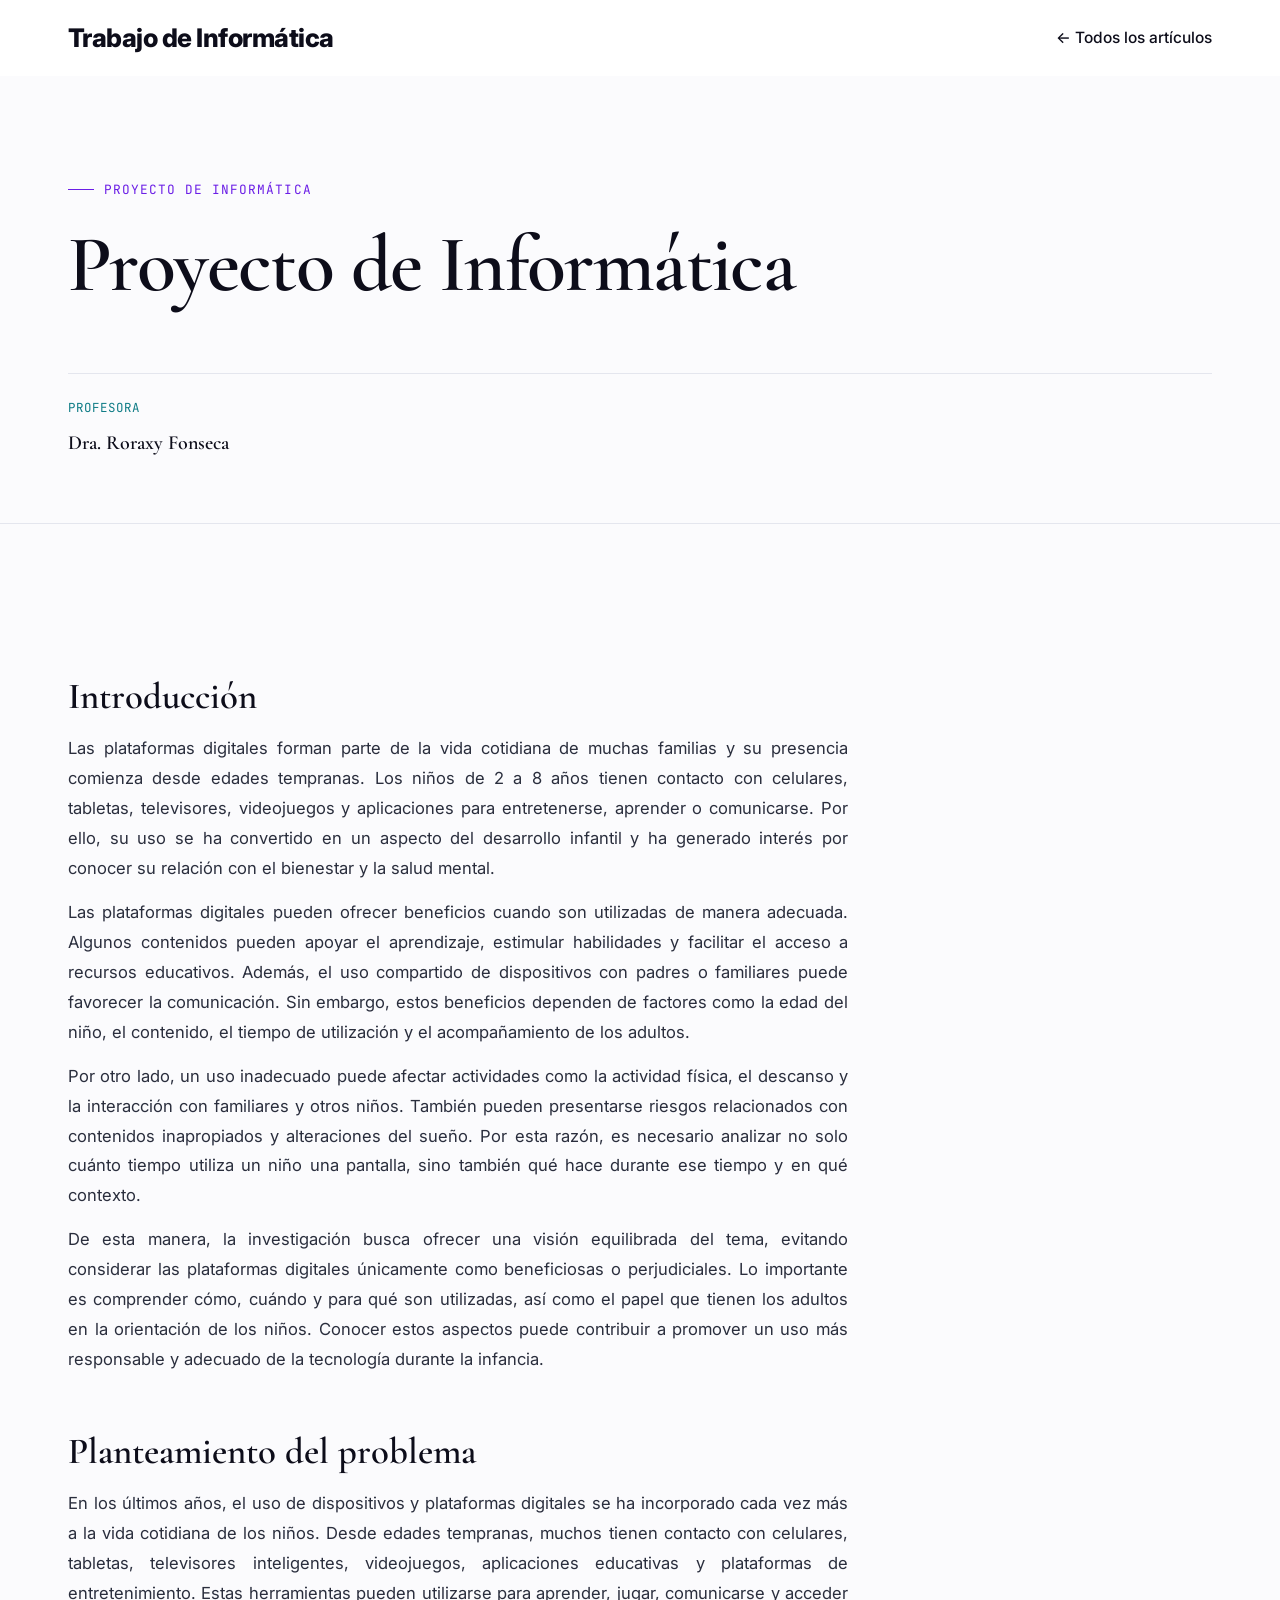
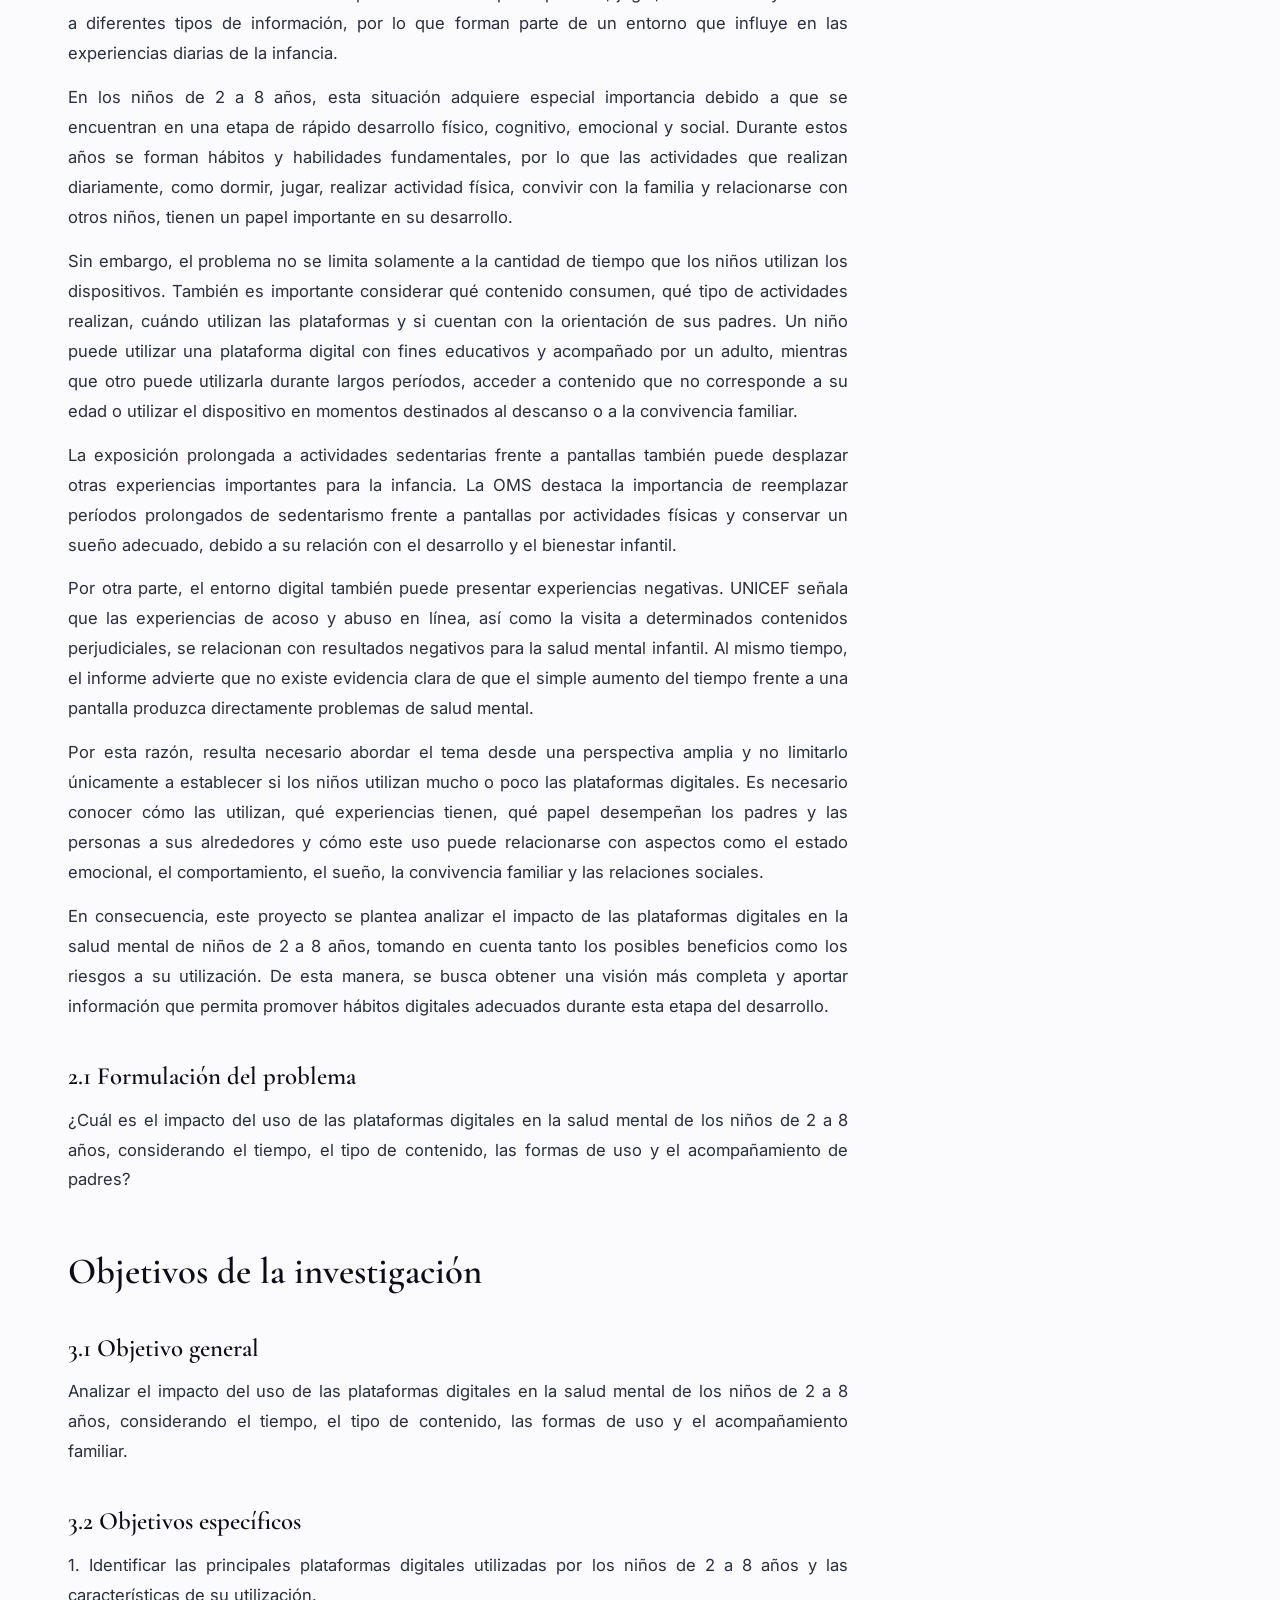
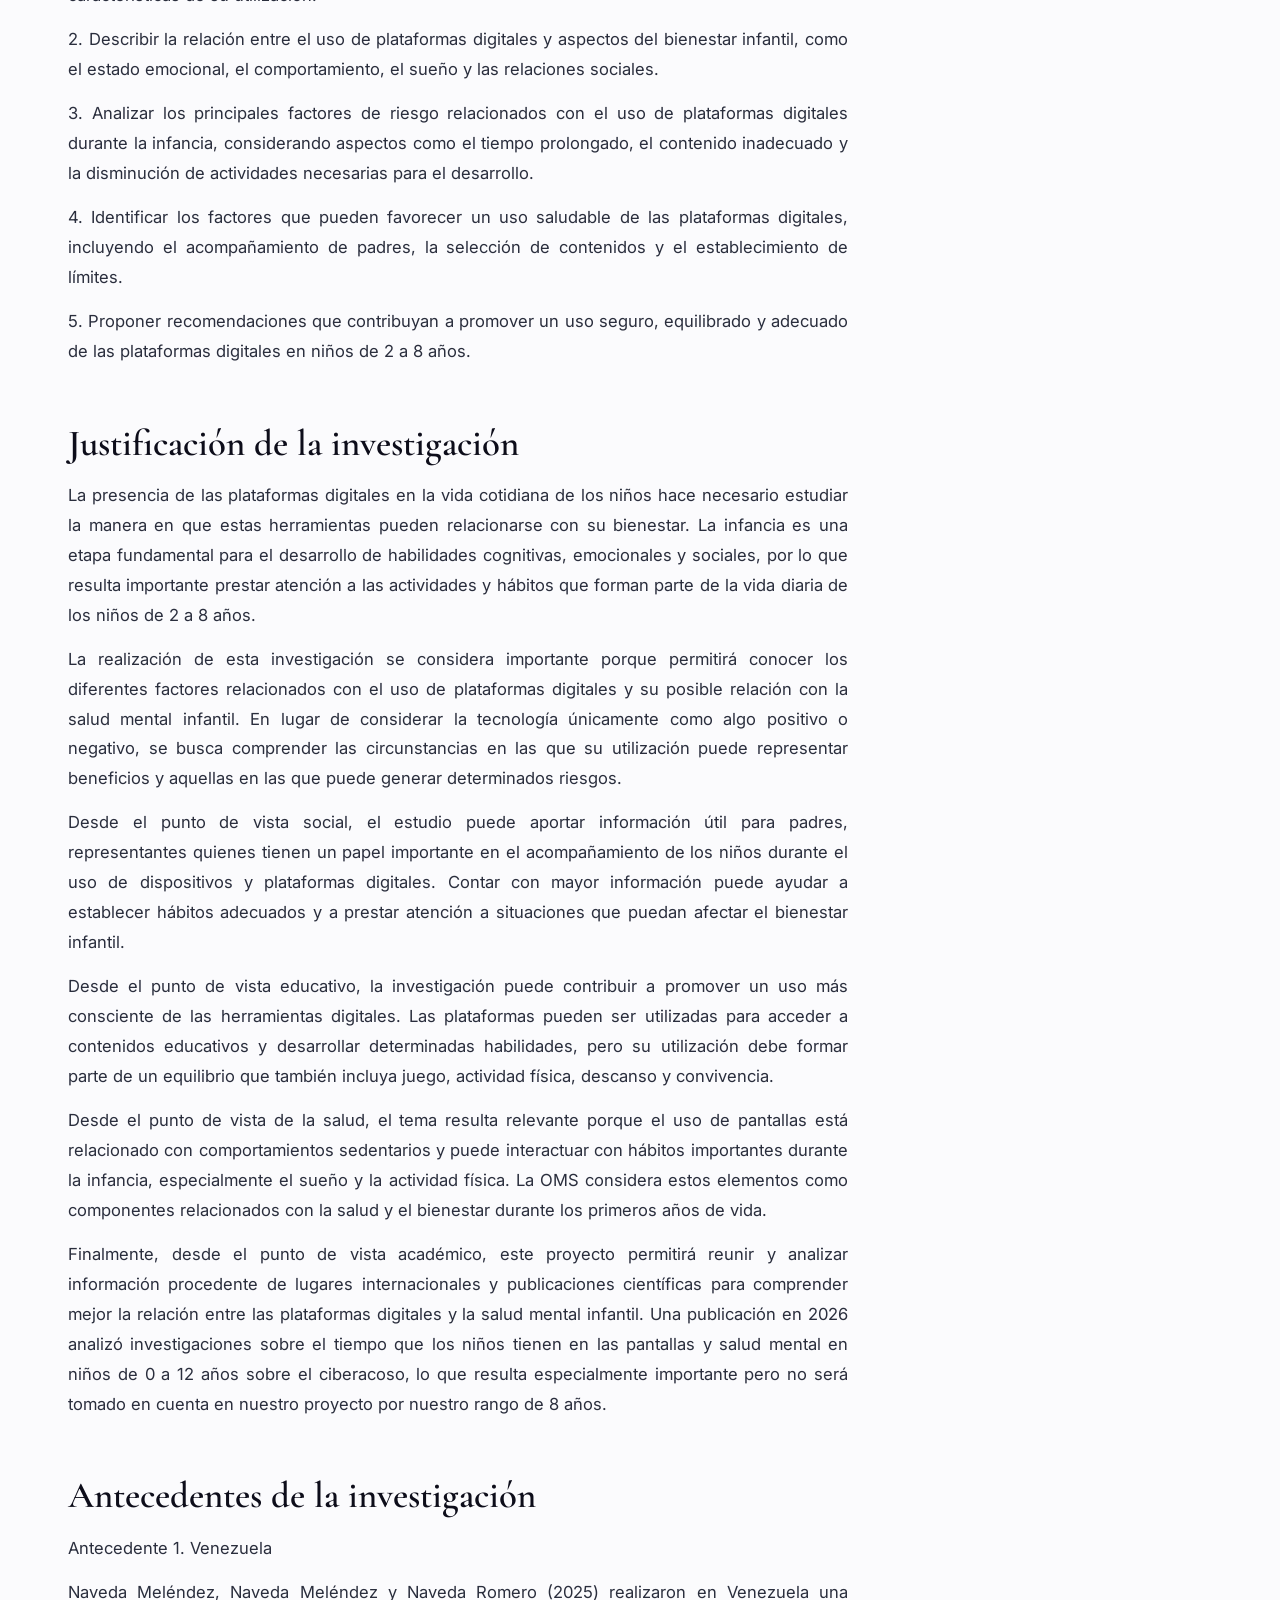
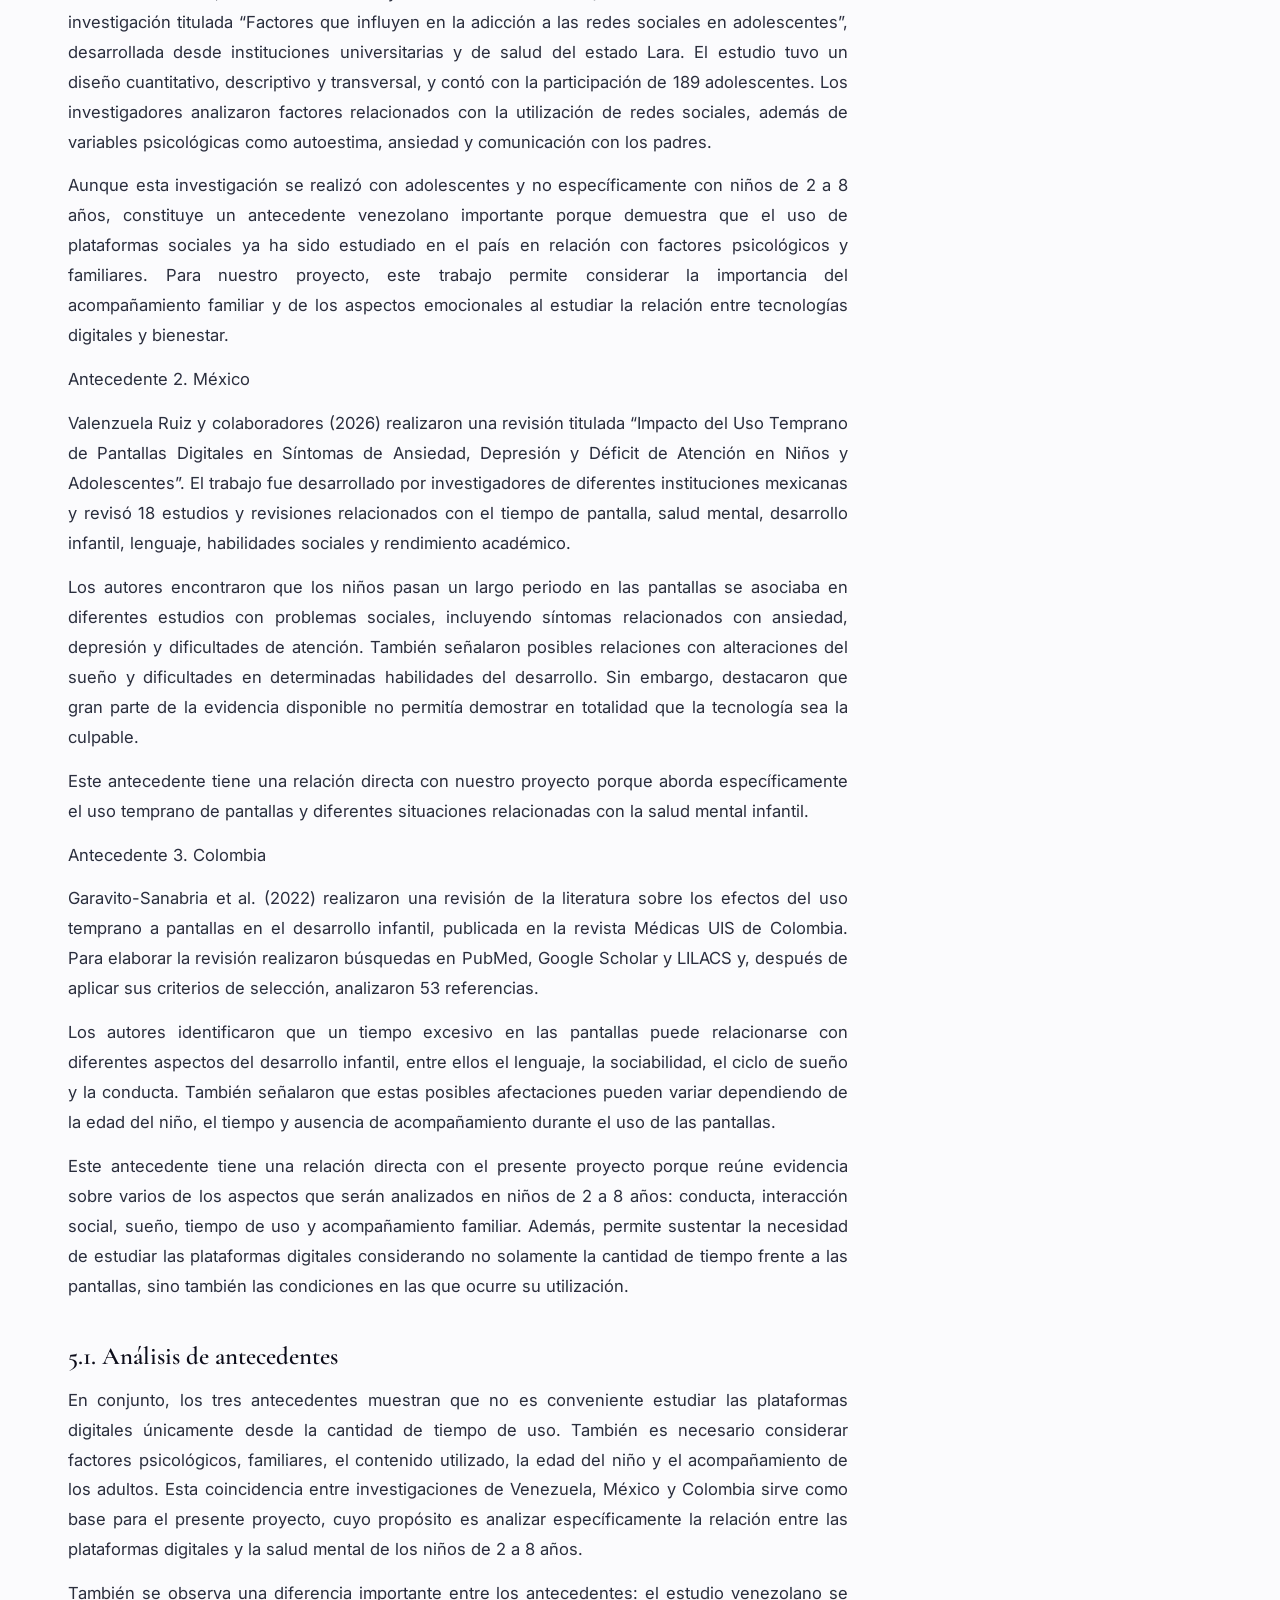
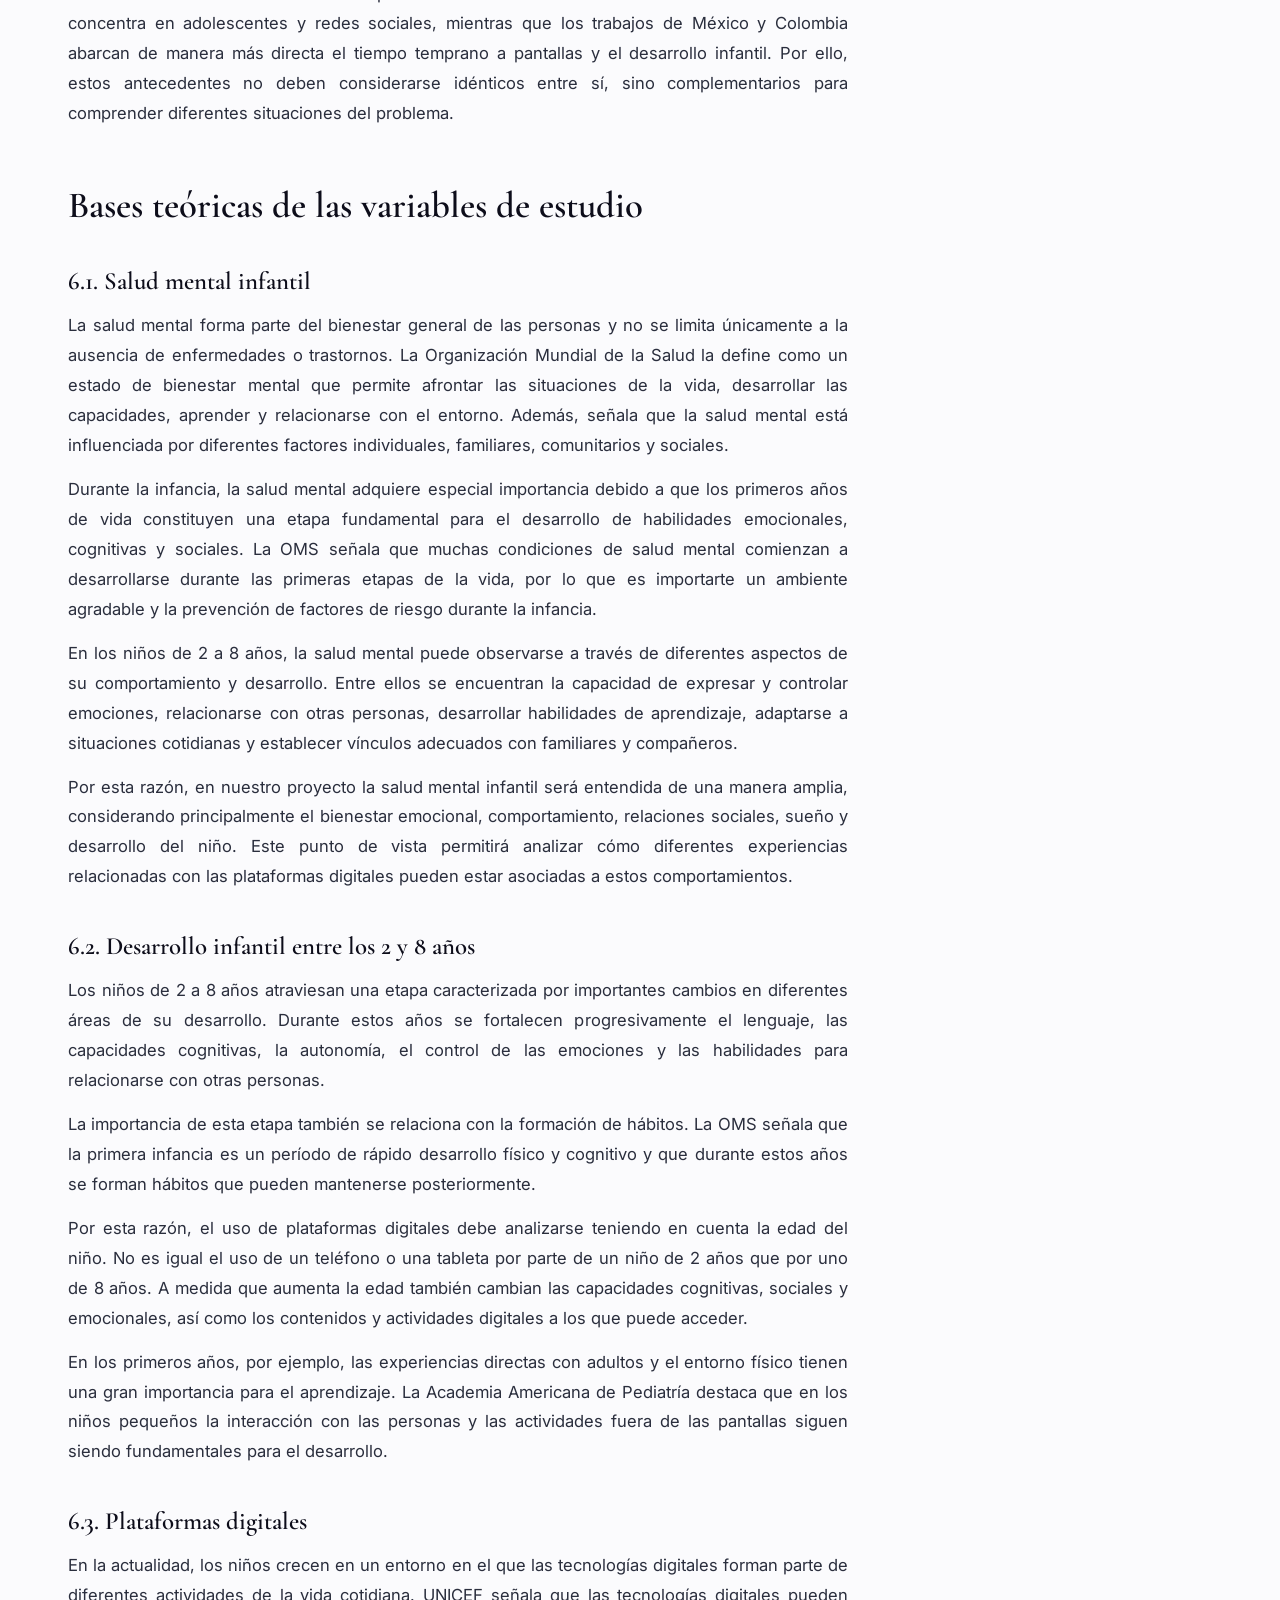
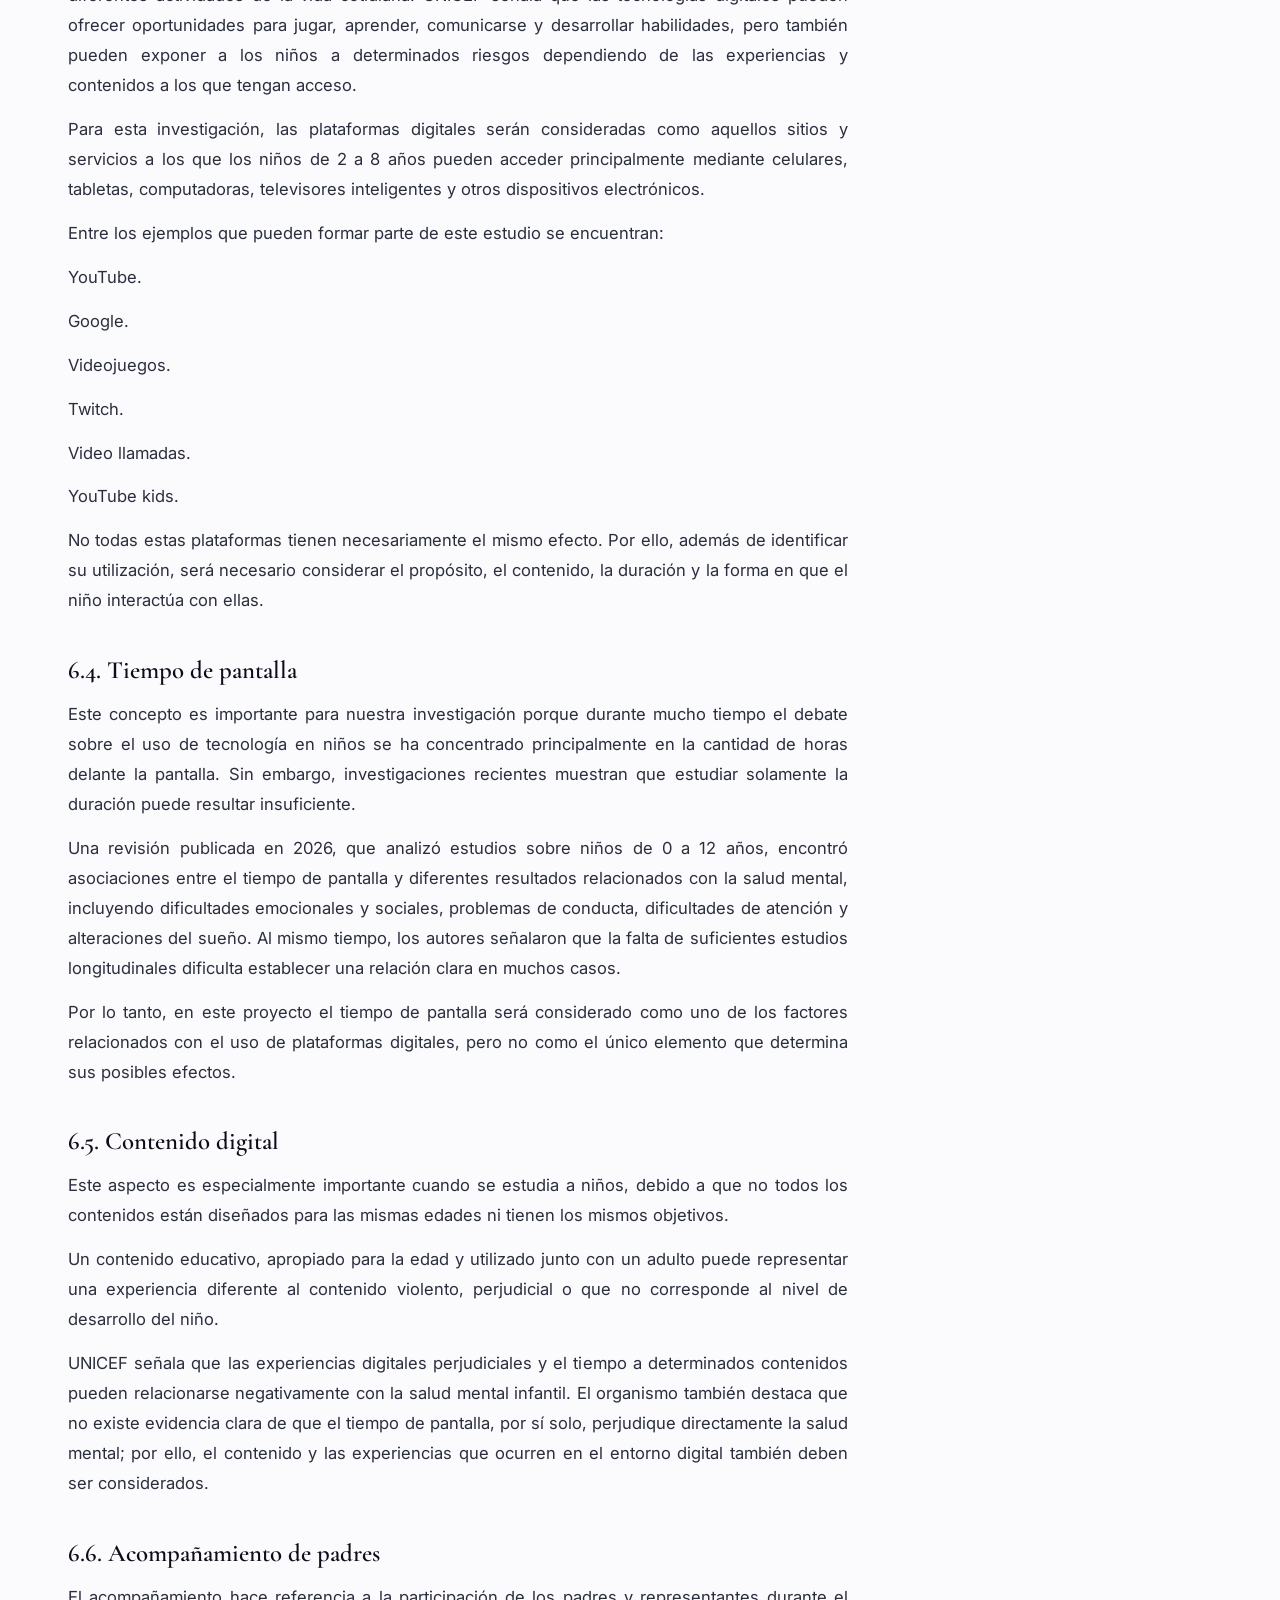
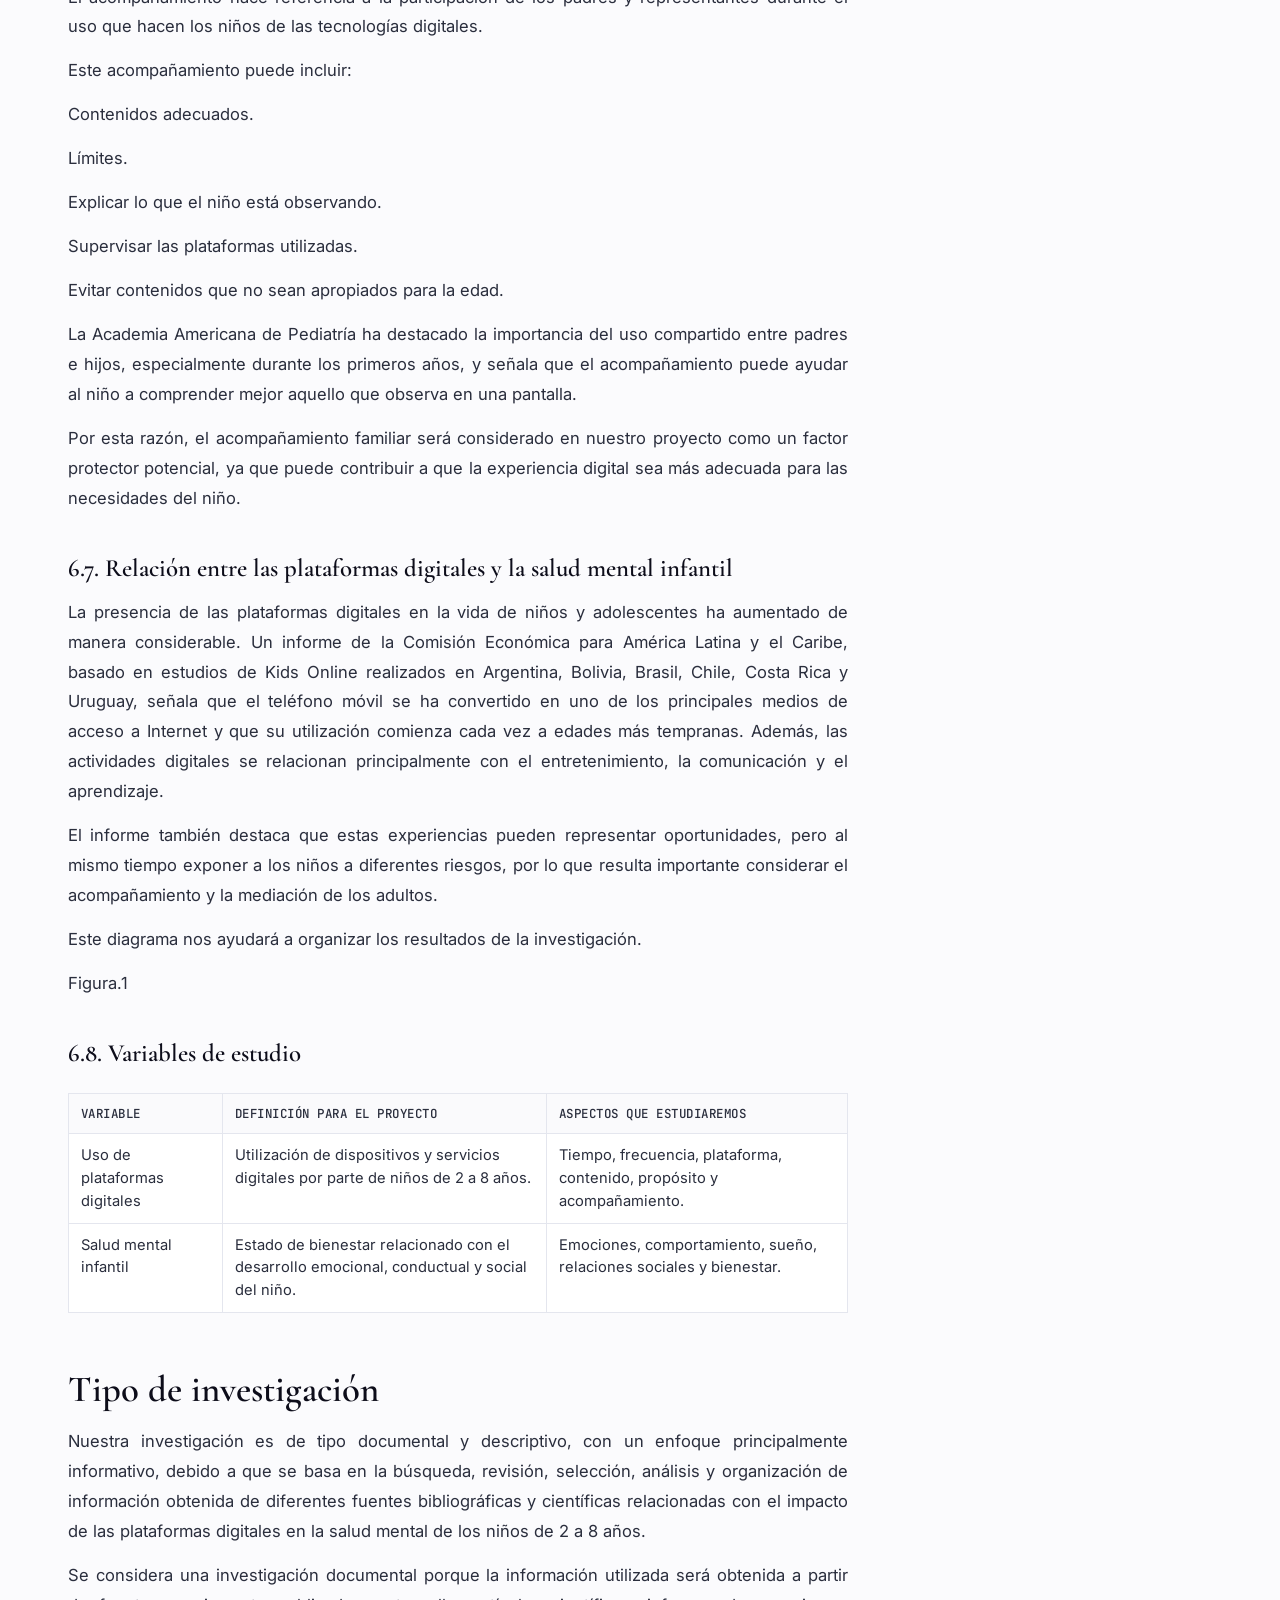
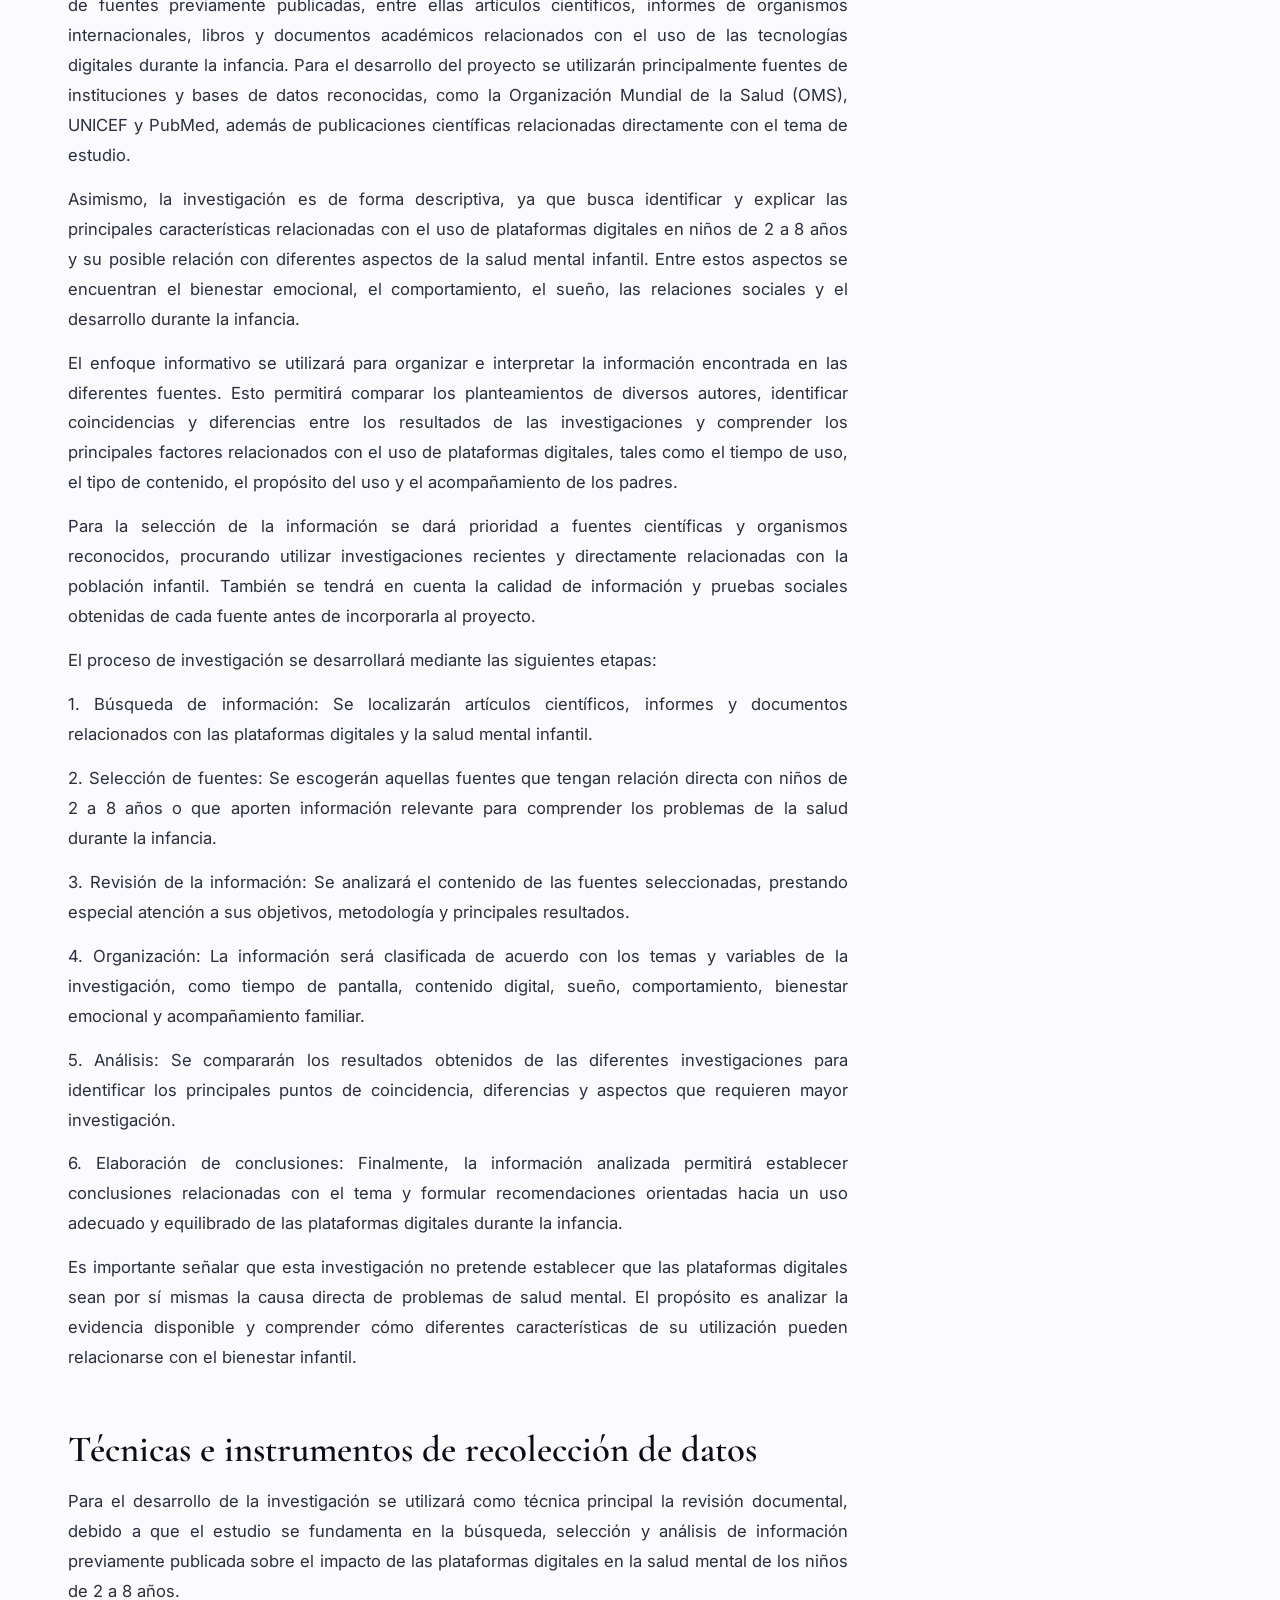
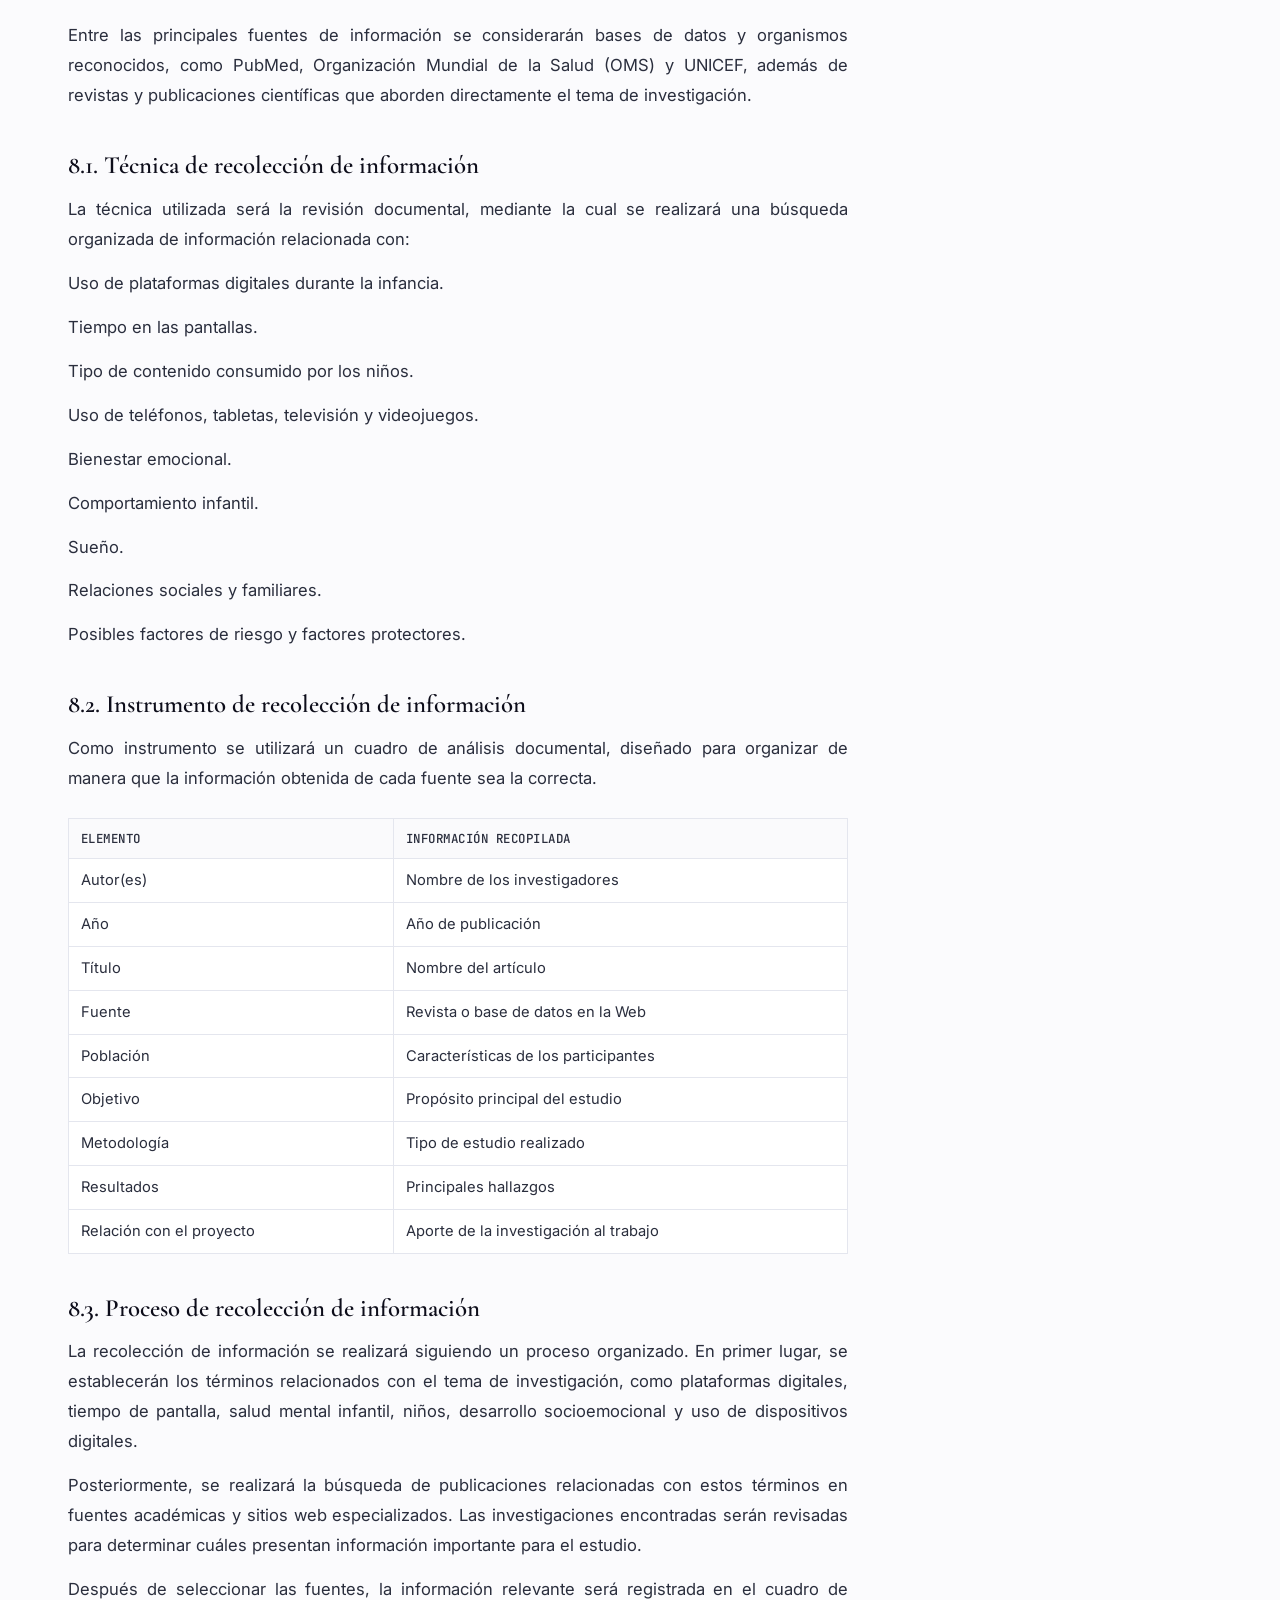
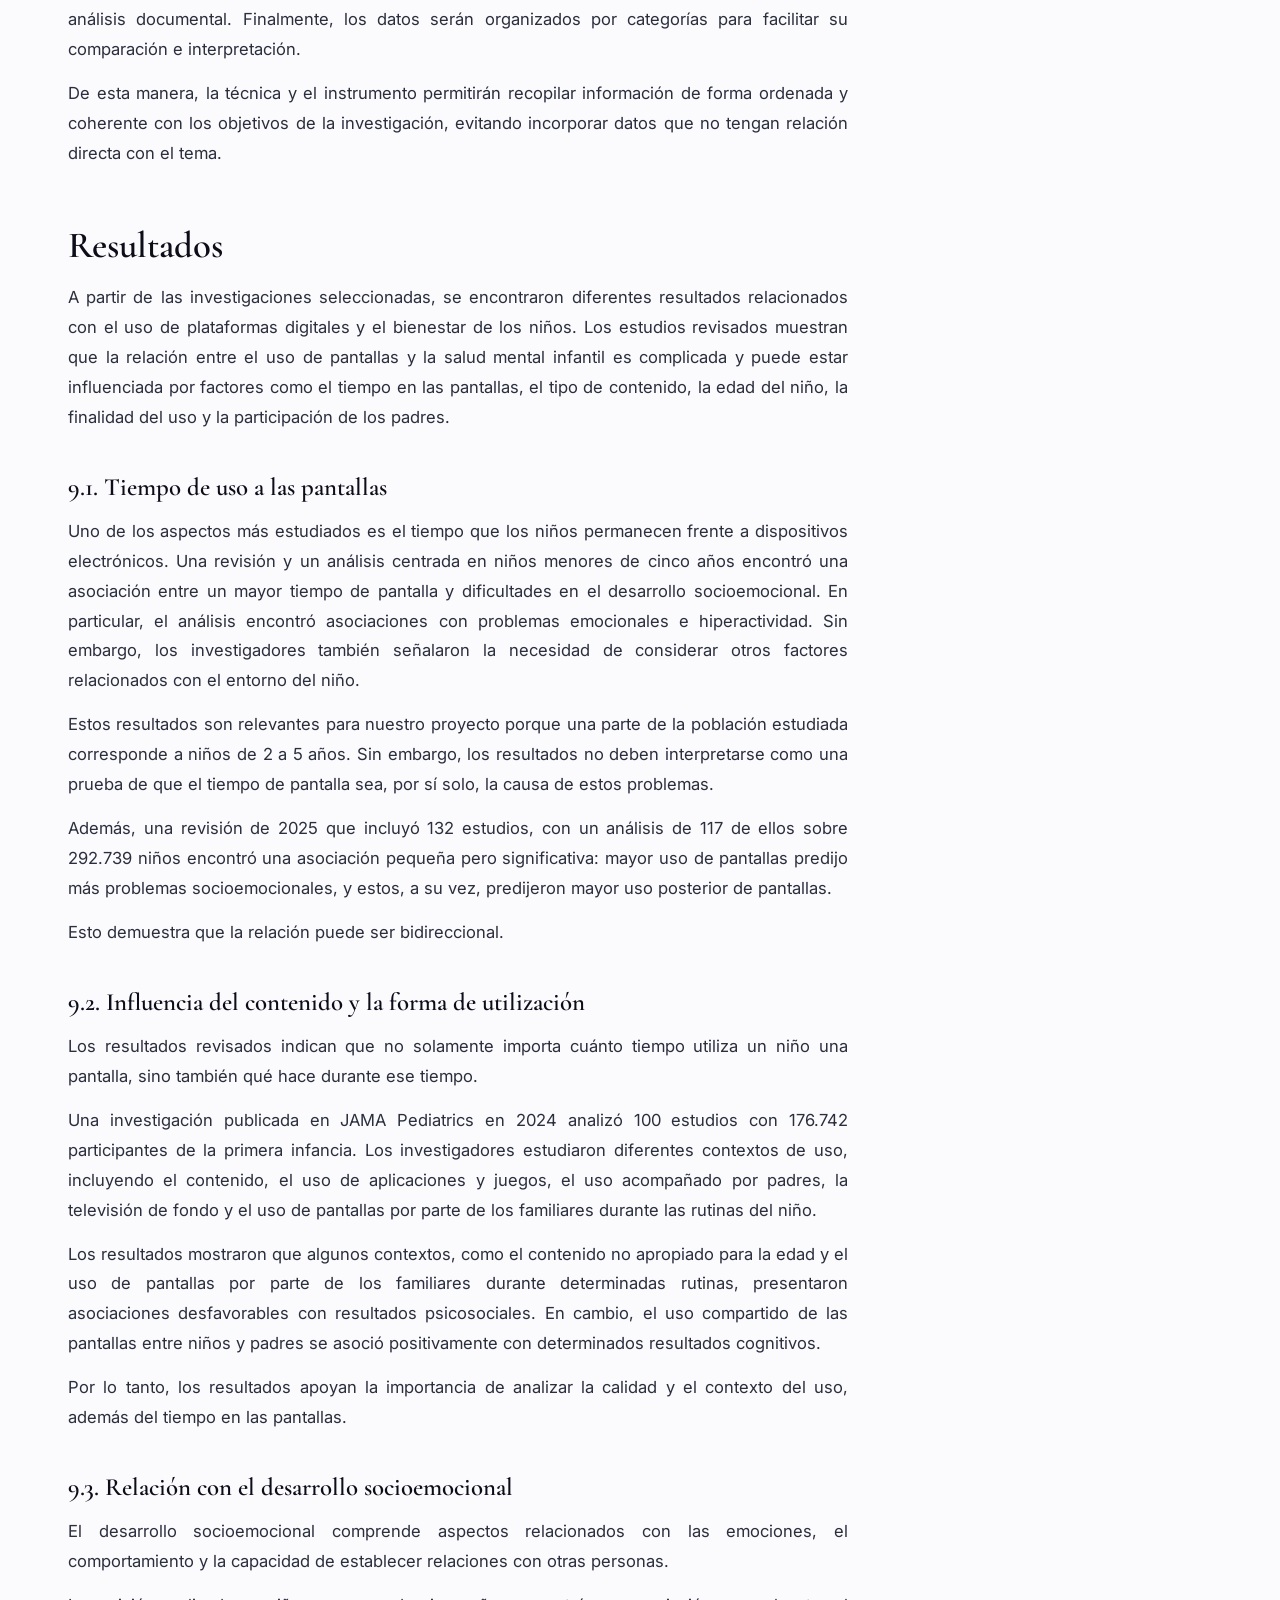
==== articulo-1.html @ cfcf4c4a "Reproducir texto de los tres documentos en sus artículos Cada artículo reproduce el texto del docume" ====
<!doctype html>
<html lang="es">
<head>
  <meta charset="utf-8">
  <meta name="viewport" content="width=device-width, initial-scale=1">
  <title>Proyecto de Informática — Trabajo de Informática</title>
  <meta name="description" content="Proyecto de Informática. Documento del trabajo, texto reproducido del archivo original.">
  <link rel="stylesheet" href="styles.css">
  <link rel="stylesheet" href="article.css">
</head>
<body>

  <div class="progress"></div>

  <header>
    <div class="container">
      <a class="logo" href="index.html" style="color: var(--ink);">Trabajo de Informática</a>
      <nav>
        <a href="index.html#articulos">← Todos los artículos</a>
      </nav>
    </div>
  </header>

  <main>

    <section class="a-hero">
      <div class="container">
        <span class="kicker">Proyecto de Informática</span>
        <h1>Proyecto de Informática</h1>
        <div class="meta"></div>
        
        <div class="authors reveal"><span class="authors-label">Profesora</span><ul><li>Dra. Roraxy Fonseca</li></ul></div>
      </div>
    </section>

    <section class="a-sec">
      <div class="container">
        <div class="doc">
<h2>Introducción</h2>
<p>Las plataformas digitales forman parte de la vida cotidiana de muchas familias y su presencia comienza desde edades tempranas. Los niños de 2 a 8 años tienen contacto con celulares, tabletas, televisores, videojuegos y aplicaciones para entretenerse, aprender o comunicarse. Por ello, su uso se ha convertido en un aspecto del desarrollo infantil y ha generado interés por conocer su relación con el bienestar y la salud mental.</p>
<p>Las plataformas digitales pueden ofrecer beneficios cuando son utilizadas de manera adecuada. Algunos contenidos pueden apoyar el aprendizaje, estimular habilidades y facilitar el acceso a recursos educativos. Además, el uso compartido de dispositivos con padres o familiares puede favorecer la comunicación. Sin embargo, estos beneficios dependen de factores como la edad del niño, el contenido, el tiempo de utilización y el acompañamiento de los adultos.</p>
<p>Por otro lado, un uso inadecuado puede afectar actividades como la actividad física, el descanso y la interacción con familiares y otros niños. También pueden presentarse riesgos relacionados con contenidos inapropiados y alteraciones del sueño. Por esta razón, es necesario analizar no solo cuánto tiempo utiliza un niño una pantalla, sino también qué hace durante ese tiempo y en qué contexto.</p>
<p>De esta manera, la investigación busca ofrecer una visión equilibrada del tema, evitando considerar las plataformas digitales únicamente como beneficiosas o perjudiciales. Lo importante es comprender cómo, cuándo y para qué son utilizadas, así como el papel que tienen los adultos en la orientación de los niños. Conocer estos aspectos puede contribuir a promover un uso más responsable y adecuado de la tecnología durante la infancia.</p>
<h2>Planteamiento del problema</h2>
<p>En los últimos años, el uso de dispositivos y plataformas digitales se ha incorporado cada vez más a la vida cotidiana de los niños. Desde edades tempranas, muchos tienen contacto con celulares, tabletas, televisores inteligentes, videojuegos, aplicaciones educativas y plataformas de entretenimiento. Estas herramientas pueden utilizarse para aprender, jugar, comunicarse y acceder a diferentes tipos de información, por lo que forman parte de un entorno que influye en las experiencias diarias de la infancia.</p>
<p>En los niños de 2 a 8 años, esta situación adquiere especial importancia debido a que se encuentran en una etapa de rápido desarrollo físico, cognitivo, emocional y social. Durante estos años se forman hábitos y habilidades fundamentales, por lo que las actividades que realizan diariamente, como dormir, jugar, realizar actividad física, convivir con la familia y relacionarse con otros niños, tienen un papel importante en su desarrollo.</p>
<p>Sin embargo, el problema no se limita solamente a la cantidad de tiempo que los niños utilizan los dispositivos. También es importante considerar qué contenido consumen, qué tipo de actividades realizan, cuándo utilizan las plataformas y si cuentan con la orientación de sus padres. Un niño puede utilizar una plataforma digital con fines educativos y acompañado por un adulto, mientras que otro puede utilizarla durante largos períodos, acceder a contenido que no corresponde a su edad o utilizar el dispositivo en momentos destinados al descanso o a la convivencia familiar.</p>
<p>La exposición prolongada a actividades sedentarias frente a pantallas también puede desplazar otras experiencias importantes para la infancia. La OMS destaca la importancia de reemplazar períodos prolongados de sedentarismo frente a pantallas por actividades físicas y conservar un sueño adecuado, debido a su relación con el desarrollo y el bienestar infantil.</p>
<p>Por otra parte, el entorno digital también puede presentar experiencias negativas. UNICEF señala que las experiencias de acoso y abuso en línea, así como la visita a determinados contenidos perjudiciales, se relacionan con resultados negativos para la salud mental infantil. Al mismo tiempo, el informe advierte que no existe evidencia clara de que el simple aumento del tiempo frente a una pantalla produzca directamente problemas de salud mental.</p>
<p>Por esta razón, resulta necesario abordar el tema desde una perspectiva amplia y no limitarlo únicamente a establecer si los niños utilizan mucho o poco las plataformas digitales. Es necesario conocer cómo las utilizan, qué experiencias tienen, qué papel desempeñan los padres y las personas a sus alrededores y cómo este uso puede relacionarse con aspectos como el estado emocional, el comportamiento, el sueño, la convivencia familiar y las relaciones sociales.</p>
<p>En consecuencia, este proyecto se plantea analizar el impacto de las plataformas digitales en la salud mental de niños de 2 a 8 años, tomando en cuenta tanto los posibles beneficios como los riesgos a su utilización. De esta manera, se busca obtener una visión más completa y aportar información que permita promover hábitos digitales adecuados durante esta etapa del desarrollo.</p>
<h3>2.1 Formulación del problema</h3>
<p>¿Cuál es el impacto del uso de las plataformas digitales en la salud mental de los niños de 2 a 8 años, considerando el tiempo, el tipo de contenido, las formas de uso y el acompañamiento de padres?</p>
<h2>Objetivos de la investigación</h2>
<h3>3.1 Objetivo general</h3>
<p>Analizar el impacto del uso de las plataformas digitales en la salud mental de los niños de 2 a 8 años, considerando el tiempo, el tipo de contenido, las formas de uso y el acompañamiento familiar.</p>
<h3>3.2 Objetivos específicos</h3>
<p>1. Identificar las principales plataformas digitales utilizadas por los niños de 2 a 8 años y las características de su utilización.</p>
<p>2. Describir la relación entre el uso de plataformas digitales y aspectos del bienestar infantil, como el estado emocional, el comportamiento, el sueño y las relaciones sociales.</p>
<p>3. Analizar los principales factores de riesgo relacionados con el uso de plataformas digitales durante la infancia, considerando aspectos como el tiempo prolongado, el contenido inadecuado y la disminución de actividades necesarias para el desarrollo.</p>
<p>4. Identificar los factores que pueden favorecer un uso saludable de las plataformas digitales, incluyendo el acompañamiento de padres, la selección de contenidos y el establecimiento de límites.</p>
<p>5. Proponer recomendaciones que contribuyan a promover un uso seguro, equilibrado y adecuado de las plataformas digitales en niños de 2 a 8 años.</p>
<h2>Justificación de la investigación</h2>
<p>La presencia de las plataformas digitales en la vida cotidiana de los niños hace necesario estudiar la manera en que estas herramientas pueden relacionarse con su bienestar. La infancia es una etapa fundamental para el desarrollo de habilidades cognitivas, emocionales y sociales, por lo que resulta importante prestar atención a las actividades y hábitos que forman parte de la vida diaria de los niños de 2 a 8 años.</p>
<p>La realización de esta investigación se considera importante porque permitirá conocer los diferentes factores relacionados con el uso de plataformas digitales y su posible relación con la salud mental infantil. En lugar de considerar la tecnología únicamente como algo positivo o negativo, se busca comprender las circunstancias en las que su utilización puede representar beneficios y aquellas en las que puede generar determinados riesgos.</p>
<p>Desde el punto de vista social, el estudio puede aportar información útil para padres, representantes quienes tienen un papel importante en el acompañamiento de los niños durante el uso de dispositivos y plataformas digitales. Contar con mayor información puede ayudar a establecer hábitos adecuados y a prestar atención a situaciones que puedan afectar el bienestar infantil.</p>
<p>Desde el punto de vista educativo, la investigación puede contribuir a promover un uso más consciente de las herramientas digitales. Las plataformas pueden ser utilizadas para acceder a contenidos educativos y desarrollar determinadas habilidades, pero su utilización debe formar parte de un equilibrio que también incluya juego, actividad física, descanso y convivencia.</p>
<p>Desde el punto de vista de la salud, el tema resulta relevante porque el uso de pantallas está relacionado con comportamientos sedentarios y puede interactuar con hábitos importantes durante la infancia, especialmente el sueño y la actividad física. La OMS considera estos elementos como componentes relacionados con la salud y el bienestar durante los primeros años de vida.</p>
<p>Finalmente, desde el punto de vista académico, este proyecto permitirá reunir y analizar información procedente de lugares internacionales y publicaciones científicas para comprender mejor la relación entre las plataformas digitales y la salud mental infantil. Una publicación en 2026 analizó investigaciones sobre el tiempo que los niños tienen en las pantallas y salud mental en niños de 0 a 12 años sobre el ciberacoso, lo que resulta especialmente importante pero no será tomado en cuenta en nuestro proyecto por nuestro rango de 8 años.</p>
<h2>Antecedentes de la investigación</h2>
<p>Antecedente 1. Venezuela</p>
<p>Naveda Meléndez, Naveda Meléndez y Naveda Romero (2025) realizaron en Venezuela una investigación titulada “Factores que influyen en la adicción a las redes sociales en adolescentes”, desarrollada desde instituciones universitarias y de salud del estado Lara. El estudio tuvo un diseño cuantitativo, descriptivo y transversal, y contó con la participación de 189 adolescentes. Los investigadores analizaron factores relacionados con la utilización de redes sociales, además de variables psicológicas como autoestima, ansiedad y comunicación con los padres.</p>
<p>Aunque esta investigación se realizó con adolescentes y no específicamente con niños de 2 a 8 años, constituye un antecedente venezolano importante porque demuestra que el uso de plataformas sociales ya ha sido estudiado en el país en relación con factores psicológicos y familiares. Para nuestro proyecto, este trabajo permite considerar la importancia del acompañamiento familiar y de los aspectos emocionales al estudiar la relación entre tecnologías digitales y bienestar.</p>
<p>Antecedente 2. México</p>
<p>Valenzuela Ruiz y colaboradores (2026) realizaron una revisión titulada “Impacto del Uso Temprano de Pantallas Digitales en Síntomas de Ansiedad, Depresión y Déficit de Atención en Niños y Adolescentes”. El trabajo fue desarrollado por investigadores de diferentes instituciones mexicanas y revisó 18 estudios y revisiones relacionados con el tiempo de pantalla, salud mental, desarrollo infantil, lenguaje, habilidades sociales y rendimiento académico.</p>
<p>Los autores encontraron que los niños pasan un largo periodo en las  pantallas se asociaba en diferentes estudios con problemas sociales, incluyendo síntomas relacionados con ansiedad, depresión y dificultades de atención. También señalaron posibles relaciones con alteraciones del sueño y dificultades en determinadas habilidades del desarrollo. Sin embargo, destacaron que gran parte de la evidencia disponible no permitía demostrar en totalidad que la tecnología sea la culpable.</p>
<p>Este antecedente tiene una relación directa con nuestro proyecto porque aborda específicamente el uso temprano de pantallas y diferentes situaciones relacionadas con la salud mental infantil.</p>
<p>Antecedente 3. Colombia</p>
<p>Garavito-Sanabria et al. (2022) realizaron una revisión de la literatura sobre los efectos del uso temprano a pantallas en el desarrollo infantil, publicada en la revista Médicas UIS de Colombia. Para elaborar la revisión realizaron búsquedas en PubMed, Google Scholar y LILACS y, después de aplicar sus criterios de selección, analizaron 53 referencias.</p>
<p>Los autores identificaron que un tiempo excesivo en las pantallas puede relacionarse con diferentes aspectos del desarrollo infantil, entre ellos el lenguaje, la sociabilidad, el ciclo de sueño y la conducta. También señalaron que estas posibles afectaciones pueden variar dependiendo de la edad del niño, el tiempo y ausencia de acompañamiento durante el uso de las pantallas.</p>
<p>Este antecedente tiene una relación directa con el presente proyecto porque reúne evidencia sobre varios de los aspectos que serán analizados en niños de 2 a 8 años: conducta, interacción social, sueño, tiempo de uso y acompañamiento familiar. Además, permite sustentar la necesidad de estudiar las plataformas digitales considerando no solamente la cantidad de tiempo frente a las pantallas, sino también las condiciones en las que ocurre su utilización.</p>
<h3>5.1. Análisis de antecedentes</h3>
<p>En conjunto, los tres antecedentes muestran que no es conveniente estudiar las plataformas digitales únicamente desde la cantidad de tiempo de uso. También es necesario considerar factores psicológicos, familiares, el contenido utilizado, la edad del niño y el acompañamiento de los adultos. Esta coincidencia entre investigaciones de Venezuela, México y Colombia sirve como base para el presente proyecto, cuyo propósito es analizar específicamente la relación entre las plataformas digitales y la salud mental de los niños de 2 a 8 años.</p>
<p>También se observa una diferencia importante entre los antecedentes: el estudio venezolano se concentra en adolescentes y redes sociales, mientras que los trabajos de México y Colombia abarcan de manera más directa el tiempo temprano a pantallas y el desarrollo infantil. Por ello, estos antecedentes no deben considerarse idénticos entre sí, sino complementarios para comprender diferentes situaciones del problema.</p>
<h2>Bases teóricas de las variables de estudio</h2>
<h3>6.1. Salud mental infantil</h3>
<p>La salud mental forma parte del bienestar general de las personas y no se limita únicamente a la ausencia de enfermedades o trastornos. La Organización Mundial de la Salud la define como un estado de bienestar mental que permite afrontar las situaciones de la vida, desarrollar las capacidades, aprender y relacionarse con el entorno. Además, señala que la salud mental está influenciada por diferentes factores individuales, familiares, comunitarios y sociales.</p>
<p>Durante la infancia, la salud mental adquiere especial importancia debido a que los primeros años de vida constituyen una etapa fundamental para el desarrollo de habilidades emocionales, cognitivas y sociales. La OMS señala que muchas condiciones de salud mental comienzan a desarrollarse durante las primeras etapas de la vida, por lo que es importarte un ambiente agradable y la prevención de factores de riesgo durante la infancia.</p>
<p>En los niños de 2 a 8 años, la salud mental puede observarse a través de diferentes aspectos de su comportamiento y desarrollo. Entre ellos se encuentran la capacidad de expresar y controlar emociones, relacionarse con otras personas, desarrollar habilidades de aprendizaje, adaptarse a situaciones cotidianas y establecer vínculos adecuados con familiares y compañeros.</p>
<p>Por esta razón, en nuestro proyecto la salud mental infantil será entendida de una manera amplia, considerando principalmente el bienestar emocional, comportamiento, relaciones sociales, sueño y desarrollo del niño. Este punto de vista permitirá analizar cómo diferentes experiencias relacionadas con las plataformas digitales pueden estar asociadas a estos comportamientos.</p>
<h3>6.2. Desarrollo infantil entre los 2 y 8 años</h3>
<p>Los niños de 2 a 8 años atraviesan una etapa caracterizada por importantes cambios en diferentes áreas de su desarrollo. Durante estos años se fortalecen progresivamente el lenguaje, las capacidades cognitivas, la autonomía, el control de las emociones y las habilidades para relacionarse con otras personas.</p>
<p>La importancia de esta etapa también se relaciona con la formación de hábitos. La OMS señala que la primera infancia es un período de rápido desarrollo físico y cognitivo y que durante estos años se forman hábitos que pueden mantenerse posteriormente.</p>
<p>Por esta razón, el uso de plataformas digitales debe analizarse teniendo en cuenta la edad del niño. No es igual el uso de un teléfono o una tableta por parte de un niño de 2 años que por uno de 8 años. A medida que aumenta la edad también cambian las capacidades cognitivas, sociales y emocionales, así como los contenidos y actividades digitales a los que puede acceder.</p>
<p>En los primeros años, por ejemplo, las experiencias directas con adultos y el entorno físico tienen una gran importancia para el aprendizaje. La Academia Americana de Pediatría destaca que en los niños pequeños la interacción con las personas y las actividades fuera de las pantallas siguen siendo fundamentales para el desarrollo.</p>
<h3>6.3. Plataformas digitales</h3>
<p>En la actualidad, los niños crecen en un entorno en el que las tecnologías digitales forman parte de diferentes actividades de la vida cotidiana. UNICEF señala que las tecnologías digitales pueden ofrecer oportunidades para jugar, aprender, comunicarse y desarrollar habilidades, pero también pueden exponer a los niños a determinados riesgos dependiendo de las experiencias y contenidos a los que tengan acceso.</p>
<p>Para esta investigación, las plataformas digitales serán consideradas como aquellos sitios y servicios a los que los niños de 2 a 8 años pueden acceder principalmente mediante celulares, tabletas, computadoras, televisores inteligentes y otros dispositivos electrónicos.</p>
<p>Entre los ejemplos que pueden formar parte de este estudio se encuentran:</p>
<p>YouTube.</p>
<p>Google.</p>
<p>Videojuegos.</p>
<p>Twitch.</p>
<p>Video llamadas.</p>
<p>YouTube kids.</p>
<p>No todas estas plataformas tienen necesariamente el mismo efecto. Por ello, además de identificar su utilización, será necesario considerar el propósito, el contenido, la duración y la forma en que el niño interactúa con ellas.</p>
<h3>6.4. Tiempo de pantalla</h3>
<p>Este concepto es importante para nuestra investigación porque durante mucho tiempo el debate sobre el uso de tecnología en niños se ha concentrado principalmente en la cantidad de horas delante la pantalla. Sin embargo, investigaciones recientes muestran que estudiar solamente la duración puede resultar insuficiente.</p>
<p>Una revisión publicada en 2026, que analizó estudios sobre niños de 0 a 12 años, encontró asociaciones entre el tiempo de pantalla y diferentes resultados relacionados con la salud mental, incluyendo dificultades emocionales y sociales, problemas de conducta, dificultades de atención y alteraciones del sueño. Al mismo tiempo, los autores señalaron que la falta de suficientes estudios longitudinales dificulta establecer una relación clara en muchos casos.</p>
<p>Por lo tanto, en este proyecto el tiempo de pantalla será considerado como uno de los factores relacionados con el uso de plataformas digitales, pero no como el único elemento que determina sus posibles efectos.</p>
<h3>6.5. Contenido digital</h3>
<p>Este aspecto es especialmente importante cuando se estudia a niños, debido a que no todos los contenidos están diseñados para las mismas edades ni tienen los mismos objetivos.</p>
<p>Un contenido educativo, apropiado para la edad y utilizado junto con un adulto puede representar una experiencia diferente al contenido violento, perjudicial o que no corresponde al nivel de desarrollo del niño.</p>
<p>UNICEF señala que las experiencias digitales perjudiciales y el tiempo a determinados contenidos pueden relacionarse negativamente con la salud mental infantil. El organismo también destaca que no existe evidencia clara de que el tiempo de pantalla, por sí solo, perjudique directamente la salud mental; por ello, el contenido y las experiencias que ocurren en el entorno digital también deben ser considerados.</p>
<h3>6.6. Acompañamiento de padres</h3>
<p>El acompañamiento hace referencia a la participación de los padres y representantes durante el uso que hacen los niños de las tecnologías digitales.</p>
<p>Este acompañamiento puede incluir:</p>
<p>Contenidos adecuados.</p>
<p>Límites.</p>
<p>Explicar lo que el niño está observando.</p>
<p>Supervisar las plataformas utilizadas.</p>
<p>Evitar contenidos que no sean apropiados para la edad.</p>
<p>La Academia Americana de Pediatría ha destacado la importancia del uso compartido entre padres e hijos, especialmente durante los primeros años, y señala que el acompañamiento puede ayudar al niño a comprender mejor aquello que observa en una pantalla.</p>
<p>Por esta razón, el acompañamiento familiar será considerado en nuestro proyecto como un factor protector potencial, ya que puede contribuir a que la experiencia digital sea más adecuada para las necesidades del niño.</p>
<h3>6.7. Relación entre las plataformas digitales y la salud mental infantil</h3>
<p>La presencia de las plataformas digitales en la vida de niños y adolescentes ha aumentado de manera considerable. Un informe de la Comisión Económica para América Latina y el Caribe, basado en estudios de Kids Online realizados en Argentina, Bolivia, Brasil, Chile, Costa Rica y Uruguay, señala que el teléfono móvil se ha convertido en uno de los principales medios de acceso a Internet y que su utilización comienza cada vez a edades más tempranas. Además, las actividades digitales se relacionan principalmente con el entretenimiento, la comunicación y el aprendizaje.</p>
<p>El informe también destaca que estas experiencias pueden representar oportunidades, pero al mismo tiempo exponer a los niños a diferentes riesgos, por lo que resulta importante considerar el acompañamiento y la mediación de los adultos.</p>
<p>Este diagrama nos ayudará a organizar los resultados de la investigación.</p>
<p>Figura.1</p>
<h3>6.8. Variables de estudio</h3>
<div class="doc-table"><table><tr><th>Variable</th><th>Definición para el proyecto</th><th>Aspectos que estudiaremos</th></tr><tr><td>Uso de plataformas digitales</td><td>Utilización de dispositivos y servicios digitales por parte de niños de 2 a 8 años.</td><td>Tiempo, frecuencia, plataforma, contenido, propósito y acompañamiento.</td></tr><tr><td>Salud mental infantil</td><td>Estado de bienestar relacionado con el desarrollo emocional, conductual y social del niño.</td><td>Emociones, comportamiento, sueño, relaciones sociales y bienestar.</td></tr></table></div>
<h2>Tipo de investigación</h2>
<p>Nuestra investigación es de tipo documental y descriptivo, con un enfoque principalmente informativo, debido a que se basa en la búsqueda, revisión, selección, análisis y organización de información obtenida de diferentes fuentes bibliográficas y científicas relacionadas con el impacto de las plataformas digitales en la salud mental de los niños de 2 a 8 años.</p>
<p>Se considera una investigación documental porque la información utilizada será obtenida a partir de fuentes previamente publicadas, entre ellas artículos científicos, informes de organismos internacionales, libros y documentos académicos relacionados con el uso de las tecnologías digitales durante la infancia. Para el desarrollo del proyecto se utilizarán principalmente fuentes de instituciones y bases de datos reconocidas, como la Organización Mundial de la Salud (OMS), UNICEF y PubMed, además de publicaciones científicas relacionadas directamente con el tema de estudio.</p>
<p>Asimismo, la investigación es de forma descriptiva, ya que busca identificar y explicar las principales características relacionadas con el uso de plataformas digitales en niños de 2 a 8 años y su posible relación con diferentes aspectos de la salud mental infantil. Entre estos aspectos se encuentran el bienestar emocional, el comportamiento, el sueño, las relaciones sociales y el desarrollo durante la infancia.</p>
<p>El enfoque informativo se utilizará para organizar e interpretar la información encontrada en las diferentes fuentes. Esto permitirá comparar los planteamientos de diversos autores, identificar coincidencias y diferencias entre los resultados de las investigaciones y comprender los principales factores relacionados con el uso de plataformas digitales, tales como el tiempo de uso, el tipo de contenido, el propósito del uso y el acompañamiento de los padres.</p>
<p>Para la selección de la información se dará prioridad a fuentes científicas y organismos reconocidos, procurando utilizar investigaciones recientes y directamente relacionadas con la población infantil. También se tendrá en cuenta la calidad de información y pruebas sociales obtenidas de cada fuente antes de incorporarla al proyecto.</p>
<p>El proceso de investigación se desarrollará mediante las siguientes etapas:</p>
<p>1. Búsqueda de información: Se localizarán artículos científicos, informes y documentos relacionados con las plataformas digitales y la salud mental infantil.</p>
<p>2. Selección de fuentes: Se escogerán aquellas fuentes que tengan relación directa con niños de 2 a 8 años o que aporten información relevante para comprender los problemas de la salud durante la infancia.</p>
<p>3. Revisión de la información: Se analizará el contenido de las fuentes seleccionadas, prestando especial atención a sus objetivos, metodología y principales resultados.</p>
<p>4. Organización: La información será clasificada de acuerdo con los temas y variables de la investigación, como tiempo de pantalla, contenido digital, sueño, comportamiento, bienestar emocional y acompañamiento familiar.</p>
<p>5. Análisis: Se compararán los resultados obtenidos de las diferentes investigaciones para identificar los principales puntos de coincidencia, diferencias y aspectos que requieren mayor investigación.</p>
<p>6. Elaboración de conclusiones: Finalmente, la información analizada permitirá establecer conclusiones relacionadas con el tema y formular recomendaciones orientadas hacia un uso adecuado y equilibrado de las plataformas digitales durante la infancia.</p>
<p>Es importante señalar que esta investigación no pretende establecer que las plataformas digitales sean por sí mismas la causa directa de problemas de salud mental. El propósito es analizar la evidencia disponible y comprender cómo diferentes características de su utilización pueden relacionarse con el bienestar infantil.</p>
<h2>Técnicas e instrumentos de recolección de datos</h2>
<p>Para el desarrollo de la investigación se utilizará como técnica principal la revisión documental, debido a que el estudio se fundamenta en la búsqueda, selección y análisis de información previamente publicada sobre el impacto de las plataformas digitales en la salud mental de los niños de 2 a 8 años.</p>
<p>Entre las principales fuentes de información se considerarán bases de datos y organismos reconocidos, como PubMed, Organización Mundial de la Salud (OMS) y UNICEF, además de revistas y publicaciones científicas que aborden directamente el tema de investigación.</p>
<h3>8.1. Técnica de recolección de información</h3>
<p>La técnica utilizada será la revisión documental, mediante la cual se realizará una búsqueda organizada de información relacionada con:</p>
<p>Uso de plataformas digitales durante la infancia.</p>
<p>Tiempo en las pantallas.</p>
<p>Tipo de contenido consumido por los niños.</p>
<p>Uso de teléfonos, tabletas, televisión y videojuegos.</p>
<p>Bienestar emocional.</p>
<p>Comportamiento infantil.</p>
<p>Sueño.</p>
<p>Relaciones sociales y familiares.</p>
<p>Posibles factores de riesgo y factores protectores.</p>
<h3>8.2. Instrumento de recolección de información</h3>
<p>Como instrumento se utilizará un cuadro de análisis documental, diseñado para organizar de manera que la información obtenida de cada fuente sea la correcta.</p>
<div class="doc-table"><table><tr><th>Elemento</th><th>Información recopilada</th></tr><tr><td>Autor(es)</td><td>Nombre de los investigadores</td></tr><tr><td>Año</td><td>Año de publicación</td></tr><tr><td>Título</td><td>Nombre del artículo</td></tr><tr><td>Fuente</td><td>Revista o base de datos en la Web</td></tr><tr><td>Población</td><td>Características de los participantes</td></tr><tr><td>Objetivo</td><td>Propósito principal del estudio</td></tr><tr><td>Metodología</td><td>Tipo de estudio realizado</td></tr><tr><td>Resultados</td><td>Principales hallazgos</td></tr><tr><td>Relación con el proyecto</td><td>Aporte de la investigación al trabajo</td></tr></table></div>
<h3>8.3. Proceso de recolección de información</h3>
<p>La recolección de información se realizará siguiendo un proceso organizado. En primer lugar, se establecerán los términos relacionados con el tema de investigación, como plataformas digitales, tiempo de pantalla, salud mental infantil, niños, desarrollo socioemocional y uso de dispositivos digitales.</p>
<p>Posteriormente, se realizará la búsqueda de publicaciones relacionadas con estos términos en fuentes académicas y sitios web especializados. Las investigaciones encontradas serán revisadas para determinar cuáles presentan información importante para el estudio.</p>
<p>Después de seleccionar las fuentes, la información relevante será registrada en el cuadro de análisis documental. Finalmente, los datos serán organizados por categorías para facilitar su comparación e interpretación.</p>
<p>De esta manera, la técnica y el instrumento permitirán recopilar información de forma ordenada y coherente con los objetivos de la investigación, evitando incorporar datos que no tengan relación directa con el tema.</p>
<h2>Resultados</h2>
<p>A partir de las investigaciones seleccionadas, se encontraron diferentes resultados relacionados con el uso de plataformas digitales y el bienestar de los niños. Los estudios revisados muestran que la relación entre el uso de pantallas y la salud mental infantil es complicada y puede estar influenciada por factores como el tiempo en las pantallas, el tipo de contenido, la edad del niño, la finalidad del uso y la participación de los padres.</p>
<h3>9.1. Tiempo de uso a las pantallas</h3>
<p>Uno de los aspectos más estudiados es el tiempo que los niños permanecen frente a dispositivos electrónicos. Una revisión y un análisis centrada en niños menores de cinco años encontró una asociación entre un mayor tiempo de pantalla y dificultades en el desarrollo socioemocional. En particular, el análisis encontró asociaciones con problemas emocionales e hiperactividad. Sin embargo, los investigadores también señalaron la necesidad de considerar otros factores relacionados con el entorno del niño.</p>
<p>Estos resultados son relevantes para nuestro proyecto porque una parte de la población estudiada corresponde a niños de 2 a 5 años. Sin embargo, los resultados no deben interpretarse como una prueba de que el tiempo de pantalla sea, por sí solo, la causa de estos problemas.</p>
<p>Además, una revisión de 2025 que incluyó 132 estudios, con un análisis de 117 de ellos sobre 292.739 niños encontró una asociación pequeña pero significativa: mayor uso de pantallas predijo más problemas socioemocionales, y estos, a su vez, predijeron mayor uso posterior de pantallas.</p>
<p>Esto demuestra que la relación puede ser bidireccional.</p>
<h3>9.2. Influencia del contenido y la forma de utilización</h3>
<p>Los resultados revisados indican que no solamente importa cuánto tiempo utiliza un niño una pantalla, sino también qué hace durante ese tiempo.</p>
<p>Una investigación publicada en JAMA Pediatrics en 2024 analizó 100 estudios con 176.742 participantes de la primera infancia. Los investigadores estudiaron diferentes contextos de uso, incluyendo el contenido, el uso de aplicaciones y juegos, el uso acompañado por padres, la televisión de fondo y el uso de pantallas por parte de los familiares durante las rutinas del niño.</p>
<p>Los resultados mostraron que algunos contextos, como el contenido no apropiado para la edad y el uso de pantallas por parte de los familiares durante determinadas rutinas, presentaron asociaciones desfavorables con resultados psicosociales. En cambio, el uso compartido de las pantallas entre niños y padres se asoció positivamente con determinados resultados cognitivos.</p>
<p>Por lo tanto, los resultados apoyan la importancia de analizar la calidad y el contexto del uso, además del tiempo en las pantallas.</p>
<h3>9.3. Relación con el desarrollo socioemocional</h3>
<p>El desarrollo socioemocional comprende aspectos relacionados con las emociones, el comportamiento y la capacidad de establecer relaciones con otras personas.</p>
<p>La revisión realizada en niños menores de cinco años encontró una asociación general entre el tiempo de pantalla y dificultades en el desarrollo socioemocional. En su análisis, los autores encontraron una asociación significativa entre el tiempo de pantalla y el desarrollo socioemocional, así como asociaciones específicas con hiperactividad y problemas emocionales.</p>
<p>Por otra parte, la investigación publicada en 2025 encontró que la relación entre el uso de pantallas y los problemas socioemocionales puede presentarse en ambas direcciones. Los efectos fueron mayores en los análisis relacionados con videojuegos que en otros tipos de uso de pantallas.</p>
<p>Estos resultados permiten señalar que el uso de plataformas digitales puede estar relacionado con el desarrollo socioemocional, pero que dicha relación depende de diferentes características del uso y del contexto del niño.</p>
<h3>9.4. Sueño y otros hábitos infantiles</h3>
<p>Otro aspecto identificado en la literatura es la relación entre el uso de dispositivos y los hábitos cotidianos de los niños, especialmente el sueño.</p>
<p>La revisión de investigaciones sobre niños de 0 a 12 años publicada en 2026 incluyó el sueño entre los resultados de salud mental analizados y encontró asociaciones entre el tiempo de pantalla y diferentes dificultades relacionadas con el bienestar infantil.</p>
<p>Este resultado es importante porque el sueño forma parte de los hábitos fundamentales durante la infancia. Cuando el uso de dispositivos ocupa tiempo que podría dedicarse al descanso u otras actividades, puede modificar la organización de las rutinas diarias.</p>
<p>Por ello, en nuestro proyecto el sueño no será considerado como un efecto automático de las pantallas, sino como uno de los aspectos que pueden verse relacionados con la forma en que se utilizan los dispositivos.</p>
<h3>9.5. Importancia del acompañamiento de los padres</h3>
<p>Los resultados también permiten observar que el papel de los padres y personas a sus alrededores puede ser importante en la experiencia digital de los niños.</p>
<p>La revisión de JAMA Pediatrics encontró que el uso compartido de las pantallas entre niños y personas presentó una asociación positiva con determinados resultados cognitivos. También encontró asociaciones desfavorables entre algunos resultados psicosociales y el uso de pantallas por parte de su día a día durante las rutinas infantiles.</p>
<p>Esto permite considerar el acompañamiento familiar como un elemento que debe formar parte del análisis. No se trata únicamente de establecer cuánto tiempo utiliza un niño un dispositivo, sino de observar cómo se utiliza y qué papel tiene el adulto durante esa experiencia.</p>
<h3>9.6. Principales resultados encontrados</h3>
<div class="doc-table"><table><tr><th>Aspecto</th><th>Resultado encontrado</th></tr><tr><td>Tiempo de pantalla</td><td>Se encontraron asociaciones entre mayor tiempo y algunos resultados socioemocionales desfavorables, especialmente en niños pequeños.</td></tr><tr><td>Contenido</td><td>El contenido inadecuado para la edad presentó asociaciones desfavorables con algunos resultados psicosociales</td></tr><tr><td>Videojuegos</td><td>En estudios se observaron asociaciones más fuertes entre videojuegos y problemas socioemocionales que para otros usos de pantallas.</td></tr><tr><td>Uso acompañado</td><td>El uso compartido entre niños y adultos se asoció positivamente con determinados resultados cognitivos.</td></tr><tr><td>Sueño</td><td>El sueño aparece entre los aspectos relacionados con el uso de pantallas en la literatura revisada.</td></tr><tr><td>Salud socioemocional</td><td>Se encontraron asociaciones con problemas emocionales, conductuales y socioemocionales, aunque la relación no debe interpretarse automáticamente como causa.</td></tr></table></div>
<h3>9.7. Síntesis de los resultados</h3>
<p>En general, los resultados obtenidos mediante la revisión documental indican que el uso de plataformas digitales durante la infancia puede relacionarse con diferentes aspectos del desarrollo y del bienestar infantil. Sin embargo, la evidencia revisada muestra que el impacto no depende exclusivamente de la cantidad de tiempo frente a una pantalla.</p>
<p>Factores como el contenido, la finalidad del uso, el tipo de plataforma, la edad del niño, el acompañamiento de los padres y las actividades que pueden verse desplazadas también deben ser considerados. La revisión de JAMA Pediatrics, por ejemplo, concluyó que es necesario prestar atención a los contextos de uso y no únicamente al tiempo total en las pantallas.</p>
<p>Asimismo, los estudios muestran que la relación entre el uso de pantallas y los problemas socioemocionales puede presentarse en ambas direcciones. Esto significa que, en determinados casos, el uso de pantallas puede relacionarse posteriormente con dificultades socioemocionales, pero también que los niños que ya presentan determinadas dificultades pueden utilizar las pantallas con mayor frecuencia.</p>
<p>Por lo tanto, los resultados de esta investigación permiten comprender que las plataformas digitales constituyen un factor dentro de un conjunto más amplio de elementos que forman parte del entorno infantil, y que su relación con la salud mental debe analizarse considerando las características particulares de cada niño y su entorno familiar.</p>
<h2>Contrastación teórica</h2>
<p>La contrastación teórica permite comparar los planteamientos encontrados en las fuentes revisadas con los resultados obtenidos durante el desarrollo de la investigación. En nuestro proyecto, esta comparación permite observar que existe coincidencia entre diferentes investigaciones respecto a la importancia de analizar el uso de las plataformas digitales durante la infancia considerando varios factores y no únicamente el tiempo de uso.</p>
<p>En relación con el tiempo de pantalla, los antecedentes revisados muestran que un mayor tiempo puede presentar asociaciones con algunas dificultades socioemocionales en los niños. La investigación realizada en menores de cinco años encontró asociaciones entre el tiempo de pantalla y aspectos como problemas emocionales e hiperactividad. Estos resultados coinciden con la revisión realizada en niños de 0 a 12 años, en la cual también se identificaron asociaciones entre el tiempo de pantalla y diferentes resultados relacionados con la salud mental.</p>
<p>Sin embargo, los resultados también permiten contrastar esta información con la idea de que el tiempo de pantalla por sí solo no explica completamente la relación con la salud mental infantil. La revisión de Mallawaarachchi y colaboradores encontró que la utilización, el contenido y la forma en que las personas participan durante el uso de pantallas son elementos importantes para comprender los resultados.</p>
<p>En cuanto al contenido digital, los resultados respaldan los planteamientos teóricos desarrollados anteriormente. Los contenidos que no son apropiados para la edad se asociaron con resultados psicosociales menos favorables, mientras que determinados usos compartidos entre niños y cuidadores se relacionaron con resultados cognitivos positivos. Esto demuestra que las plataformas digitales no tienen necesariamente un efecto igual en todos los casos, sino que las experiencias pueden variar dependiendo de aquello que el niño observa o realiza.</p>
<p>Respecto al desarrollo socioemocional, los antecedentes y resultados presentan coincidencias. Las investigaciones revisadas encontraron asociaciones entre el uso de pantallas y diferentes dificultades emocionales, conductuales y sociales. No obstante, los estudios también encontraron una relación en ambas direcciones: un mayor uso de pantallas puede relacionarse posteriormente con problemas socioemocionales, pero los niños que presentan determinadas dificultades también pueden aumentar su utilización de dispositivos.</p>
<p>Esta relación bidireccional resulta importante para el proyecto porque evita interpretar las plataformas digitales como una causa única de los problemas de salud mental. Los resultados indican que existen diferentes factores que pueden intervenir simultáneamente y que las características individuales y familiares deben formar parte del análisis.</p>
<p>En relación con el sueño, los resultados revisados coinciden con la importancia que se le otorgó dentro de las bases teóricas. La literatura científica ha incluido las alteraciones del sueño entre los aspectos relacionados con el uso de pantallas en niños. Además, la Organización Mundial de la Salud considera el sueño, la actividad física y el comportamiento sedentario como elementos relacionados entre sí durante los primeros años de vida.</p>
<p>Por otra parte, el acompañamiento familiar también presenta coincidencia entre la teoría y los resultados. La revisión de Mallawaarachchi y colaboradores encontró que determinadas formas de uso compartido entre niños y padres se asociaron con resultados cognitivos favorables. Esto respalda la importancia de que los adultos participen activamente en la experiencia digital de los niños, especialmente durante las primeras etapas del desarrollo.</p>
<p>Finalmente, al contrastar los resultados con la información proporcionada por UNICEF, se observa una coincidencia importante: no es adecuado considerar que el tiempo de pantalla, por sí mismo, produzca directamente problemas de salud mental. UNICEF destaca la necesidad de considerar las experiencias digitales, el contenido, el contexto y otros factores relacionados con el entorno del niño.</p>
<h2>Conclusiones</h2>
<p>A partir de la revisión documental realizada y del análisis de las investigaciones seleccionadas, se puede concluir que las plataformas digitales forman parte cada vez más de la vida cotidiana de los niños de 2 a 8 años y que su utilización puede relacionarse con diferentes aspectos de su desarrollo y bienestar.</p>
<p>En primer lugar, se identificó que el tiempo en las pantallas constituye un factor relevante, debido a que diferentes investigaciones han encontrado asociaciones entre un mayor tiempo y determinados problemas emocionales, conductuales y socioemocionales.</p>
<p>Sin embargo, los resultados revisados no permiten afirmar que el tiempo de pantalla sea por sí solo una causa directa de problemas de salud mental.</p>
<p>En segundo lugar, se encontró que el tipo de contenido y la forma de utilización son elementos fundamentales. Los resultados muestran diferencias entre el consumo de contenido apropiado para la edad, las actividades educativas y el uso acompañado por adultos, frente a contenidos que no corresponden a la etapa de desarrollo del niño.</p>
<p>En tercer lugar, el sueño y las rutinas diarias representan aspectos importantes dentro de esta relación. El uso de dispositivos puede ocupar parte del tiempo destinado al descanso, al juego, a la actividad física o a la interacción familiar, por lo que resulta necesario mantener un equilibrio entre las actividades digitales y las experiencias fuera de las pantallas.</p>
<p>También se pudo identificar que el acompañamiento de padres y el entorno constituyen un elemento importante. La supervisión, selección de contenidos, establecimiento de límites y participación durante determinadas actividades digitales pueden ayudar a que el uso de estas herramientas sea más adecuado para las necesidades de los niños.</p>
<p>Finalmente, la investigación permite concluir que el impacto de las plataformas digitales sobre la salud mental infantil no puede explicarse mediante un único factor. La edad del niño, el tiempo, el contenido, la finalidad del uso, las rutinas familiares y el acompañamiento de los adultos son elementos que deben analizarse conjuntamente.</p>
<p>Por esta razón, más que considerar las plataformas digitales únicamente como perjudiciales o beneficiosas, resulta necesario promover un uso equilibrado, supervisado y apropiado para la edad, procurando que la tecnología no sustituya actividades fundamentales para el desarrollo infantil como dormir, jugar, realizar actividad física y relacionarse directamente con familiares y otros niños.</p>
<h2>Recomendaciones</h2>
<p>A partir de los resultados obtenidos, se plantean las siguientes recomendaciones:</p>
<h3>Padres y reglas del hogar</h3>
<p>Establecer límites de tiempo adecuados a la edad del niño, evitando que el uso de dispositivos interfiera con el sueño, la alimentación, el juego y otras actividades importantes.</p>
<p>Seleccionar contenidos apropiados para la edad, procurando que sean educativos, seguros y adecuados al nivel de desarrollo del niño.</p>
<p>Acompañar a los niños durante el uso de plataformas digitales, especialmente durante las primeras etapas de la infancia, para poder explicarles lo que observan y responder sus preguntas.</p>
<p>Evitar que los dispositivos sustituyan la interacción familiar, el juego presencial y las actividades físicas.</p>
<p>Establecer momentos y espacios libres de pantallas, especialmente durante las comidas y antes de dormir.</p>
<p>Observar cambios en el comportamiento o estado emocional del niño cuando se modifica su uso de dispositivos. Si aparecen dificultades persistentes que preocupen a la familia, es recomendable consultar con un profesional de salud.</p>
<h3>Para docentes e instituciones educativas</h3>
<p>Promover la educación digital desde edades tempranas, enseñando progresivamente a los niños a utilizar la tecnología de manera segura y responsable.</p>
<p>Orientar a las familias sobre la importancia de equilibrar las actividades digitales con el juego, la actividad física, el descanso y la convivencia.</p>
<p>Utilizar recursos digitales educativos de manera adecuada a la edad y como complemento, evitando que sustituyan completamente las experiencias de aprendizaje e interacción directa.</p>
<h3>12.1 Recomendación del equipo</h3>
<p>A los padres, adultos y jóvenes establecer límites adecuados sin convertir la tecnología en una prohibición absoluta. Es importante seleccionar contenidos acordes con la edad, conocer qué aplicaciones utilizan los niños y procurar que el tiempo frente a las pantallas no sustituya actividades esenciales como dormir, jugar, realizar actividad física, conversar y compartir con familiares y otros niños. También es conveniente crear momentos y espacios libres de dispositivos, especialmente durante las comidas y antes de dormir, y conversar con los niños sobre lo que observan en internet. De esta manera, la tecnología puede integrarse a la vida cotidiana como una herramienta de aprendizaje y entretenimiento, pero sin desplazar las experiencias necesarias para un desarrollo emocional, social y saludable.</p>
        </div>
      </div>
    </section>

  </main>

  <footer class="site-footer">
    <div class="container">
      <div class="footer-brand">
        <h4>Trabajo de Informática</h4>
      </div>
      <div class="copy">© 2026 Trabajo de Informática.</div>
    </div>
  </footer>

  <script src="article.js"></script>
</body>
</html>
---- styles.css ----
:root {
  --bg: #ffffff;
  --bg-soft: #f4f5f9;
  --text: #0d0d1a;
  --muted: #5a5f70;
  --purple: #6b1ee6;
  --purple-dark: #5513c0;
  --purple-soft: #ece4fc;
  --yellow-soft: #fde68a;
  --lilac-soft: #d8ccf5;
  --line: #e4e6ee;
  --mono: ui-monospace, "SFMono-Regular", Menlo, Consolas, monospace;
}
* { box-sizing: border-box; margin: 0; padding: 0; }
body {
  font-family: system-ui, -apple-system, "Segoe UI", Roboto, Arial, sans-serif;
  background: var(--bg);
  color: var(--text);
  line-height: 1.55;
  -webkit-font-smoothing: antialiased;
}
a { color: var(--purple); text-decoration: none; }
a:hover { text-decoration: underline; }
.container { max-width: 1200px; margin: 0 auto; padding: 0 28px; }

/* Header */
header { background: var(--bg); }
header .container {
  display: flex; align-items: center; justify-content: space-between;
  height: 76px;
}
.logo { font-weight: 800; font-size: 1.6rem; letter-spacing: -0.02em; color: var(--text); }
nav { display: flex; gap: 32px; align-items: center; }
nav a { color: var(--text); font-size: 0.97rem; font-weight: 500; }
nav a:hover { text-decoration: none; color: var(--purple); }

/* Buttons */
.btn {
  display: inline-block; padding: 14px 24px; border-radius: 8px;
  background: var(--purple); color: #fff; font-weight: 600; font-size: 1rem;
}
.btn:hover { background: var(--purple-dark); text-decoration: none; color: #fff; }

/* Eyebrow (monospace caps) */
.eyebrow {
  display: block; font-family: var(--mono); font-size: 0.85rem;
  color: var(--purple); text-transform: uppercase; letter-spacing: 0.04em;
  margin-bottom: 18px;
}

/* Portada con fondo de medicina y tecnología (solo esta sección) */
.hero {
  position: relative;
  text-align: center;
  padding: 96px 0 112px;
  background-color: #dfe9f2;
  background-image: url("images/portada-fondo.jpg");
  background-size: cover;
  background-position: center;
  overflow: hidden;
}
.hero::before {
  content: "";
  position: absolute; inset: 0;
  background: linear-gradient(180deg, rgba(255,255,255,0.78) 0%, rgba(255,255,255,0.86) 100%);
  z-index: 0;
}
.hero > .container { position: relative; z-index: 1; }
.hero h1 {
  font-family: "Playfair Display", "Cormorant Garamond", Georgia, serif;
  font-size: clamp(2.6rem, 6.4vw, 5.2rem); line-height: 1.08;
  letter-spacing: -0.015em; font-weight: 700; margin: 0 auto;
}
.hero h1 em { font-style: italic; font-weight: 600; color: var(--purple); }
.hero p.lead { font-size: 1.1rem; color: var(--text); margin: 0 auto 22px; max-width: 620px; }
.hero .quiz { font-size: 1.05rem; margin-bottom: 32px; color: var(--text); }

/* Sections */
section { padding: 88px 0; }
section.soft { background: var(--bg-soft); }
.section-head { margin-bottom: 44px; }
.section-head h2 {
  font-size: clamp(1.8rem, 3vw, 2.4rem); line-height: 1.2;
  font-weight: 600; letter-spacing: -0.02em; margin-bottom: 14px;
}
.section-head p { color: var(--muted); max-width: 640px; font-size: 1.05rem; }

/* Article cards */
.cards {
  display: grid; grid-template-columns: repeat(3, 1fr); gap: 28px;
}
.article-link { color: inherit; display: block; border-radius: 14px; }
.article-link:hover { text-decoration: none; }
.article-link:hover h3 { color: var(--purple); }
.article .thumb {
  border-radius: 14px; aspect-ratio: 16 / 10; margin-bottom: 22px;
  display: flex; align-items: center; justify-content: center;
  font-weight: 600; color: var(--text);
}
.thumb.lilac { background: var(--lilac-soft); }
.thumb.purple { background: var(--purple); color: #fff; }
.thumb.yellow { background: var(--yellow-soft); }
.article .category {
  display: block; font-family: var(--mono); font-size: 0.8rem;
  color: var(--purple); text-transform: uppercase; letter-spacing: 0.04em;
  margin-bottom: 10px;
}
.article h3 { font-size: 1.2rem; font-weight: 600; line-height: 1.35; margin-bottom: 10px; }
.article p { color: var(--muted); font-size: 0.97rem; }

/* Página de artículo */
.article-page { padding: 72px 0 96px; }
.article-page .narrow { max-width: 780px; margin: 0 auto; }
.article-page h1 {
  font-size: clamp(2rem, 4vw, 2.8rem); line-height: 1.15;
  font-weight: 600; letter-spacing: -0.02em; margin-bottom: 20px;
}
.article-page .lead { font-size: 1.15rem; color: var(--muted); margin-bottom: 36px; }
.article-page .hero-thumb {
  border-radius: 18px; aspect-ratio: 16 / 9; margin-bottom: 40px;
  display: flex; align-items: center; justify-content: center; font-weight: 600;
}
.article-page p { font-size: 1.05rem; margin-bottom: 22px; }
.article-page h2 { font-size: 1.5rem; font-weight: 600; margin: 40px 0 14px; }
.back { display: inline-block; margin-bottom: 32px; font-weight: 500; }

/* Footer */
footer.site-footer {
  background: var(--bg-soft); padding: 64px 0 36px; font-size: 0.93rem; color: var(--muted);
}
.footer-brand h4 { color: var(--text); margin-bottom: 14px; font-size: 1.05rem; font-weight: 600; }
.copy { border-top: 1px solid var(--line); padding-top: 24px; margin-top: 8px; }

@media (max-width: 900px) {
  nav { display: none; }
  .cards { grid-template-columns: 1fr; }
  .hero { padding: 64px 0 72px; }
  section { padding: 64px 0; }
}

/* Ilustraciones de tarjetas */
.article .thumb { overflow: hidden; padding: 0; background: none; }
.article .thumb img { width: 100%; height: 100%; object-fit: cover; display: block; transition: transform .6s cubic-bezier(.2,.7,.2,1); }
.article-link:hover .thumb img { transform: scale(1.05); }

/* Encabezado de portada: QR, logo y contador */
.brand-group { display: flex; align-items: center; gap: 16px; }
.qr { width: 46px; height: 46px; border-radius: 6px; border: 1px solid var(--line); padding: 3px; background: #fff; }
.visits { display: inline-flex; align-items: center; }
.visits:hover { text-decoration: none; }
---- article.css ----
/* ===== Tipografía y base de artículos ===== */
@import url("https://fonts.googleapis.com/css2?family=Cormorant+Garamond:ital,wght@0,500;0,600;1,500&family=Playfair+Display:ital,wght@0,700;1,600&family=Inter:wght@400;500;600;700&family=JetBrains+Mono:wght@400;500&display=swap");

:root {
  --ink: #0d0d1a;
  --ink-soft: #2a2e3d;
  --teal: #0f7c86;
  --teal-soft: #d9f0f1;
  --paper: #fbfbfd;
  --serif: "Cormorant Garamond", Georgia, "Times New Roman", serif;
  --sans: "Inter", system-ui, -apple-system, "Segoe UI", Roboto, Arial, sans-serif;
  --code: "JetBrains Mono", ui-monospace, Menlo, Consolas, monospace;
}

body { font-family: var(--sans); background: var(--paper); color: var(--ink); }

/* Barra de progreso de lectura */
.progress {
  position: fixed; top: 0; left: 0; height: 3px; width: 0;
  background: linear-gradient(90deg, var(--purple), var(--teal));
  z-index: 60; transition: width 0.1s linear;
}

/* Encabezado de artículo */
.a-hero { padding: 96px 0 64px; border-bottom: 1px solid var(--line); }
.kicker {
  display: inline-flex; align-items: center; gap: 10px;
  font-family: var(--code); font-size: 0.8rem; color: var(--purple);
  text-transform: uppercase; letter-spacing: 0.08em; margin-bottom: 26px;
}
.kicker::before {
  content: ""; width: 26px; height: 1px; background: var(--purple);
}
.a-hero h1 {
  font-family: var(--serif); font-weight: 600;
  font-size: clamp(2.8rem, 6.4vw, 5rem); line-height: 1.0; letter-spacing: -0.02em;
  max-width: 980px;
}
.a-hero h1 em { font-style: italic; color: var(--purple); font-weight: 500; }
.deck { font-size: 1.2rem; color: var(--muted); max-width: 720px; margin-top: 28px; line-height: 1.6; }
.meta { display: flex; gap: 28px; margin-top: 36px; flex-wrap: wrap; font-family: var(--code); font-size: 0.8rem; color: var(--muted); }
.meta span::before { content: "— "; color: var(--teal); }

/* Secciones */
.a-sec { padding: 96px 0; }
.a-sec.tint { background: #f3f1fb; }
.a-sec.tint-teal { background: var(--teal-soft); }
.sec-label {
  font-family: var(--code); font-size: 0.78rem; text-transform: uppercase;
  letter-spacing: 0.08em; color: var(--teal); margin-bottom: 14px; display: block;
}
.sec-title {
  font-family: var(--serif); font-weight: 600; font-size: clamp(2.1rem, 4vw, 3.2rem);
  line-height: 1.08; letter-spacing: -0.015em; margin-bottom: 20px; max-width: 880px;
}
.lede { font-size: 1.12rem; color: var(--ink-soft); max-width: 740px; line-height: 1.7; margin-bottom: 18px; }
.a-sec p { line-height: 1.7; }
.a-sec p + p { margin-top: 14px; }

/* Palabras clave: negrita y subrayado animado */
strong { font-weight: 700; color: var(--ink); }
.hl {
  background-image: linear-gradient(transparent 58%, rgba(107, 30, 230, 0.22) 58%);
  background-repeat: no-repeat; background-size: 0% 100%;
  transition: background-size 1.1s cubic-bezier(.2,.7,.2,1);
  padding: 0 2px;
}
.hl.in { background-size: 100% 100%; }

/* Revelado al entrar en pantalla */
.reveal { opacity: 0; transform: translateY(18px); transition: opacity .8s ease, transform .8s ease; }
.reveal.in { opacity: 1; transform: none; }

/* Estadísticas que se mueven */
.stats { display: grid; grid-template-columns: repeat(4, 1fr); gap: 20px; margin-top: 48px; }
.stat {
  background: #fff; border: 1px solid var(--line); border-radius: 16px;
  padding: 26px 22px 22px; position: relative; overflow: hidden;
}
.stat::after {
  content: ""; position: absolute; left: 0; bottom: 0; height: 3px; width: 100%;
  background: linear-gradient(90deg, var(--purple), var(--teal));
  transform: scaleX(0); transform-origin: left; transition: transform .9s ease .2s;
}
.stat.in::after { transform: scaleX(1); }
.num {
  font-family: var(--serif); font-size: 3.4rem; font-weight: 600; line-height: 1;
  color: var(--ink); font-variant-numeric: tabular-nums;
}
.num small { font-size: 1.6rem; color: var(--purple); margin-left: 2px; }
.stat-label { font-size: 0.92rem; color: var(--muted); margin-top: 12px; line-height: 1.45; }

/* Barras animadas */
.bars { margin-top: 40px; display: grid; gap: 18px; max-width: 760px; }
.bar-row { display: grid; grid-template-columns: 200px 1fr 70px; align-items: center; gap: 18px; }
.bar-label { font-size: 0.95rem; color: var(--ink-soft); }
.bar-track { height: 12px; background: #ebe9f3; border-radius: 99px; overflow: hidden; }
.bar-fill {
  height: 100%; width: 0; border-radius: 99px;
  background: linear-gradient(90deg, var(--purple), var(--teal));
  transition: width 1.4s cubic-bezier(.2,.7,.2,1);
}
.bar-val { font-family: var(--code); font-size: 0.9rem; text-align: right; color: var(--ink); }
.bars.in .bar-fill { width: var(--w); }

/* Pestañas interactivas */
.tabs { margin-top: 44px; }
.tab-buttons { display: flex; flex-wrap: wrap; gap: 10px; }
.tab-btn {
  font: inherit; font-size: 0.95rem; font-weight: 500; cursor: pointer;
  padding: 12px 20px; border-radius: 999px; border: 1px solid var(--line);
  background: #fff; color: var(--ink-soft); transition: all .25s ease;
}
.tab-btn:hover { border-color: var(--purple); color: var(--purple); }
.tab-btn[aria-selected="true"] { background: var(--ink); color: #fff; border-color: var(--ink); }
.tab-panel {
  margin-top: 22px; background: #fff; border: 1px solid var(--line);
  border-radius: 18px; padding: 34px; min-height: 180px;
  display: grid; grid-template-columns: 96px 1fr; gap: 28px; align-items: start;
  animation: fadeIn .5s ease;
}
.tab-panel[hidden] { display: none; }
.tab-panel h3 { font-family: var(--serif); font-size: 1.9rem; font-weight: 600; margin-bottom: 10px; }
.tab-panel p { color: var(--ink-soft); }
@keyframes fadeIn { from { opacity: 0; transform: translateY(8px); } to { opacity: 1; transform: none; } }

/* Iconos que se mueven */
.ico { width: 96px; height: 96px; }
.ico .float { animation: floaty 4.5s ease-in-out infinite; transform-origin: center; }
.ico .float.d2 { animation-delay: -1.5s; }
.ico .float.d3 { animation-delay: -3s; }
@keyframes floaty { 0%,100% { transform: translateY(0); } 50% { transform: translateY(-6px); } }
.ico .spin { transform-origin: center; animation: spin 14s linear infinite; }
@keyframes spin { to { transform: rotate(360deg); } }
.ico .pulse { stroke-dasharray: 160; stroke-dashoffset: 160; animation: draw 2.6s ease-in-out infinite; }
@keyframes draw { 0% { stroke-dashoffset: 160; } 50% { stroke-dashoffset: 0; } 100% { stroke-dashoffset: -160; } }

/* Tablas de comparación */
.compare-wrap { margin-top: 44px; overflow-x: auto; }
table.compare { width: 100%; border-collapse: collapse; background: #fff; border-radius: 16px; overflow: hidden; border: 1px solid var(--line); }
table.compare th, table.compare td { padding: 16px 20px; text-align: left; border-bottom: 1px solid var(--line); font-size: 0.96rem; vertical-align: top; }
table.compare th { font-family: var(--code); font-size: 0.78rem; text-transform: uppercase; letter-spacing: 0.06em; color: var(--muted); font-weight: 500; background: #fafafc; }
table.compare tbody tr { transition: background .25s ease; }
table.compare tbody tr:hover { background: #f3f1fb; }
table.compare tbody tr:last-child td { border-bottom: none; }
.tag-pos { color: var(--teal); font-weight: 600; }
.tag-neg { color: #b4372b; font-weight: 600; }
.tag-mid { color: #8a6d00; font-weight: 600; }

/* Acordeón de contextos */
.accordion { margin-top: 40px; display: grid; gap: 12px; }
.accordion details {
  background: #fff; border: 1px solid var(--line); border-radius: 14px; padding: 20px 24px;
  transition: border-color .25s ease, box-shadow .25s ease;
}
.accordion details[open] { border-color: var(--teal); box-shadow: 0 10px 30px rgba(15,124,134,.08); }
.accordion summary { cursor: pointer; list-style: none; font-weight: 600; font-size: 1.05rem; display: flex; justify-content: space-between; align-items: center; }
.accordion summary::-webkit-details-marker { display: none; }
.accordion summary::after { content: "+"; color: var(--teal); font-size: 1.4rem; transition: transform .3s ease; }
.accordion details[open] summary::after { transform: rotate(45deg); }
.accordion details p { margin-top: 12px; color: var(--ink-soft); }

/* Cita destacada y avisos */
.callout {
  border-left: 3px solid var(--teal); padding: 20px 26px; background: #fff;
  border-radius: 0 14px 14px 0; margin-top: 40px; color: var(--ink-soft);
}
.quote {
  font-family: var(--serif); font-size: clamp(1.8rem, 3.4vw, 2.6rem); line-height: 1.25;
  font-style: italic; color: var(--ink); max-width: 900px; margin: 0 auto; text-align: center;
}

/* Lista de recomendaciones con casillas */
.checklist { margin-top: 36px; display: grid; gap: 12px; }
.check {
  display: flex; gap: 16px; align-items: flex-start; background: #fff;
  border: 1px solid var(--line); border-radius: 14px; padding: 18px 20px;
  cursor: pointer; transition: all .25s ease;
}
.check:hover { transform: translateX(4px); border-color: var(--purple); }
.check input { position: absolute; opacity: 0; pointer-events: none; }
.check .box {
  flex: 0 0 22px; height: 22px; border-radius: 6px; border: 1.5px solid var(--ink-soft);
  margin-top: 2px; position: relative; transition: all .25s ease;
}
.check input:checked + .box { background: var(--teal); border-color: var(--teal); }
.check input:checked + .box::after {
  content: ""; position: absolute; left: 6px; top: 2px; width: 6px; height: 11px;
  border: solid #fff; border-width: 0 2px 2px 0; transform: rotate(45deg);
}
.check input:checked ~ .txt { color: var(--muted); text-decoration: line-through; text-decoration-color: var(--teal); }
.check .txt { color: var(--ink-soft); line-height: 1.6; transition: color .25s ease; }
.progress-count { font-family: var(--code); font-size: 0.85rem; color: var(--muted); margin-top: 16px; }

/* Pie de artículo */
.a-foot { padding: 56px 0; border-top: 1px solid var(--line); }
.a-foot a { font-weight: 600; }

@media (max-width: 900px) {
  .stats { grid-template-columns: 1fr 1fr; }
  .tab-panel { grid-template-columns: 1fr; }
  .bar-row { grid-template-columns: 1fr; gap: 8px; }
  .bar-val { text-align: left; }
  .a-hero { padding: 64px 0 44px; }
  .a-sec { padding: 64px 0; }
}
@media (prefers-reduced-motion: reduce) {
  *, *::before, *::after { animation: none !important; transition: none !important; }
  .reveal { opacity: 1; transform: none; }
}

/* Autoras del artículo */
.authors { margin-top: 32px; padding-top: 24px; border-top: 1px solid var(--line); }
.authors-label { display: block; font-family: var(--code); font-size: 0.78rem; text-transform: uppercase; letter-spacing: 0.08em; color: var(--teal); margin-bottom: 10px; }
.authors ul { list-style: none; display: flex; flex-wrap: wrap; gap: 10px 28px; }
.authors li { font-family: var(--serif); font-size: 1.25rem; font-weight: 600; color: var(--ink); }

/* Texto del documento original (sin cambios de contenido) */
.doc { max-width: 780px; }
.doc h2 { font-family: var(--serif); font-weight: 600; font-size: clamp(1.7rem, 3vw, 2.3rem); line-height: 1.15; margin: 56px 0 16px; color: var(--ink); }
.doc h3 { font-family: var(--serif); font-weight: 600; font-size: 1.55rem; line-height: 1.2; margin: 40px 0 12px; color: var(--ink); }
.doc h4 { font-family: var(--sans); font-weight: 600; font-size: 1.05rem; margin: 28px 0 10px; color: var(--ink-soft); }
.doc p { font-size: 1.04rem; line-height: 1.8; color: var(--ink-soft); margin-top: 14px; text-align: justify; hyphens: auto; }
.doc-list { margin: 14px 0 0 0; padding-left: 0; list-style: none; display: grid; gap: 10px; }
.doc-list li { position: relative; padding-left: 22px; line-height: 1.75; color: var(--ink-soft); }
.doc-list li::before { content: ""; position: absolute; left: 0; top: 0.7em; width: 8px; height: 8px; border-radius: 50%; background: linear-gradient(135deg, var(--purple), var(--teal)); }
.doc-table { overflow-x: auto; margin: 24px 0; }
.doc table { width: 100%; border-collapse: collapse; background: #fff; border: 1px solid var(--line); font-size: 0.92rem; }
.doc th, .doc td { border: 1px solid var(--line); padding: 10px 12px; text-align: left; vertical-align: top; color: var(--ink-soft); }
.doc th { background: #fafafc; font-family: var(--code); font-size: 0.78rem; text-transform: uppercase; letter-spacing: 0.04em; font-weight: 500; }
@media (max-width: 900px) { .doc p { text-align: left; } }
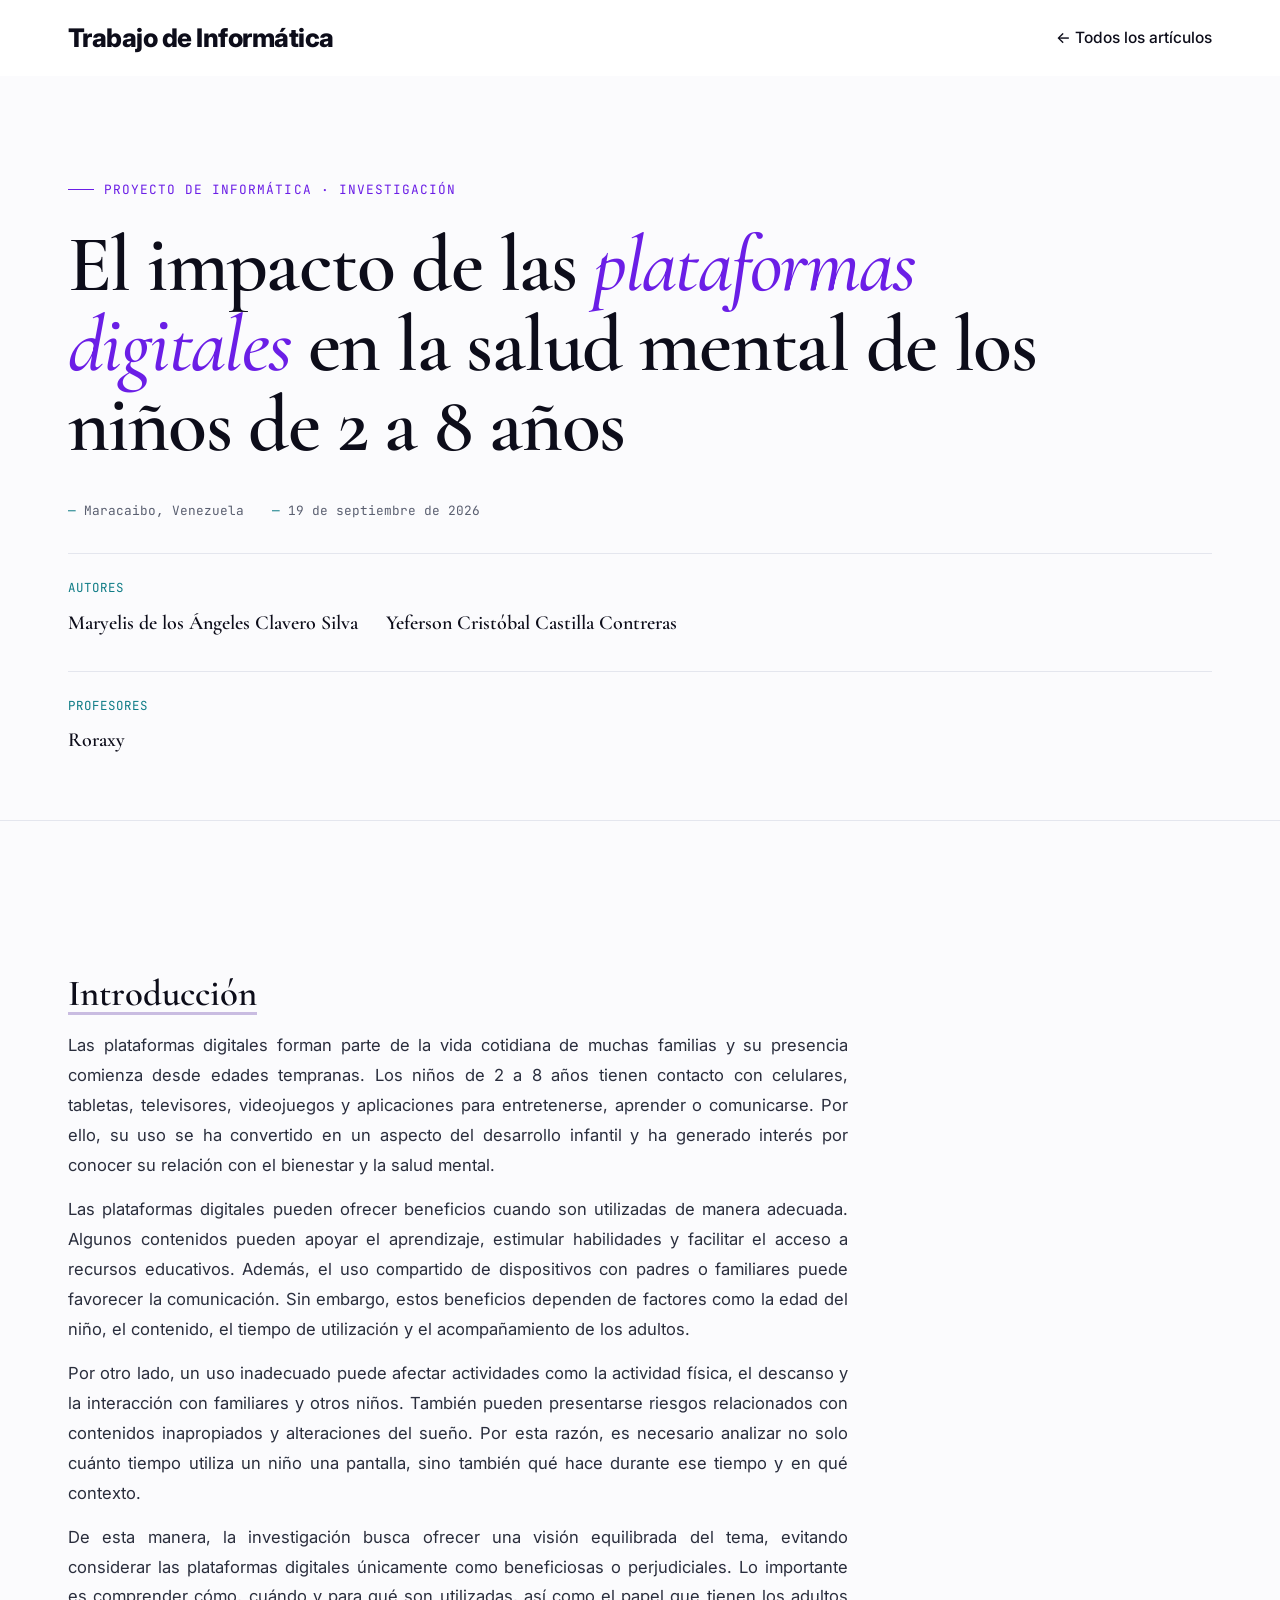
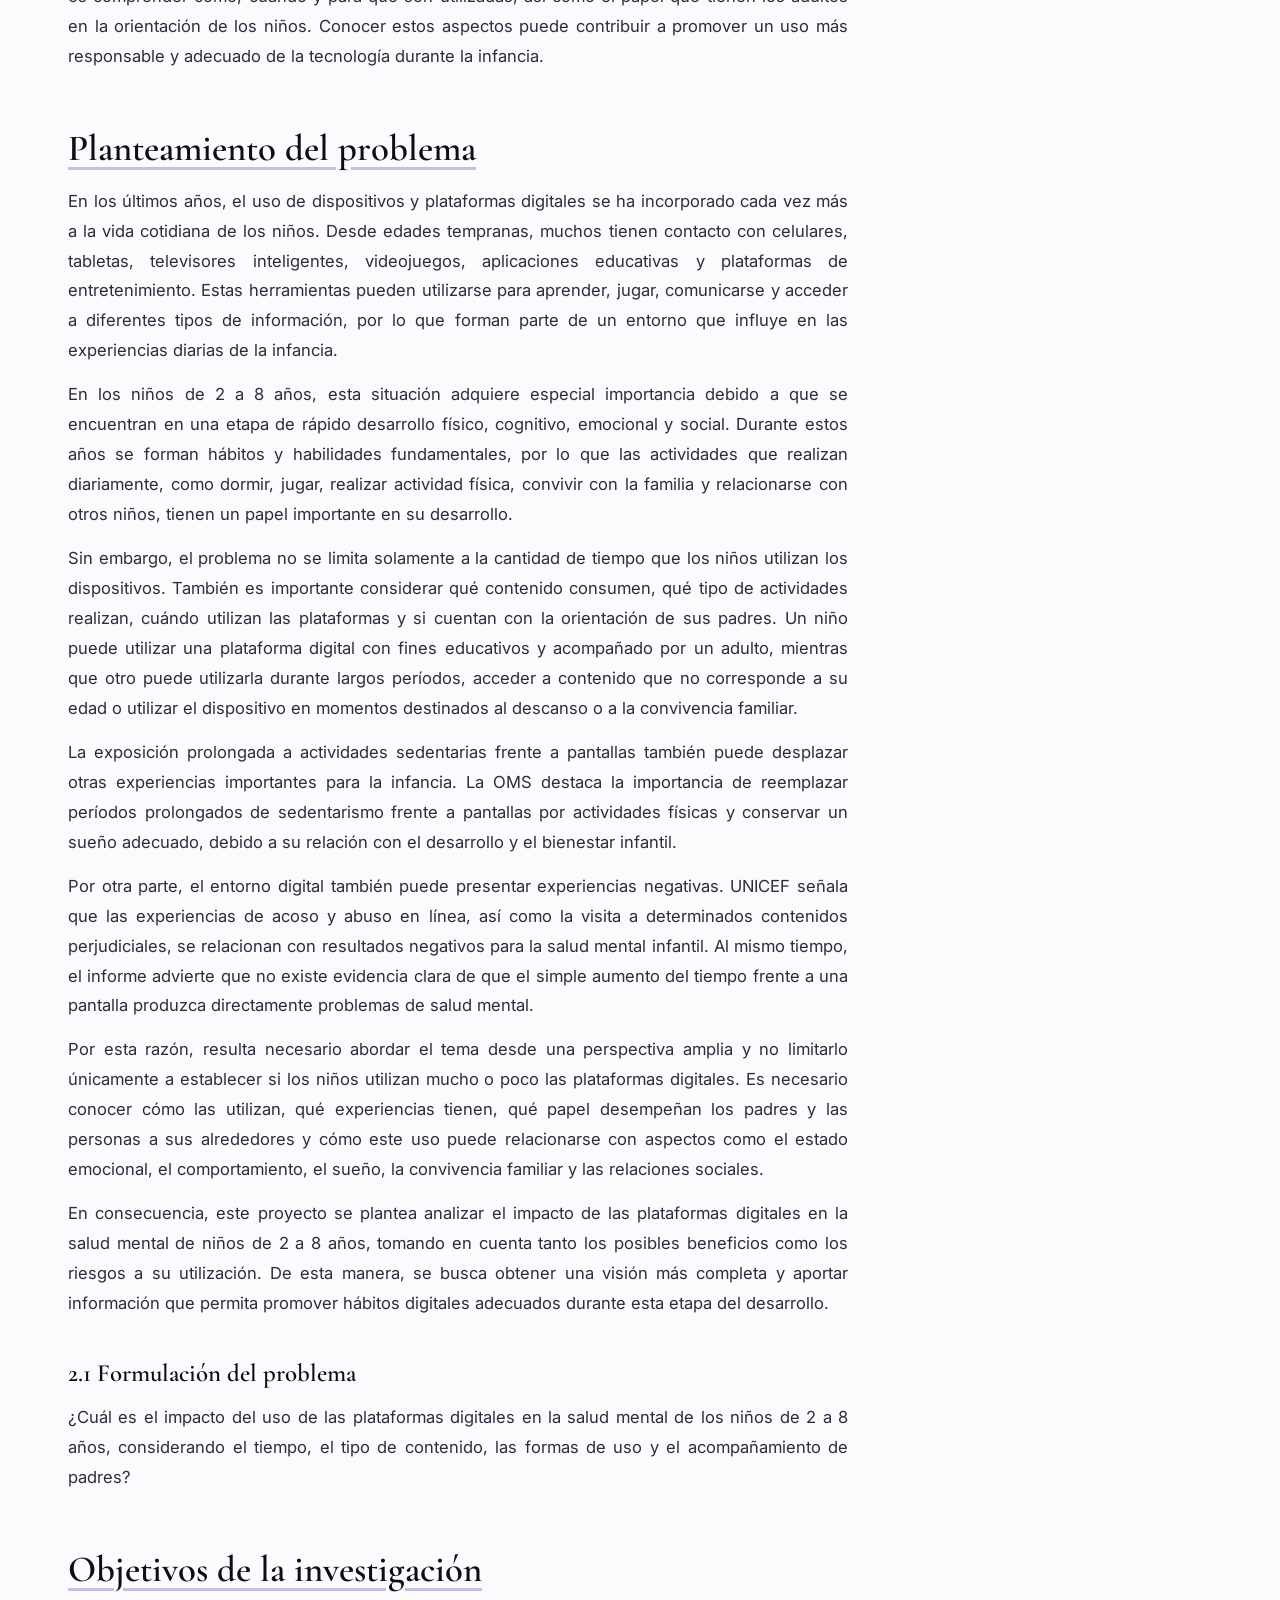
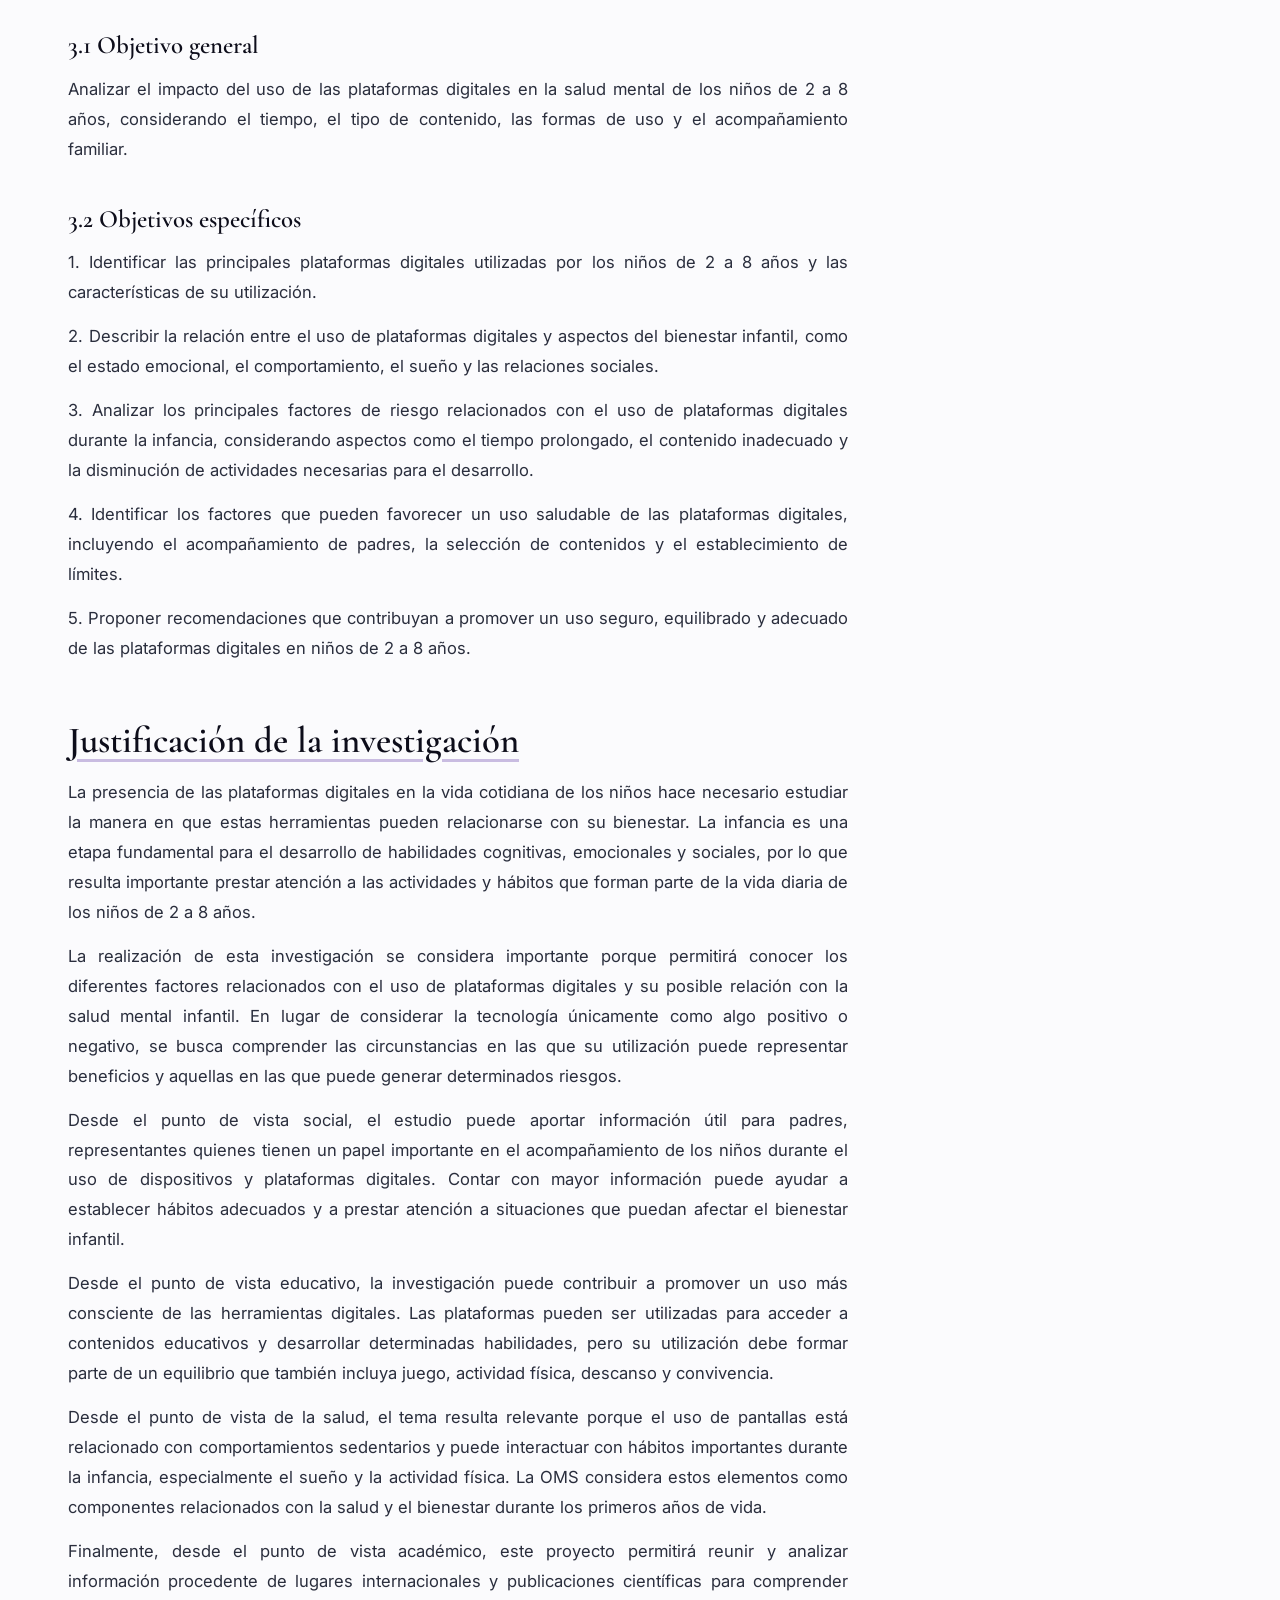
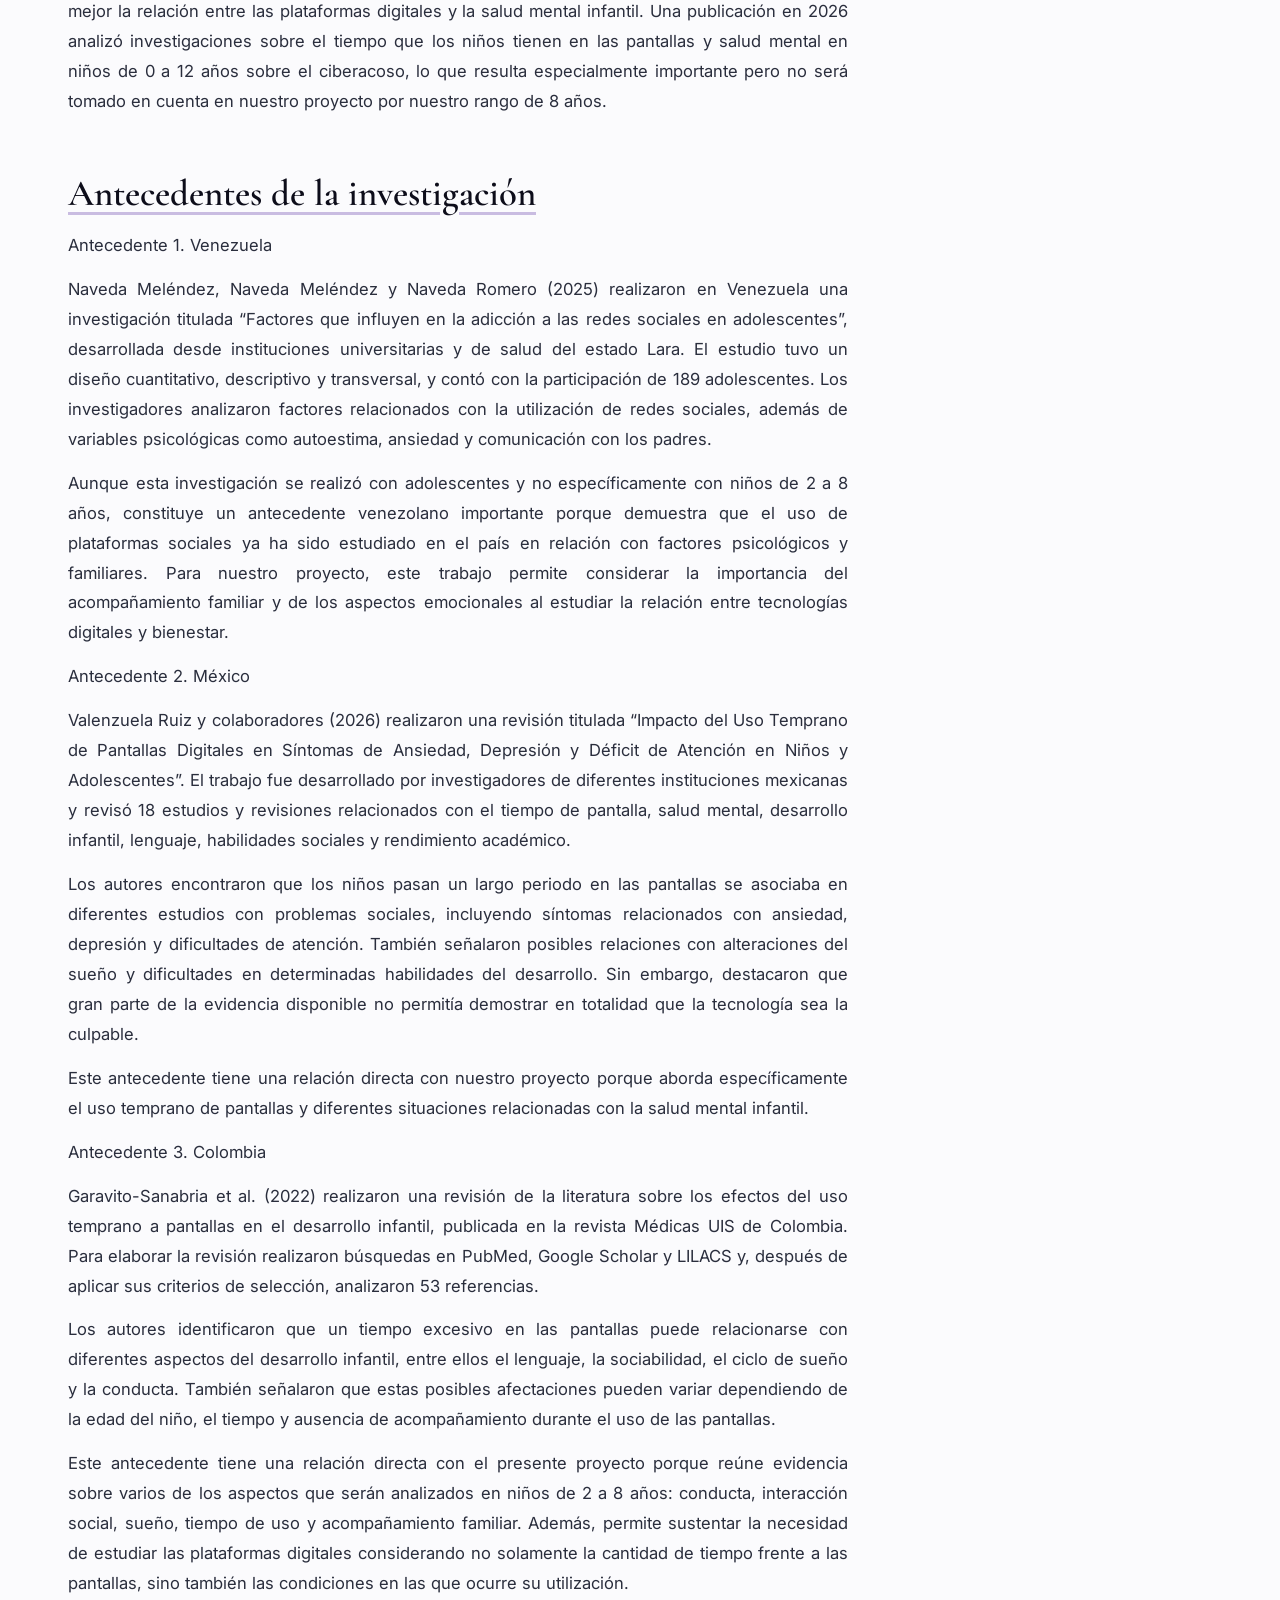
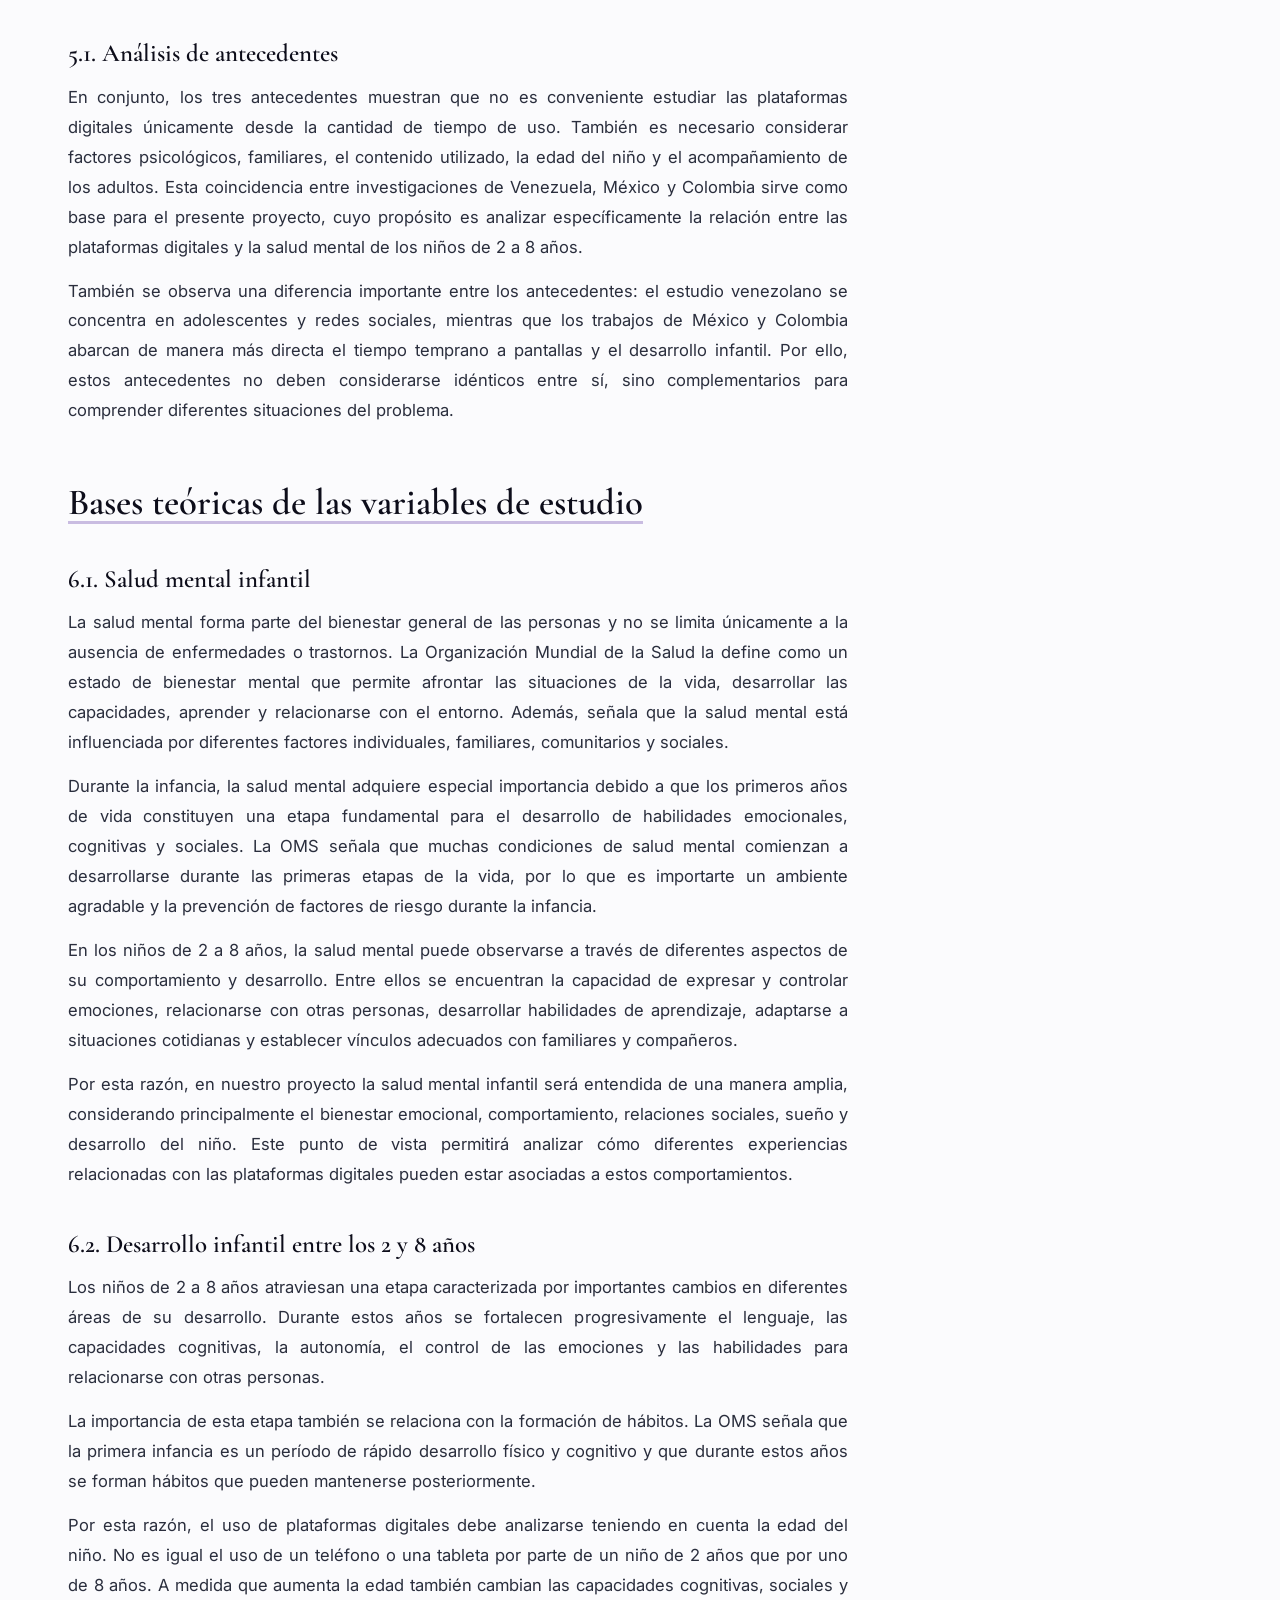
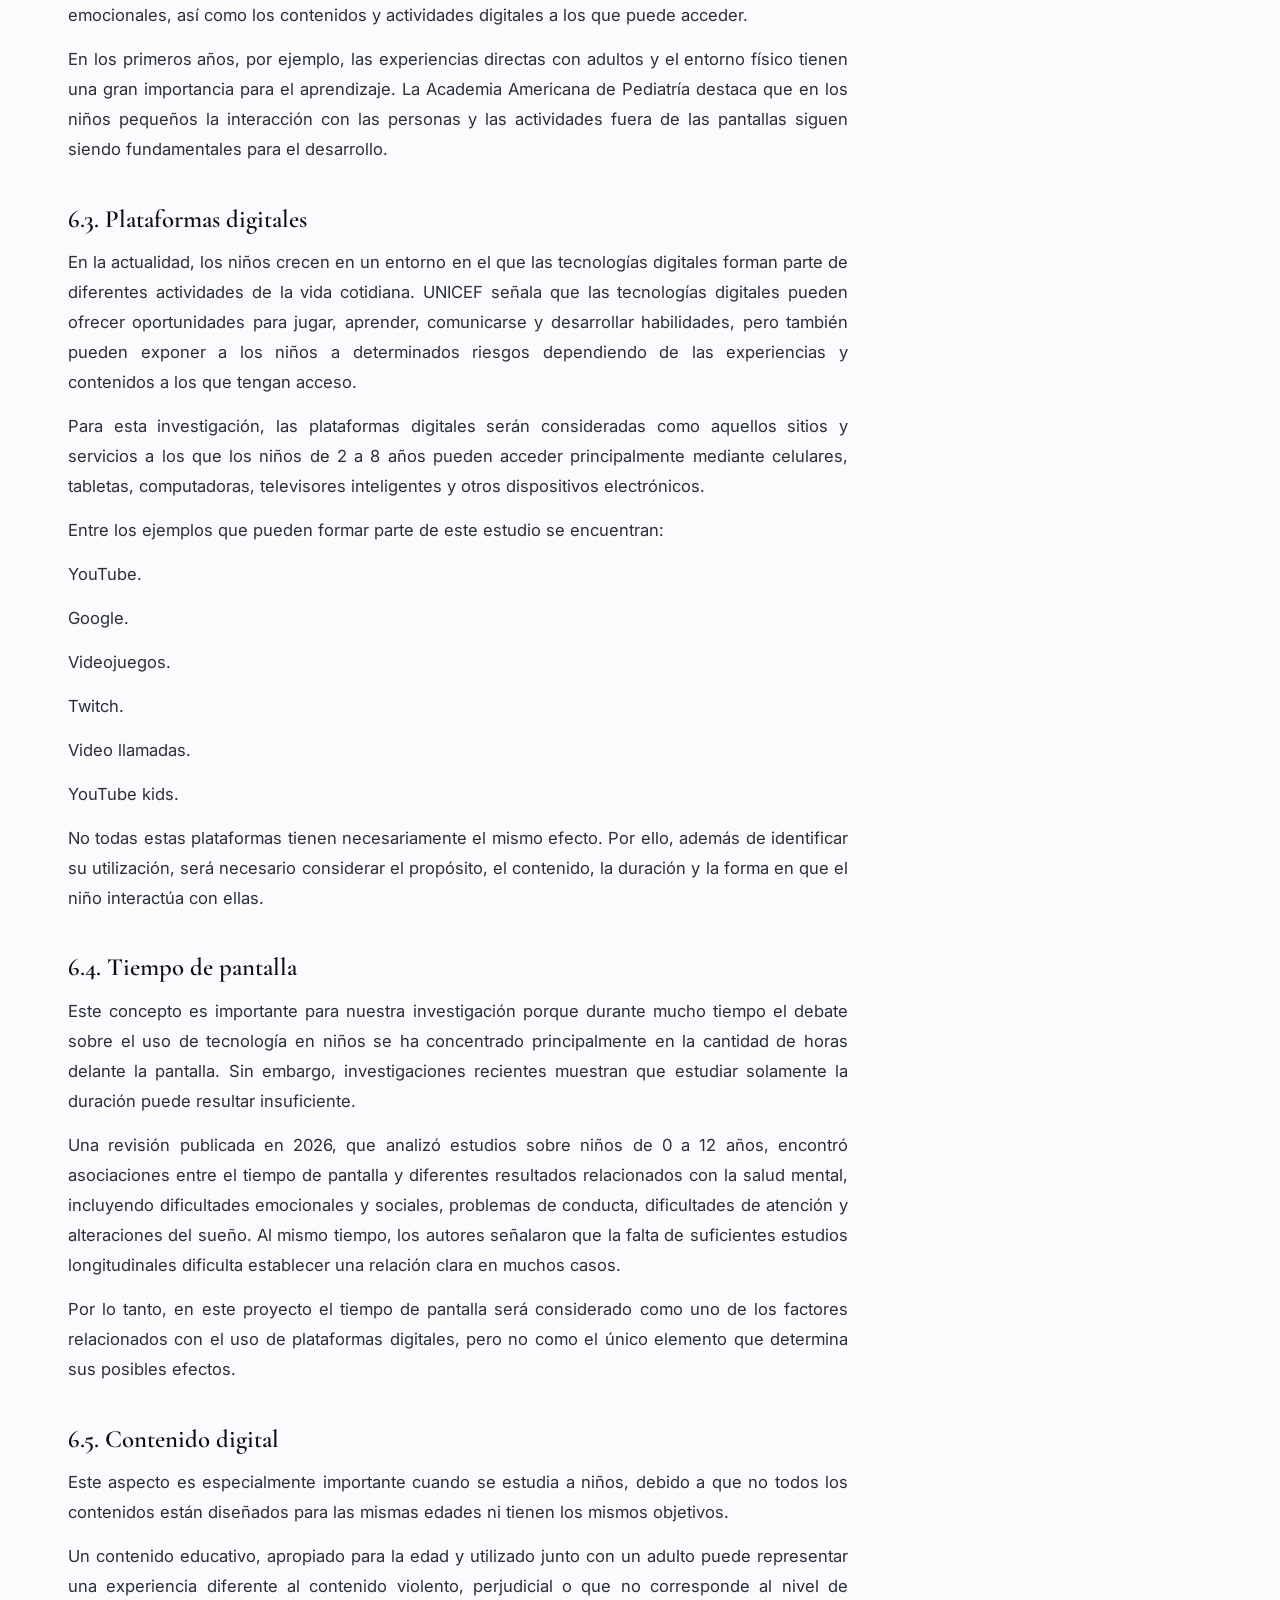
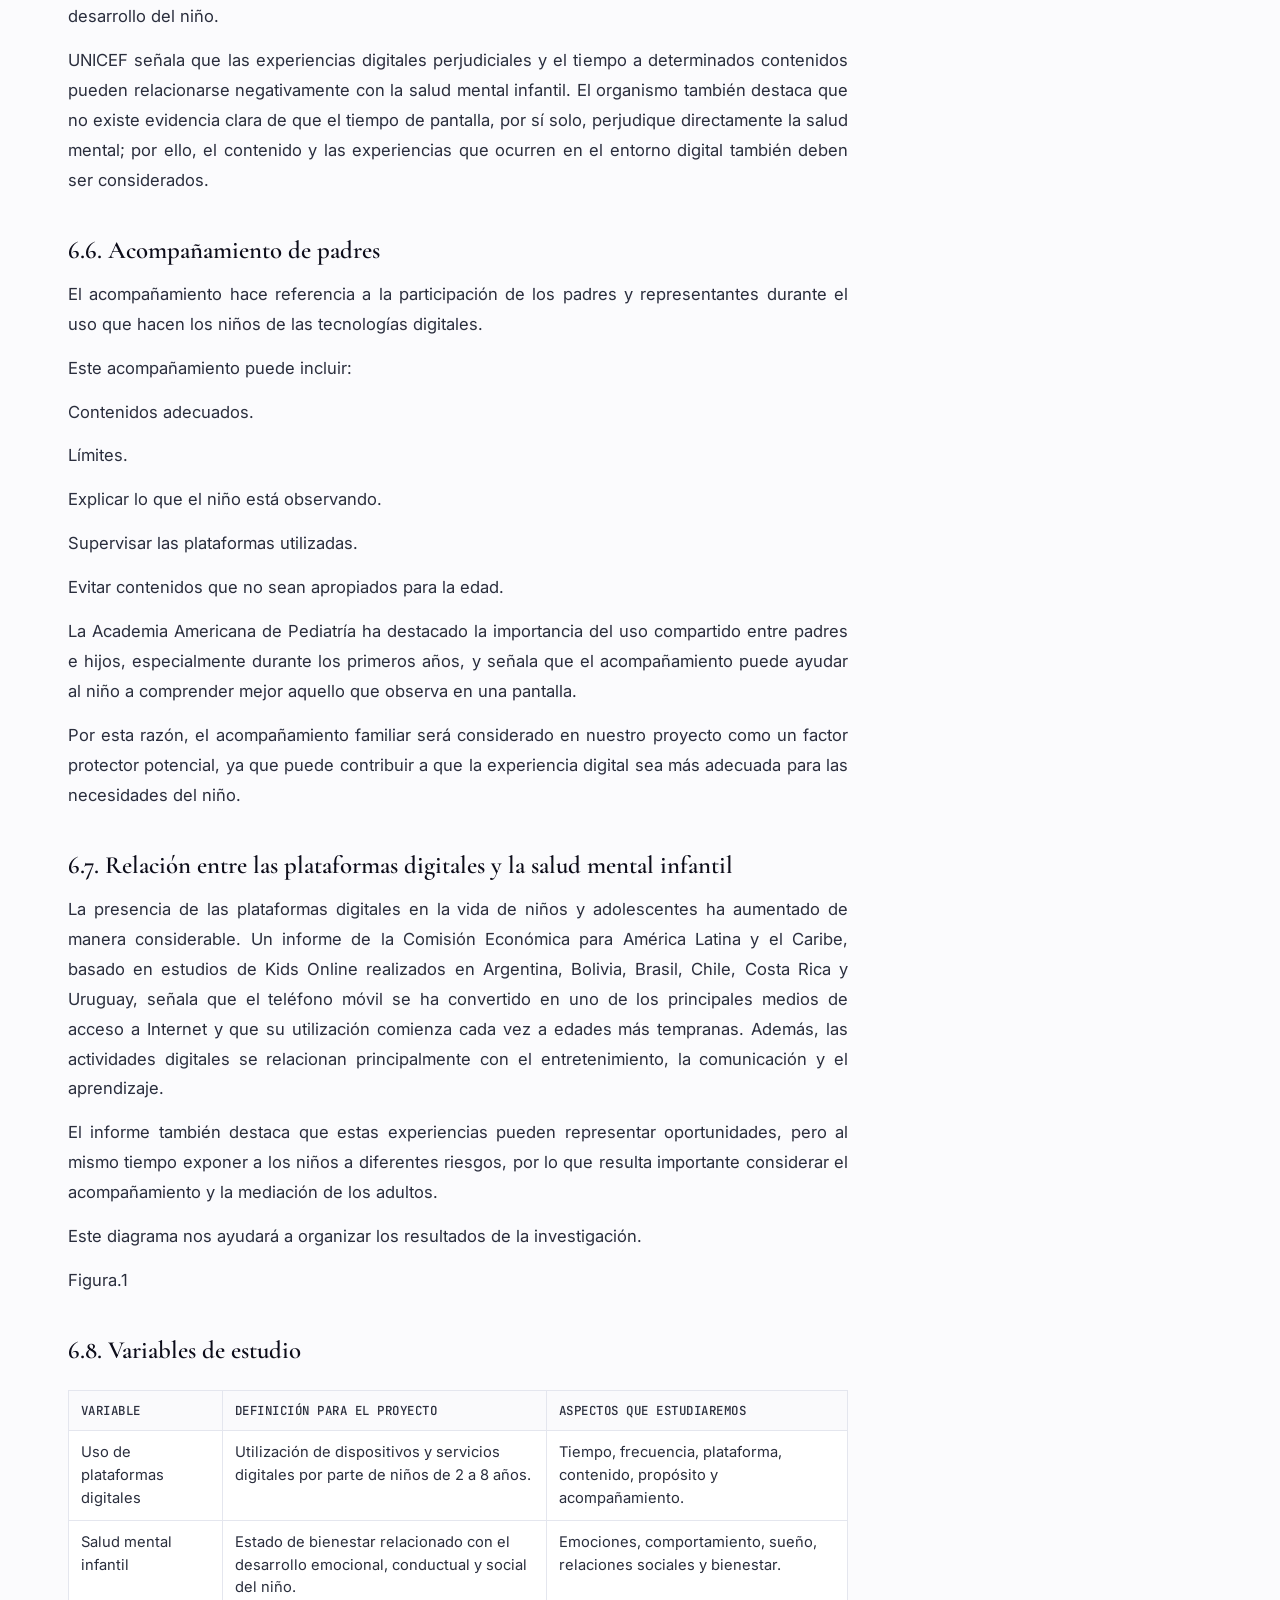
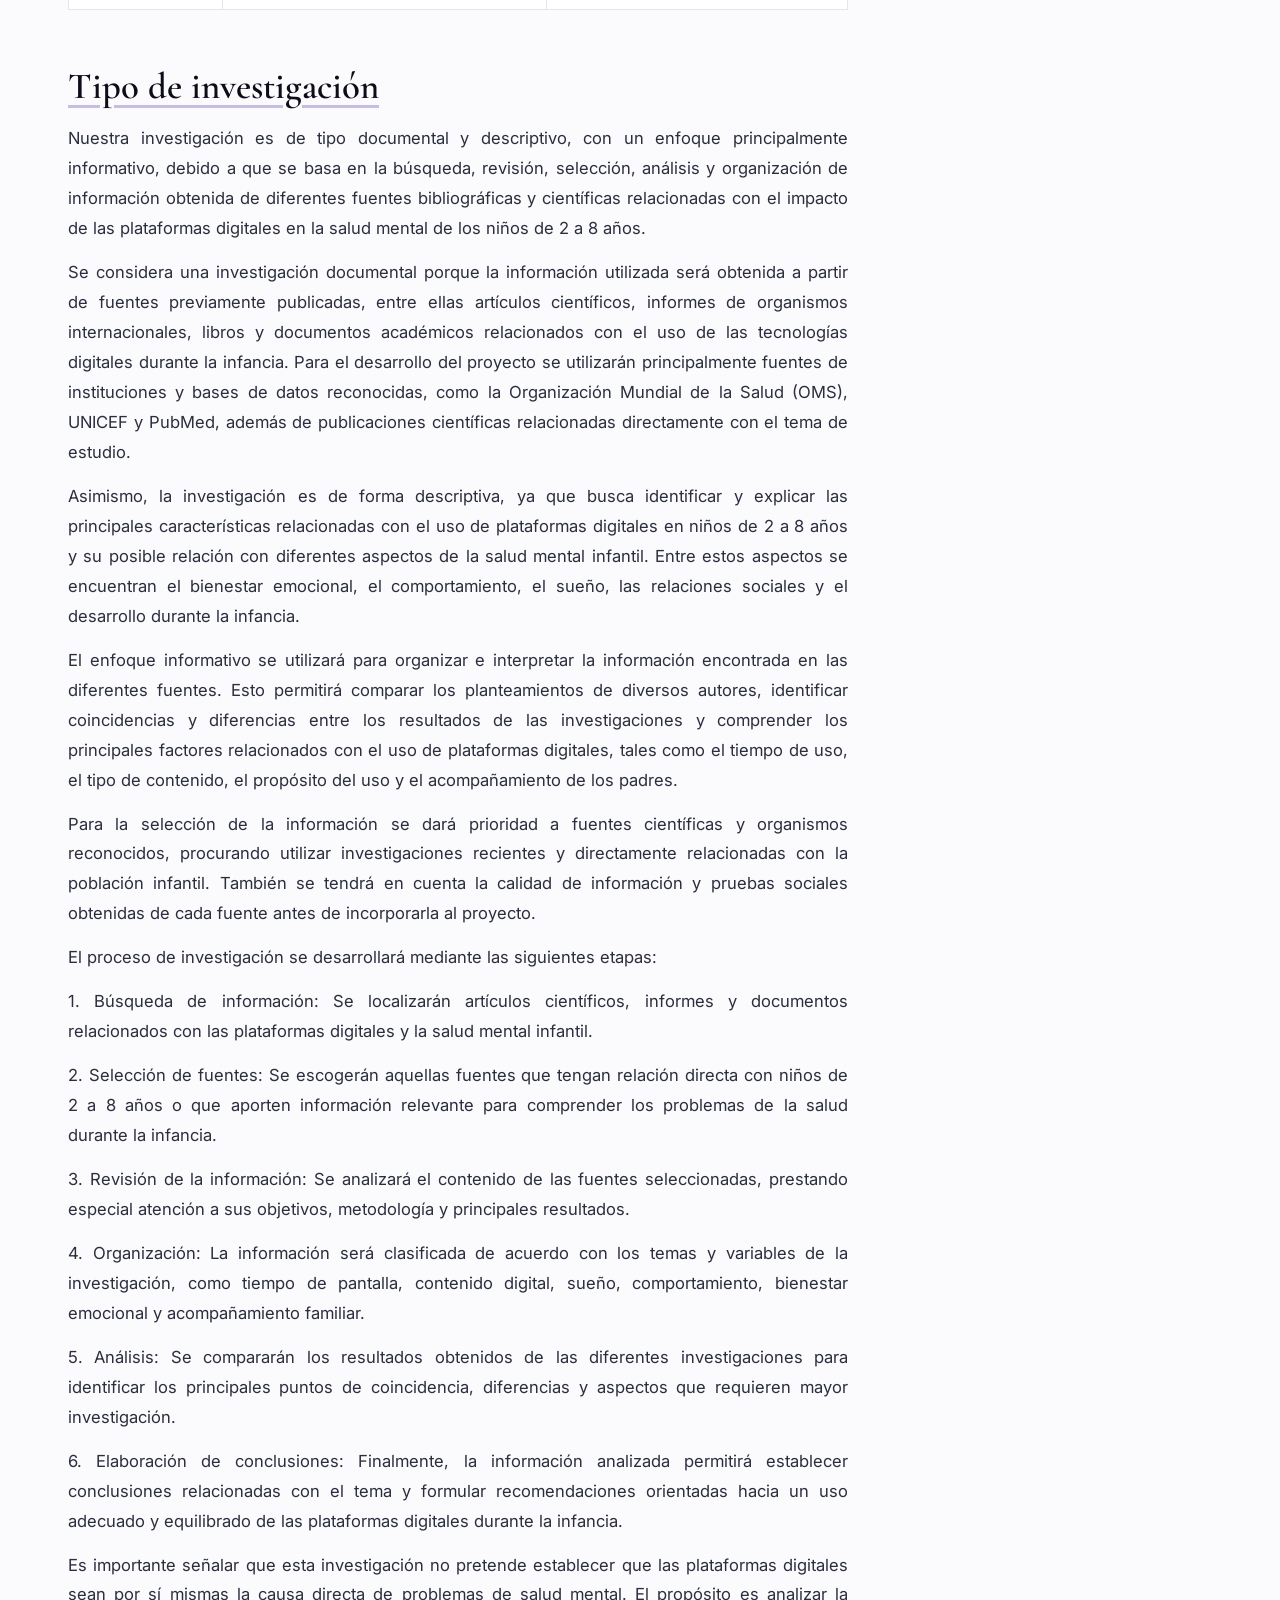
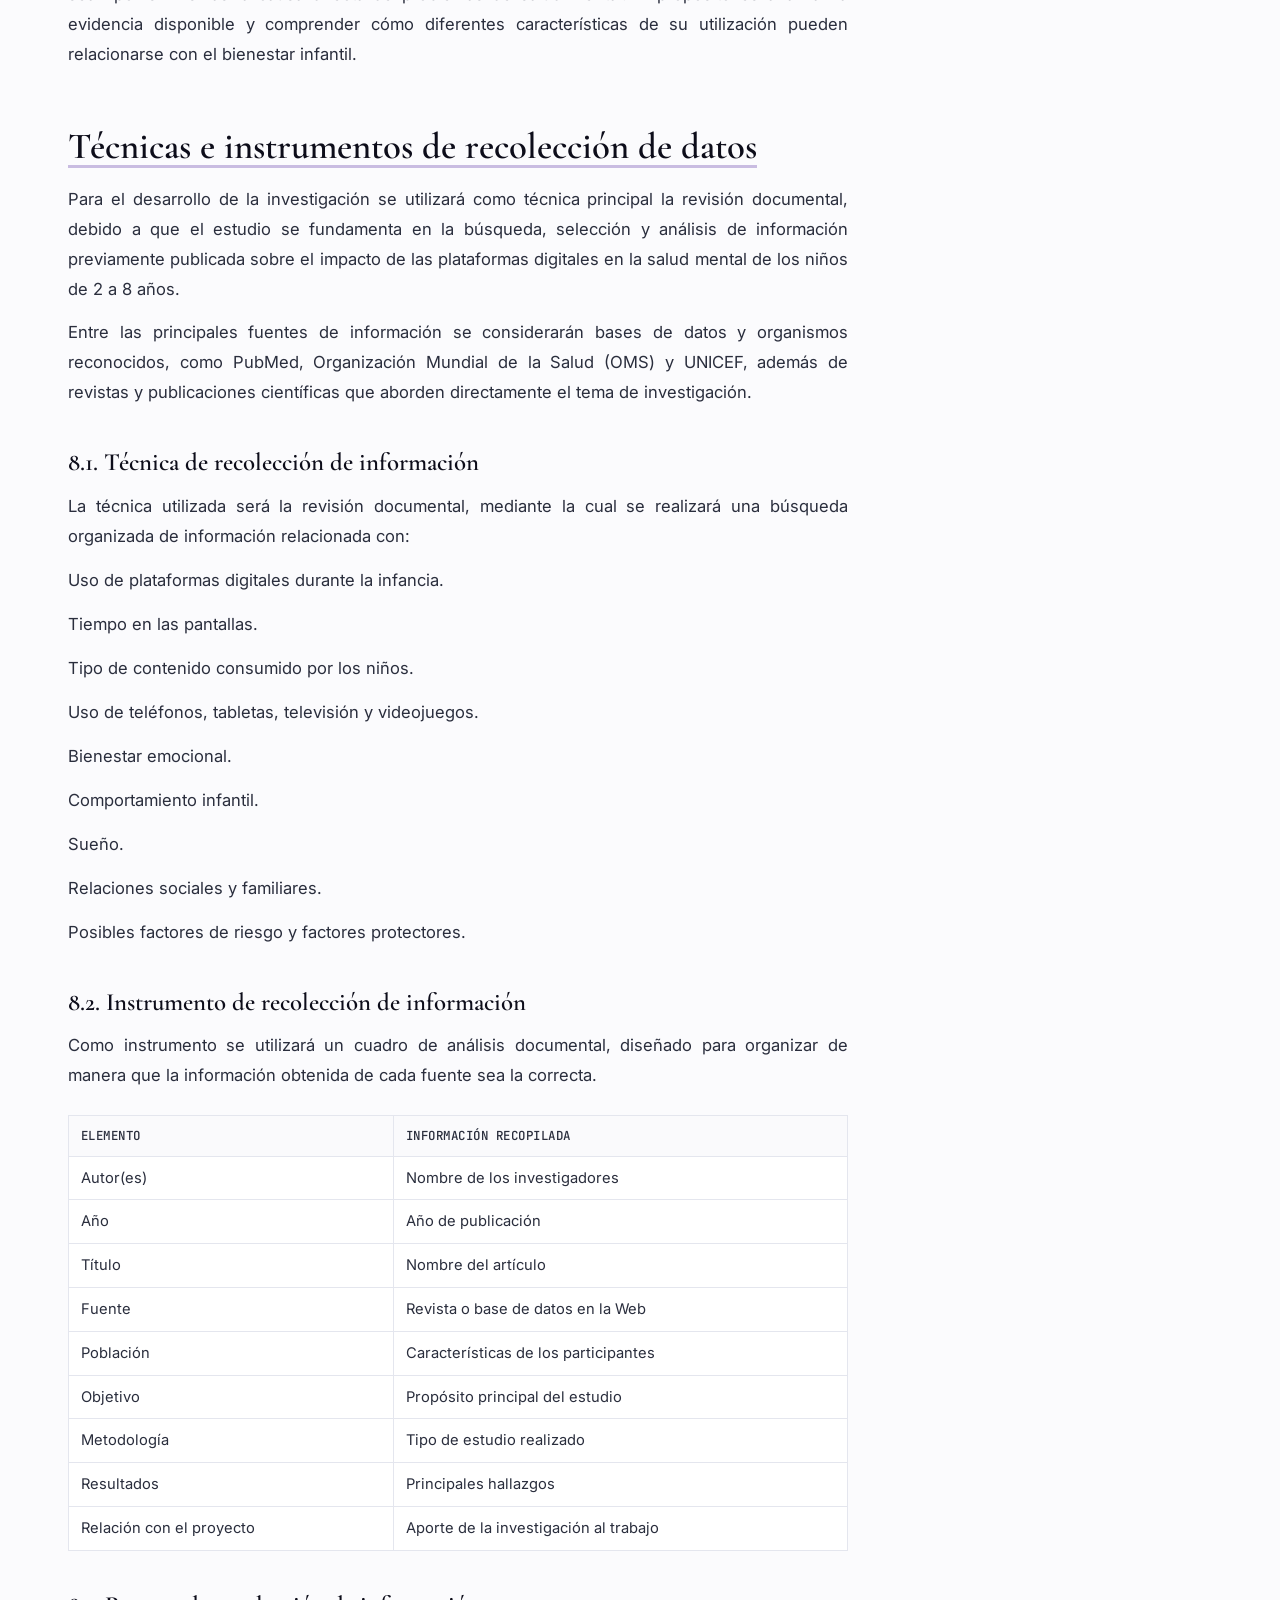
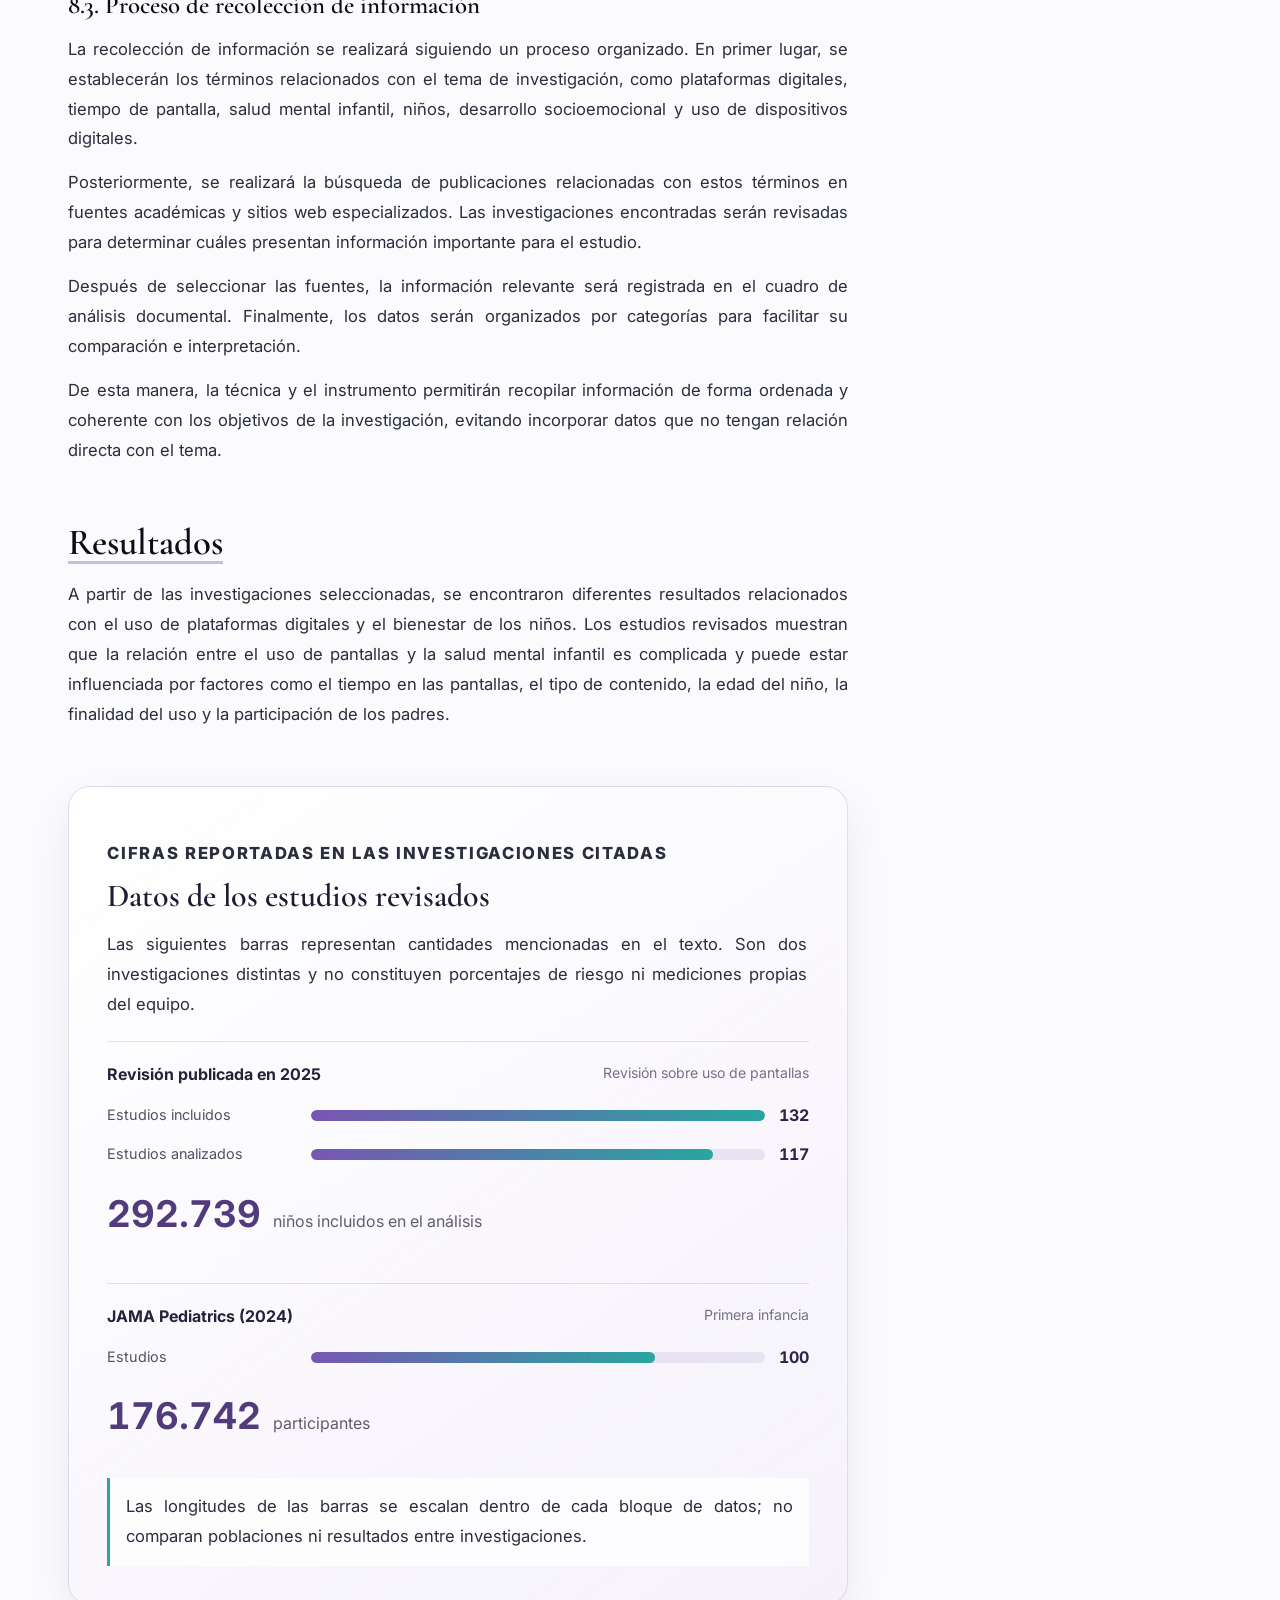
==== commit ffa0856c: "Mejorar portada y visualización de datos del artículo 1" ====
--- a/articulo-1.html
+++ b/articulo-1.html
@@ -3,7 +3,7 @@
 <head>
   <meta charset="utf-8">
   <meta name="viewport" content="width=device-width, initial-scale=1">
-  <title>Proyecto de Informática — Trabajo de Informática</title>
+  <title>El impacto de las plataformas digitales en la salud mental de los niños de 2 a 8 años</title>
   <meta name="description" content="Proyecto de Informática. Documento del trabajo, texto reproducido del archivo original.">
   <link rel="stylesheet" href="styles.css">
   <link rel="stylesheet" href="article.css">
@@ -25,11 +25,11 @@
 
     <section class="a-hero">
       <div class="container">
-        <span class="kicker">Proyecto de Informática</span>
-        <h1>Proyecto de Informática</h1>
-        <div class="meta"></div>
-        
-        <div class="authors reveal"><span class="authors-label">Profesora</span><ul><li>Dra. Roraxy Fonseca</li></ul></div>
+        <span class="kicker">Proyecto de Informática · Investigación</span>
+        <h1>El impacto de las <em>plataformas digitales</em> en la salud mental de los niños de 2 a 8 años</h1>
+        <div class="meta"><span>Maracaibo, Venezuela</span><span>19 de septiembre de 2026</span></div>
+        <div class="authors reveal"><span class="authors-label">Autores</span><ul><li>Maryelis de los Ángeles Clavero Silva</li><li>Yeferson Cristóbal Castilla Contreras</li></ul></div>
+        <div class="authors reveal"><span class="authors-label">Profesores</span><ul><li>Roraxy</li></ul></div>
       </div>
     </section>
 
@@ -167,6 +167,23 @@
 <p>De esta manera, la técnica y el instrumento permitirán recopilar información de forma ordenada y coherente con los objetivos de la investigación, evitando incorporar datos que no tengan relación directa con el tema.</p>
 <h2>Resultados</h2>
 <p>A partir de las investigaciones seleccionadas, se encontraron diferentes resultados relacionados con el uso de plataformas digitales y el bienestar de los niños. Los estudios revisados muestran que la relación entre el uso de pantallas y la salud mental infantil es complicada y puede estar influenciada por factores como el tiempo en las pantallas, el tipo de contenido, la edad del niño, la finalidad del uso y la participación de los padres.</p>
+<section class="study-visual" aria-label="Visualización de cifras citadas en la investigación">
+  <p class="study-eyebrow">Cifras reportadas en las investigaciones citadas</p>
+  <h3>Datos de los estudios revisados</h3>
+  <p class="study-intro">Las siguientes barras representan cantidades mencionadas en el texto. Son dos investigaciones distintas y no constituyen porcentajes de riesgo ni mediciones propias del equipo.</p>
+  <div class="study-panel">
+    <div class="study-panel-head"><strong>Revisión publicada en 2025</strong><span>Revisión sobre uso de pantallas</span></div>
+    <div class="study-metric"><span>Estudios incluidos</span><div class="study-track"><i style="--bar:100%"></i></div><b>132</b></div>
+    <div class="study-metric"><span>Estudios analizados</span><div class="study-track"><i style="--bar:88.6%"></i></div><b>117</b></div>
+    <div class="study-count"><strong>292.739</strong><span>niños incluidos en el análisis</span></div>
+  </div>
+  <div class="study-panel">
+    <div class="study-panel-head"><strong>JAMA Pediatrics (2024)</strong><span>Primera infancia</span></div>
+    <div class="study-metric"><span>Estudios</span><div class="study-track"><i style="--bar:75.8%"></i></div><b>100</b></div>
+    <div class="study-count"><strong>176.742</strong><span>participantes</span></div>
+  </div>
+  <p class="study-footnote">Las longitudes de las barras se escalan dentro de cada bloque de datos; no comparan poblaciones ni resultados entre investigaciones.</p>
+</section>
 <h3>9.1. Tiempo de uso a las pantallas</h3>
 <p>Uno de los aspectos más estudiados es el tiempo que los niños permanecen frente a dispositivos electrónicos. Una revisión y un análisis centrada en niños menores de cinco años encontró una asociación entre un mayor tiempo de pantalla y dificultades en el desarrollo socioemocional. En particular, el análisis encontró asociaciones con problemas emocionales e hiperactividad. Sin embargo, los investigadores también señalaron la necesidad de considerar otros factores relacionados con el entorno del niño.</p>
 <p>Estos resultados son relevantes para nuestro proyecto porque una parte de la población estudiada corresponde a niños de 2 a 5 años. Sin embargo, los resultados no deben interpretarse como una prueba de que el tiempo de pantalla sea, por sí solo, la causa de estos problemas.</p>
@@ -248,5 +265,18 @@
   </footer>
 
   <script src="article.js"></script>
+  <script>
+  (() => {
+    const section = document.querySelector('.study-visual');
+    if (!section) return;
+    const activate = () => section.classList.add('is-visible');
+    if ('IntersectionObserver' in window) {
+      const observer = new IntersectionObserver(entries => entries.forEach(entry => {
+        if (entry.isIntersecting) { activate(); observer.disconnect(); }
+      }), { threshold: 0.18 });
+      observer.observe(section);
+    } else activate();
+  })();
+  </script>
 </body>
 </html>
--- a/article.css
+++ b/article.css
@@ -229,3 +229,21 @@
 .doc th, .doc td { border: 1px solid var(--line); padding: 10px 12px; text-align: left; vertical-align: top; color: var(--ink-soft); }
 .doc th { background: #fafafc; font-family: var(--code); font-size: 0.78rem; text-transform: uppercase; letter-spacing: 0.04em; font-weight: 500; }
 @media (max-width: 900px) { .doc p { text-align: left; } }
+
+/* Gráficos animados del artículo 1: cifras transcritas del documento */
+.study-visual{margin:3.5rem 0;padding:clamp(1.25rem,4vw,2.4rem);border:1px solid rgba(120,100,170,.2);border-radius:22px;background:linear-gradient(145deg,#fff,#f5f2fb);box-shadow:0 18px 45px rgba(35,24,65,.07)}
+.study-eyebrow{margin:0 0 .5rem;color:#7354a5;font-size:.78rem;font-weight:800;letter-spacing:.1em;text-transform:uppercase}
+.study-visual h3{margin:.25rem 0 .65rem;font-size:clamp(1.45rem,3vw,2rem);color:#201a32}
+.study-intro{max-width:700px;color:#625d6d;line-height:1.65}
+.study-panel{margin-top:1.35rem;padding:1.25rem 0;border-top:1px solid rgba(90,75,120,.16)}
+.study-panel-head{display:flex;justify-content:space-between;gap:1rem;flex-wrap:wrap;margin-bottom:1rem}
+.study-panel-head strong{color:#28213a}.study-panel-head span{color:#777184;font-size:.88rem}
+.study-metric{display:grid;grid-template-columns:minmax(130px,190px) minmax(70px,1fr) auto;align-items:center;gap:14px;margin:.9rem 0}
+.study-metric>span{font-size:.9rem;color:#555064}.study-metric b{font-variant-numeric:tabular-nums;color:#30234a}
+.study-track{height:11px;border-radius:99px;background:#e8e3f0;overflow:hidden}.study-track i{display:block;width:0;height:100%;border-radius:inherit;background:linear-gradient(90deg,#7856b3,#29a6a0);transition:width 1.3s cubic-bezier(.2,.75,.25,1)}
+.study-visual.is-visible .study-track i{width:var(--bar)}
+.study-count{display:flex;align-items:baseline;gap:12px;margin-top:1.1rem}.study-count strong{font-size:clamp(1.6rem,4vw,2.3rem);color:#513b7c;font-variant-numeric:tabular-nums}.study-count span{color:#625d6d}
+.study-footnote{margin:1.2rem 0 0;padding:.85rem 1rem;border-left:3px solid #29a6a0;background:rgba(255,255,255,.75);color:#625d6d;font-size:.85rem;line-height:1.55}
+.doc h2{ text-decoration:underline;text-decoration-color:rgba(120,86,179,.38);text-decoration-thickness:3px;text-underline-offset:7px}
+@media(max-width:620px){.study-metric{grid-template-columns:1fr auto;gap:8px}.study-metric>span{grid-column:1/-1}.study-track{grid-column:1}.study-metric b{grid-column:2;grid-row:2}}
+@media(prefers-reduced-motion:reduce){.study-track i{transition:none}.study-visual.is-visible .study-track i{width:var(--bar)}}
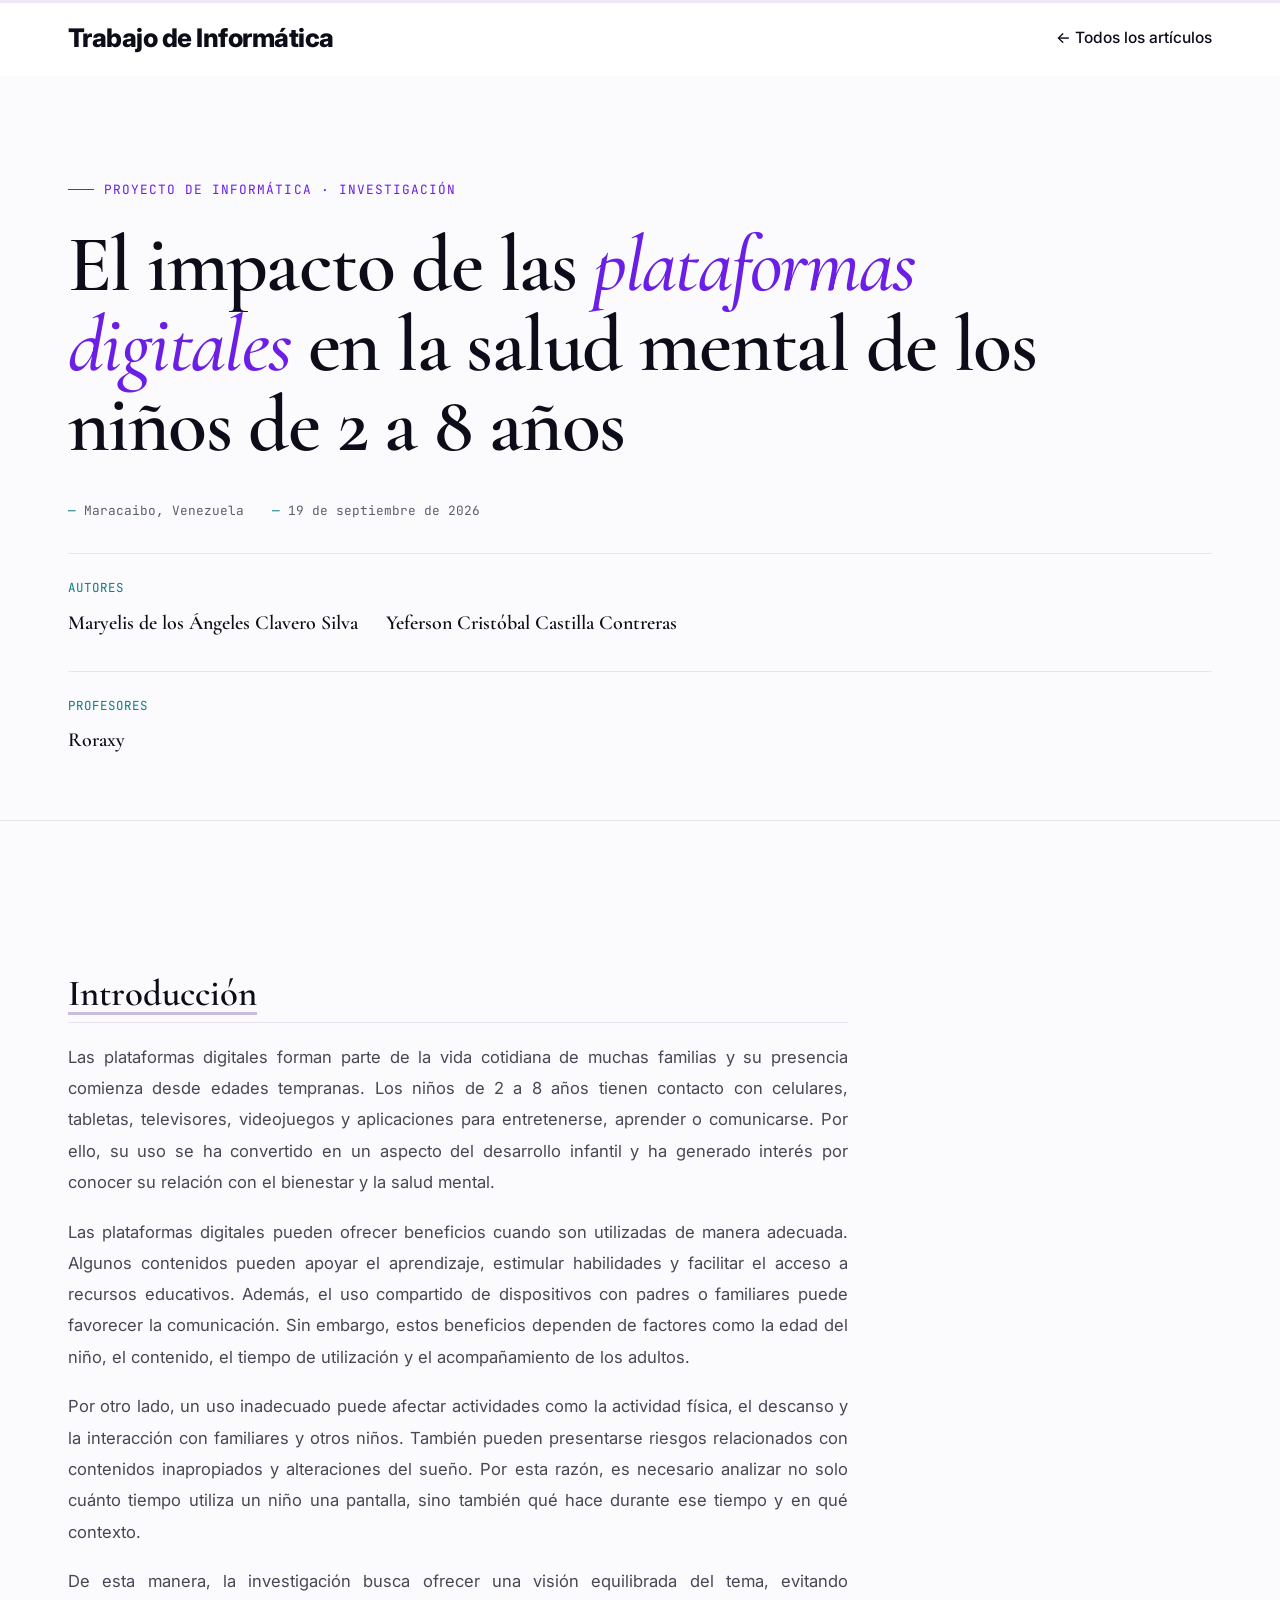
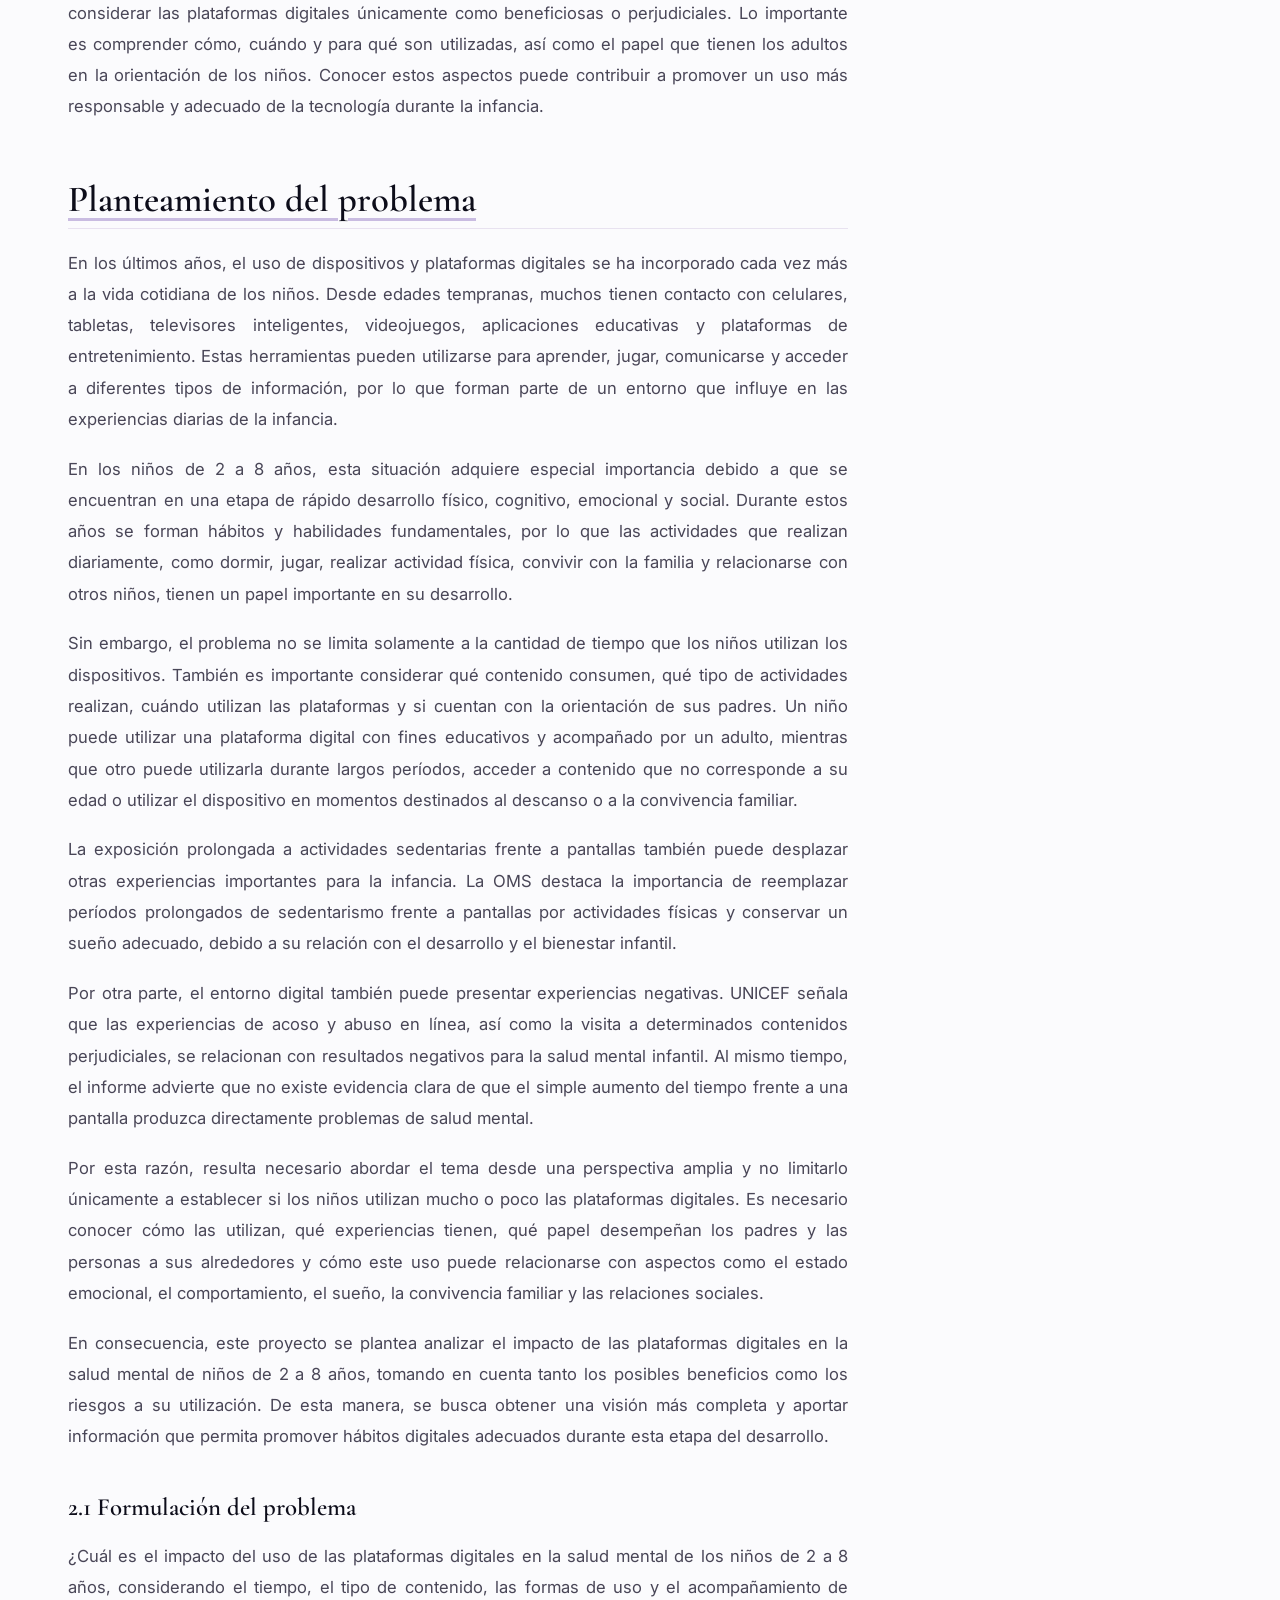
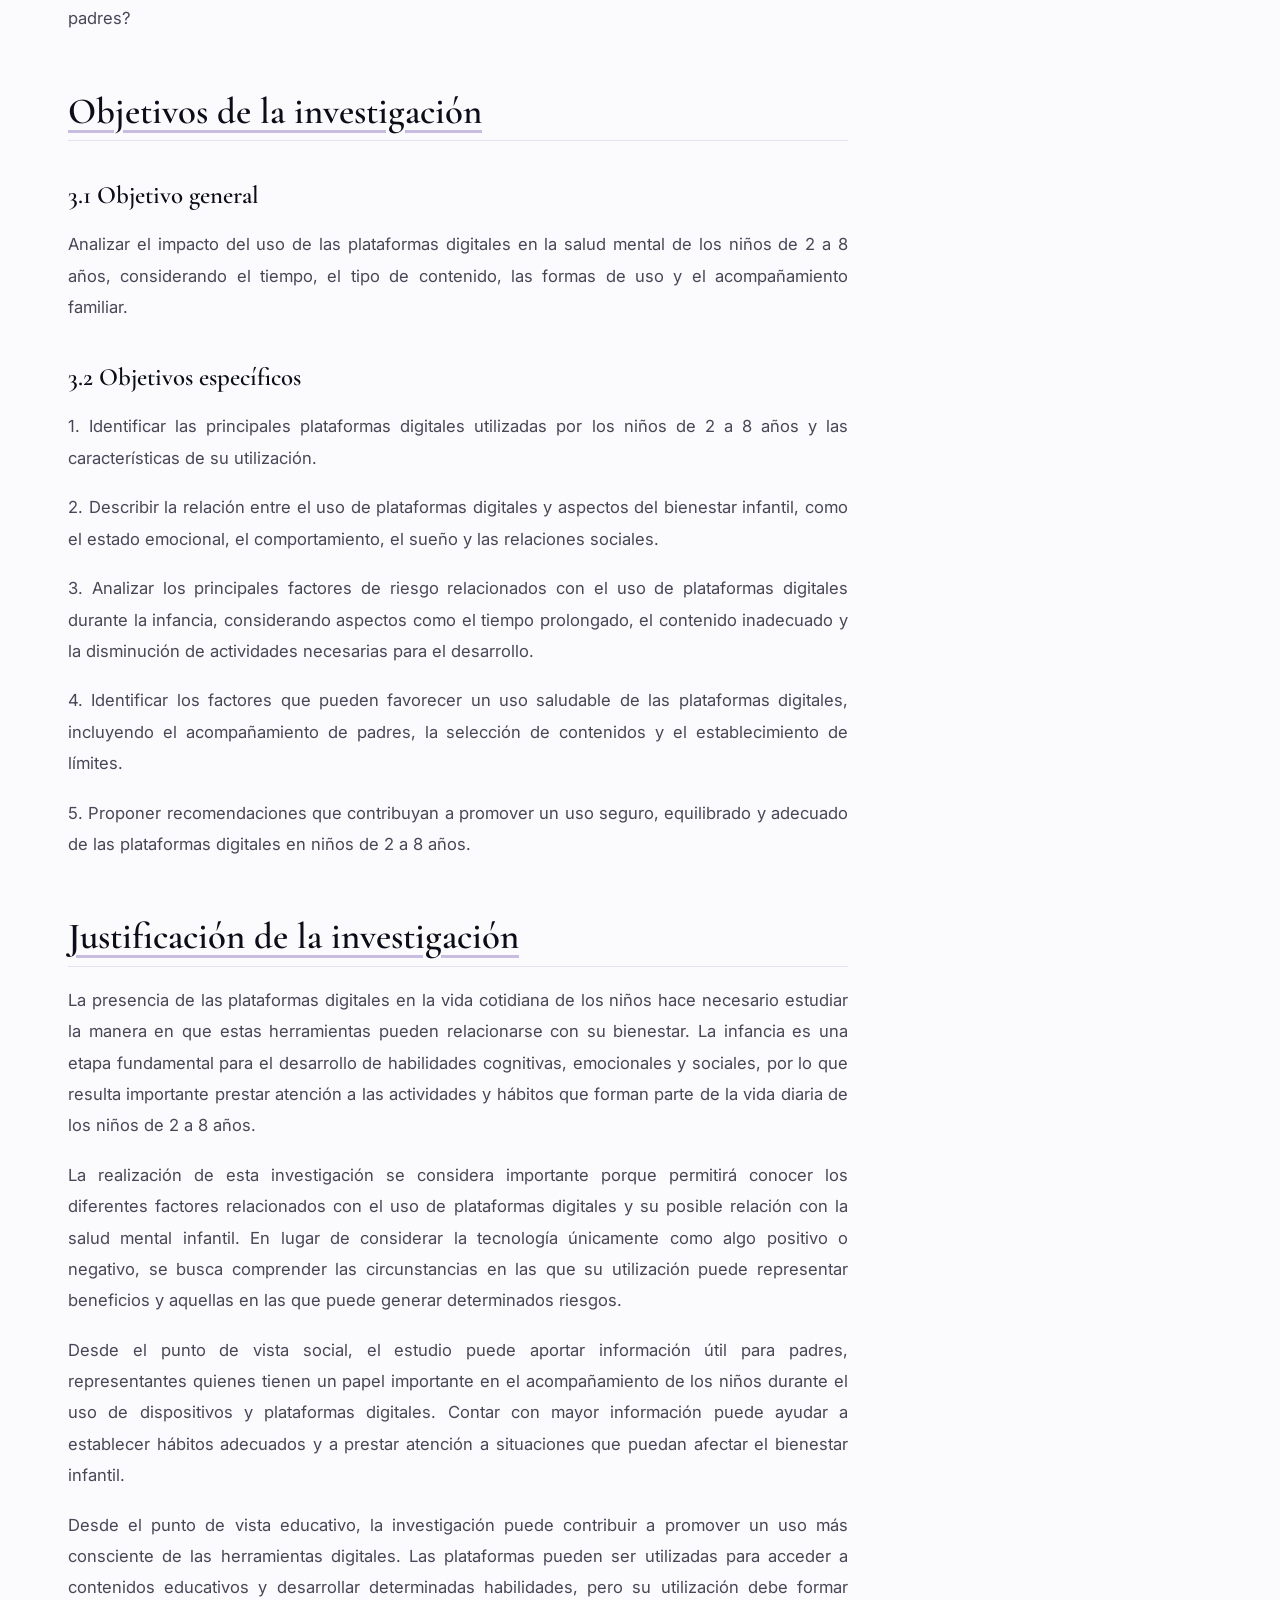
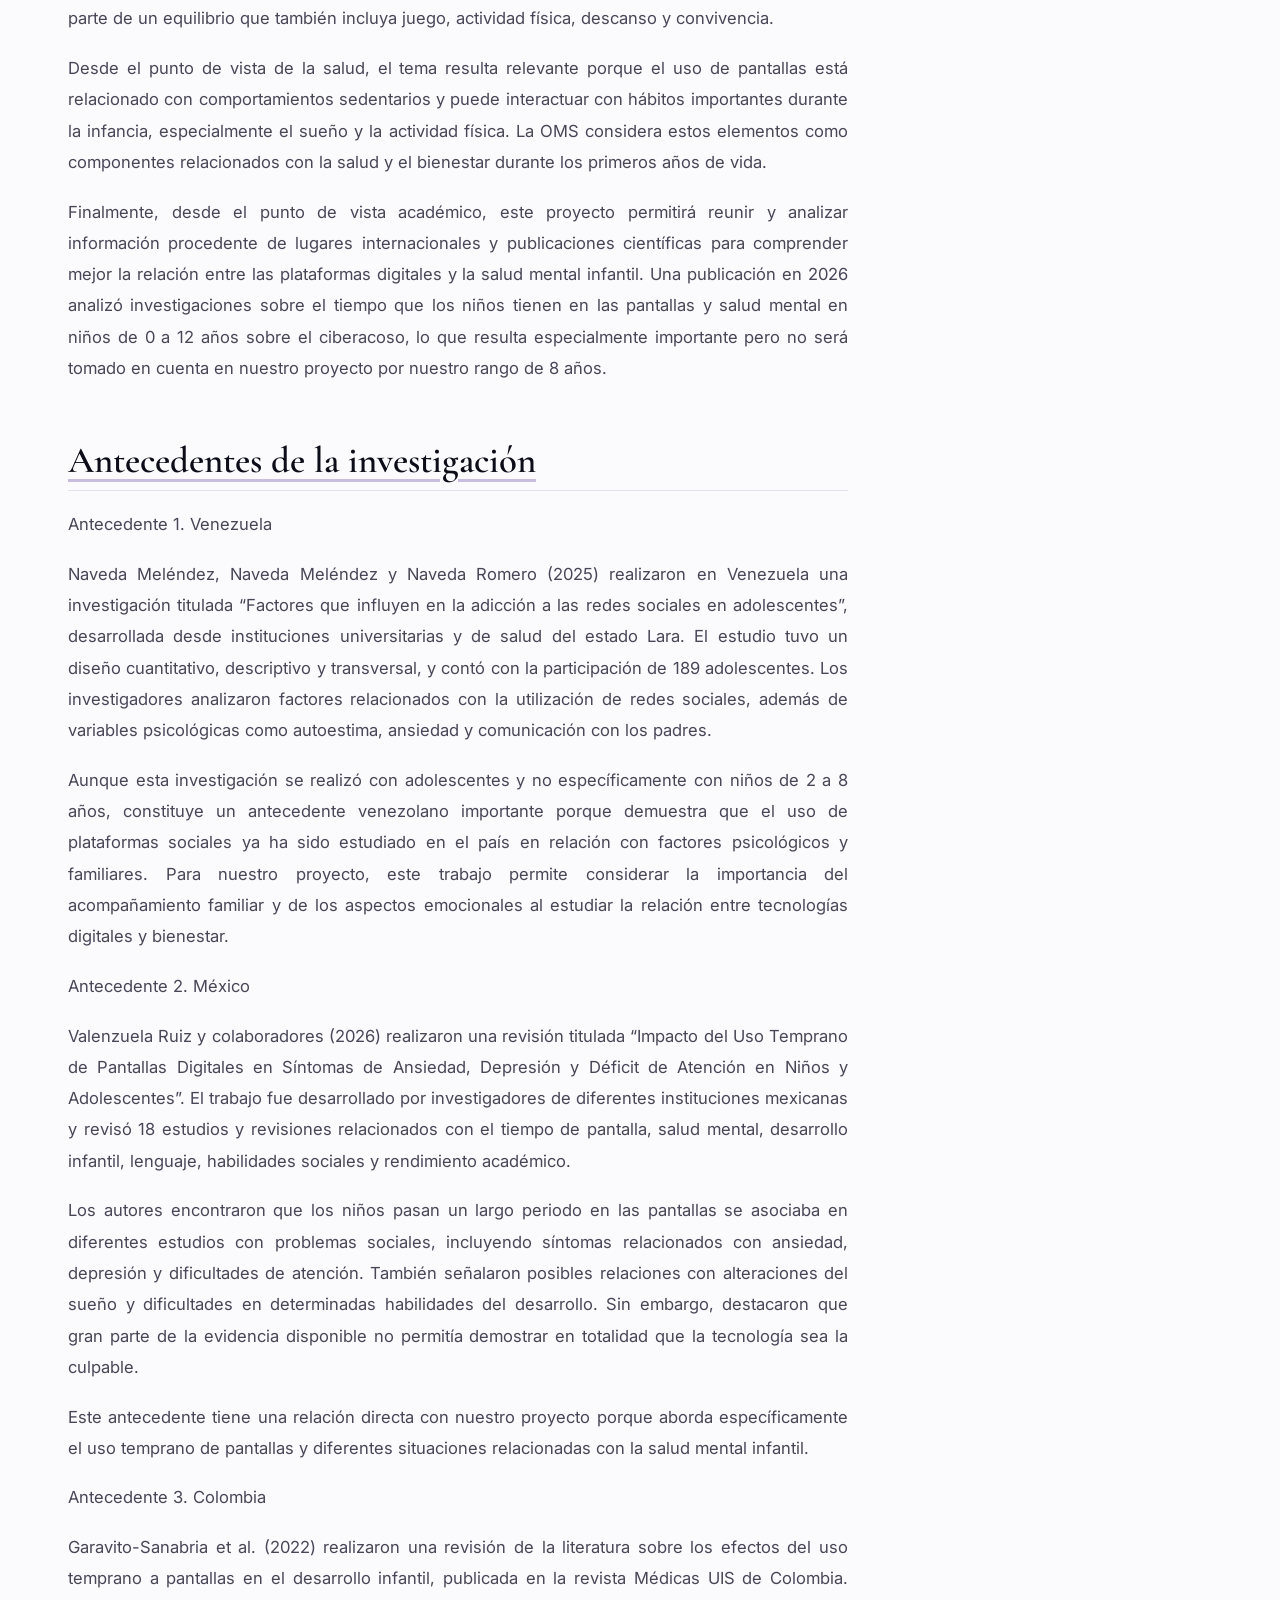
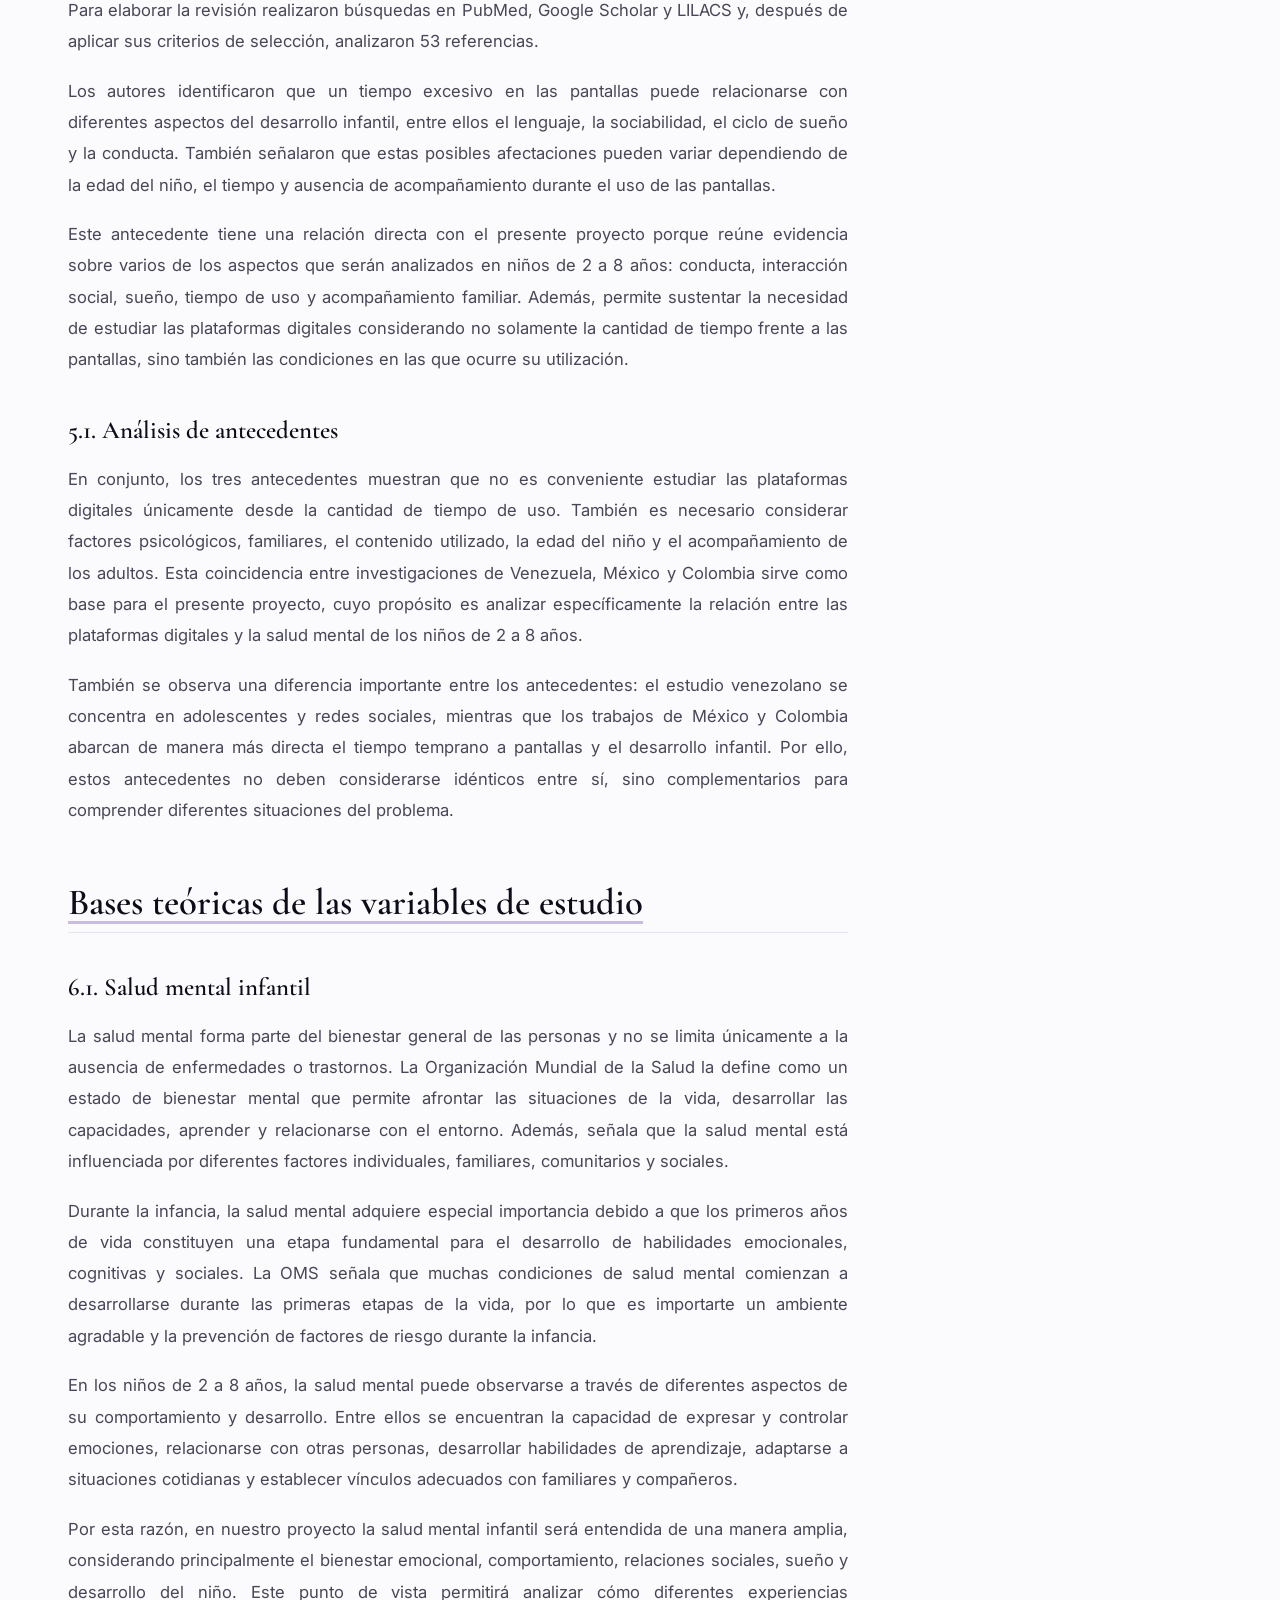
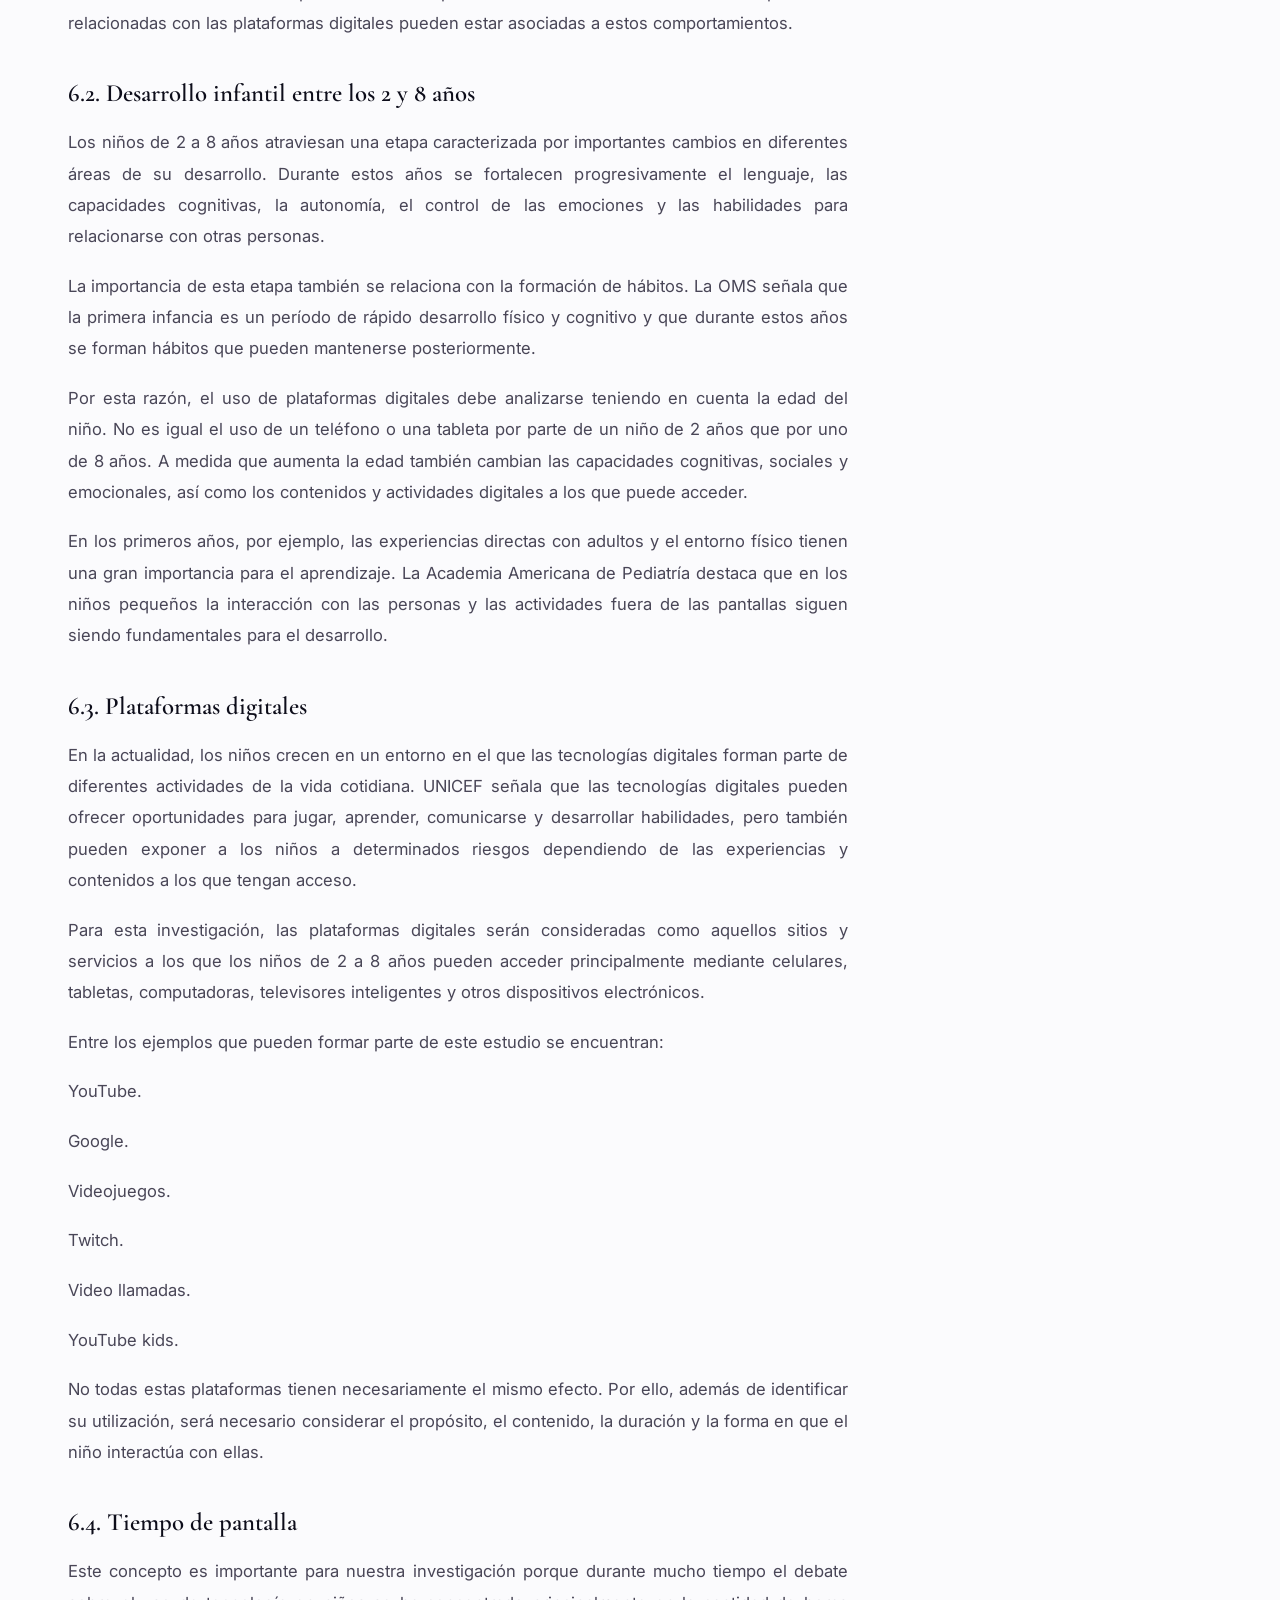
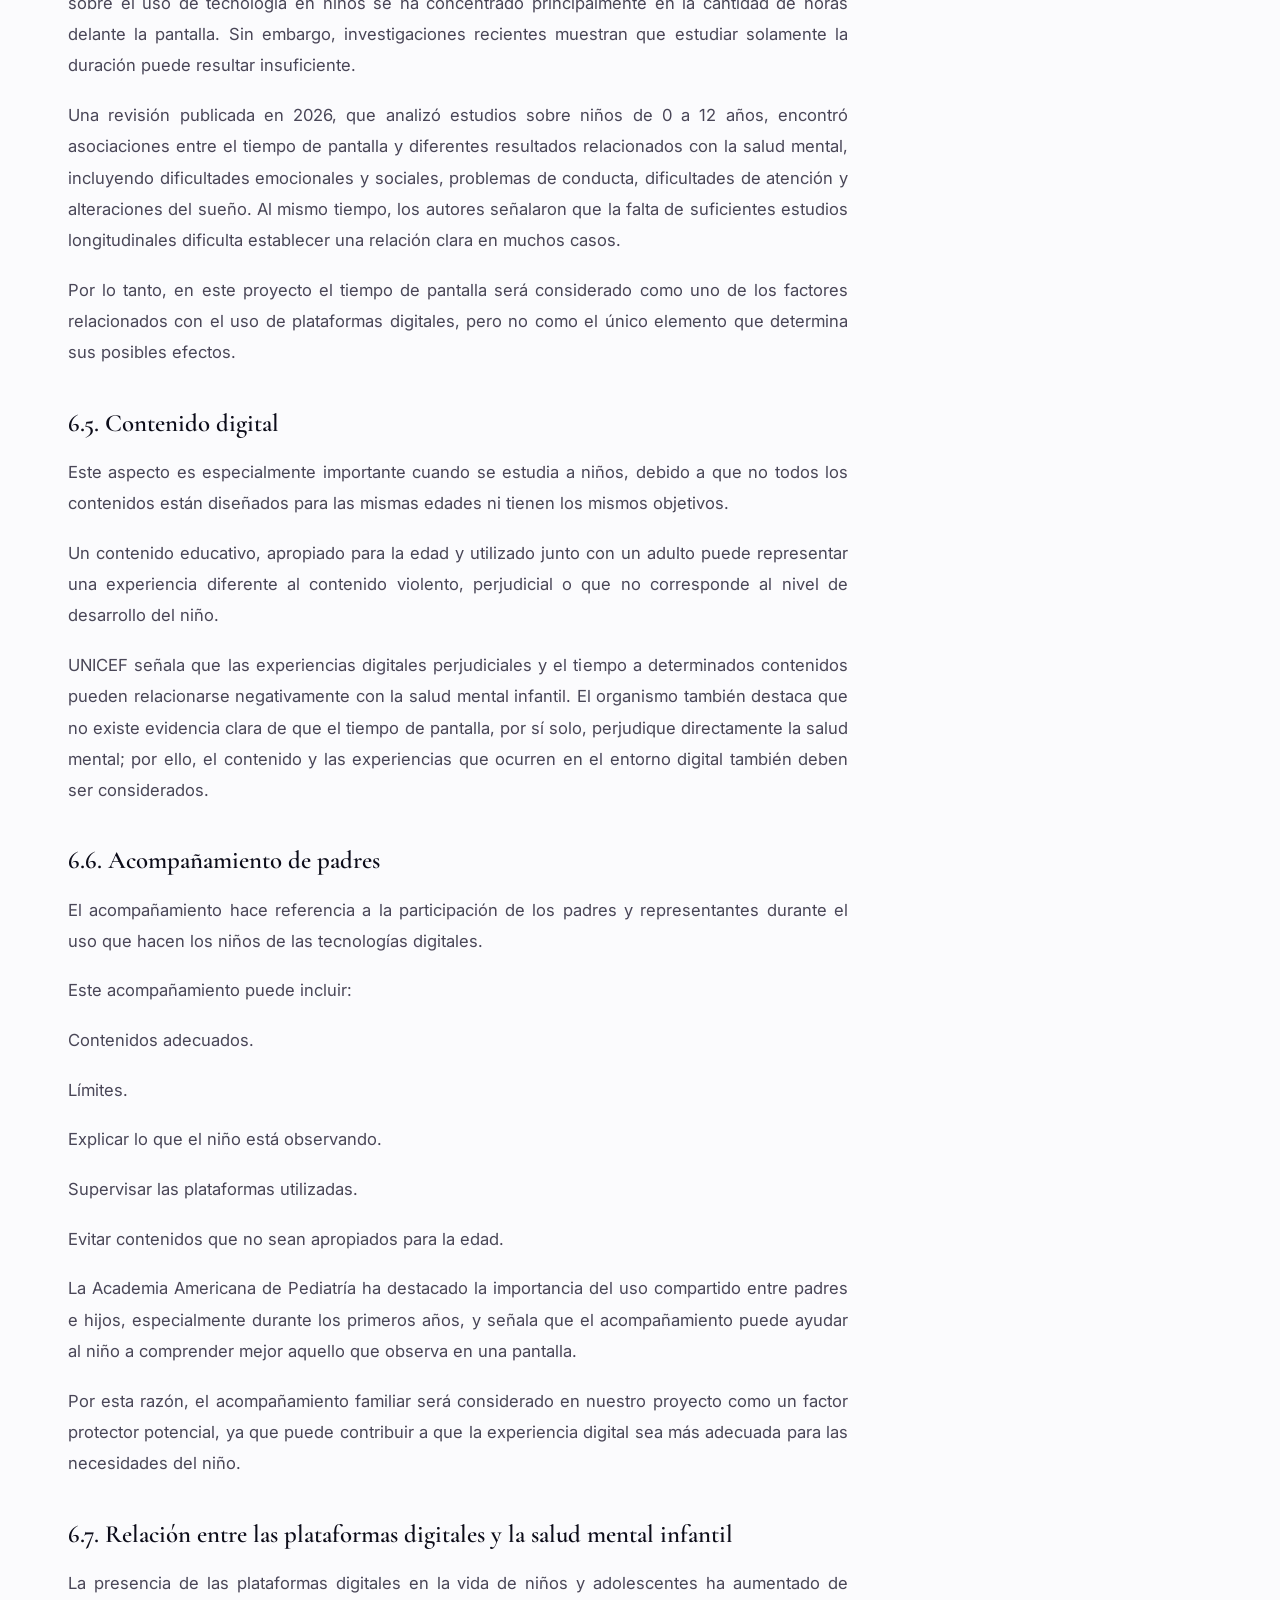
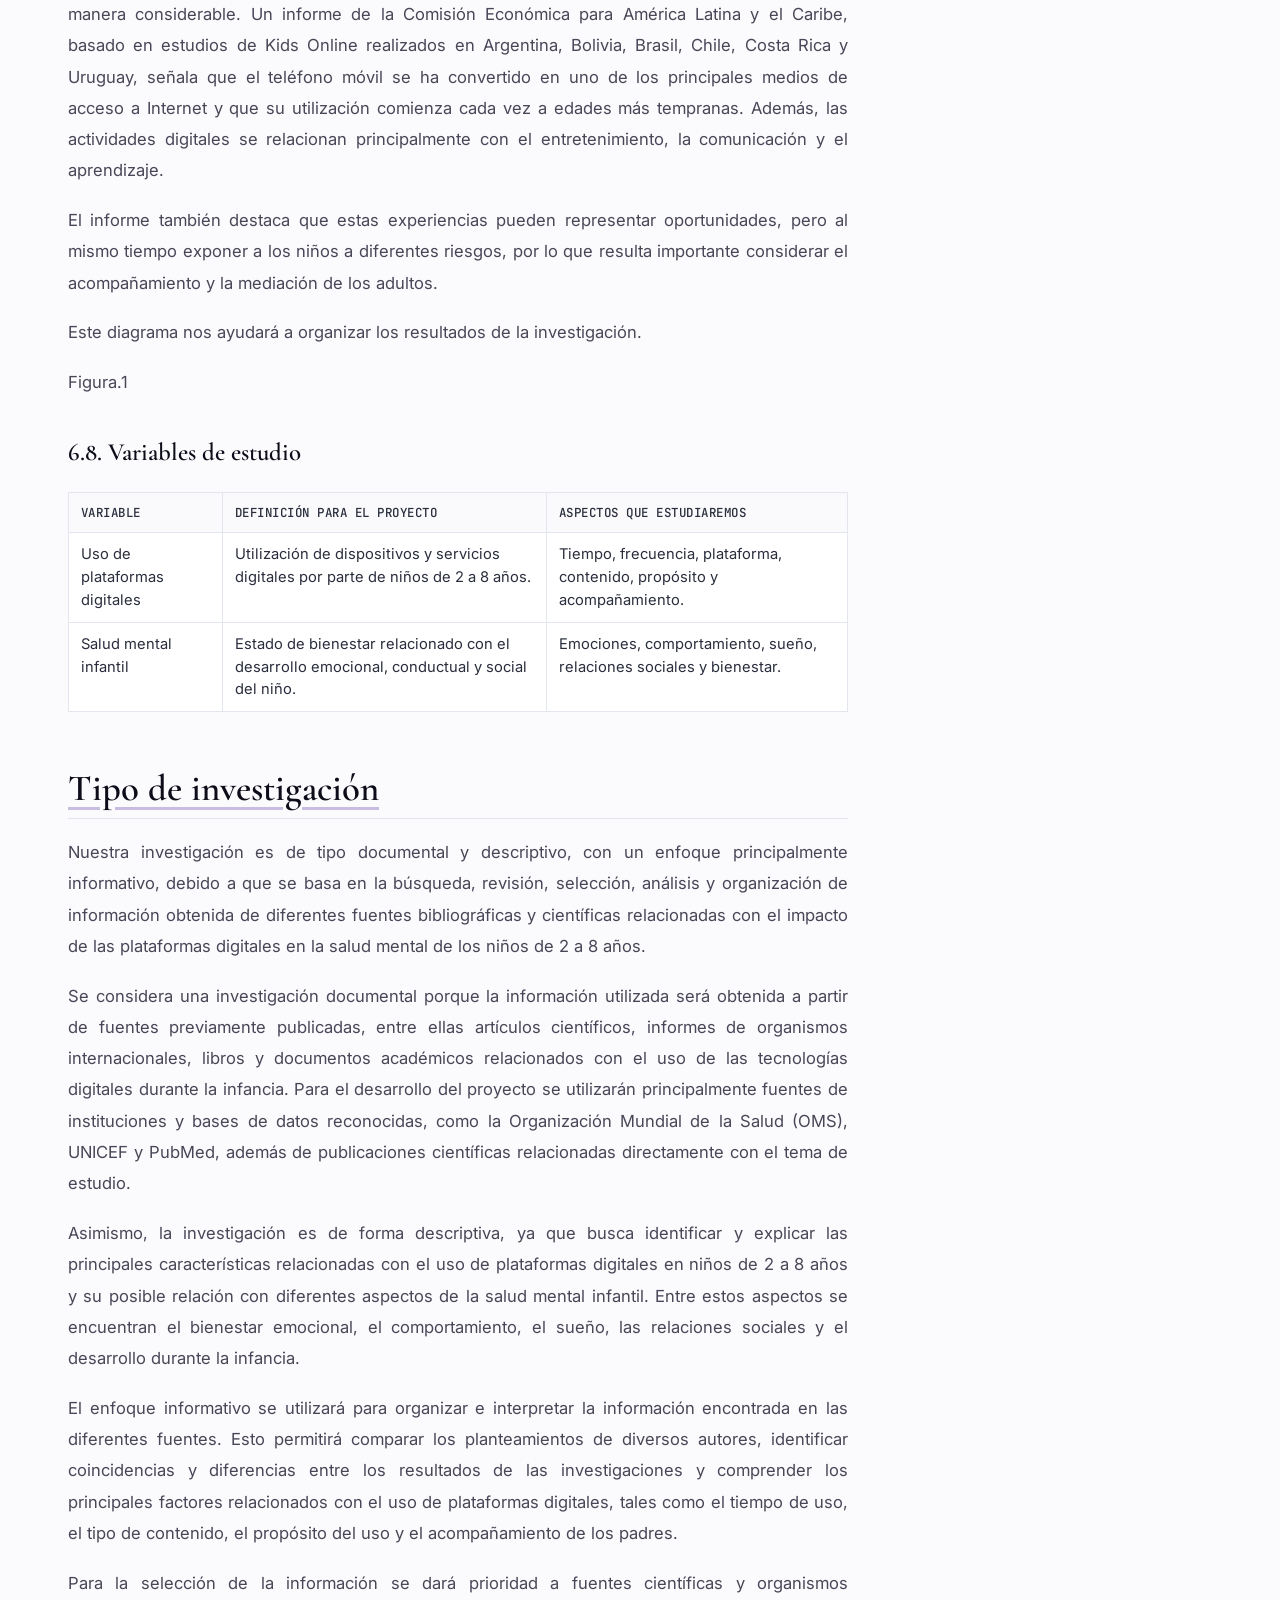
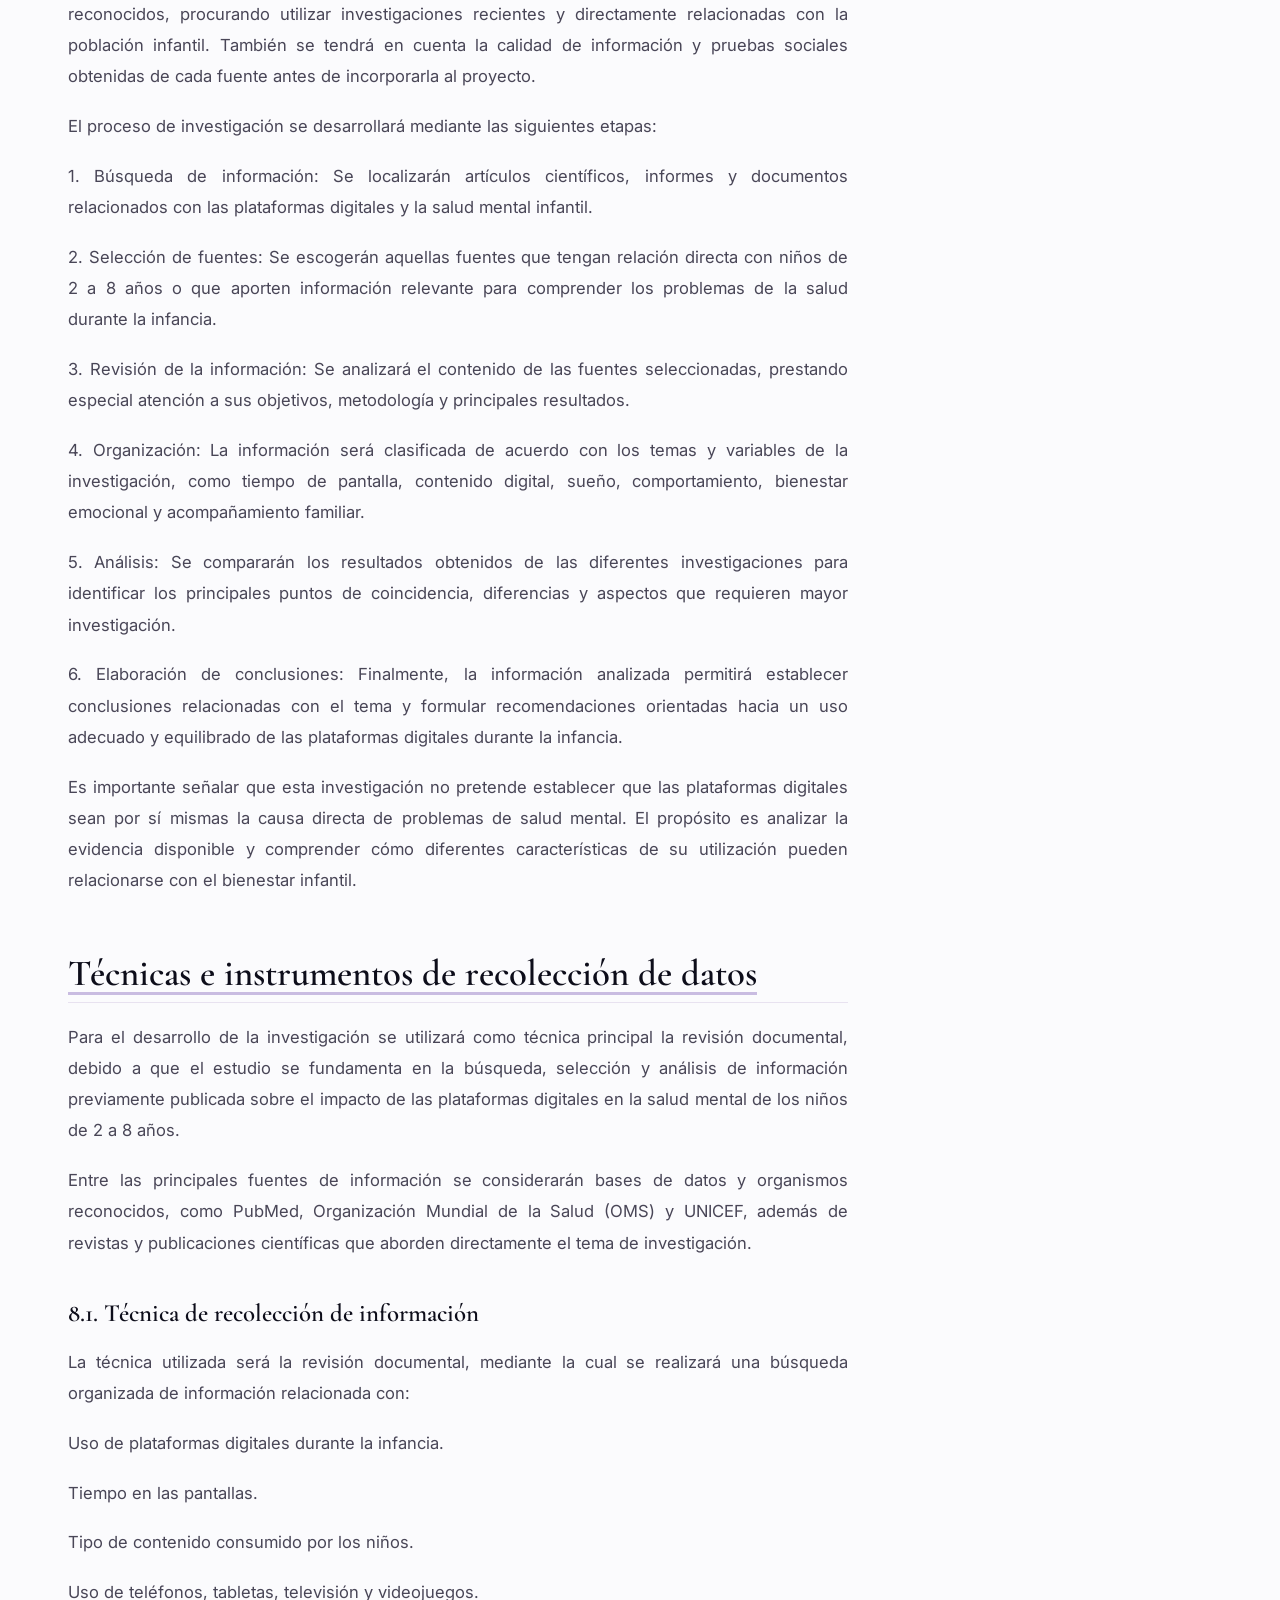
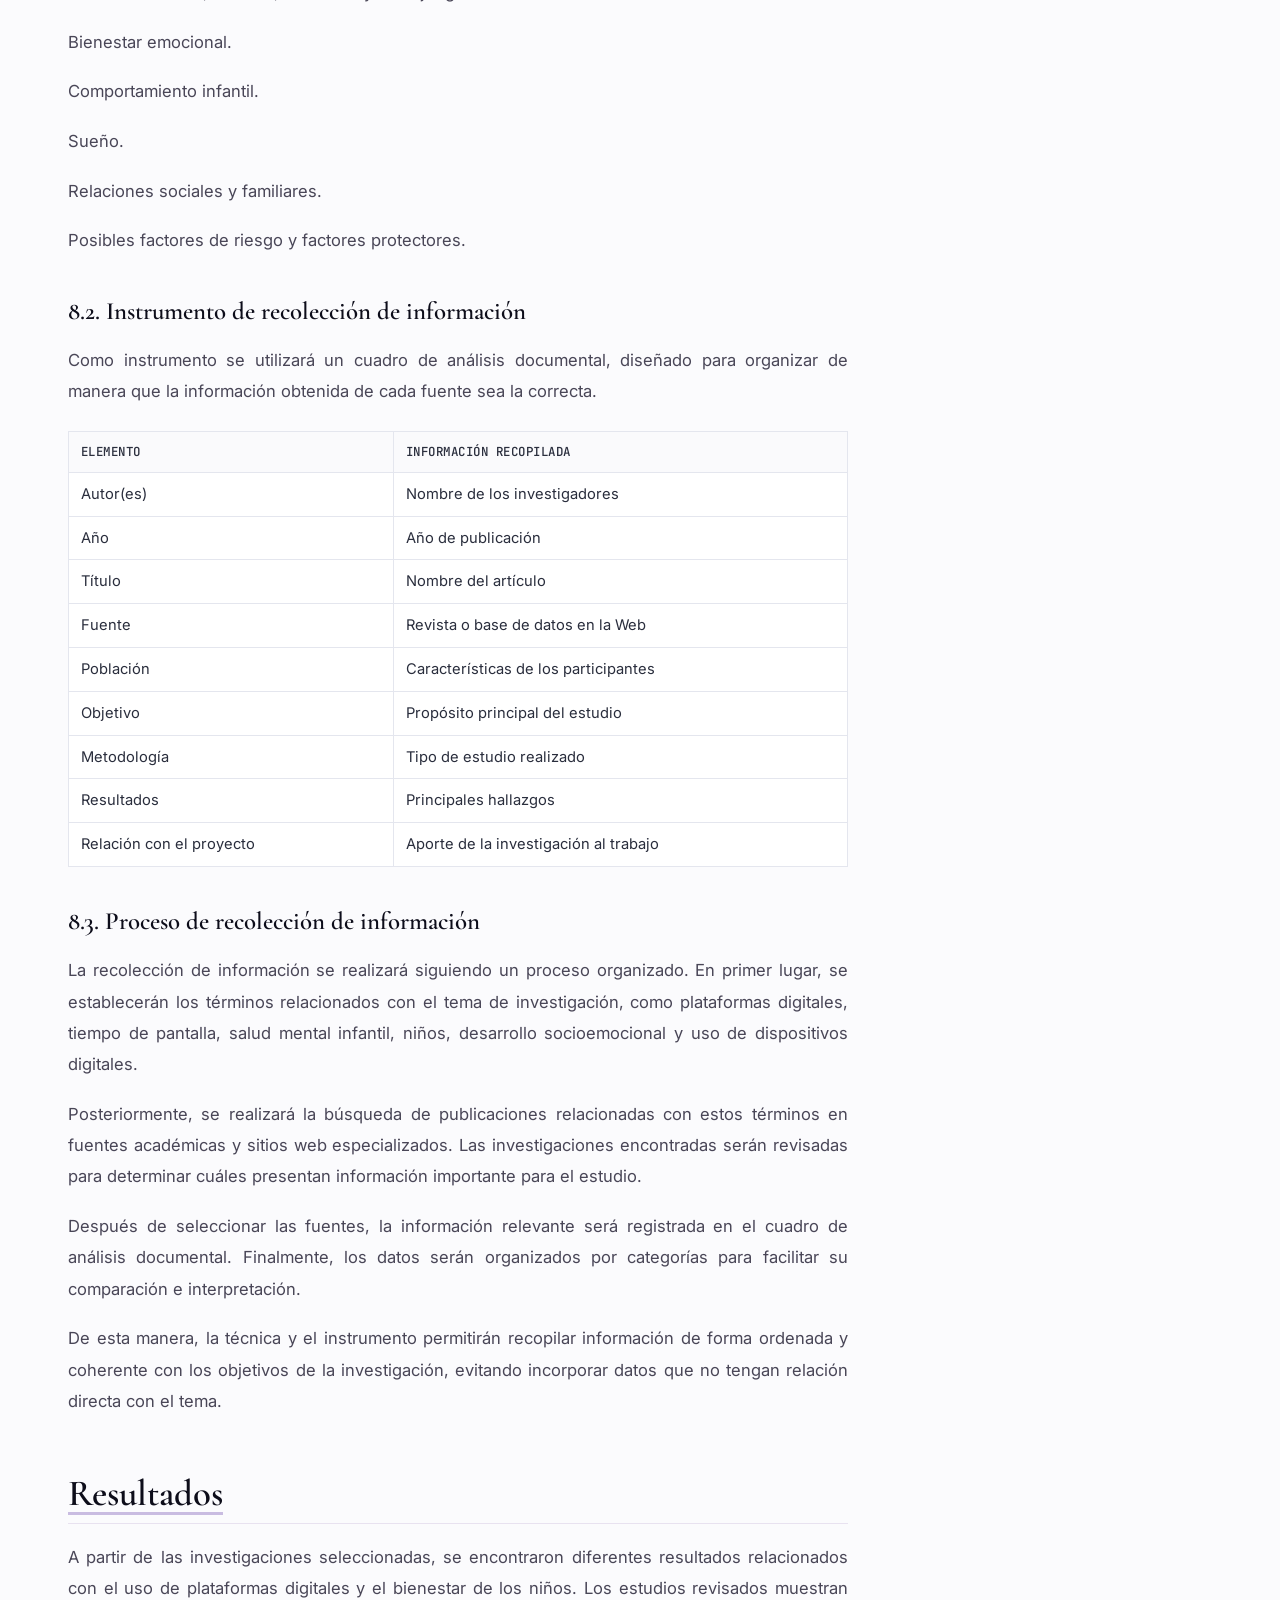
==== commit 71f2633d: "Añadir dinamismo y visualización de datos a los artículos" ====
--- a/articulo-1.html
+++ b/articulo-1.html
@@ -9,6 +9,8 @@
   <link rel="stylesheet" href="article.css">
 </head>
 <body>
+<div class="reading-progress" aria-hidden="true"><span class="progress"></span></div>
+
 
   <div class="progress"></div>
 
--- a/styles.css
+++ b/styles.css
@@ -102,7 +102,7 @@
 .thumb.yellow { background: var(--yellow-soft); }
 .article .category {
   display: block; font-family: var(--mono); font-size: 0.8rem;
-  color: var(--purple); text-transform: uppercase; letter-spacing: 0.04em;
+  color: var(--purple); text-transform: none; letter-spacing: 0.015em;
   margin-bottom: 10px;
 }
 .article h3 { font-size: 1.2rem; font-weight: 600; line-height: 1.35; margin-bottom: 10px; }
--- a/article.css
+++ b/article.css
@@ -247,3 +247,5 @@
 .doc h2{ text-decoration:underline;text-decoration-color:rgba(120,86,179,.38);text-decoration-thickness:3px;text-underline-offset:7px}
 @media(max-width:620px){.study-metric{grid-template-columns:1fr auto;gap:8px}.study-metric>span{grid-column:1/-1}.study-track{grid-column:1}.study-metric b{grid-column:2;grid-row:2}}
 @media(prefers-reduced-motion:reduce){.study-track i{transition:none}.study-visual.is-visible .study-track i{width:var(--bar)}}
+
+.reading-progress{position:fixed;z-index:9999;top:0;left:0;width:100%;height:3px;background:#eee9f5}.reading-progress .progress{display:block;width:0;height:100%;background:linear-gradient(90deg,#7351ad,#35a6a0)}.doc p{line-height:1.88;margin:1.15rem 0;color:#494657}.doc h2,.doc h3,.doc h4{scroll-margin-top:2rem}.doc h2{padding-bottom:.45rem;border-bottom:1px solid #e8e2f0}.insight-board{margin:2.6rem 0 3.2rem;padding:clamp(1.2rem,3vw,2rem);border:1px solid #e8e2f0;border-radius:22px;background:linear-gradient(145deg,#fbfaff,#f3f8f8);box-shadow:0 16px 42px #271d410f}.insight-head{margin-bottom:1.3rem}.insight-kicker{font-size:.72rem;letter-spacing:.13em;text-transform:uppercase;color:#7152a6;font-weight:800}.insight-head h3{font-size:clamp(1.45rem,3vw,2rem);margin:.35rem 0 .4rem;color:#251d36}.insight-head p{color:#696477;line-height:1.65;margin:0}.insight-grid{display:grid;grid-template-columns:repeat(3,minmax(0,1fr));gap:12px}.insight-card{padding:1.1rem;border:1px solid #e9e4ef;border-radius:15px;background:#ffffffdf;display:flex;flex-direction:column;gap:.35rem;min-height:130px}.insight-label{font-size:.78rem;color:#6c6578;font-weight:650}.insight-card strong{font-size:clamp(1.5rem,3vw,2.15rem);color:#513b7d;font-variant-numeric:tabular-nums}.insight-card small{font-size:.8rem;line-height:1.45;color:#777183}.insight-note{margin-top:1.1rem;padding:.9rem 1rem;border-left:3px solid #35a6a0;background:#ffffffbf;color:#615b6c;font-size:.86rem;line-height:1.6}.insight-block{padding:1.15rem 0;border-top:1px solid #e5dfed}.insight-block-title{display:flex;gap:.5rem 1rem;align-items:baseline;justify-content:space-between;flex-wrap:wrap;margin-bottom:.8rem}.insight-block-title span{font-size:.78rem;color:#777183}.insight-bar-row{margin:.8rem 0}.insight-bar-row>div:first-child{display:flex;justify-content:space-between;gap:1rem;font-size:.9rem;color:#514b5e;margin-bottom:.35rem}.insight-bar-row b{color:#513b7d}.insight-bar{height:12px;background:#e9e4ef;border-radius:20px;overflow:hidden}.insight-bar i{display:block;width:0;height:100%;border-radius:inherit;background:linear-gradient(90deg,#7351ad,#35a6a0);transition:width 1.2s ease}.insight-board.in .insight-bar i{width:var(--fill)}.insight-mini{display:flex;gap:1rem;align-items:center;margin-top:1rem;padding:.8rem 1rem;border-radius:12px;background:white}.insight-mini strong{font-size:1.65rem;color:#513b7d}.insight-mini span{font-size:.86rem;color:#615b6c}@media(max-width:720px){.insight-grid{grid-template-columns:repeat(2,minmax(0,1fr))}}@media(max-width:460px){.insight-grid{grid-template-columns:1fr}.insight-block-title{display:block}.insight-block-title span{display:block;margin-top:.2rem}}@media(prefers-reduced-motion:reduce){.insight-bar i{transition:none}}
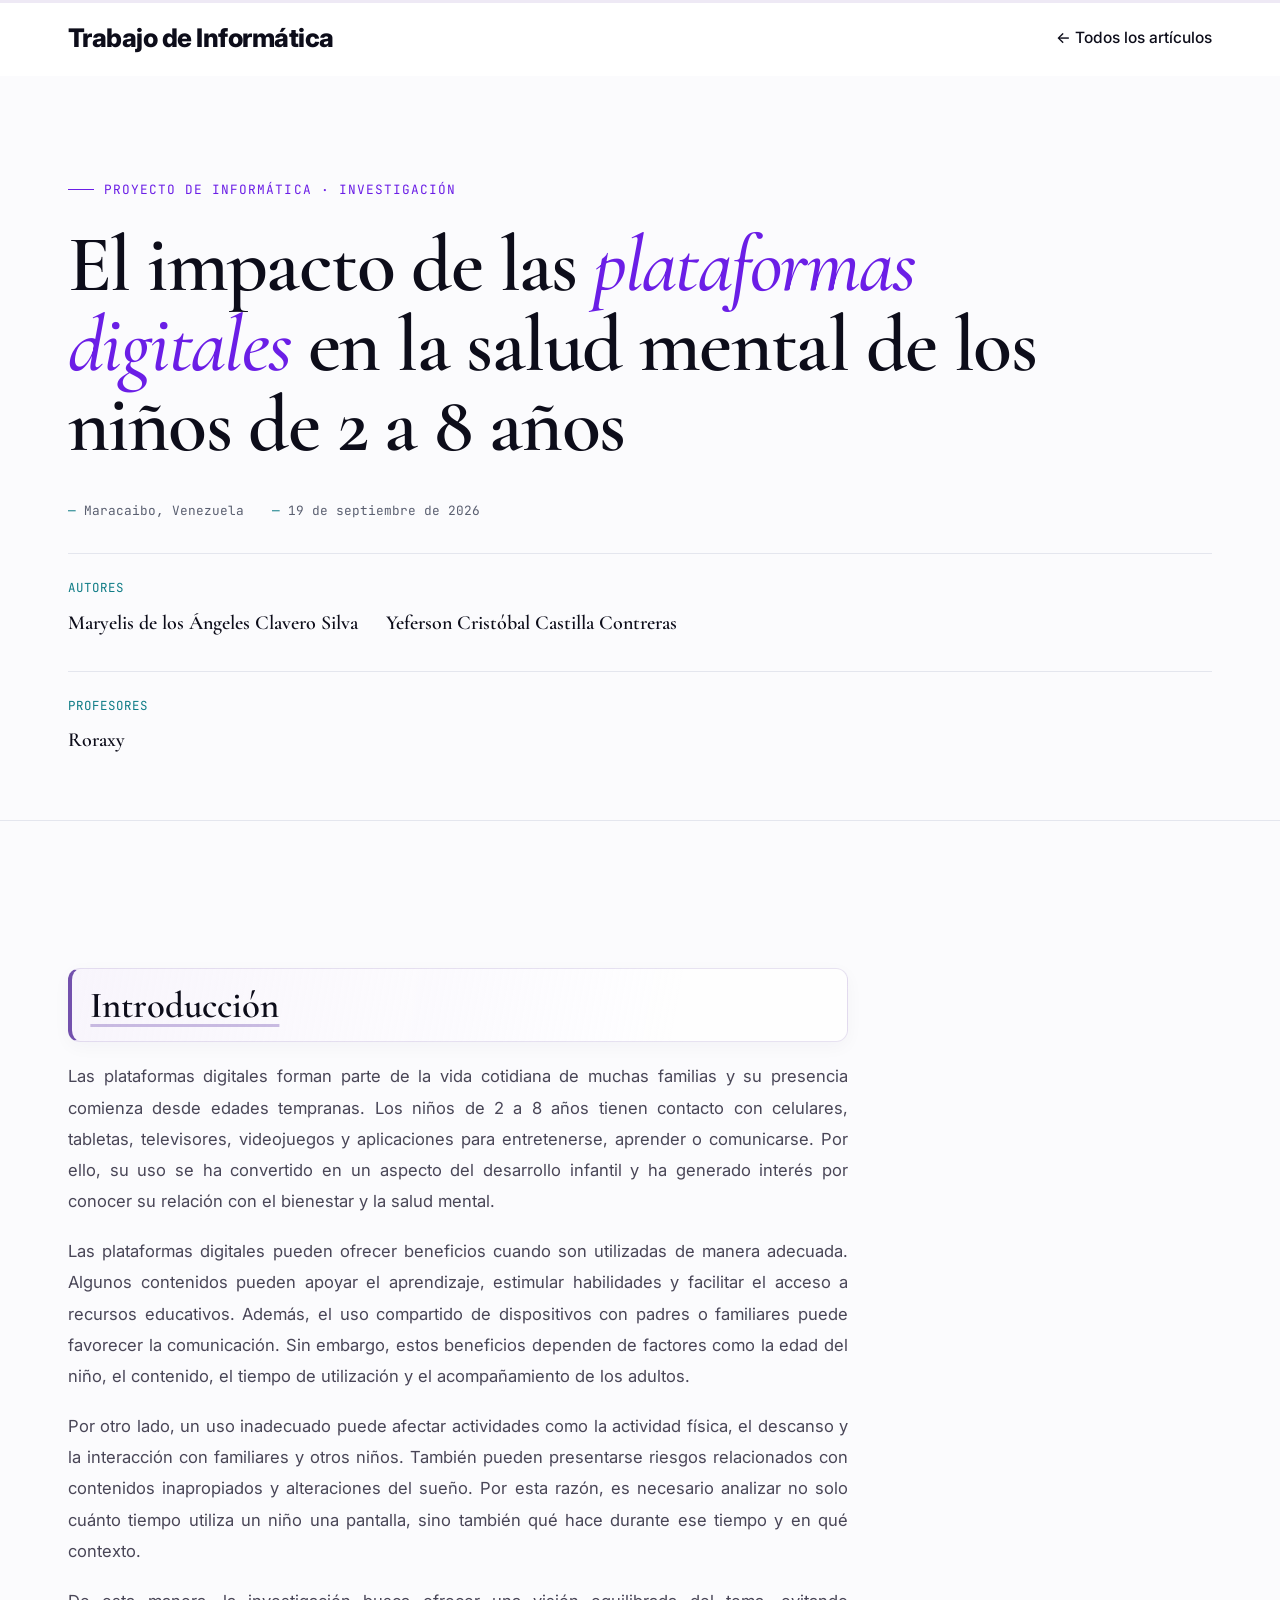
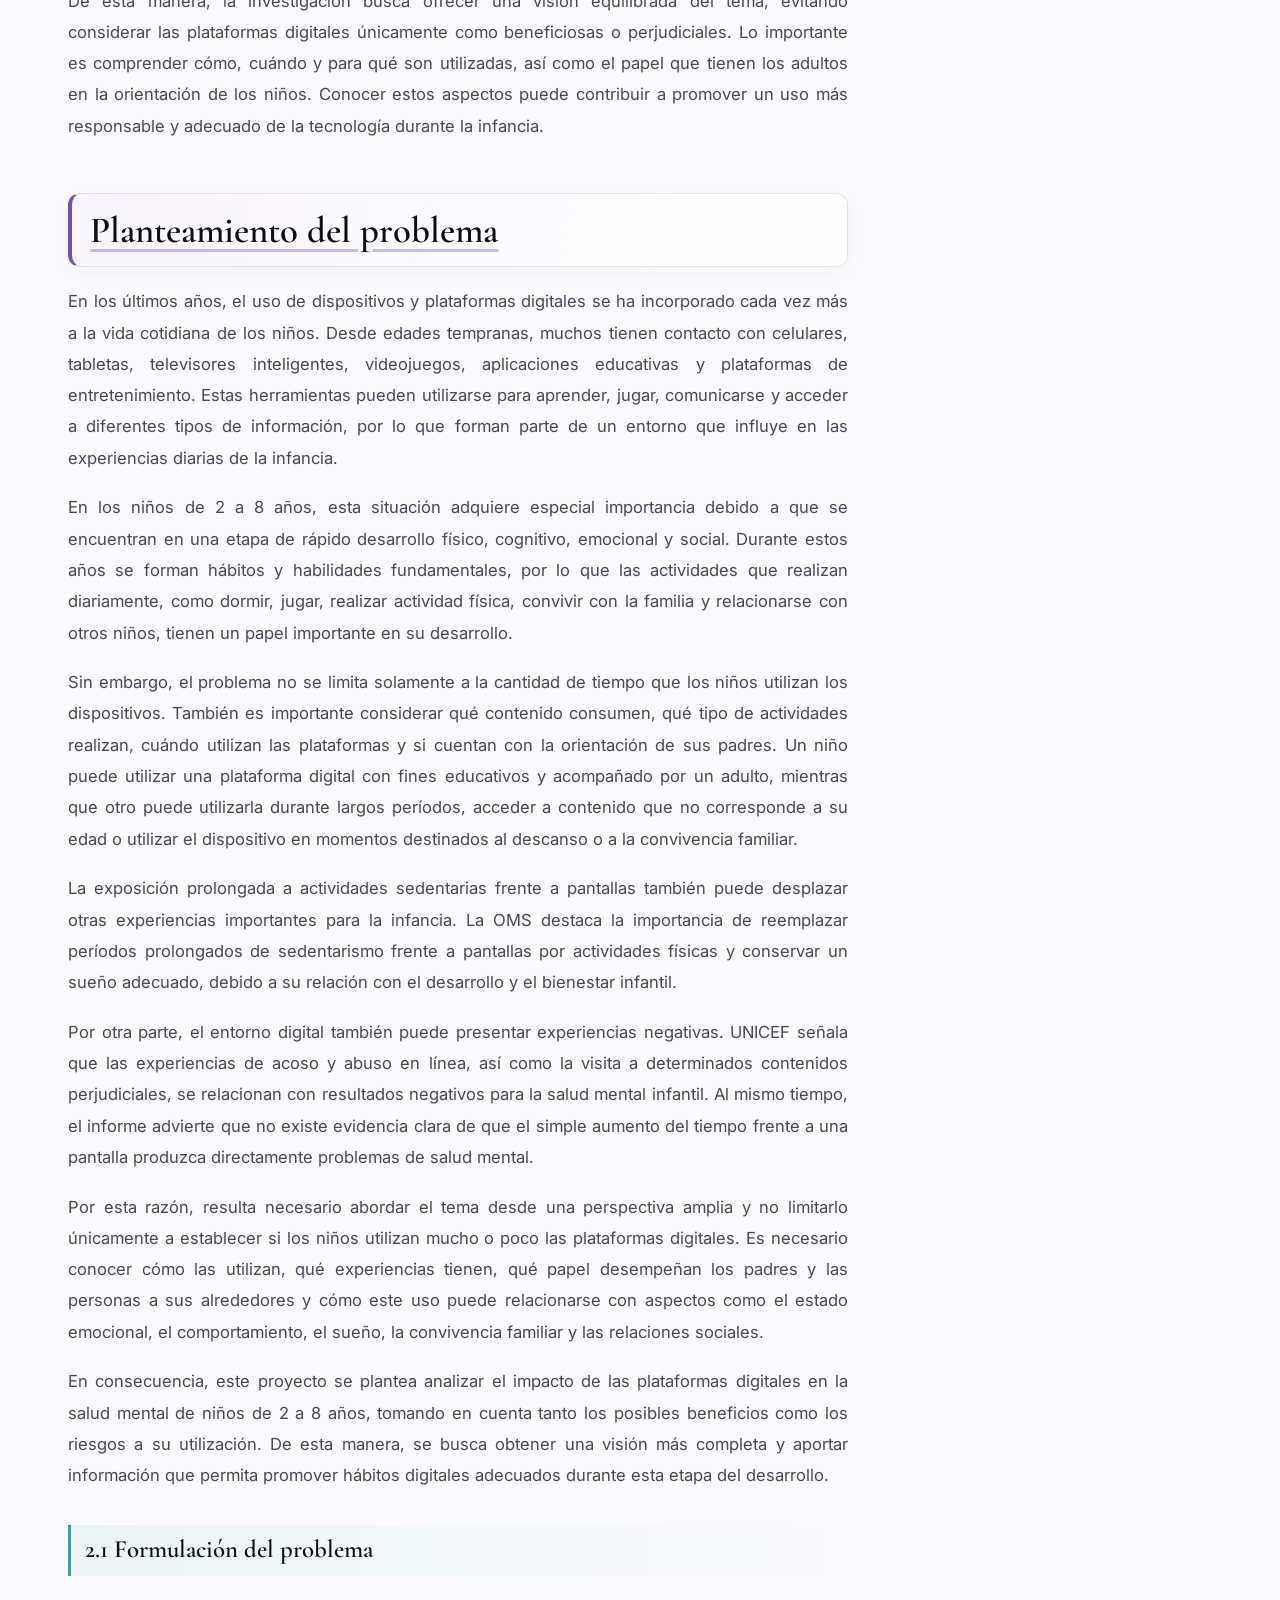
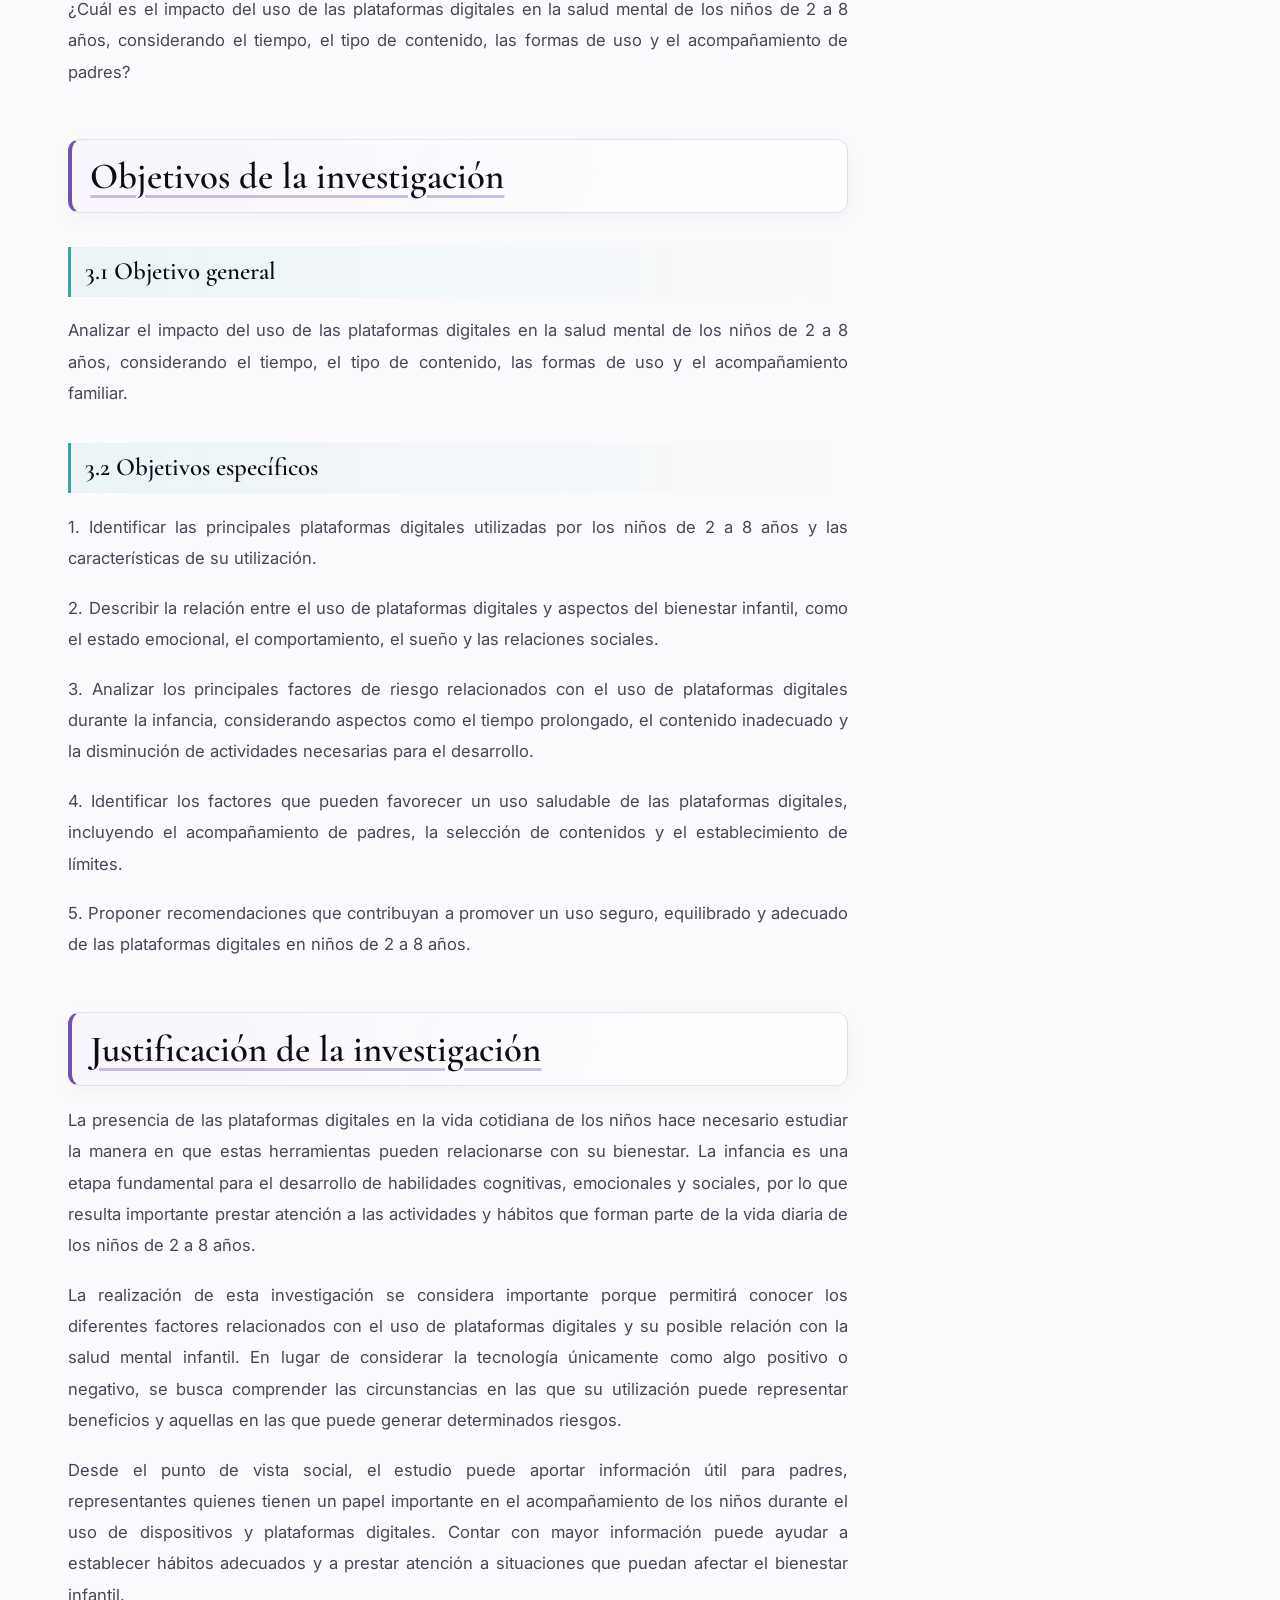
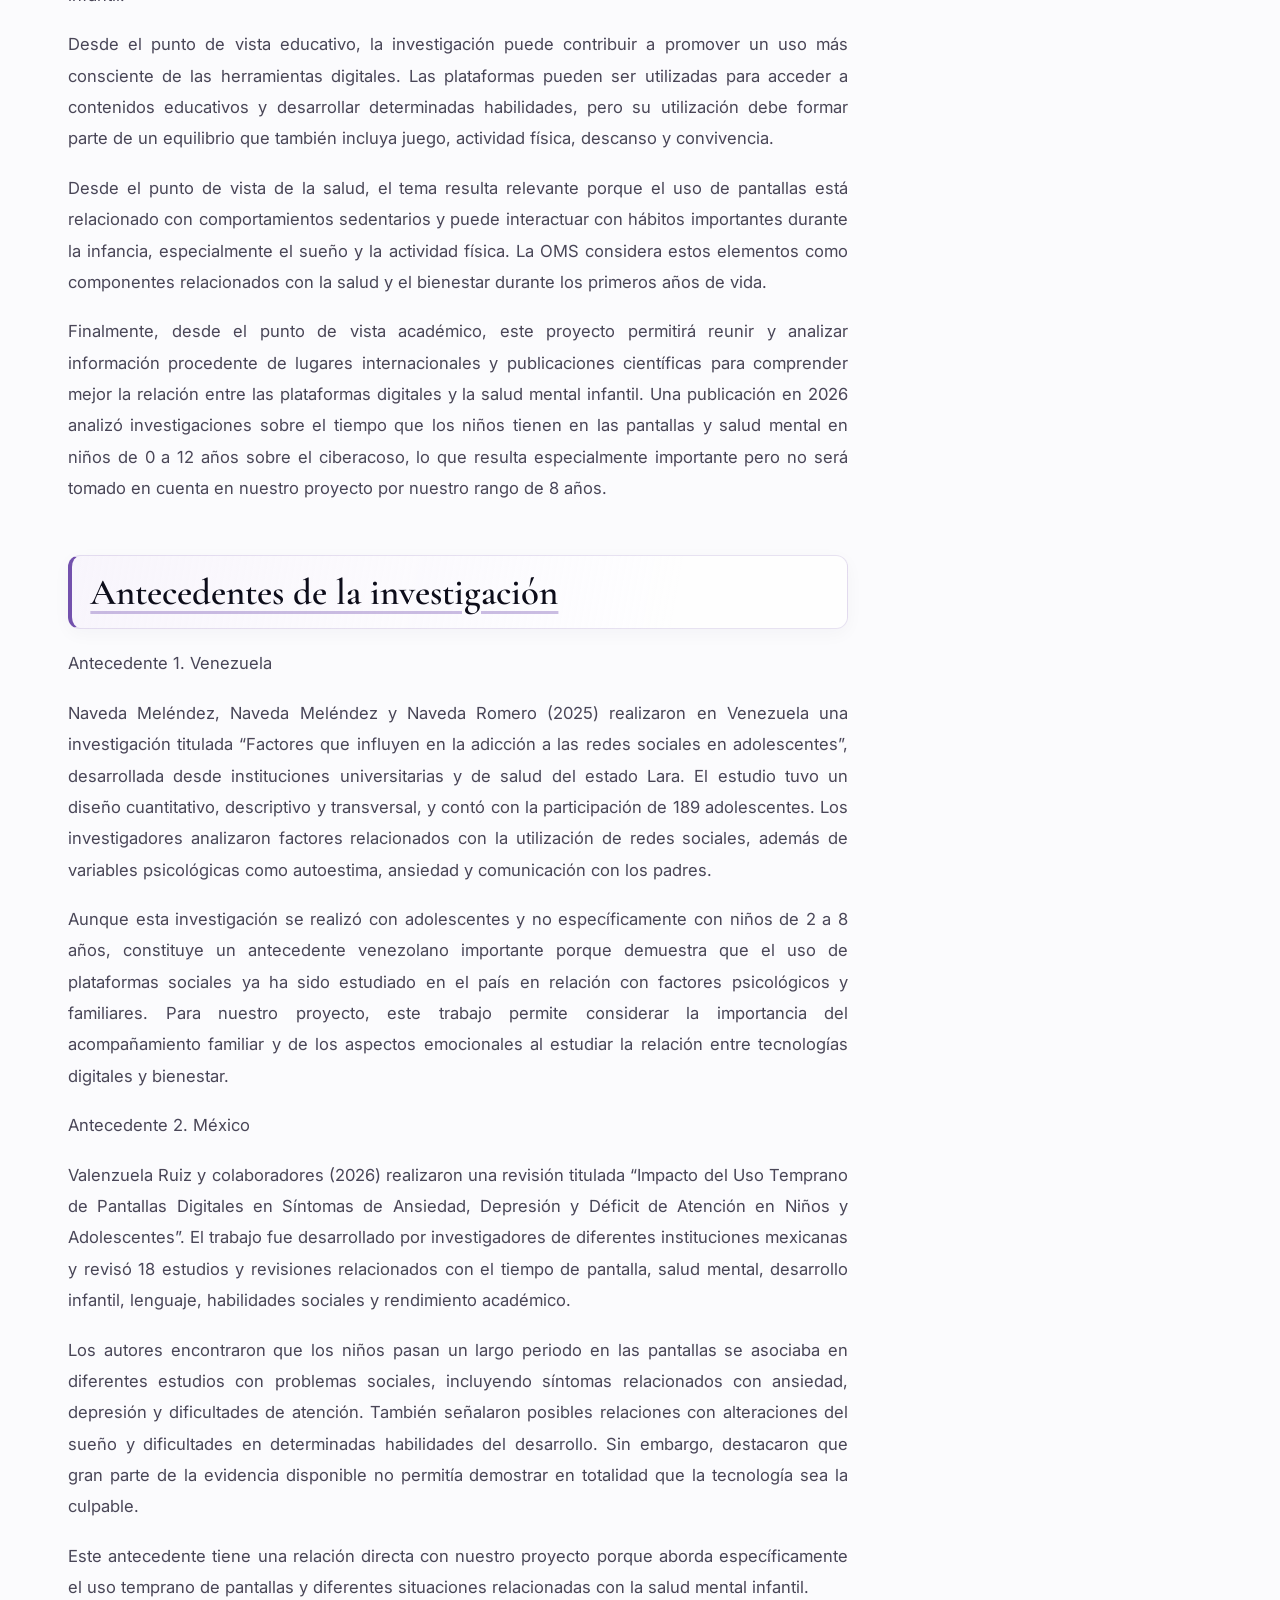
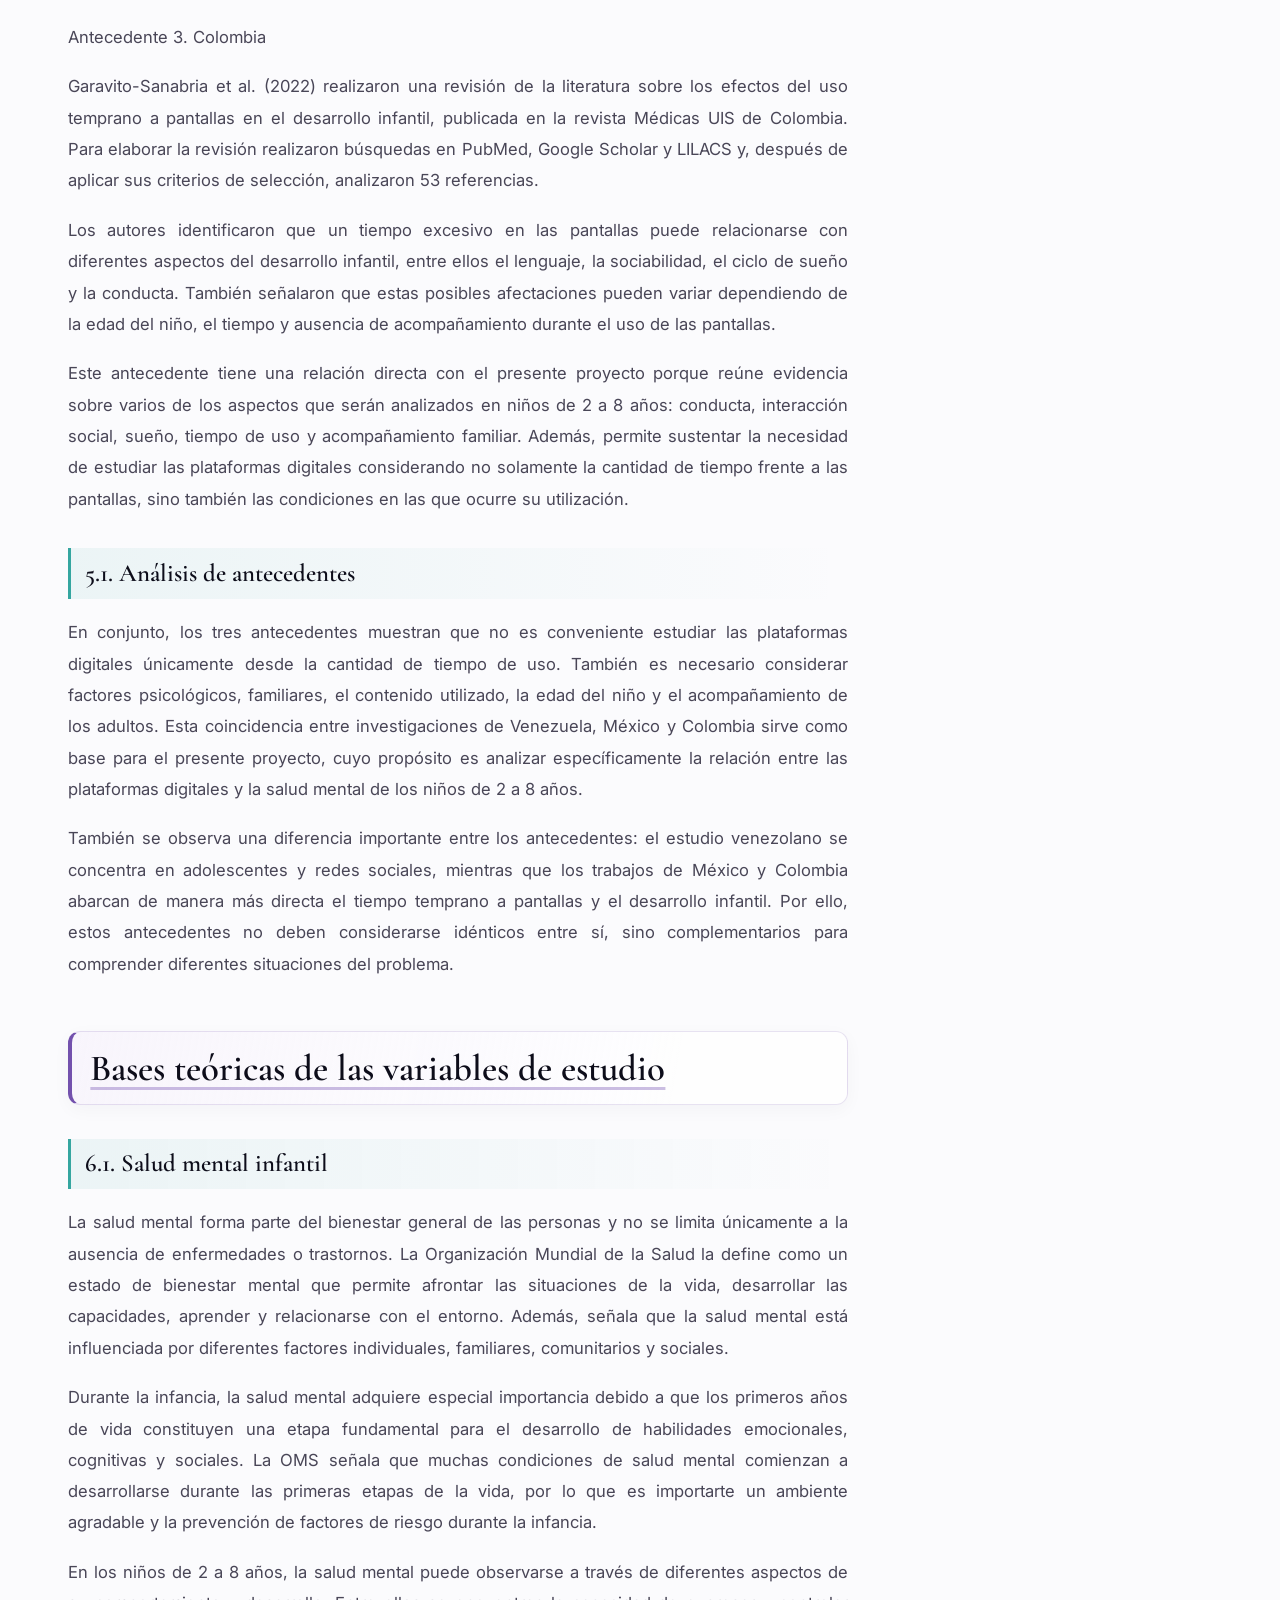
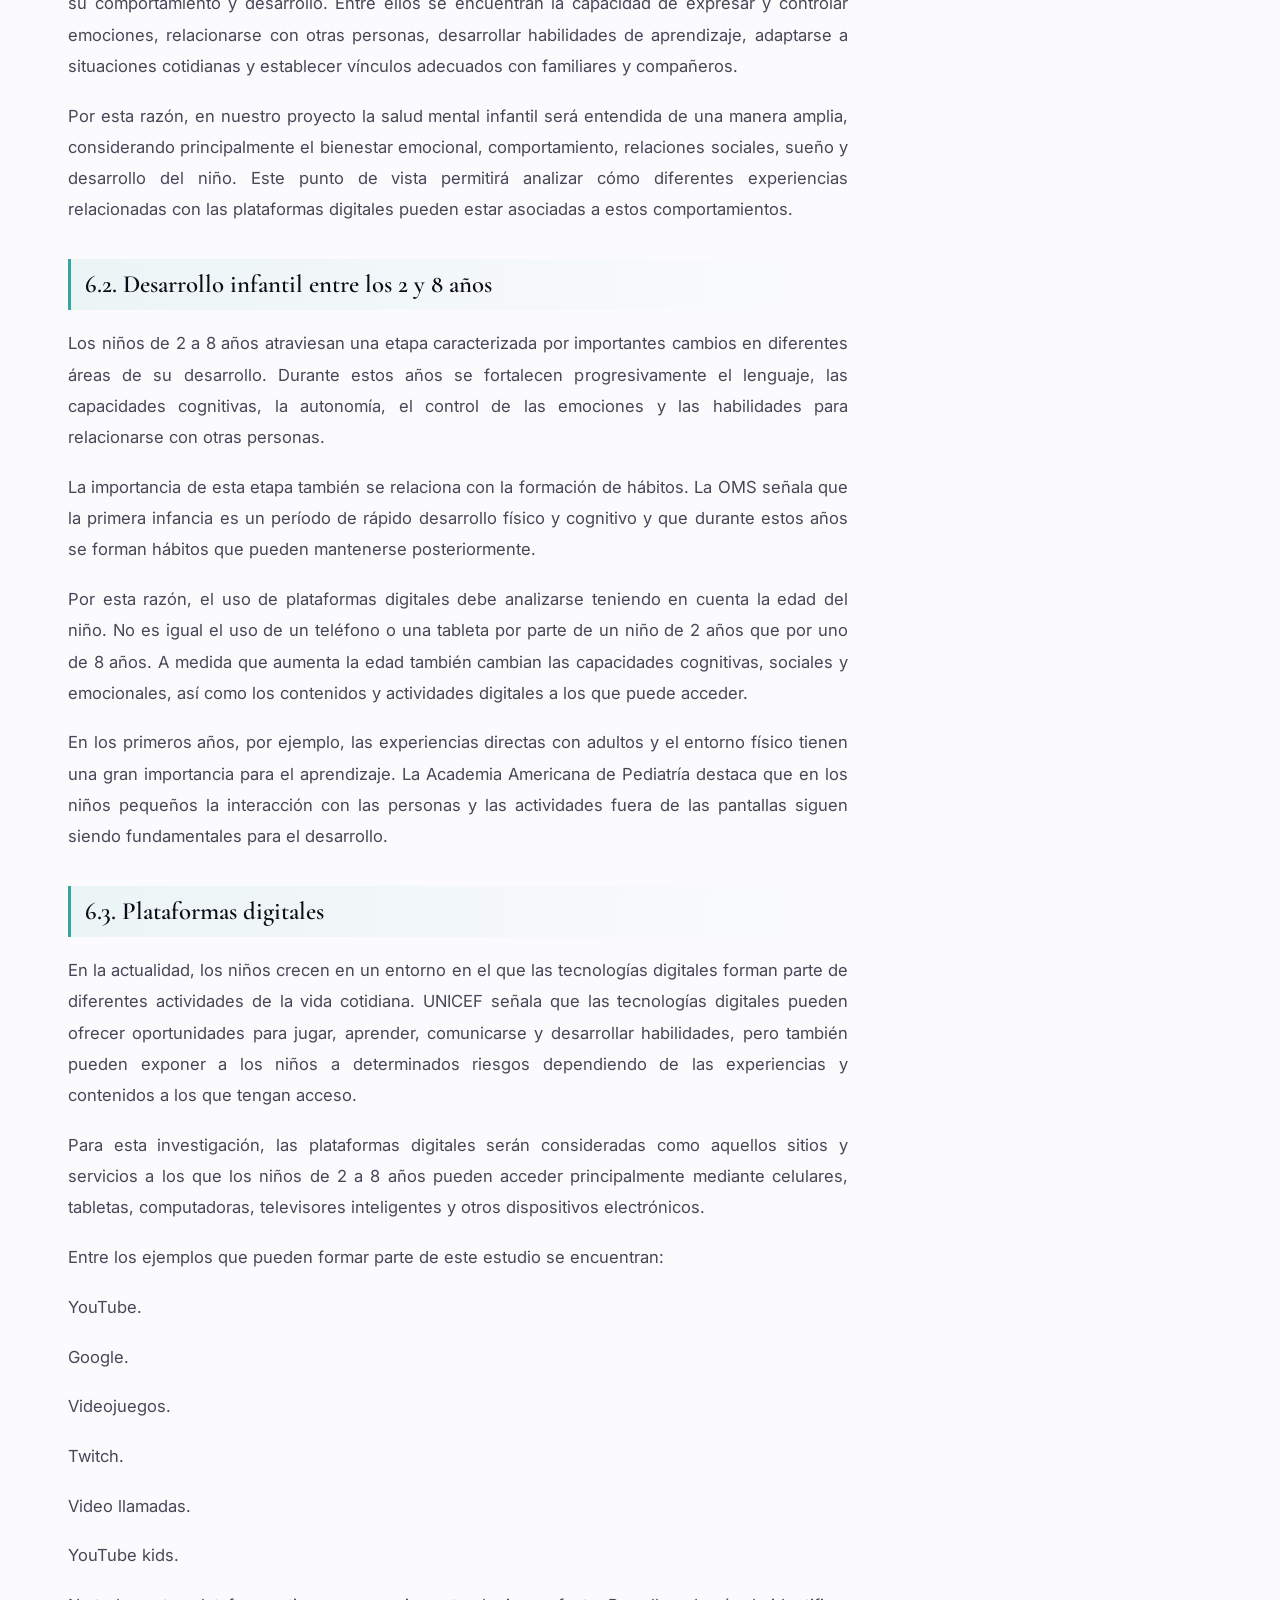
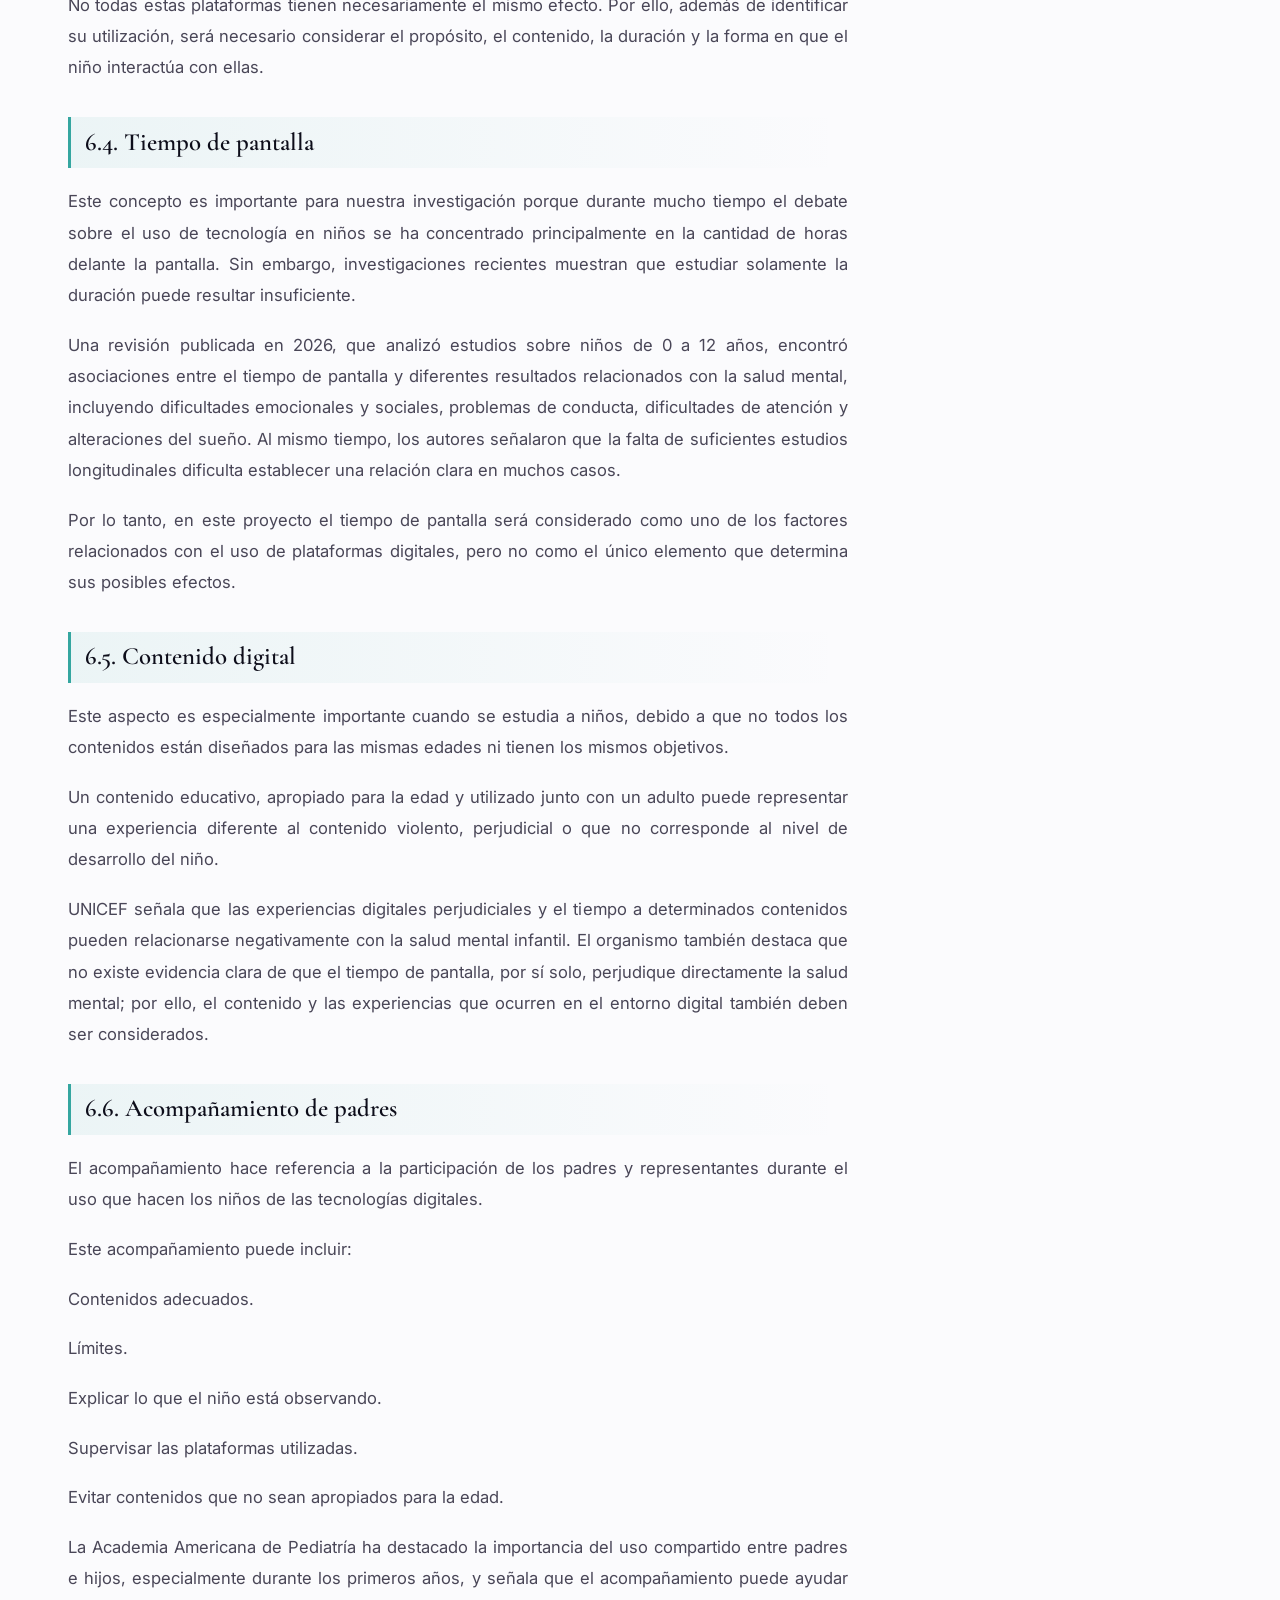
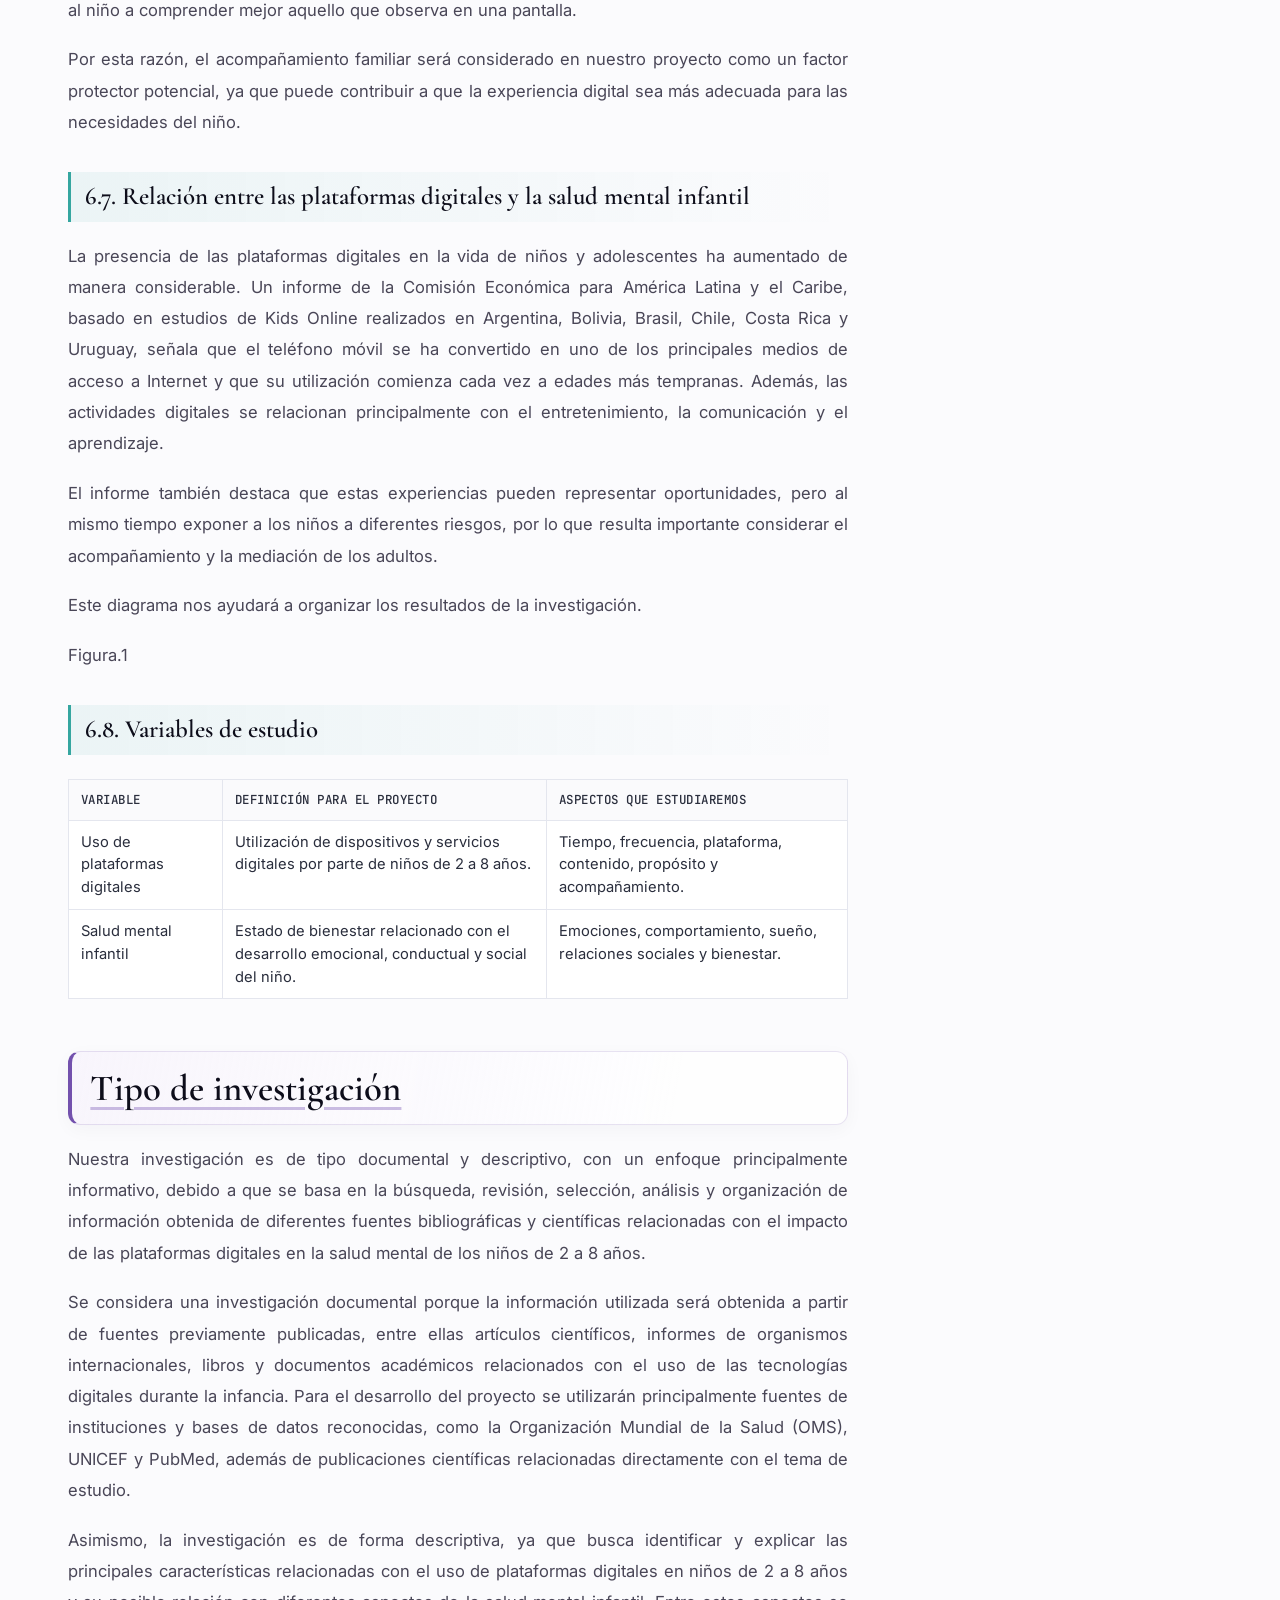
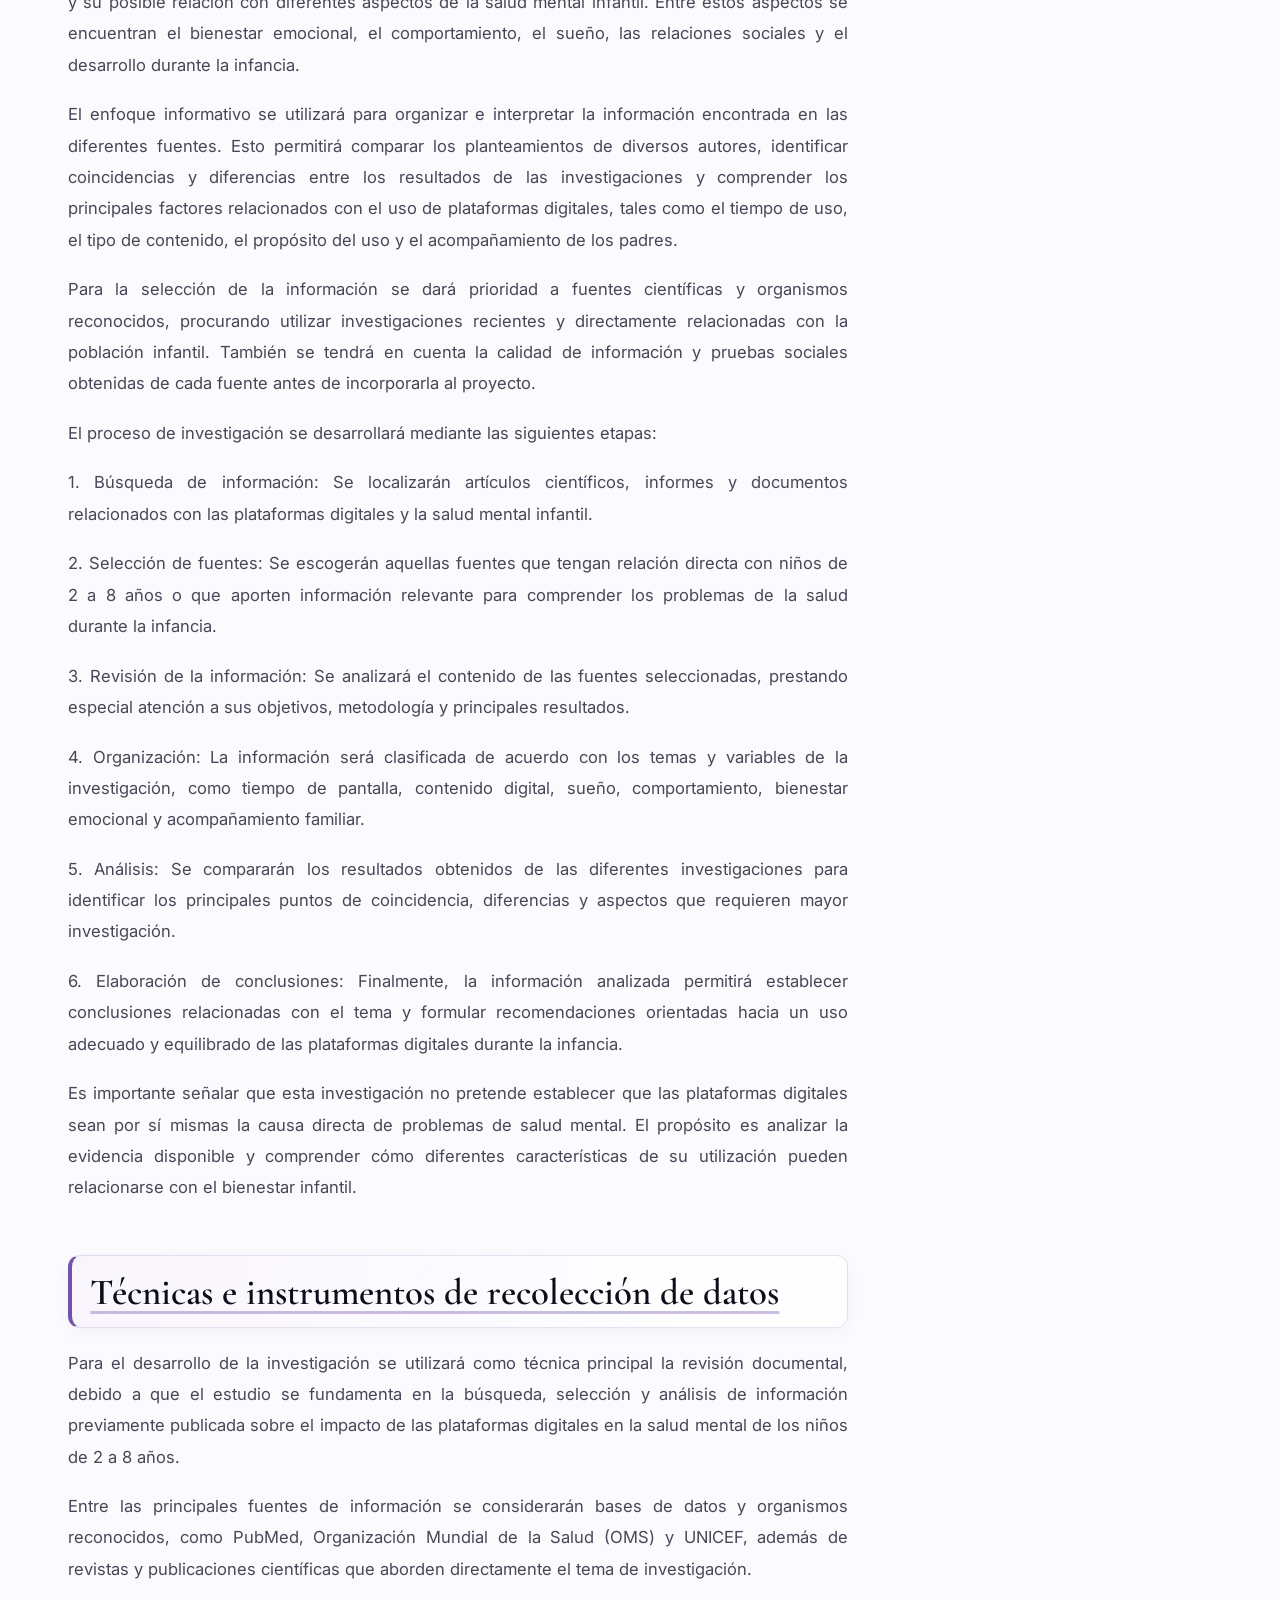
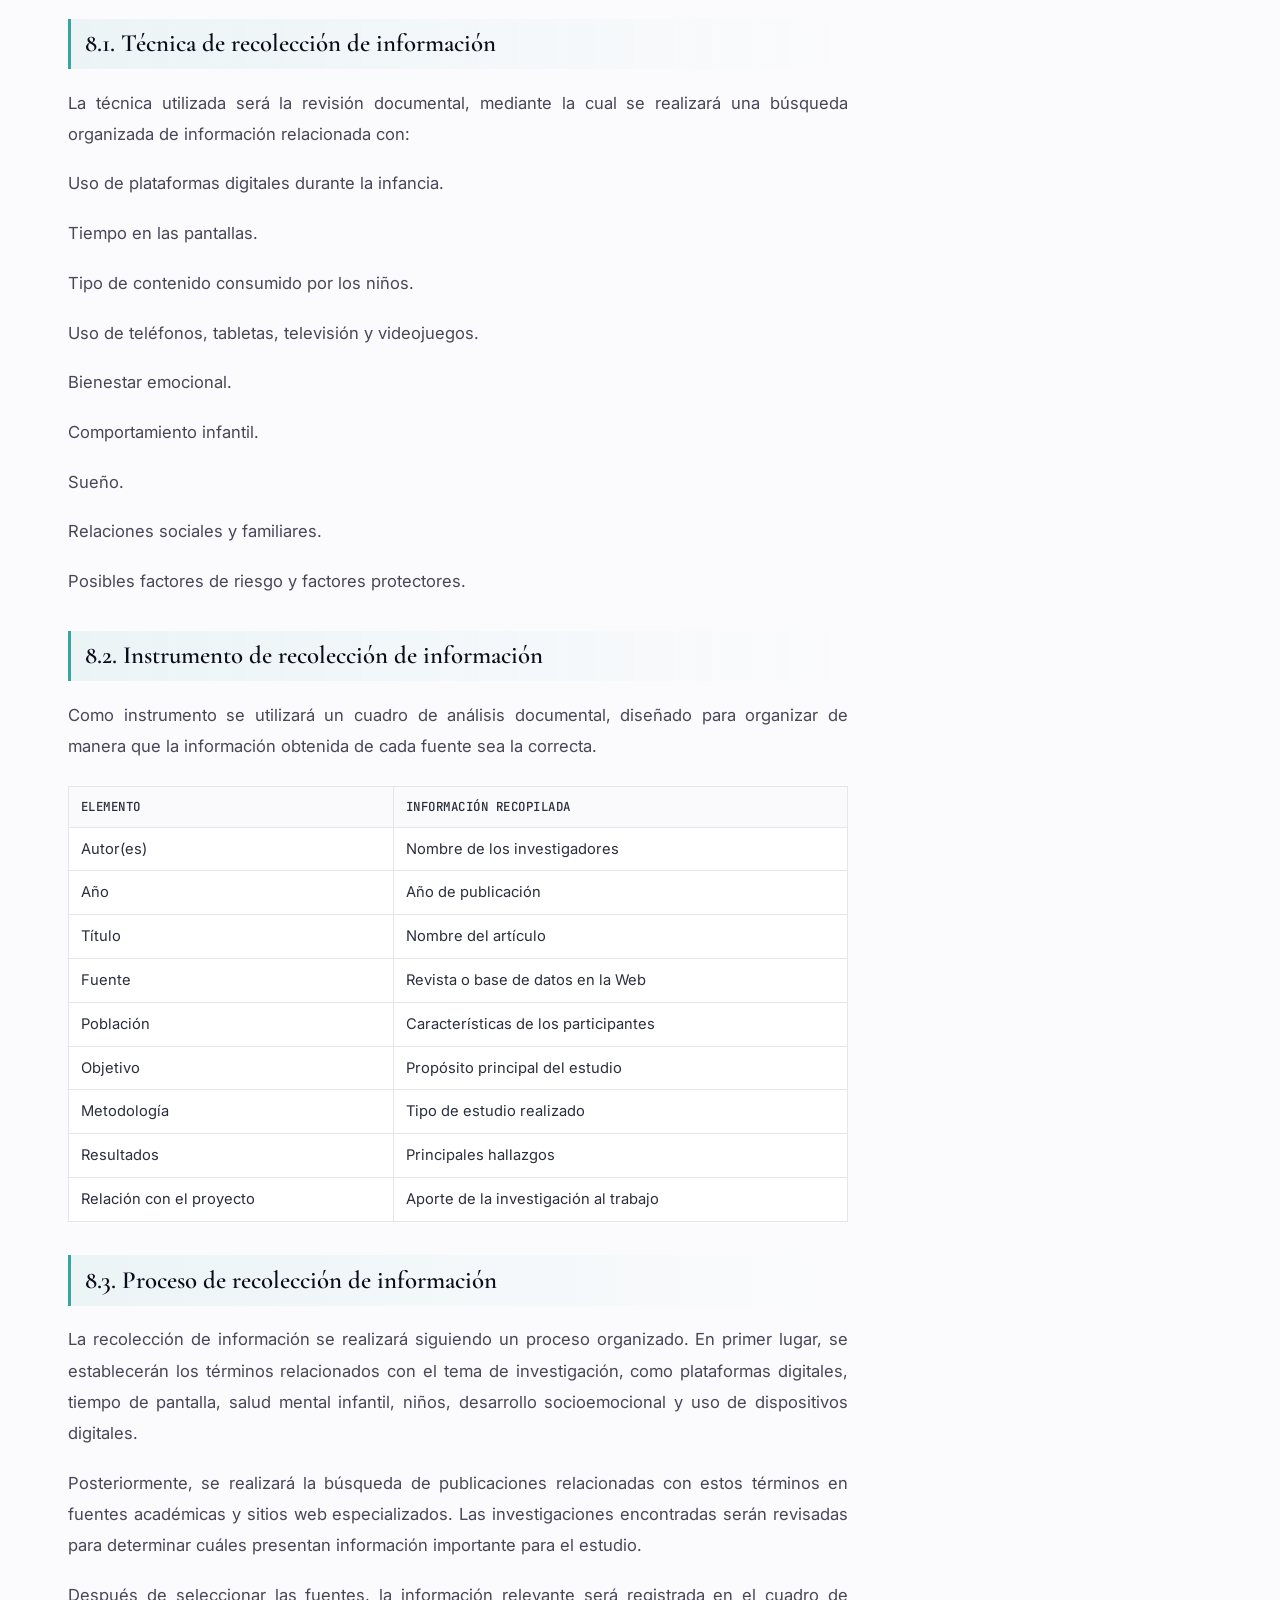
==== commit f95b4a05: "Animar cifras y reforzar marcos visuales de los artículos" ====
--- a/articulo-1.html
+++ b/articulo-1.html
@@ -175,14 +175,14 @@
   <p class="study-intro">Las siguientes barras representan cantidades mencionadas en el texto. Son dos investigaciones distintas y no constituyen porcentajes de riesgo ni mediciones propias del equipo.</p>
   <div class="study-panel">
     <div class="study-panel-head"><strong>Revisión publicada en 2025</strong><span>Revisión sobre uso de pantallas</span></div>
-    <div class="study-metric"><span>Estudios incluidos</span><div class="study-track"><i style="--bar:100%"></i></div><b>132</b></div>
-    <div class="study-metric"><span>Estudios analizados</span><div class="study-track"><i style="--bar:88.6%"></i></div><b>117</b></div>
-    <div class="study-count"><strong>292.739</strong><span>niños incluidos en el análisis</span></div>
+    <div class="study-metric"><span>Estudios incluidos</span><div class="study-track"><i style="--bar:100%"></i></div><b data-to="132">132</b></div>
+    <div class="study-metric"><span>Estudios analizados</span><div class="study-track"><i style="--bar:88.6%"></i></div><b data-to="117">117</b></div>
+    <div class="study-count"><strong data-to="292739">292.739</strong><span>niños incluidos en el análisis</span></div>
   </div>
   <div class="study-panel">
     <div class="study-panel-head"><strong>JAMA Pediatrics (2024)</strong><span>Primera infancia</span></div>
-    <div class="study-metric"><span>Estudios</span><div class="study-track"><i style="--bar:75.8%"></i></div><b>100</b></div>
-    <div class="study-count"><strong>176.742</strong><span>participantes</span></div>
+    <div class="study-metric"><span>Estudios</span><div class="study-track"><i style="--bar:75.8%"></i></div><b data-to="100">100</b></div>
+    <div class="study-count"><strong data-to="176742">176.742</strong><span>participantes</span></div>
   </div>
   <p class="study-footnote">Las longitudes de las barras se escalan dentro de cada bloque de datos; no comparan poblaciones ni resultados entre investigaciones.</p>
 </section>
--- a/article.css
+++ b/article.css
@@ -248,4 +248,12 @@
 @media(max-width:620px){.study-metric{grid-template-columns:1fr auto;gap:8px}.study-metric>span{grid-column:1/-1}.study-track{grid-column:1}.study-metric b{grid-column:2;grid-row:2}}
 @media(prefers-reduced-motion:reduce){.study-track i{transition:none}.study-visual.is-visible .study-track i{width:var(--bar)}}
 
-.reading-progress{position:fixed;z-index:9999;top:0;left:0;width:100%;height:3px;background:#eee9f5}.reading-progress .progress{display:block;width:0;height:100%;background:linear-gradient(90deg,#7351ad,#35a6a0)}.doc p{line-height:1.88;margin:1.15rem 0;color:#494657}.doc h2,.doc h3,.doc h4{scroll-margin-top:2rem}.doc h2{padding-bottom:.45rem;border-bottom:1px solid #e8e2f0}.insight-board{margin:2.6rem 0 3.2rem;padding:clamp(1.2rem,3vw,2rem);border:1px solid #e8e2f0;border-radius:22px;background:linear-gradient(145deg,#fbfaff,#f3f8f8);box-shadow:0 16px 42px #271d410f}.insight-head{margin-bottom:1.3rem}.insight-kicker{font-size:.72rem;letter-spacing:.13em;text-transform:uppercase;color:#7152a6;font-weight:800}.insight-head h3{font-size:clamp(1.45rem,3vw,2rem);margin:.35rem 0 .4rem;color:#251d36}.insight-head p{color:#696477;line-height:1.65;margin:0}.insight-grid{display:grid;grid-template-columns:repeat(3,minmax(0,1fr));gap:12px}.insight-card{padding:1.1rem;border:1px solid #e9e4ef;border-radius:15px;background:#ffffffdf;display:flex;flex-direction:column;gap:.35rem;min-height:130px}.insight-label{font-size:.78rem;color:#6c6578;font-weight:650}.insight-card strong{font-size:clamp(1.5rem,3vw,2.15rem);color:#513b7d;font-variant-numeric:tabular-nums}.insight-card small{font-size:.8rem;line-height:1.45;color:#777183}.insight-note{margin-top:1.1rem;padding:.9rem 1rem;border-left:3px solid #35a6a0;background:#ffffffbf;color:#615b6c;font-size:.86rem;line-height:1.6}.insight-block{padding:1.15rem 0;border-top:1px solid #e5dfed}.insight-block-title{display:flex;gap:.5rem 1rem;align-items:baseline;justify-content:space-between;flex-wrap:wrap;margin-bottom:.8rem}.insight-block-title span{font-size:.78rem;color:#777183}.insight-bar-row{margin:.8rem 0}.insight-bar-row>div:first-child{display:flex;justify-content:space-between;gap:1rem;font-size:.9rem;color:#514b5e;margin-bottom:.35rem}.insight-bar-row b{color:#513b7d}.insight-bar{height:12px;background:#e9e4ef;border-radius:20px;overflow:hidden}.insight-bar i{display:block;width:0;height:100%;border-radius:inherit;background:linear-gradient(90deg,#7351ad,#35a6a0);transition:width 1.2s ease}.insight-board.in .insight-bar i{width:var(--fill)}.insight-mini{display:flex;gap:1rem;align-items:center;margin-top:1rem;padding:.8rem 1rem;border-radius:12px;background:white}.insight-mini strong{font-size:1.65rem;color:#513b7d}.insight-mini span{font-size:.86rem;color:#615b6c}@media(max-width:720px){.insight-grid{grid-template-columns:repeat(2,minmax(0,1fr))}}@media(max-width:460px){.insight-grid{grid-template-columns:1fr}.insight-block-title{display:block}.insight-block-title span{display:block;margin-top:.2rem}}@media(prefers-reduced-motion:reduce){.insight-bar i{transition:none}}
+.reading-progress{position:fixed;z-index:9999;top:0;left:0;width:100%;height:3px;background:#eee9f5;pointer-events:none;overflow:hidden}.reading-progress .progress{position:absolute!important;display:block;top:0!important;left:0!important;z-index:auto!important;width:0;height:3px!important;max-width:100%;background:linear-gradient(90deg,#7351ad,#35a6a0);transition:width .12s linear}.doc p{line-height:1.88;margin:1.15rem 0;color:#494657}.doc h2,.doc h3,.doc h4{scroll-margin-top:2rem}.doc h2{padding-bottom:.45rem;border-bottom:1px solid #e8e2f0}.insight-board{margin:2.6rem 0 3.2rem;padding:clamp(1.2rem,3vw,2rem);border:1px solid #e8e2f0;border-radius:22px;background:linear-gradient(145deg,#fbfaff,#f3f8f8);box-shadow:0 16px 42px #271d410f}.insight-head{margin-bottom:1.3rem}.insight-kicker{font-size:.72rem;letter-spacing:.13em;text-transform:uppercase;color:#7152a6;font-weight:800}.insight-head h3{font-size:clamp(1.45rem,3vw,2rem);margin:.35rem 0 .4rem;color:#251d36}.insight-head p{color:#696477;line-height:1.65;margin:0}.insight-grid{display:grid;grid-template-columns:repeat(3,minmax(0,1fr));gap:12px}.insight-card{padding:1.1rem;border:1px solid #e9e4ef;border-radius:15px;background:#ffffffdf;display:flex;flex-direction:column;gap:.35rem;min-height:130px}.insight-label{font-size:.78rem;color:#6c6578;font-weight:650}.insight-card strong{font-size:clamp(1.5rem,3vw,2.15rem);color:#513b7d;font-variant-numeric:tabular-nums}.insight-card small{font-size:.8rem;line-height:1.45;color:#777183}.insight-note{margin-top:1.1rem;padding:.9rem 1rem;border-left:3px solid #35a6a0;background:#ffffffbf;color:#615b6c;font-size:.86rem;line-height:1.6}.insight-block{padding:1.15rem 0;border-top:1px solid #e5dfed}.insight-block-title{display:flex;gap:.5rem 1rem;align-items:baseline;justify-content:space-between;flex-wrap:wrap;margin-bottom:.8rem}.insight-block-title span{font-size:.78rem;color:#777183}.insight-bar-row{margin:.8rem 0}.insight-bar-row>div:first-child{display:flex;justify-content:space-between;gap:1rem;font-size:.9rem;color:#514b5e;margin-bottom:.35rem}.insight-bar-row b{color:#513b7d}.insight-bar{height:12px;background:#e9e4ef;border-radius:20px;overflow:hidden}.insight-bar i{display:block;width:0;height:100%;border-radius:inherit;background:linear-gradient(90deg,#7351ad,#35a6a0);transition:width 1.2s ease}.insight-board.in .insight-bar i{width:var(--fill)}.insight-mini{display:flex;gap:1rem;align-items:center;margin-top:1rem;padding:.8rem 1rem;border-radius:12px;background:white}.insight-mini strong{font-size:1.65rem;color:#513b7d}.insight-mini span{font-size:.86rem;color:#615b6c}@media(max-width:720px){.insight-grid{grid-template-columns:repeat(2,minmax(0,1fr))}}@media(max-width:460px){.insight-grid{grid-template-columns:1fr}.insight-block-title{display:block}.insight-block-title span{display:block;margin-top:.2rem}}@media(prefers-reduced-motion:reduce){.insight-bar i{transition:none}}
+
+/* Marcos editoriales y microinteracciones */
+.doc h2{position:relative;padding:1rem 1.15rem .85rem;margin:3.2rem 0 1.2rem;border:1px solid rgba(112,82,170,.16);border-left:4px solid #7351ad;border-radius:12px;background:linear-gradient(100deg,#f8f5fc 0%,rgba(255,255,255,.65) 78%);box-shadow:0 5px 18px rgba(42,28,70,.035)}
+.doc h3{padding:.65rem .9rem;margin:2.1rem 0 .9rem;border-left:3px solid #35a6a0;border-radius:0 10px 10px 0;background:linear-gradient(90deg,rgba(53,166,160,.08),rgba(255,255,255,0))}
+.study-panel,.insight-card{transition:transform .25s ease,box-shadow .25s ease,border-color .25s ease}.study-panel:hover,.insight-card:hover{transform:translateY(-3px);box-shadow:0 12px 28px rgba(42,28,70,.09);border-color:rgba(115,81,173,.3)}
+.study-metric b,.study-count strong,.insight-card strong,.insight-bar-row b,.insight-mini strong{font-variant-numeric:tabular-nums}
+[data-to]{display:inline-block;min-width:1ch;animation:number-in .55s ease both}@keyframes number-in{from{opacity:.35;transform:translateY(5px)}to{opacity:1;transform:translateY(0)}}
+@media(prefers-reduced-motion:reduce){.study-panel,.insight-card{transition:none}.study-panel:hover,.insight-card:hover{transform:none}[data-to]{animation:none}}
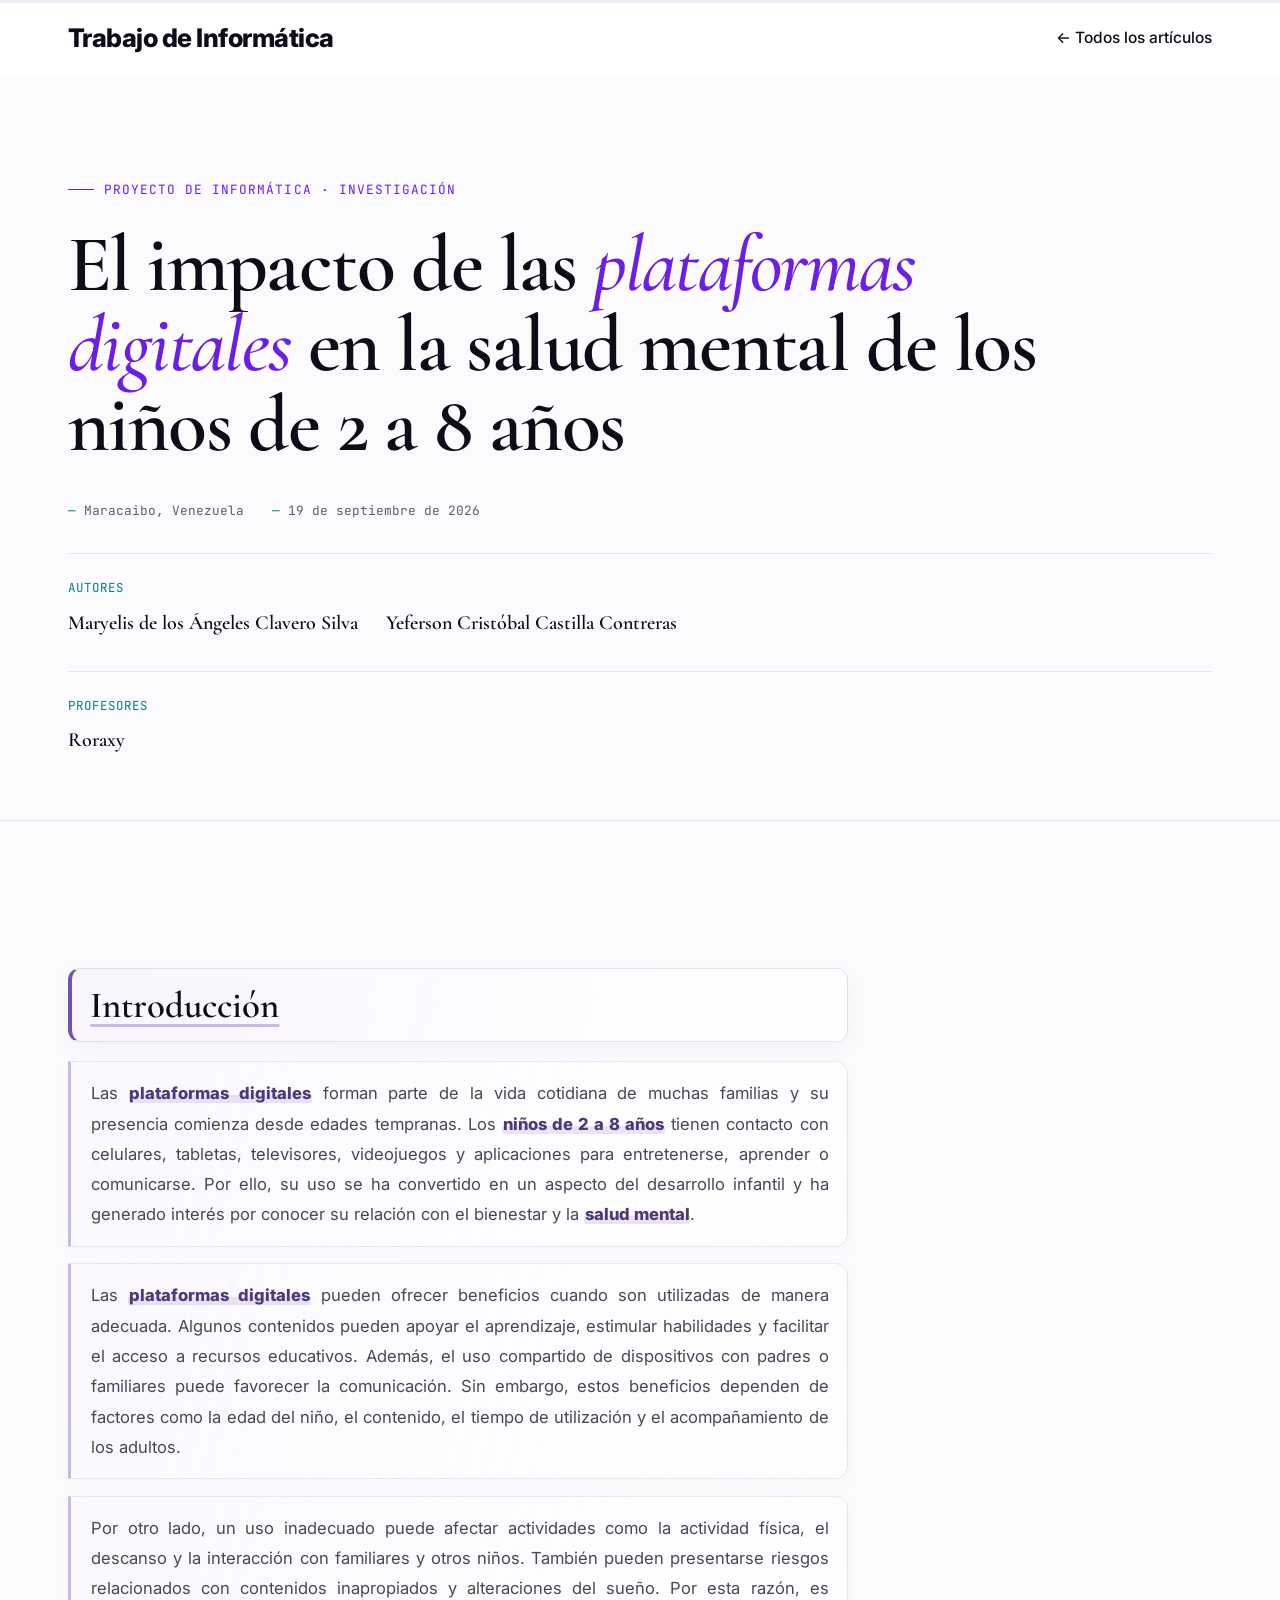
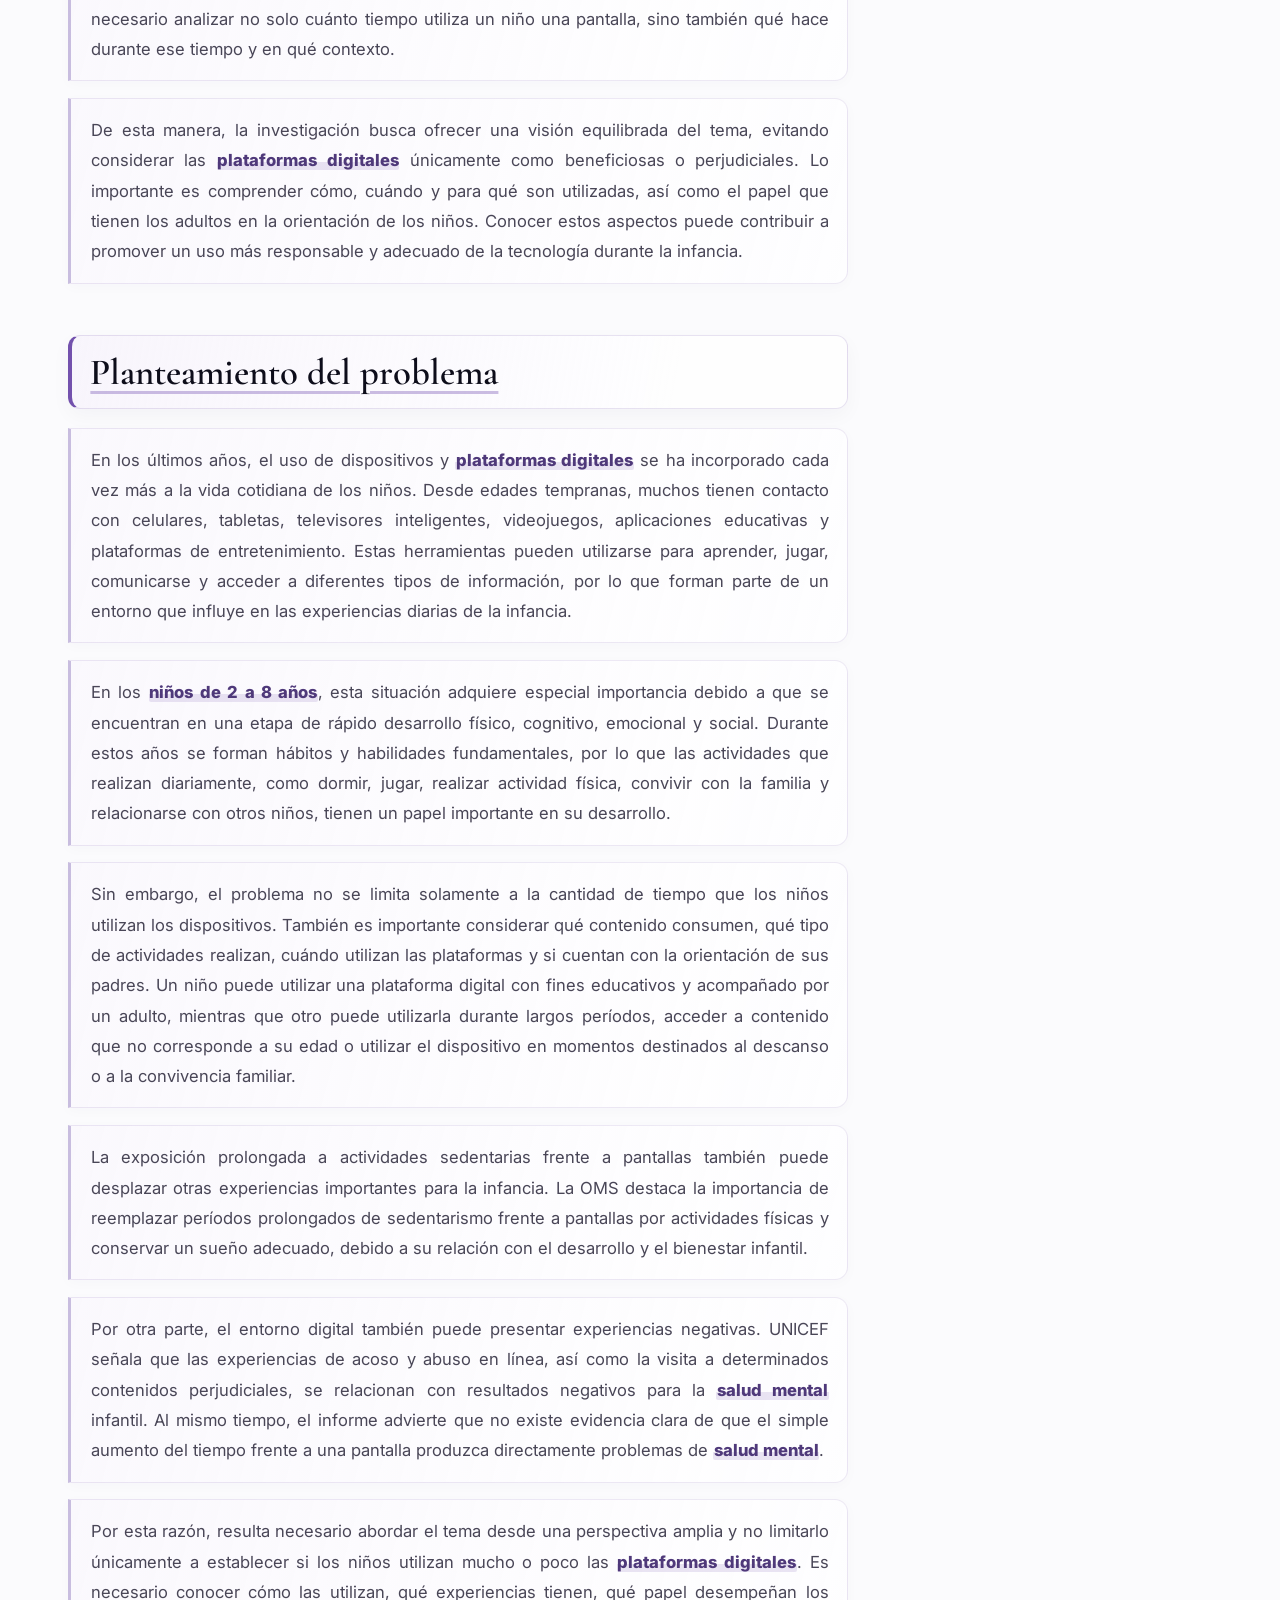
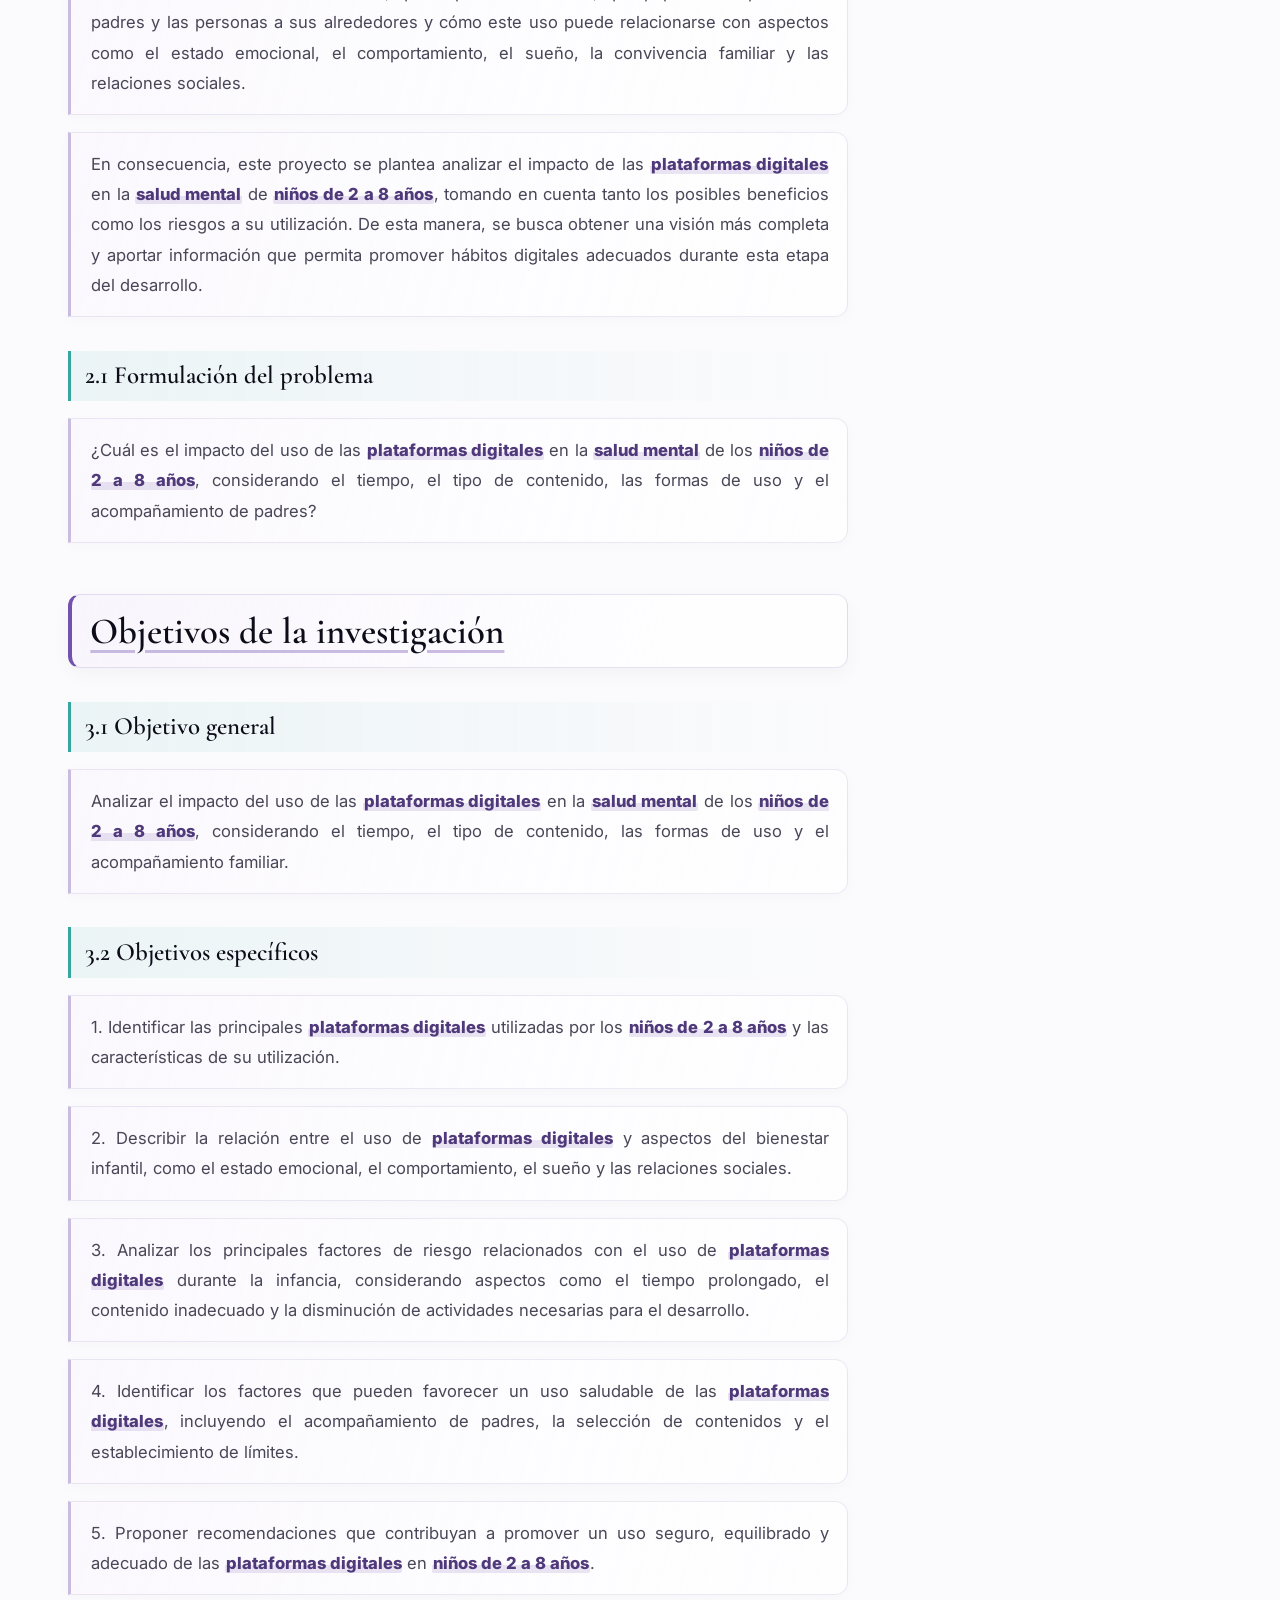
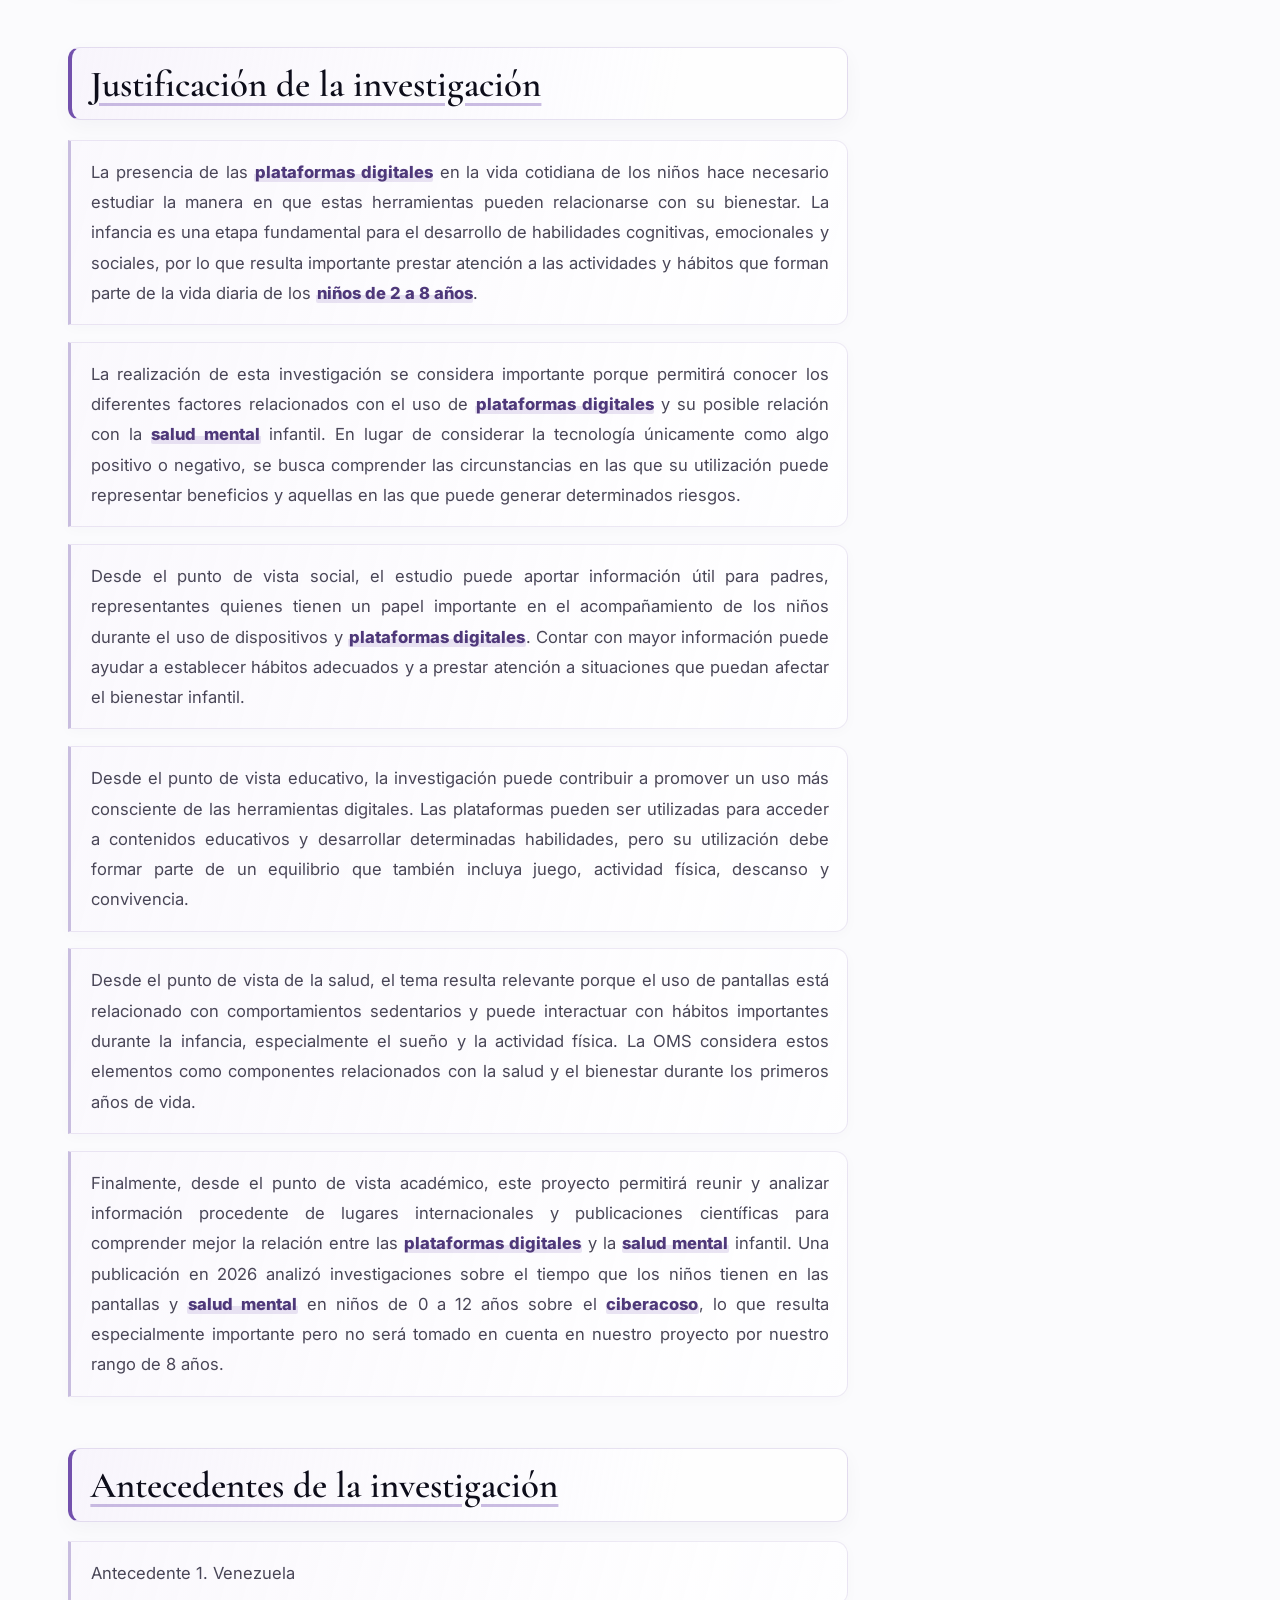
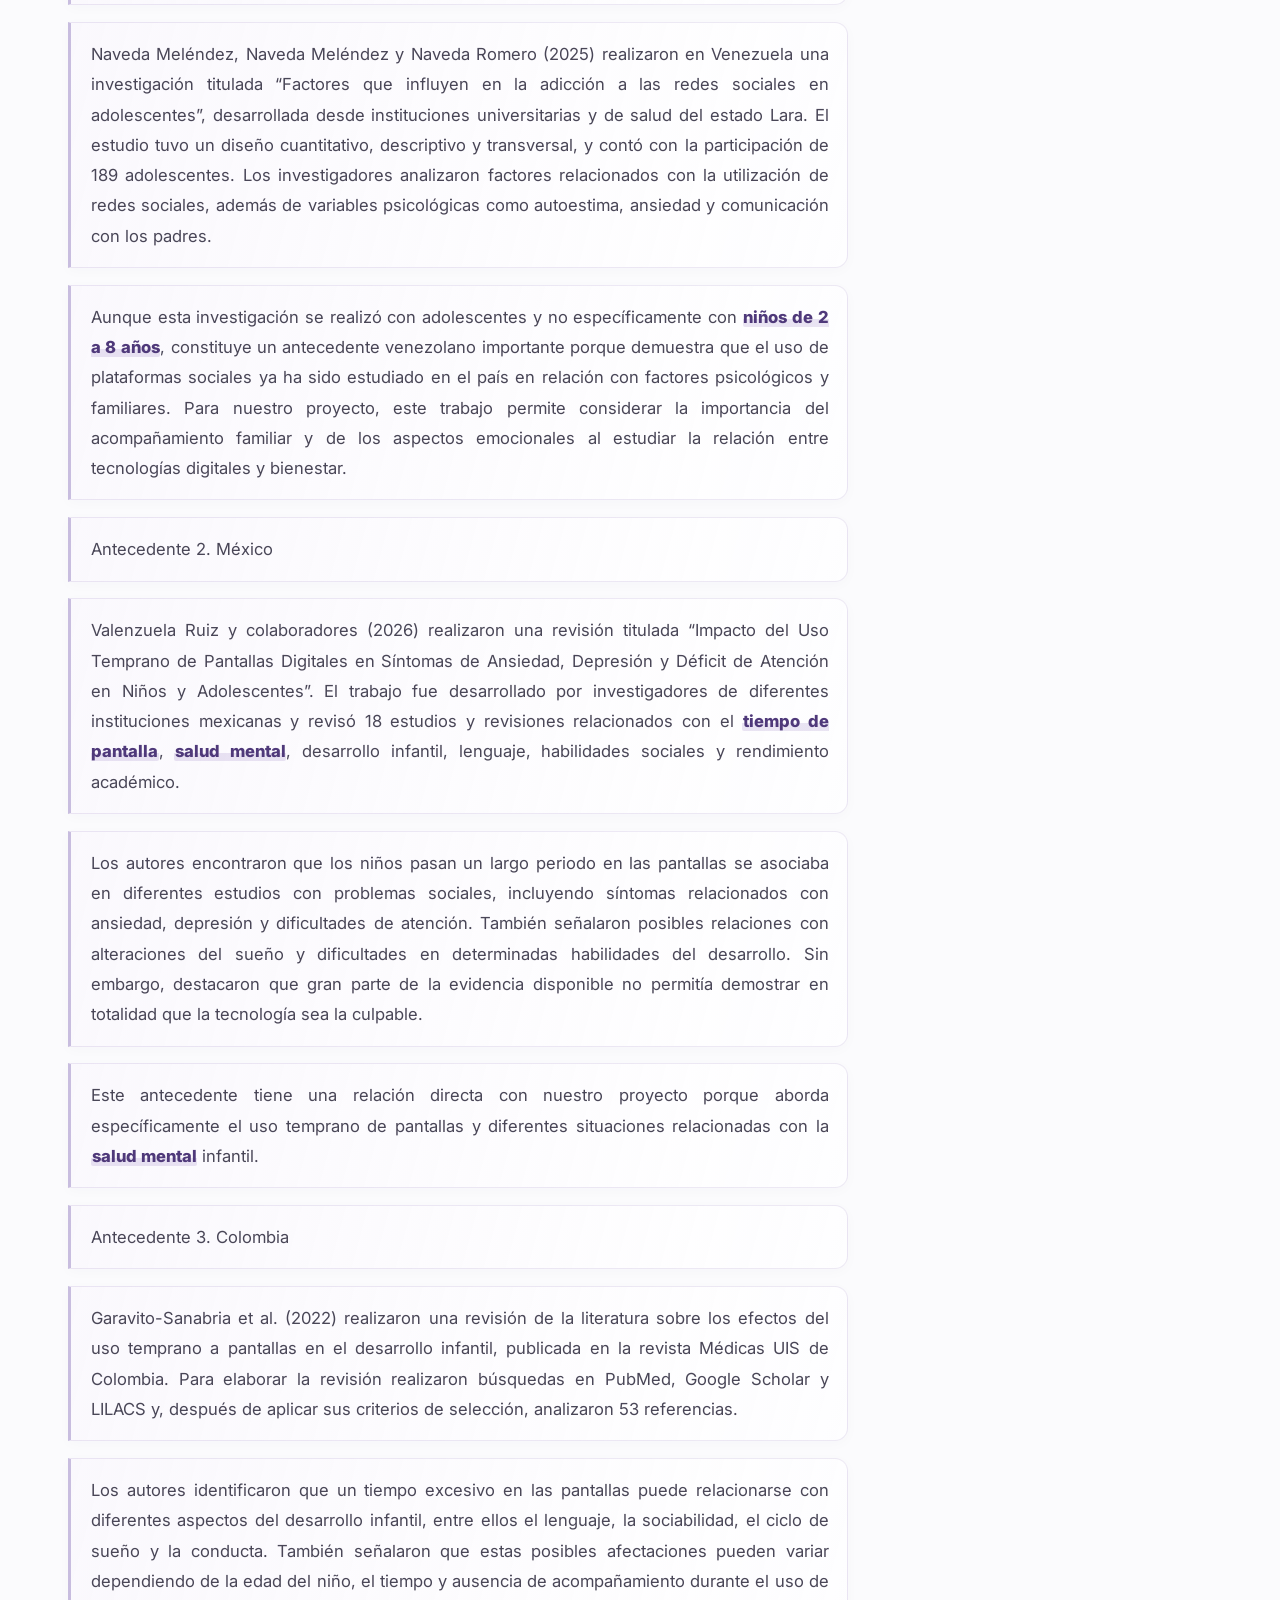
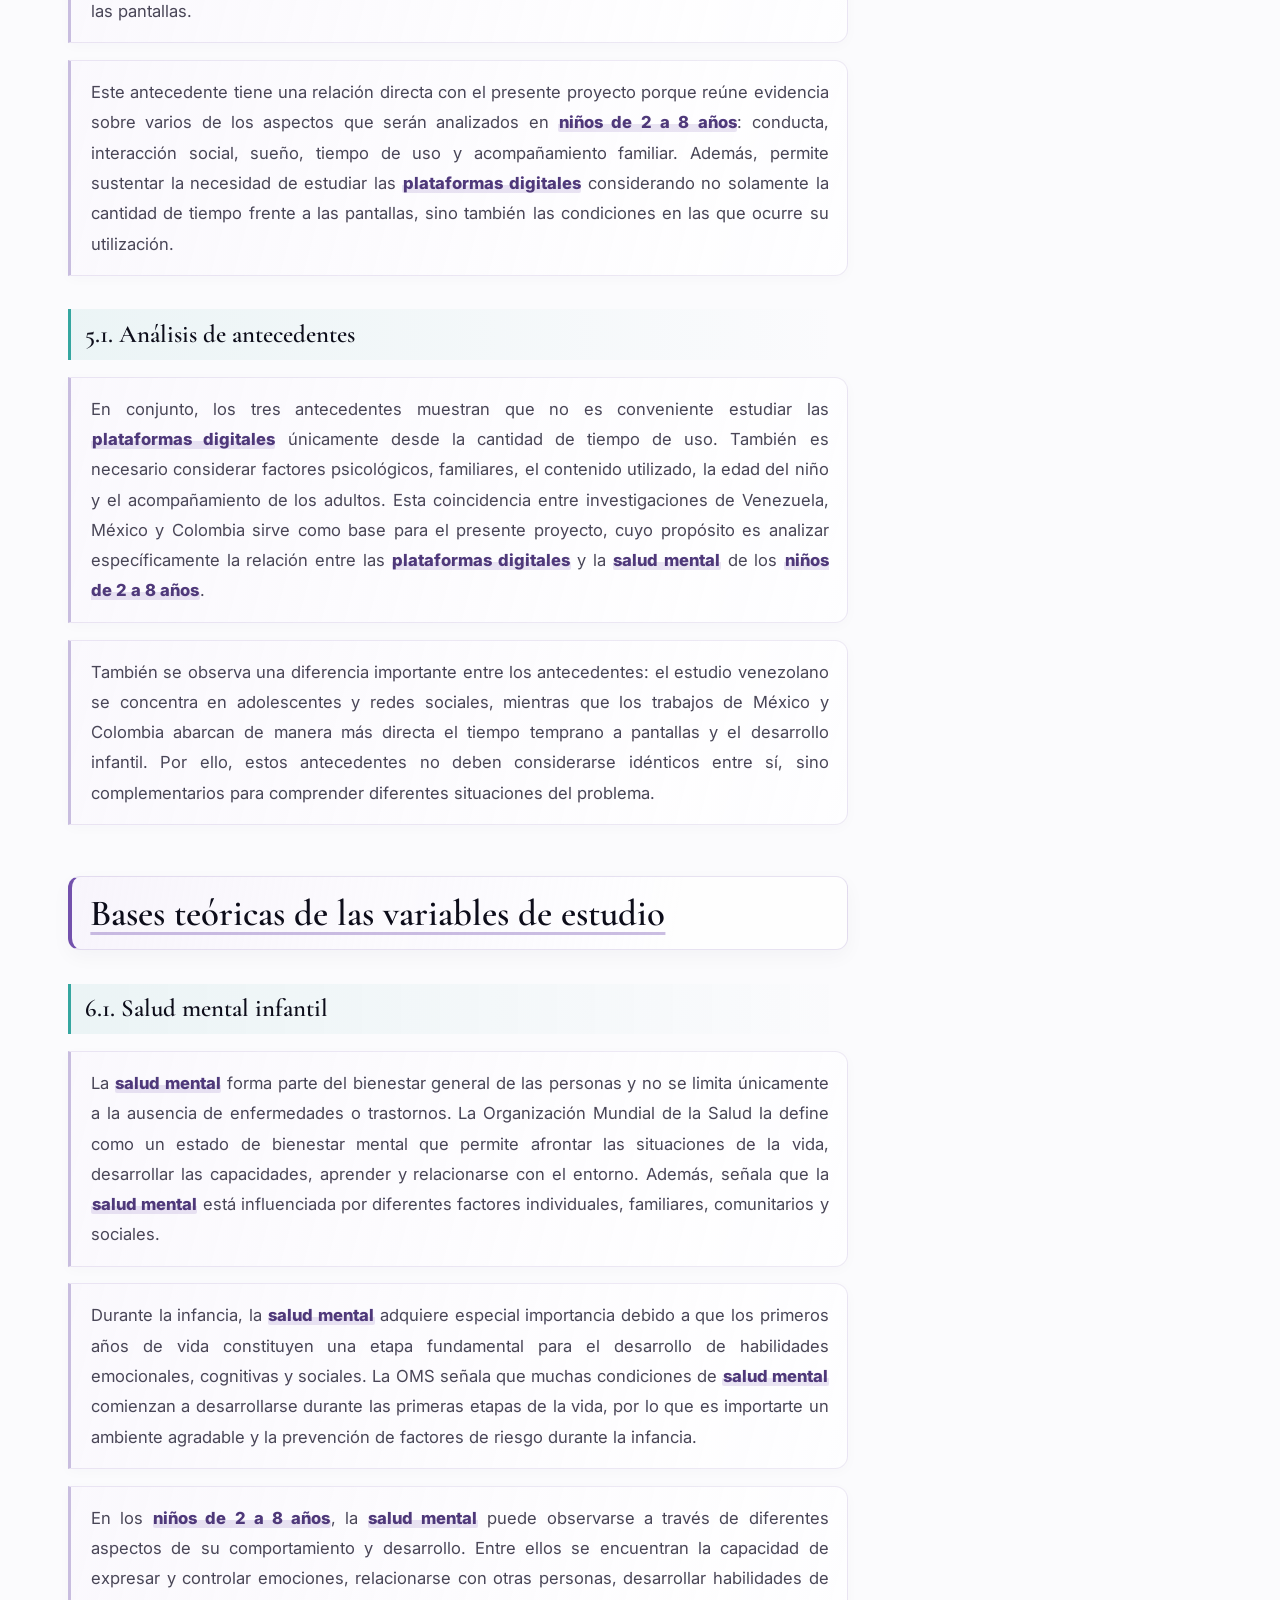
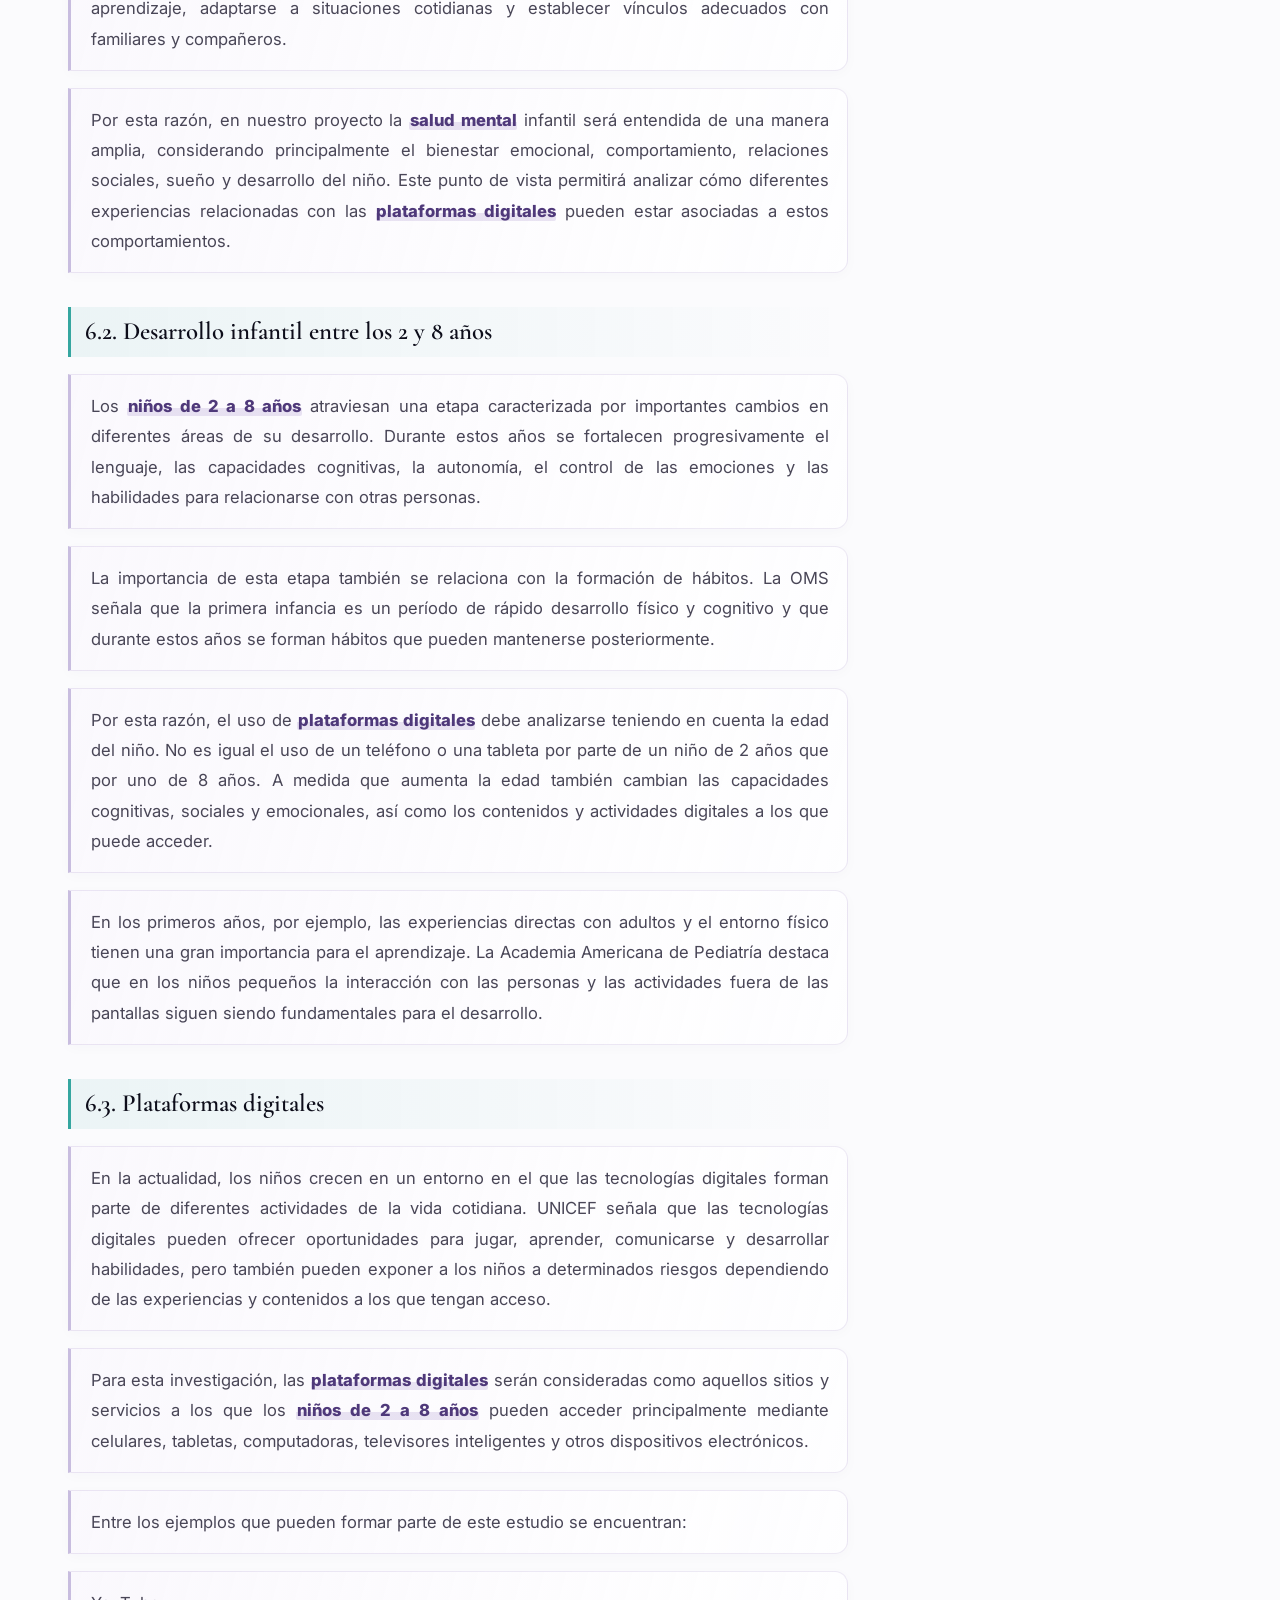
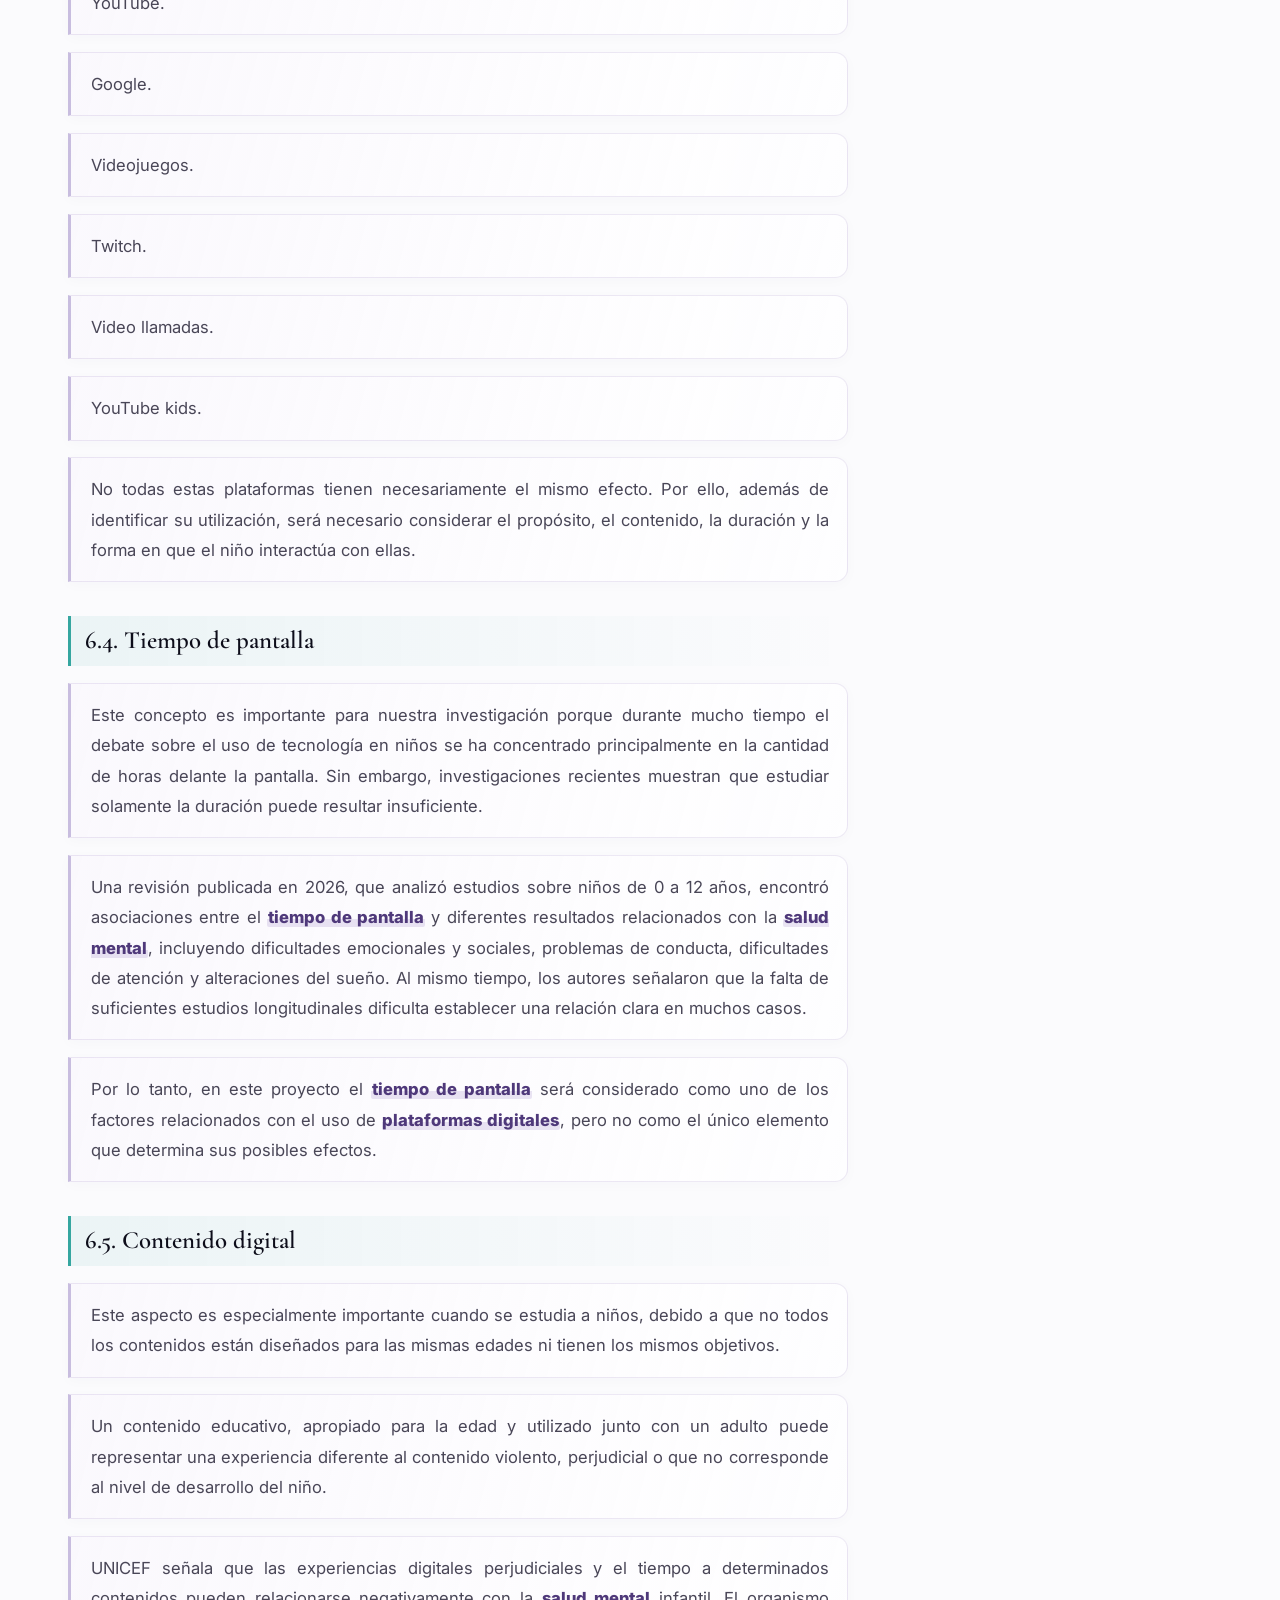
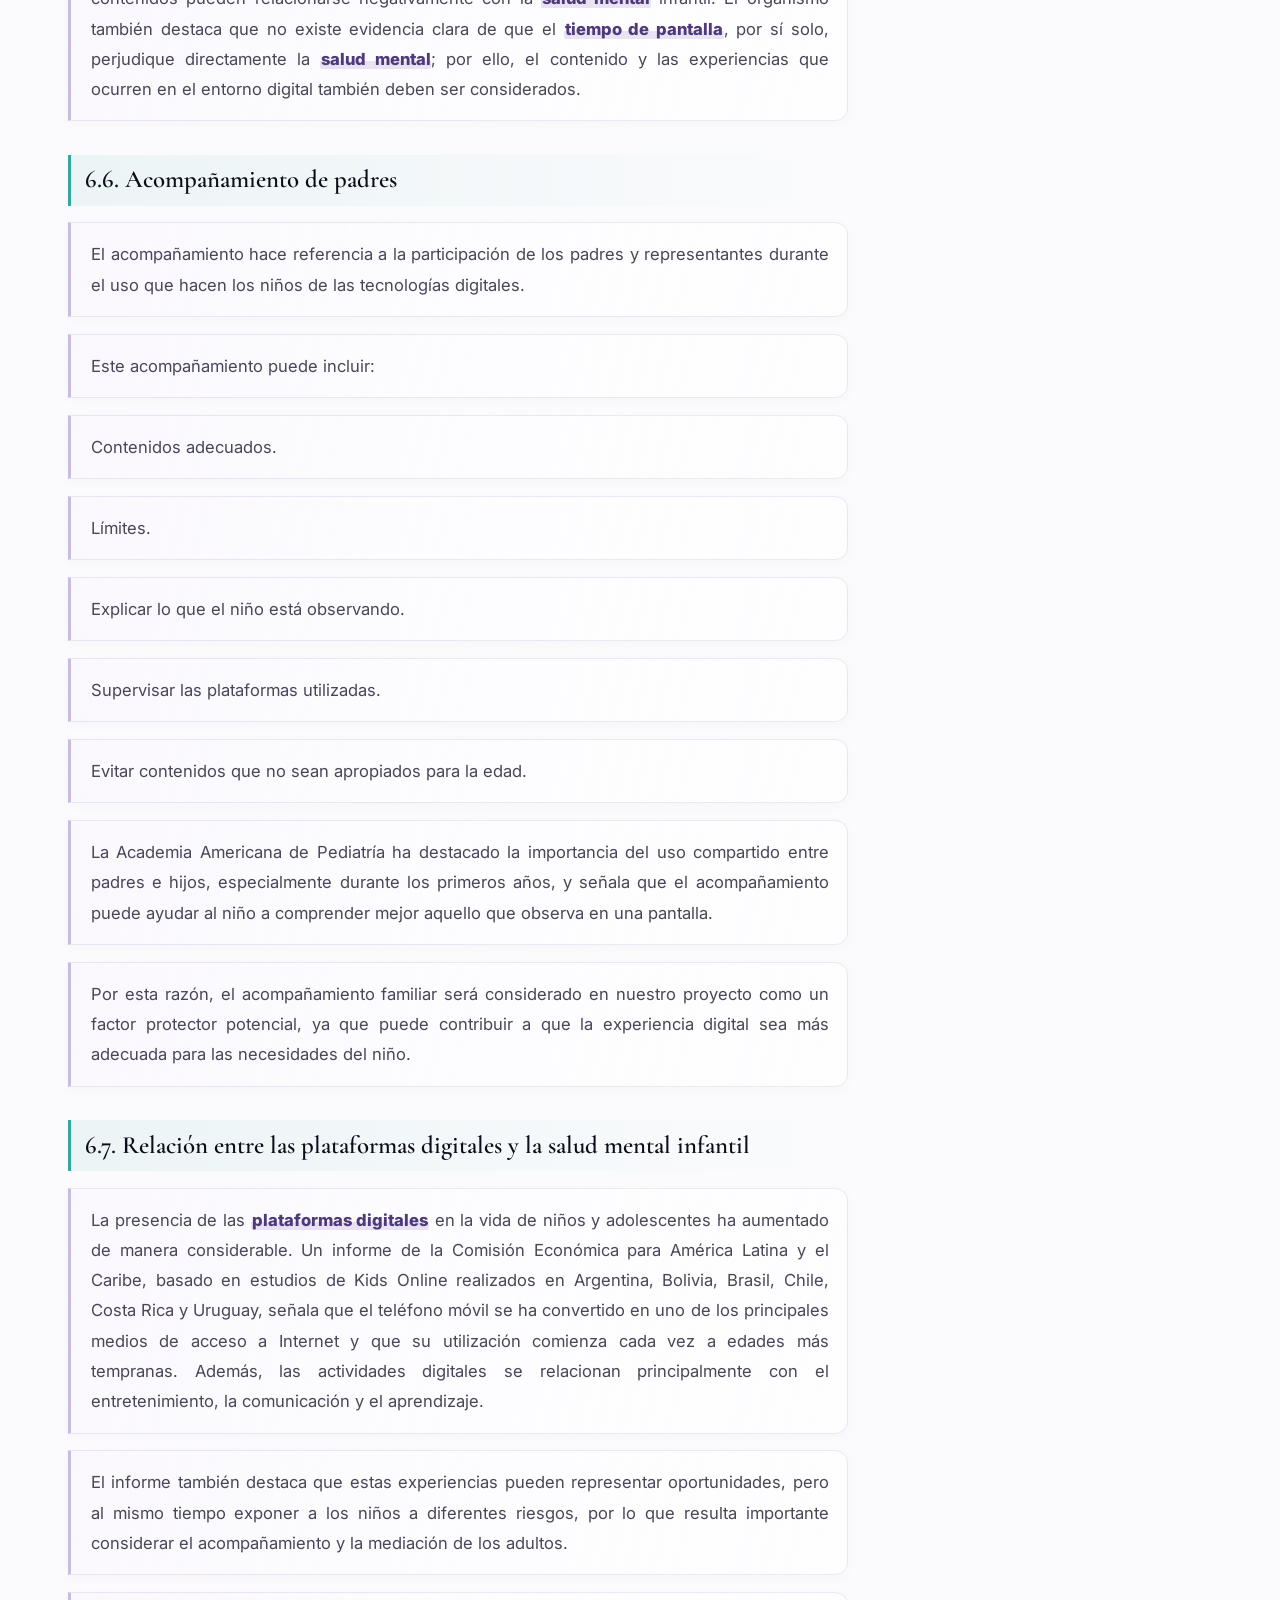
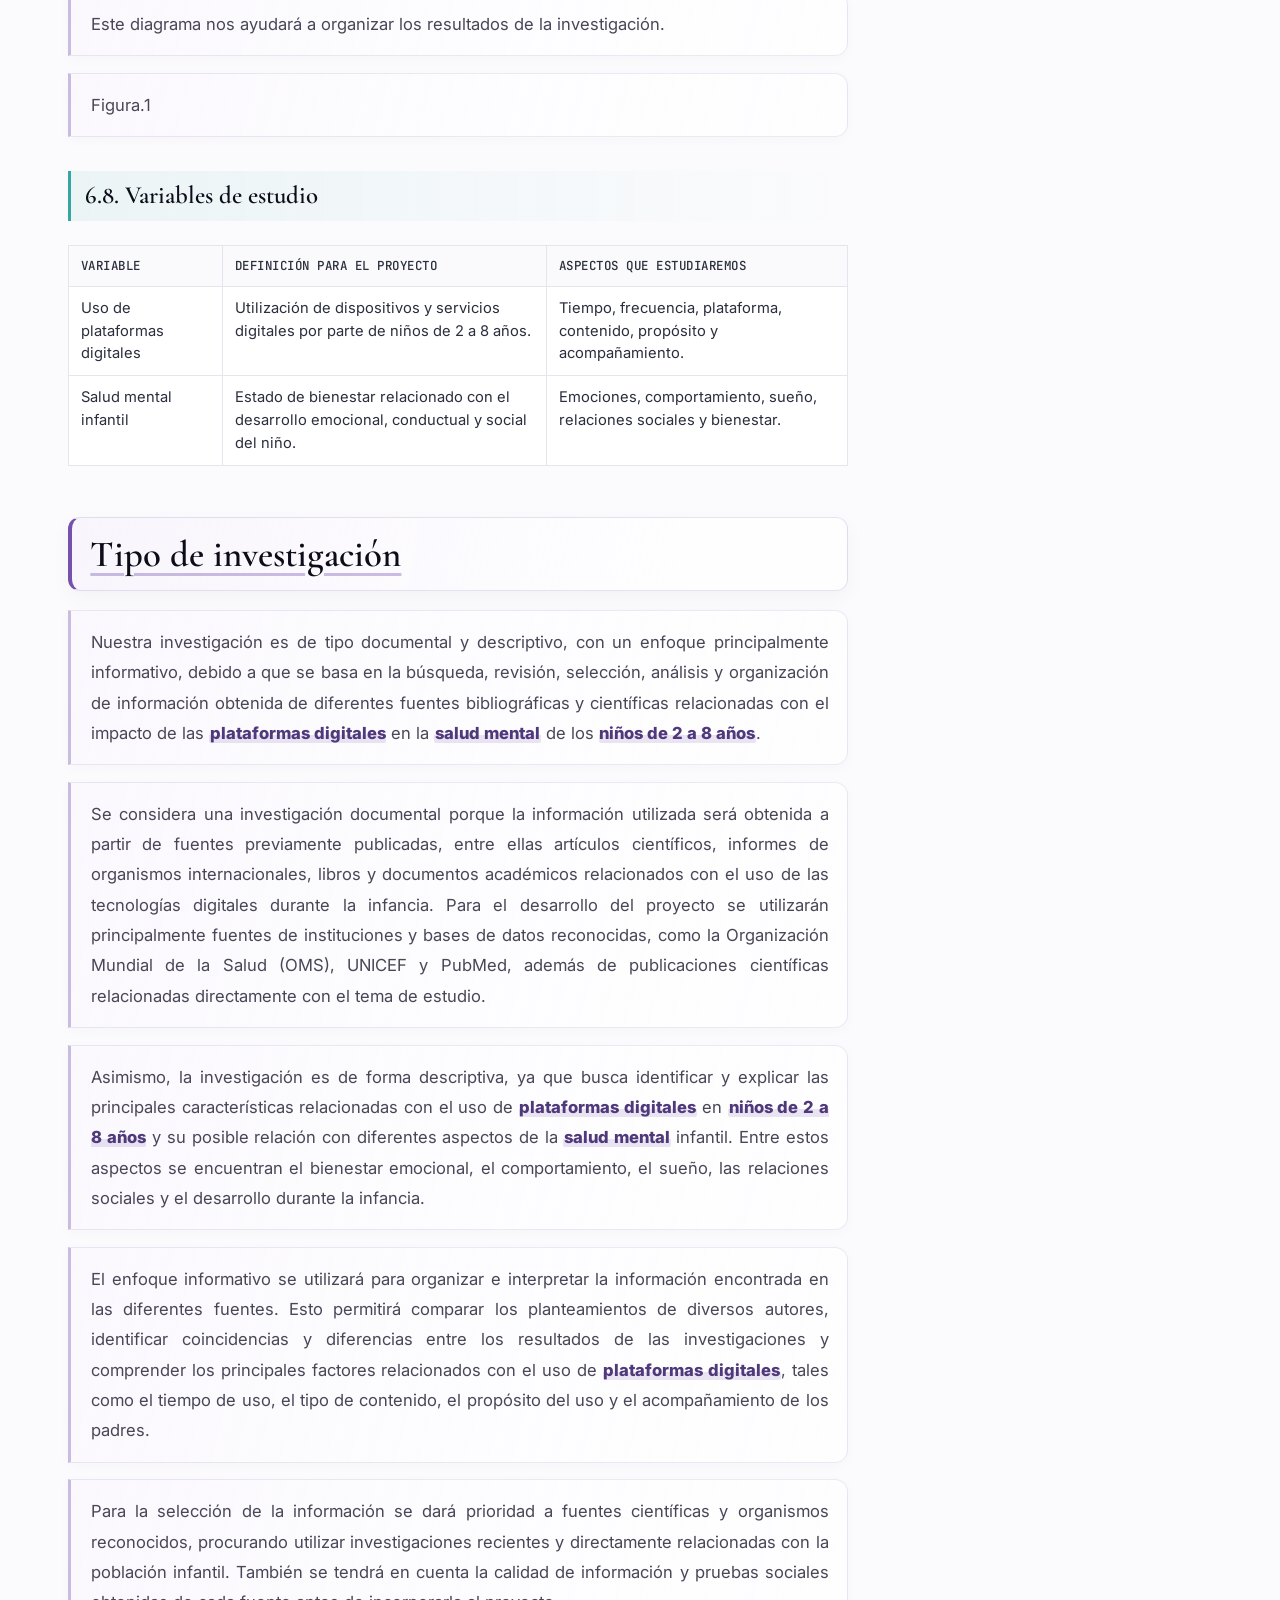
==== commit 1ba472b5: "Añadir tablas interactivas y acelerar contadores animados" ====
--- a/articulo-1.html
+++ b/articulo-1.html
@@ -186,6 +186,7 @@
   </div>
   <p class="study-footnote">Las longitudes de las barras se escalan dentro de cada bloque de datos; no comparan poblaciones ni resultados entre investigaciones.</p>
 </section>
+<section class="data-table-card reveal" aria-label="Cifras de los estudios citados"><div class="data-table-heading"><div><span class="table-kicker">Datos consultables</span><h3>Cifras de los estudios citados</h3><p>Dos investigaciones distintas; las cifras no representan porcentajes ni comparaciones directas.</p></div><span class="table-interaction">↕ Ordenar por columna</span></div><div class="table-scroll"><table class="interactive-data" data-sortable="study-counts"><thead><tr><th><button type="button" data-sort="0">Indicador ↕</button></th><th><button type="button" data-sort="1">Dato ↕</button></th><th>Contexto</th></tr></thead><tbody><tr><td>Estudios incluidos</td><td data-value="132">132</td><td>Revisión publicada en 2025</td></tr><tr><td>Estudios analizados</td><td data-value="117">117</td><td>Revisión publicada en 2025</td></tr><tr><td>Niños incluidos</td><td data-value="292739">292739</td><td>Revisión publicada en 2025</td></tr><tr><td>Estudios</td><td data-value="100">100</td><td>JAMA Pediatrics (2024)</td></tr><tr><td>Participantes</td><td data-value="176742">176742</td><td>JAMA Pediatrics (2024)</td></tr></tbody></table></div><div class="table-foot">Valores presentados en el artículo; consulta el desarrollo y las referencias para su interpretación.</div></section>
 <h3>9.1. Tiempo de uso a las pantallas</h3>
 <p>Uno de los aspectos más estudiados es el tiempo que los niños permanecen frente a dispositivos electrónicos. Una revisión y un análisis centrada en niños menores de cinco años encontró una asociación entre un mayor tiempo de pantalla y dificultades en el desarrollo socioemocional. En particular, el análisis encontró asociaciones con problemas emocionales e hiperactividad. Sin embargo, los investigadores también señalaron la necesidad de considerar otros factores relacionados con el entorno del niño.</p>
 <p>Estos resultados son relevantes para nuestro proyecto porque una parte de la población estudiada corresponde a niños de 2 a 5 años. Sin embargo, los resultados no deben interpretarse como una prueba de que el tiempo de pantalla sea, por sí solo, la causa de estos problemas.</p>
--- a/article.css
+++ b/article.css
@@ -257,3 +257,20 @@
 .study-metric b,.study-count strong,.insight-card strong,.insight-bar-row b,.insight-mini strong{font-variant-numeric:tabular-nums}
 [data-to]{display:inline-block;min-width:1ch;animation:number-in .55s ease both}@keyframes number-in{from{opacity:.35;transform:translateY(5px)}to{opacity:1;transform:translateY(0)}}
 @media(prefers-reduced-motion:reduce){.study-panel,.insight-card{transition:none}.study-panel:hover,.insight-card:hover{transform:none}[data-to]{animation:none}}
+
+/* Resumen visual del artículo de control parental */
+.abstract-visual{margin:1.2rem 0 2.8rem;padding:clamp(1.15rem,3vw,2rem);border:1px solid #e7e0f0;border-radius:24px;background:radial-gradient(circle at 92% 0%,rgba(53,166,160,.10),transparent 30%),linear-gradient(145deg,#fbf9ff,#f5fafa);box-shadow:0 18px 48px rgba(40,29,65,.07);overflow:hidden}
+.abstract-lead{max-width:760px;margin-bottom:1.2rem}.abstract-tag{display:inline-flex;padding:.35rem .7rem;border-radius:30px;background:#eee8f7;color:#654895;font-size:.72rem;font-weight:800;letter-spacing:.1em;text-transform:uppercase}.abstract-lead h3{margin:.75rem 0 .45rem!important;padding:0!important;border:0!important;background:none!important;font-size:clamp(1.5rem,3.5vw,2.15rem);color:#282039}.abstract-lead p{margin:0!important;padding:0!important;border:0!important;color:#686174;line-height:1.65!important}.abstract-method{display:flex;flex-wrap:wrap;gap:.55rem;margin:1.25rem 0 1.4rem}.method-pill{padding:.55rem .8rem;border:1px solid #e7e1ef;border-radius:12px;background:#fff;color:#5e586b;font-size:.78rem;line-height:1.4}.method-pill b{color:#4e3976;margin-right:.25rem}.abstract-stats{display:grid;grid-template-columns:repeat(2,minmax(0,1fr));gap:12px}.abstract-stat{padding:1rem 1.05rem;border:1px solid #e9e3ef;border-radius:16px;background:rgba(255,255,255,.9);box-shadow:0 5px 18px rgba(40,29,65,.035);transition:transform .22s ease,box-shadow .22s ease}.abstract-stat:hover{transform:translateY(-3px);box-shadow:0 12px 26px rgba(40,29,65,.09)}.abstract-stat-top{display:flex;align-items:center;justify-content:space-between;gap:1rem;color:#514b5e;font-size:.88rem;font-weight:650}.abstract-stat-top strong{font-size:clamp(1.55rem,3vw,2.15rem);color:#553d80;font-variant-numeric:tabular-nums}.abstract-track{height:11px;margin:.7rem 0 .5rem;border-radius:20px;background:#eae5f0;overflow:hidden}.abstract-track i{display:block;width:0;height:100%;border-radius:inherit;background:linear-gradient(90deg,#7655ad,#35a6a0);transition:width 1.35s cubic-bezier(.2,.75,.25,1)}.abstract-visual.in .abstract-track i{width:var(--value)}.abstract-stat small{display:block;color:#777183;font-size:.77rem;line-height:1.45}.abstract-conclusion{display:flex;gap:.85rem;align-items:flex-start;margin:1.25rem 0;padding:1rem 1.1rem;border:1px solid rgba(53,166,160,.22);border-radius:15px;background:linear-gradient(100deg,rgba(53,166,160,.09),rgba(255,255,255,.8))}.abstract-conclusion-icon{display:grid;place-items:center;flex:0 0 30px;height:30px;border-radius:50%;background:#dff2ef;color:#187b78}.abstract-conclusion b{color:#2e675f}.abstract-conclusion p{margin:.2rem 0 0!important;padding:0!important;border:0!important;line-height:1.6!important;color:#555164}.abstract-conclusion p strong{color:#513b7d}.abstract-keywords{display:flex;flex-wrap:wrap;align-items:center;gap:.5rem;margin:1.1rem 0}.abstract-keywords>b{width:100%;font-size:.8rem;color:#5b5369}.abstract-keywords span{padding:.4rem .7rem;border-radius:30px;background:#eee9f5;color:#513b7d;font-size:.75rem;font-weight:700}.abstract-full{margin-top:1rem;border-top:1px solid #e8e1ef;padding-top:.9rem}.abstract-full summary{cursor:pointer;color:#654895;font-size:.85rem;font-weight:750;list-style:none}.abstract-full summary:after{content:'＋';float:right;font-size:1rem}.abstract-full[open] summary:after{content:'−'}.abstract-full p{margin-top:1rem!important;padding:1rem!important;border-left:3px solid #b7a4d0!important;border-radius:0 10px 10px 0;background:#fff;line-height:1.8!important;color:#514b5e}
+@media(max-width:600px){.abstract-stats{grid-template-columns:1fr}.abstract-stat-top{font-size:.82rem}.abstract-method{display:grid;grid-template-columns:1fr}}
+@media(prefers-reduced-motion:reduce){.abstract-stat{transition:none}.abstract-stat:hover{transform:none}.abstract-track i{transition:none}}
+
+/* Lenguaje visual editorial coherente en todos los artículos */
+.doc>p{position:relative;margin:1.05rem 0;padding:1rem 1.15rem 1rem 1.25rem;border:1px solid rgba(112,82,170,.12);border-left:3px solid rgba(112,82,170,.38);border-radius:0 13px 13px 0;background:linear-gradient(105deg,rgba(250,248,253,.92),rgba(255,255,255,.78));line-height:1.82;color:#494657;box-shadow:0 3px 13px rgba(42,28,70,.025);transition:transform .22s ease,border-color .22s ease,box-shadow .22s ease}
+.doc>p:hover{transform:translateX(2px);border-left-color:#35a6a0;box-shadow:0 8px 22px rgba(42,28,70,.055)}
+.doc>p strong,.doc>p .keyword-mark{color:#4f397a;font-weight:800;background:linear-gradient(transparent 62%,rgba(115,81,173,.15) 62%);padding:0 .04em;border-radius:2px}
+.doc>h2{box-shadow:0 7px 20px rgba(42,28,70,.035)}
+.keyword-mark{font-weight:800;color:#4f397a;background:linear-gradient(transparent 60%,rgba(53,166,160,.18) 60%);}
+@media(max-width:600px){.doc>p{padding:.85rem .9rem .85rem 1rem;line-height:1.75;margin:.85rem 0}}
+@media(prefers-reduced-motion:reduce){.doc>p{transition:none}.doc>p:hover{transform:none}}
+
+.data-table-card{margin:2rem 0 2.7rem;padding:clamp(1rem,2.5vw,1.6rem);border:1px solid #e7e0f0;border-radius:20px;background:linear-gradient(145deg,#fcfaff,#f5fafa);box-shadow:0 14px 36px rgba(40,29,65,.055)}.data-table-heading{display:flex;justify-content:space-between;align-items:flex-end;gap:1rem;flex-wrap:wrap;margin-bottom:1rem}.table-kicker{font-size:.7rem;letter-spacing:.12em;text-transform:uppercase;color:#7152a6;font-weight:800}.data-table-heading h3{margin:.35rem 0!important;padding:0!important;border:0!important;background:none!important;color:#29213c;font-size:1.35rem}.data-table-heading p{margin:0!important;padding:0!important;border:0!important;background:none!important;box-shadow:none!important;color:#70697c;font-size:.85rem;line-height:1.5!important}.table-interaction{font-size:.75rem;color:#5e4a86;background:#eee8f7;border-radius:30px;padding:.4rem .7rem}.table-scroll{overflow-x:auto;border:1px solid #e9e3ef;border-radius:13px;background:#fff}.interactive-data{width:100%;border-collapse:collapse;min-width:540px;font-size:.84rem}.interactive-data th{background:#f3eff8;color:#44365e;text-align:left;padding:.75rem .85rem;border-bottom:1px solid #e6dfef}.interactive-data th button{border:0;background:none;color:inherit;font:inherit;font-weight:800;cursor:pointer;padding:0}.interactive-data th button:hover{color:#178781}.interactive-data td{padding:.75rem .85rem;border-bottom:1px solid #f0edf4;color:#554f62;line-height:1.5}.interactive-data tbody tr:nth-child(even){background:#fbfafd}.interactive-data tbody tr:hover{background:#f0f8f7}.interactive-data td:nth-child(2){font-weight:800;color:#533c7e;font-variant-numeric:tabular-nums;white-space:nowrap}.interactive-data tbody tr:last-child td{border-bottom:0}.table-foot{margin-top:.75rem;color:#827b8d;font-size:.73rem;line-height:1.5}.interactive-data th button span{opacity:.6;margin-left:.25rem}@media(max-width:600px){.data-table-heading{display:block}.table-interaction{display:inline-block;margin-top:.7rem}}
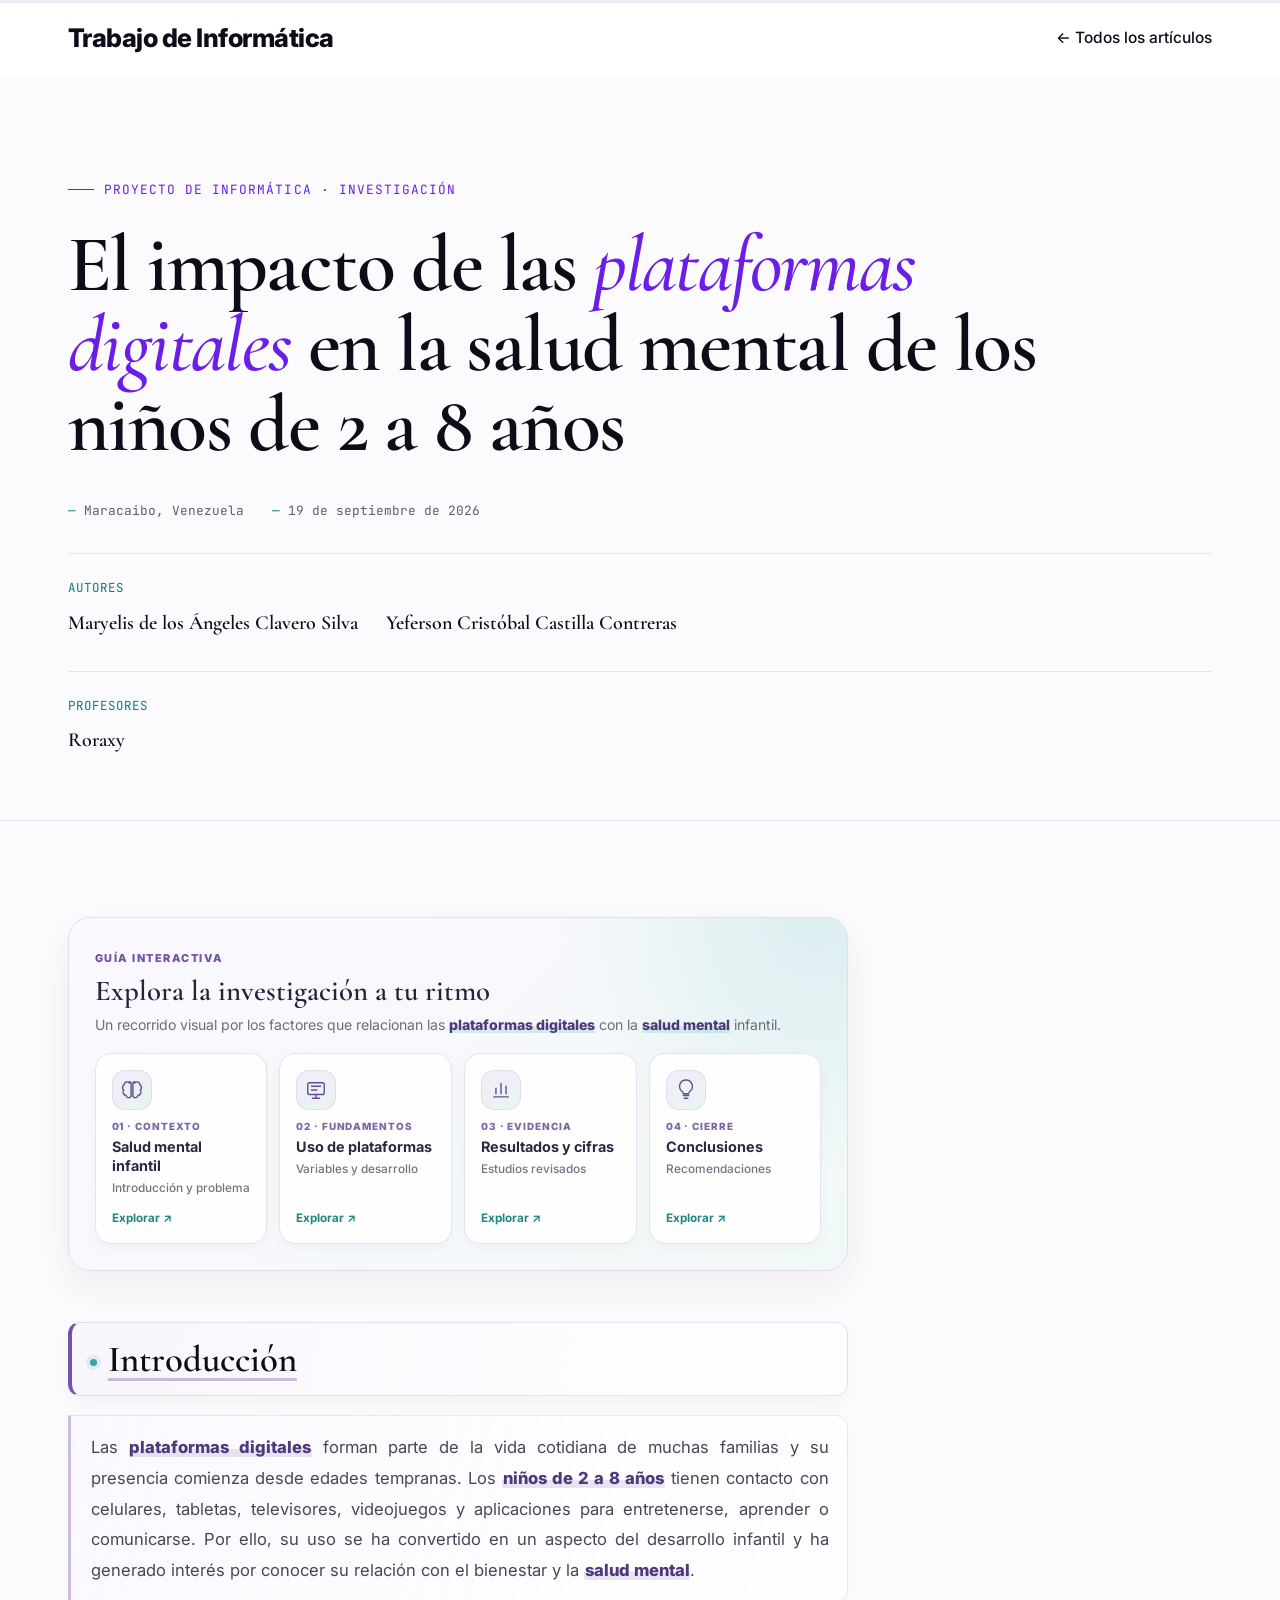
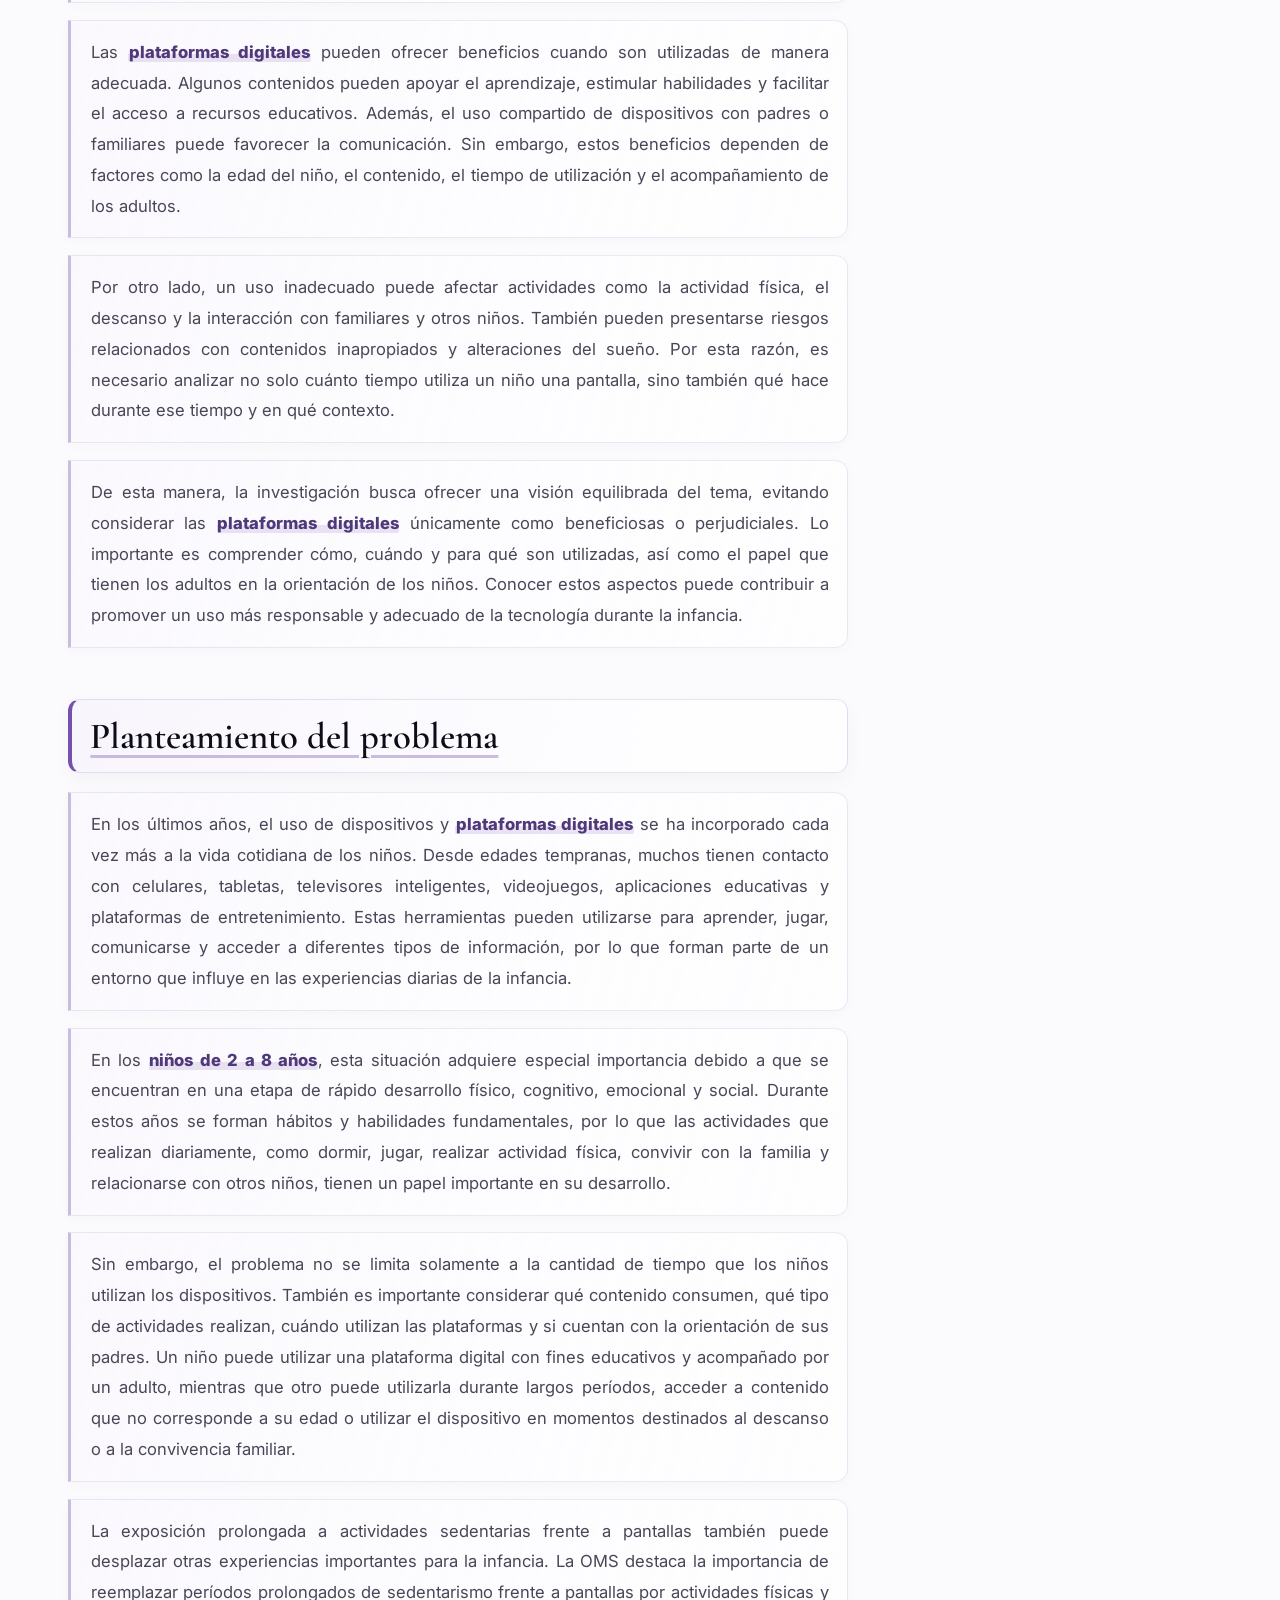
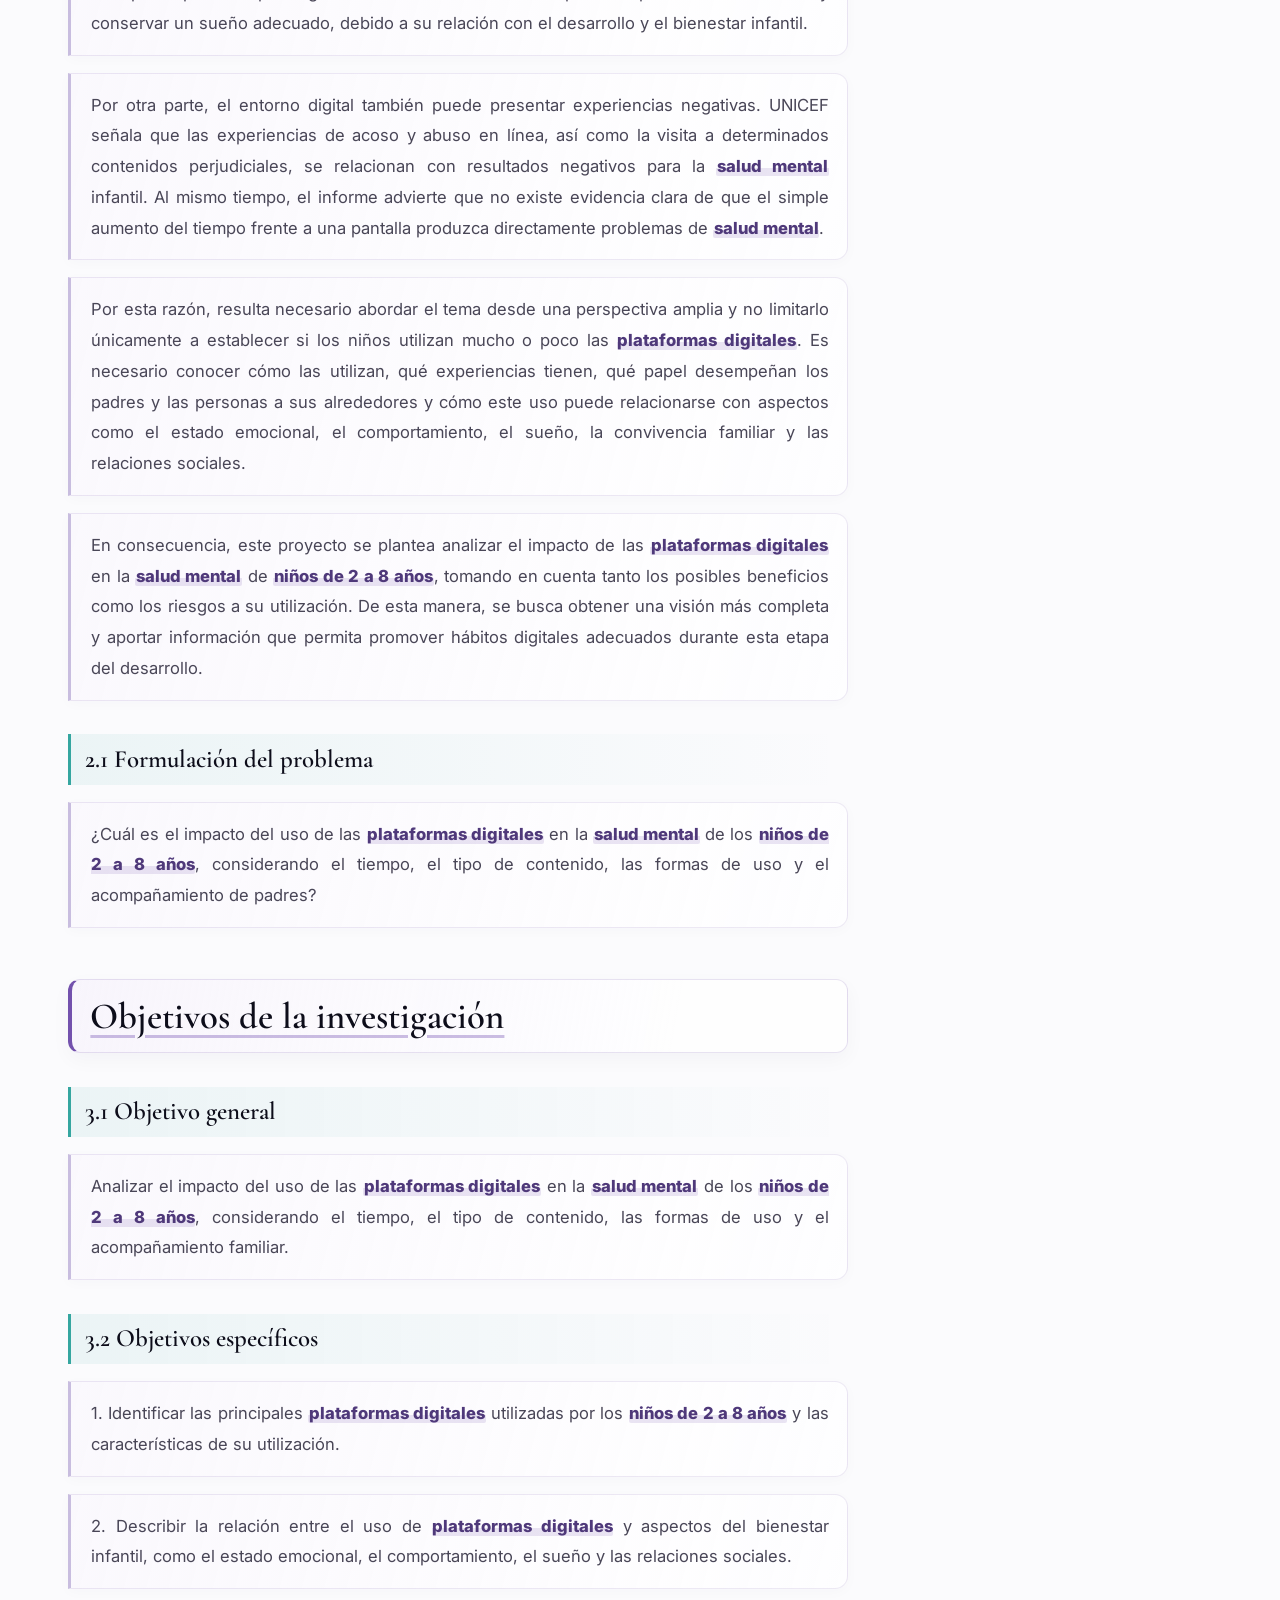
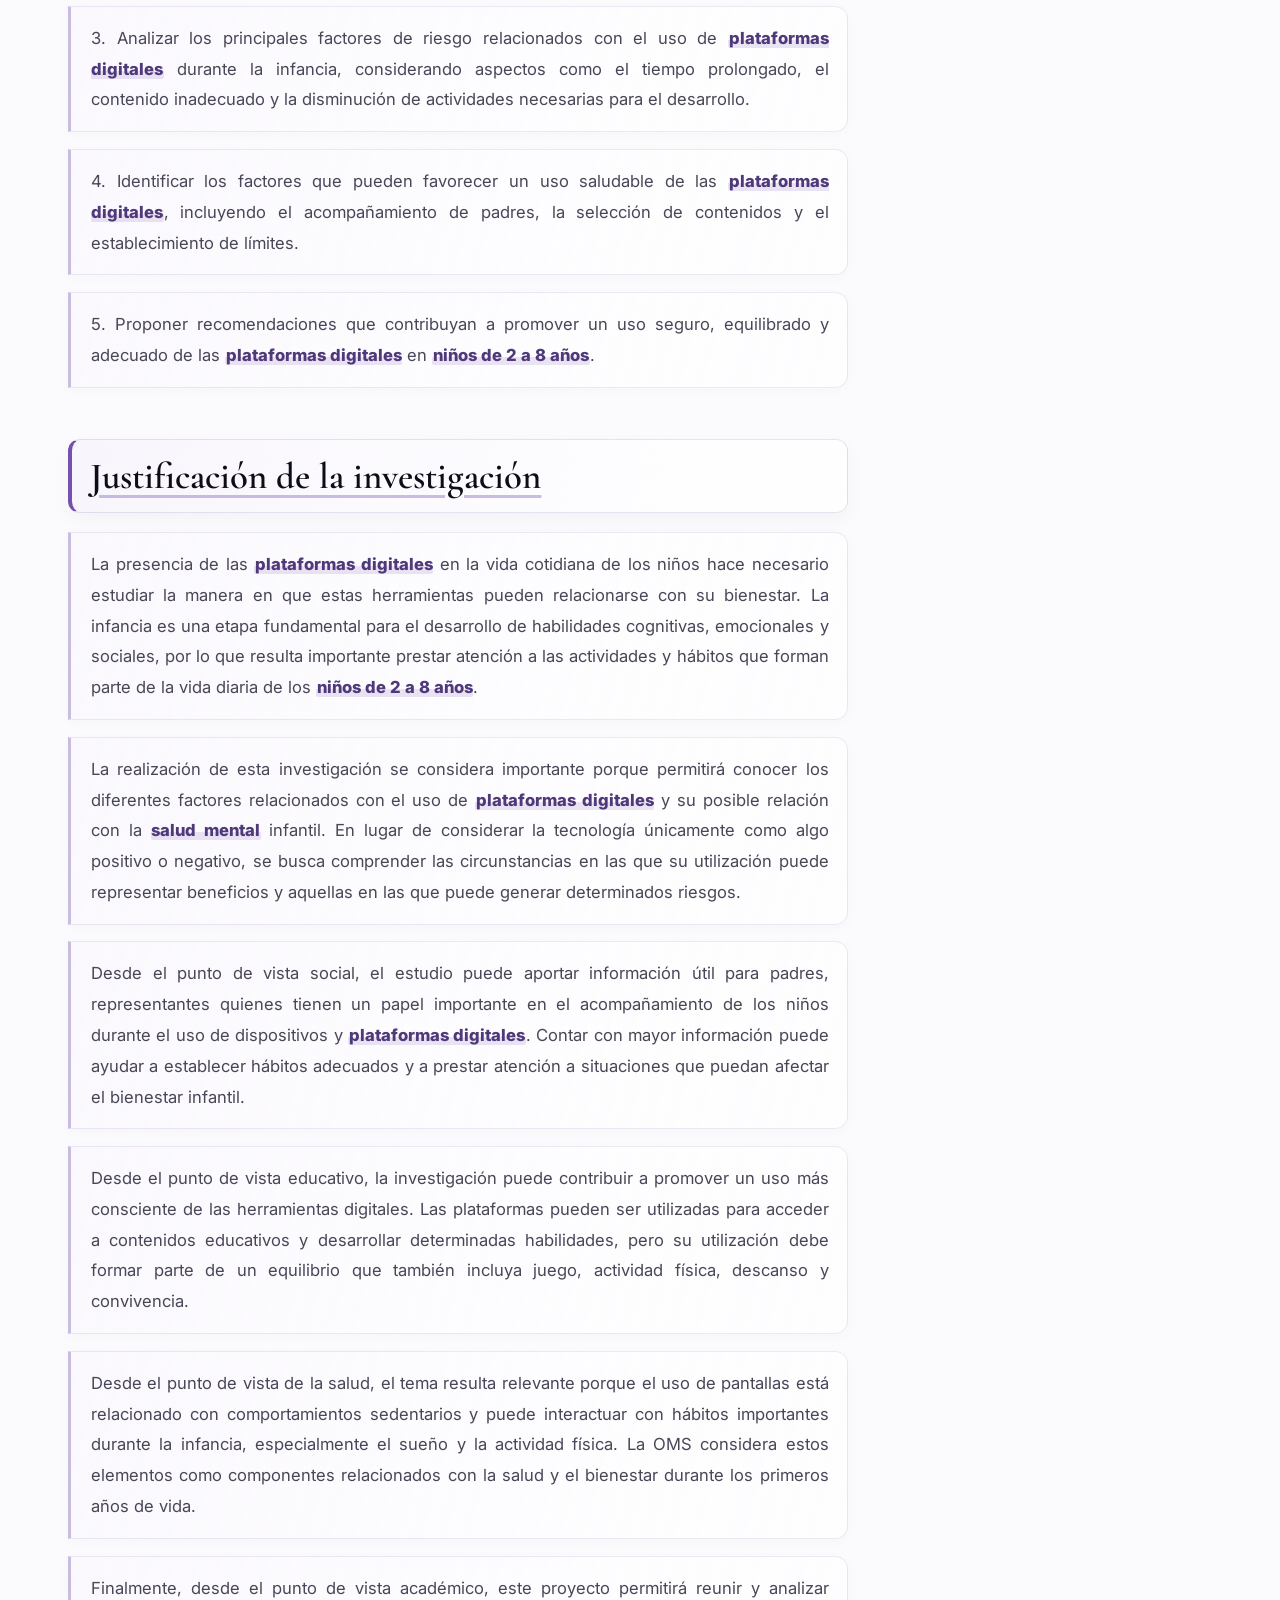
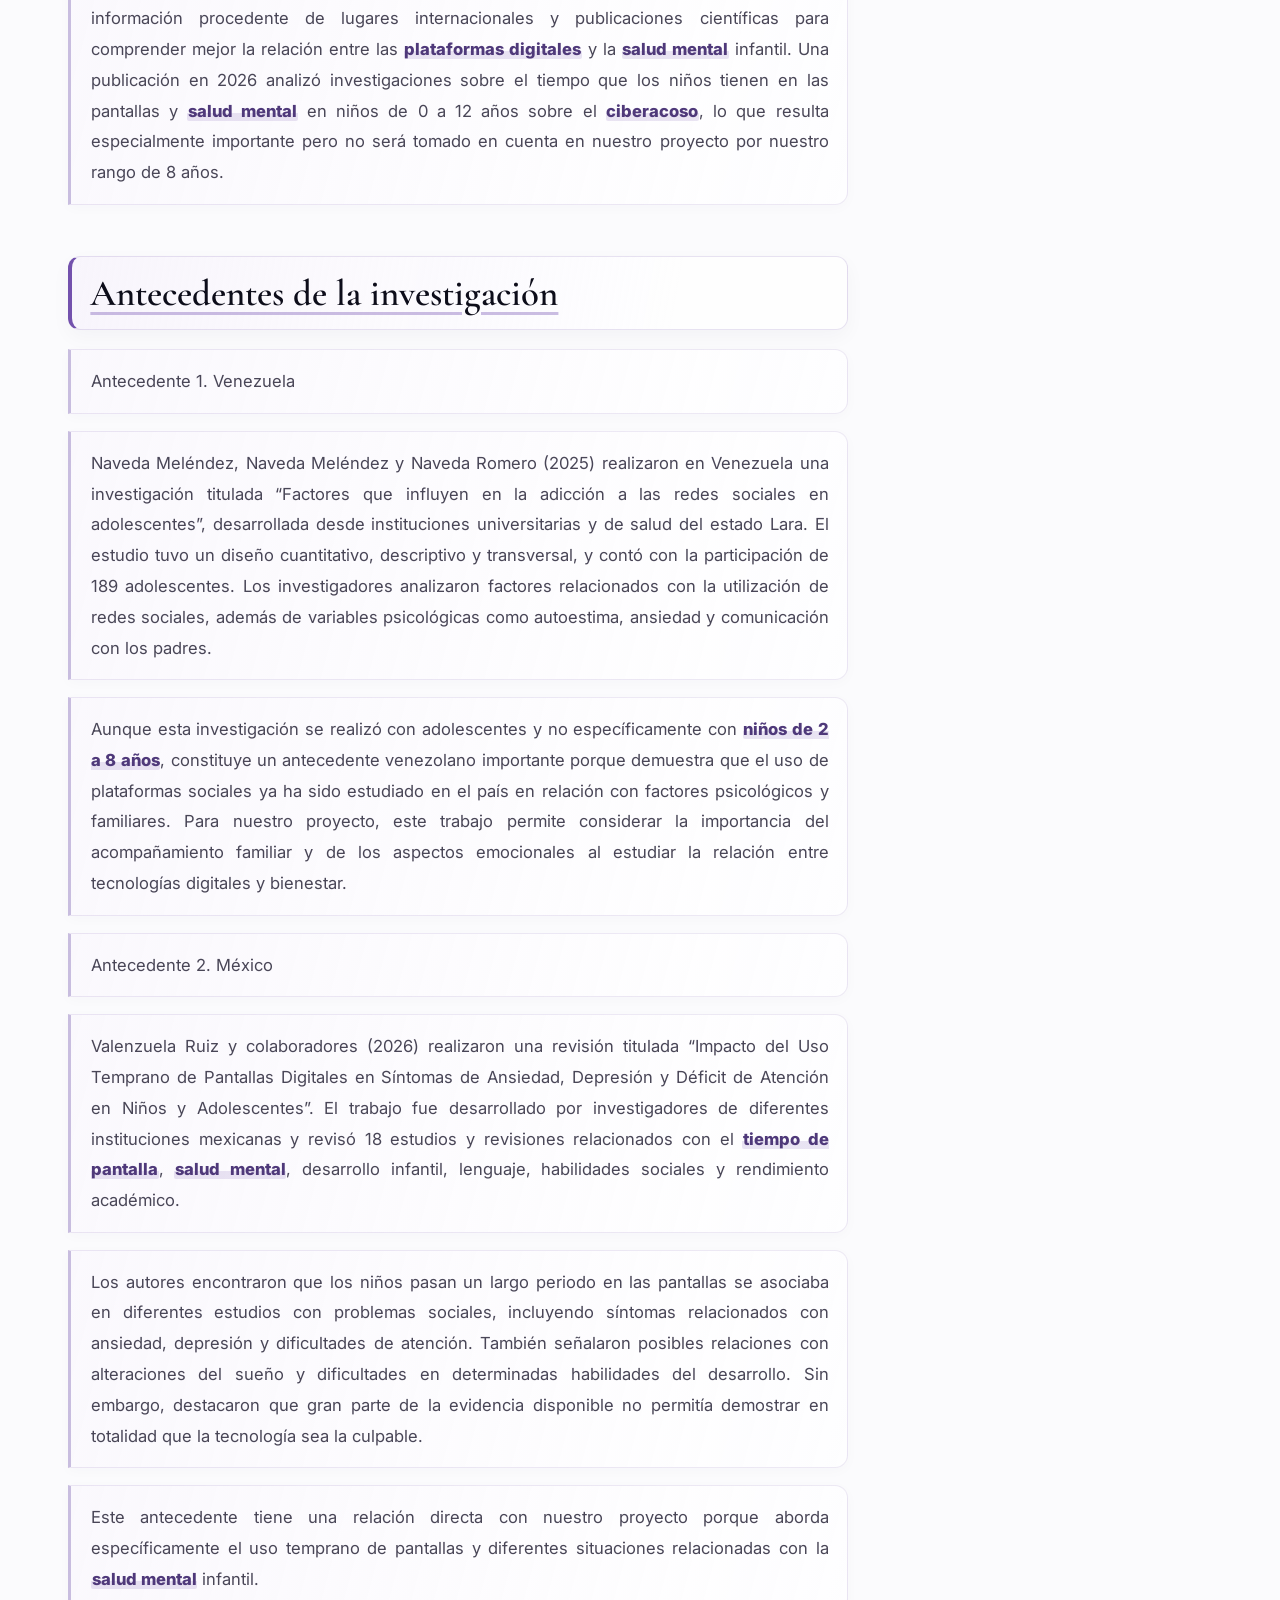
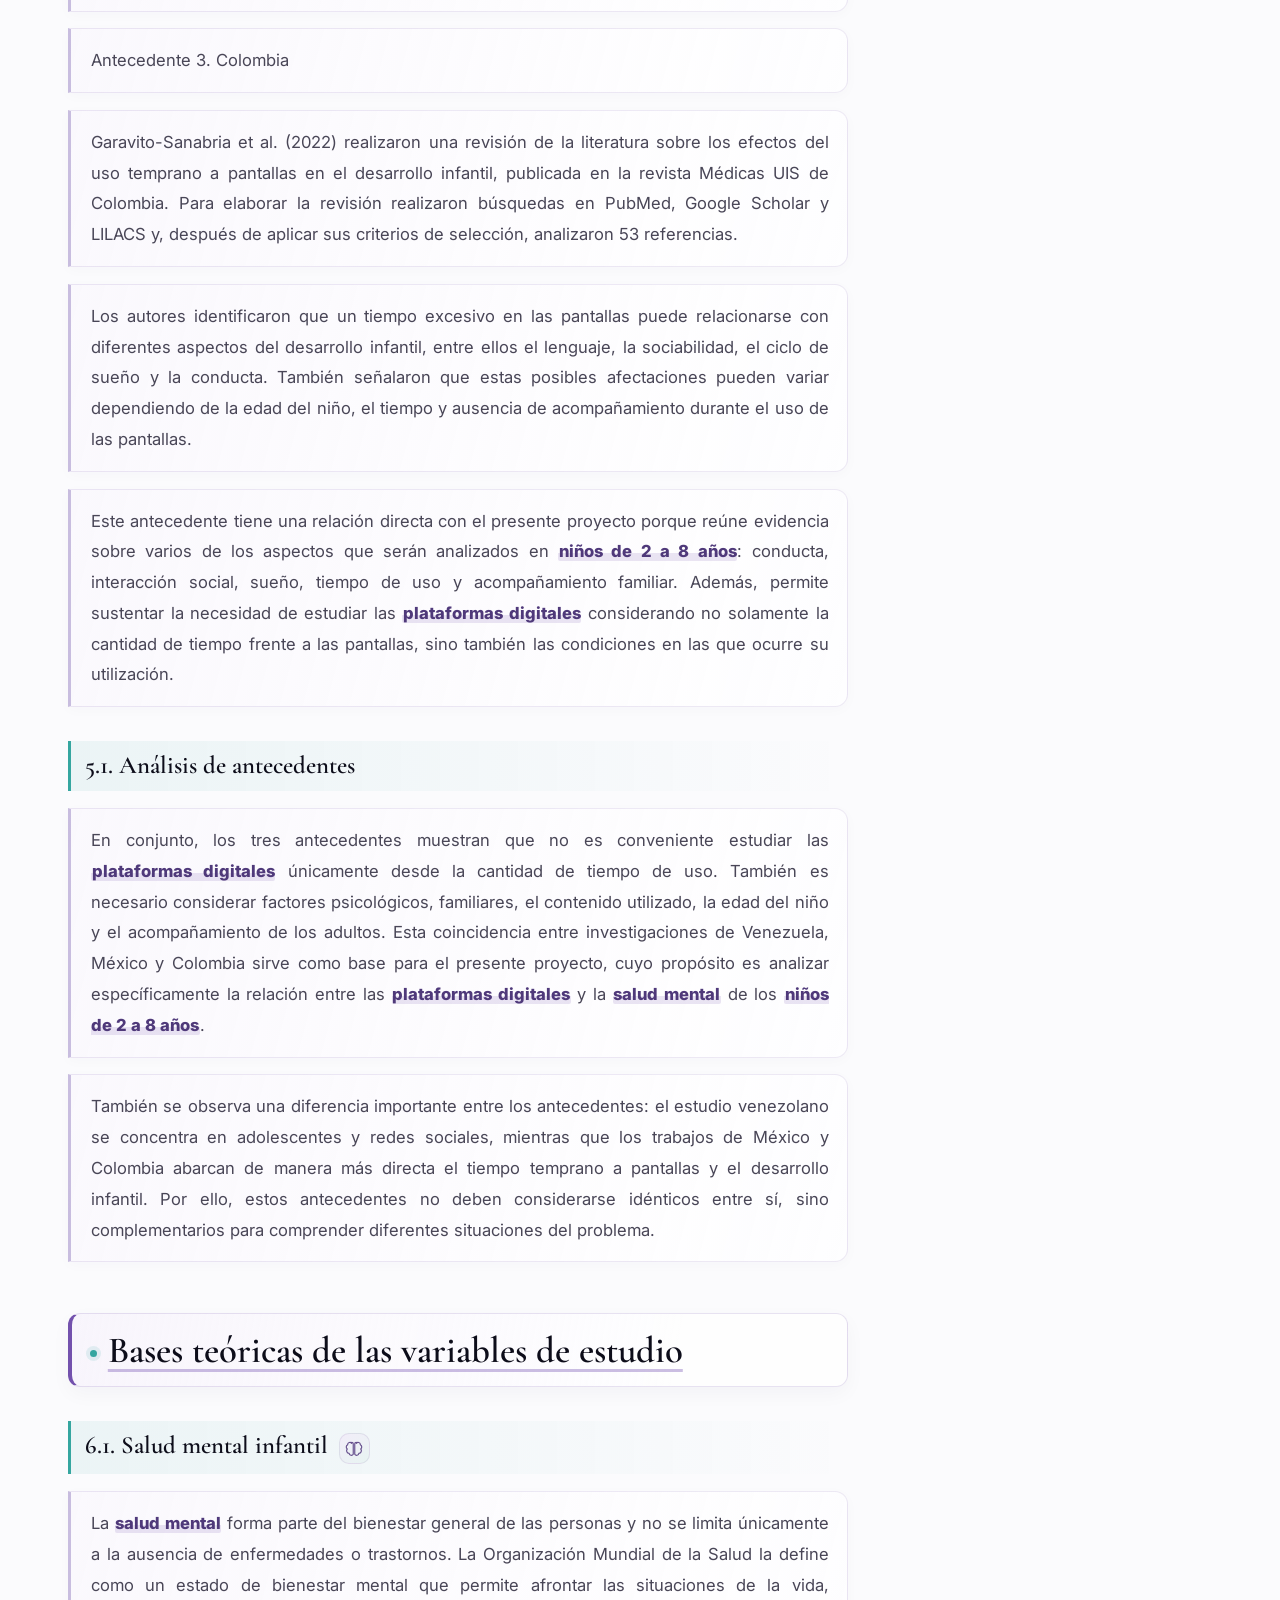
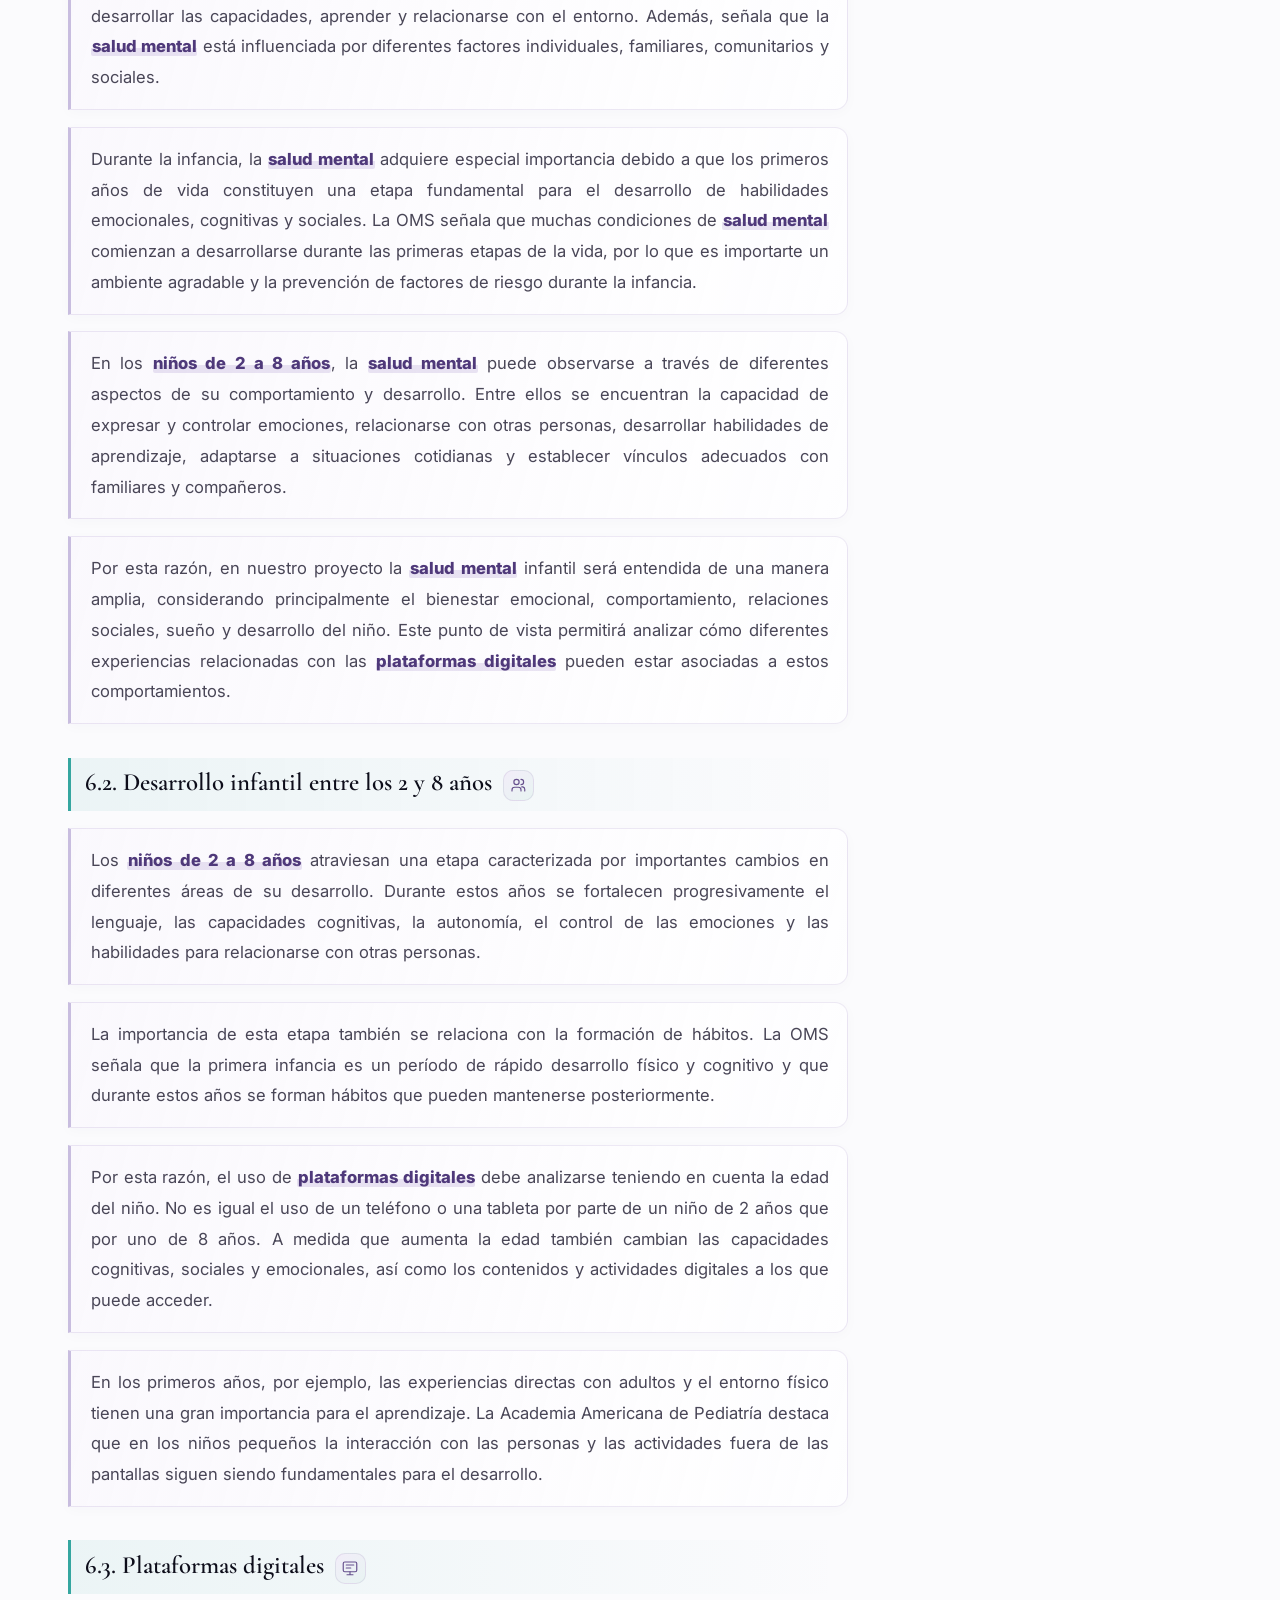
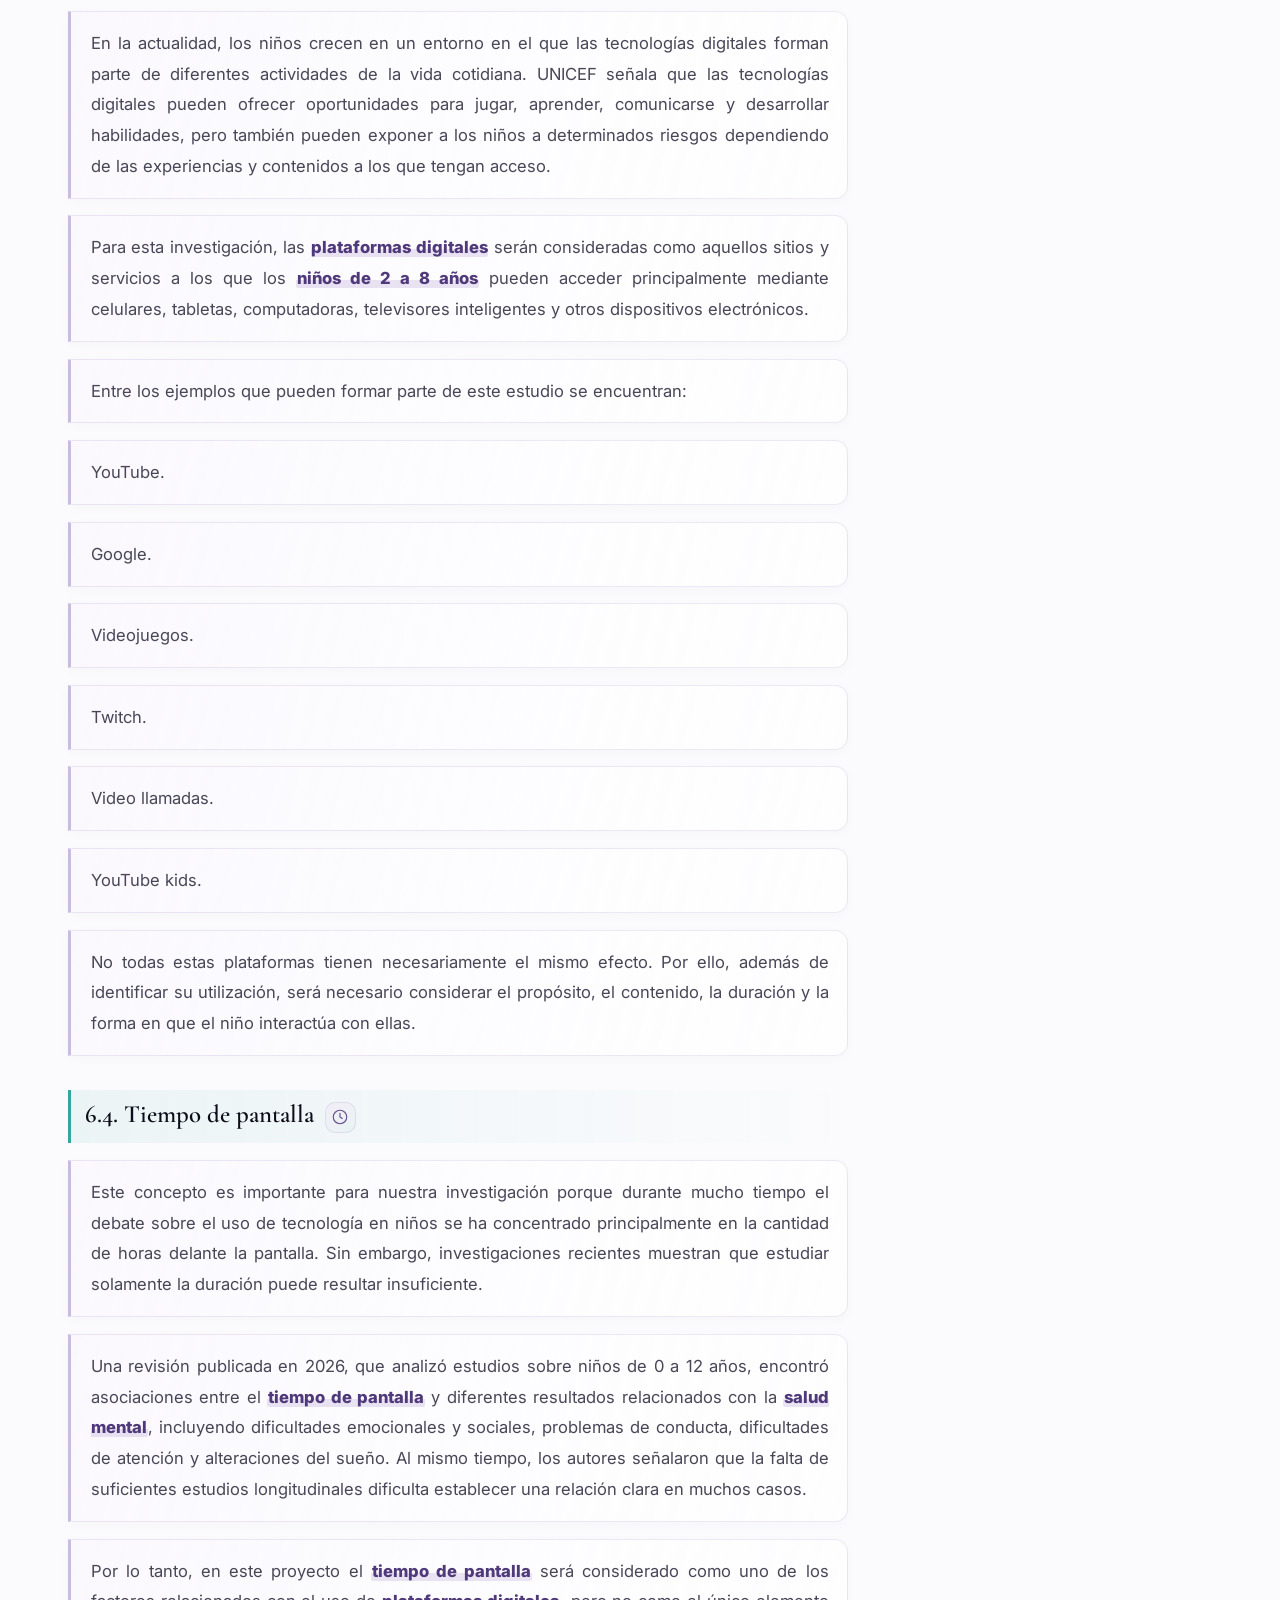
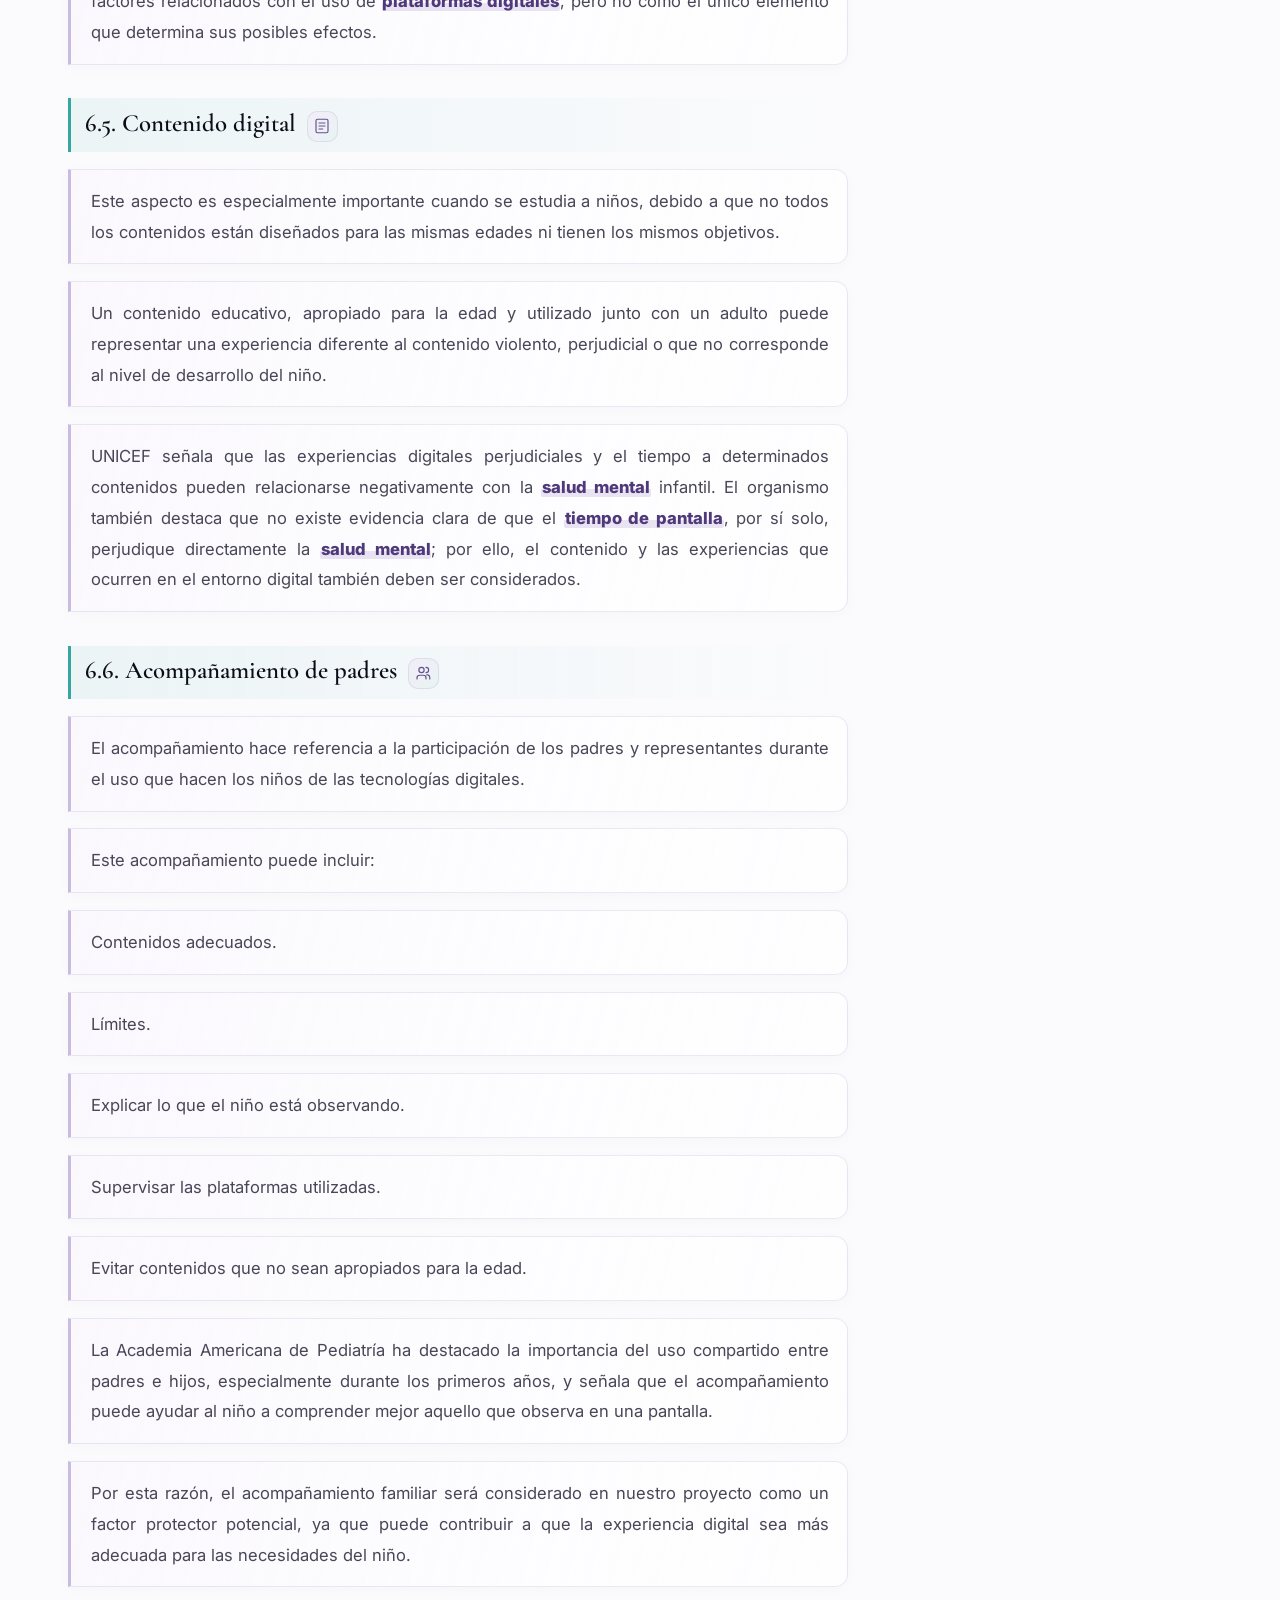
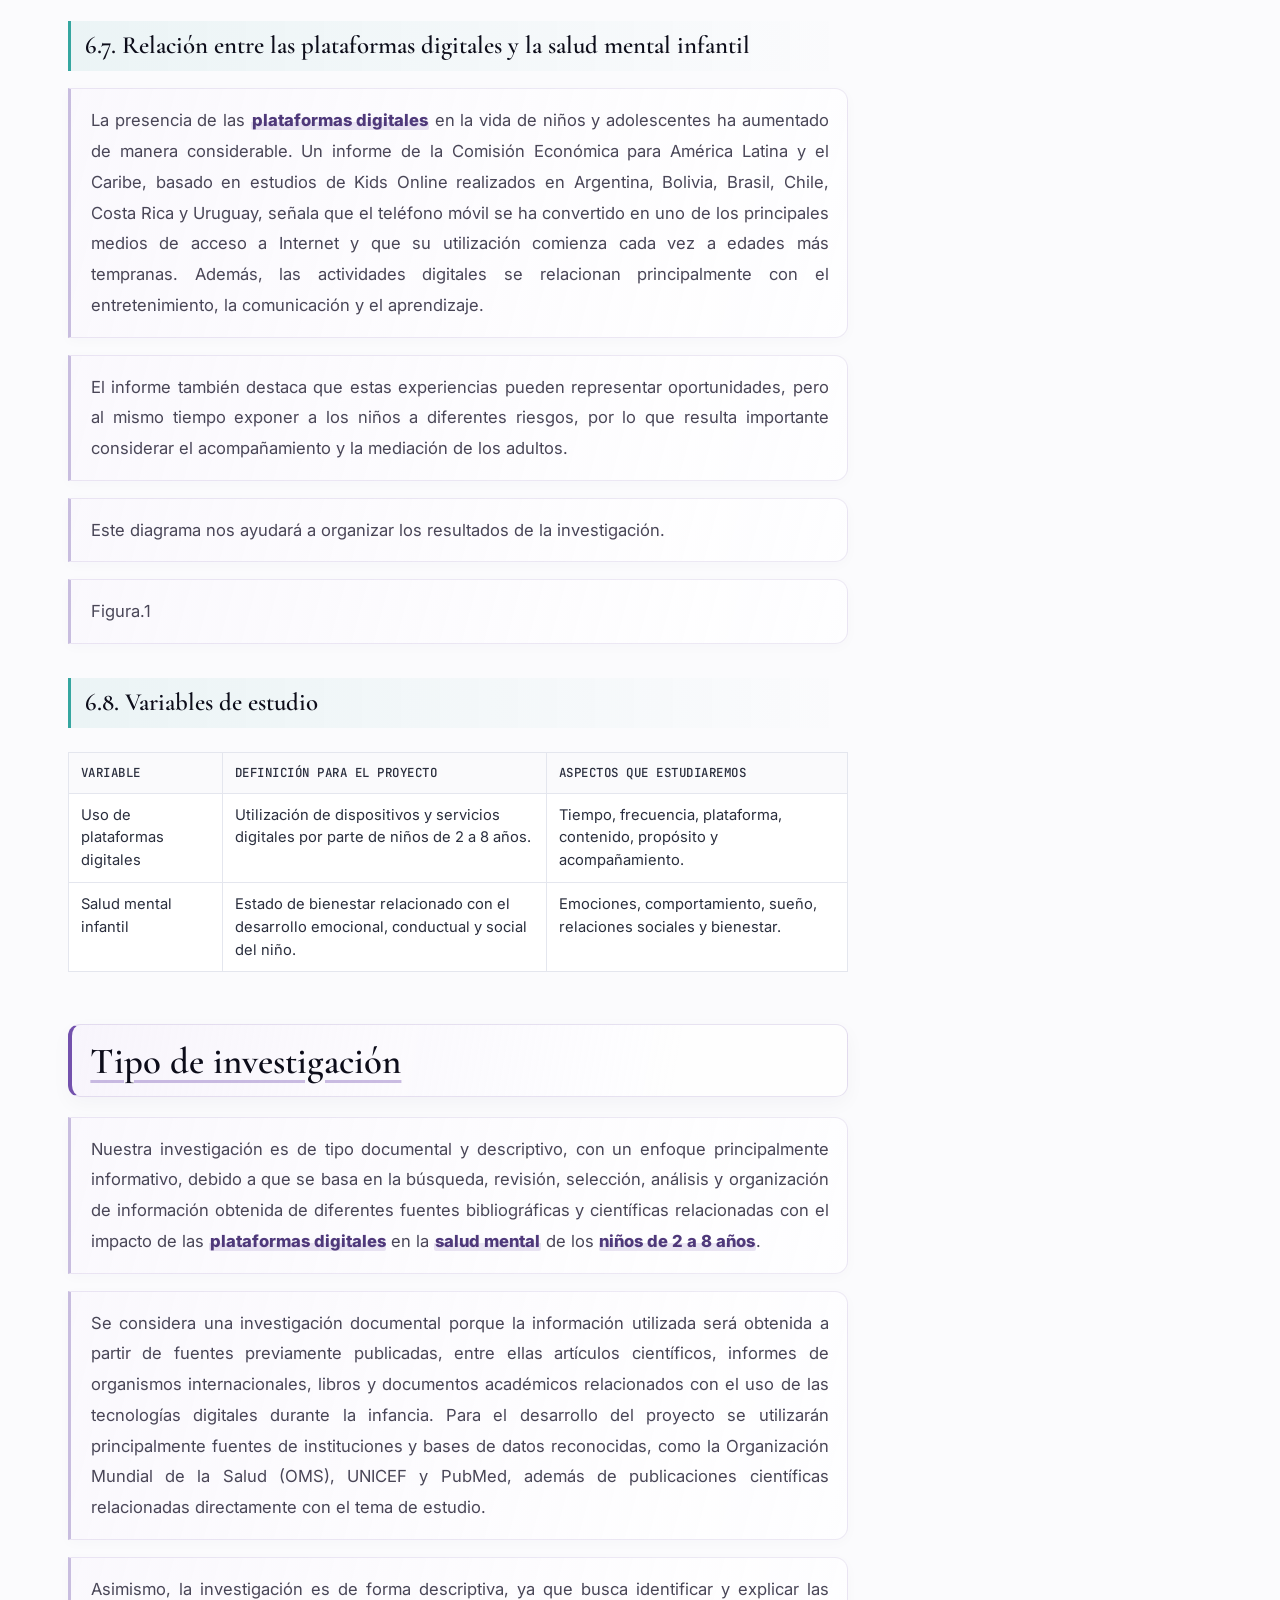
==== commit 3e0fb58d: "Mejorar diseño editorial e iconografía premium del artículo 1" ====
--- a/articulo-1.html
+++ b/articulo-1.html
@@ -38,7 +38,12 @@
     <section class="a-sec">
       <div class="container">
         <div class="doc">
-<h2>Introducción</h2>
+<nav class="article1-reading-map" aria-label="Explora el artículo"><div class="a1-map-intro"><span>GUÍA INTERACTIVA</span><h3>Explora la investigación a tu ritmo</h3><p>Un recorrido visual por los factores que relacionan las plataformas digitales con la salud mental infantil.</p></div><div class="a1-map-grid">
+<a href="#a1-intro" class="a1-map-card"><span class="a1-icon"><svg viewBox="0 0 24 24" aria-hidden="true"><path d="M9 4.5a3 3 0 0 0-5.5 1.7A3.5 3.5 0 0 0 3 12a3.5 3.5 0 0 0 2.5 5.8A3 3 0 0 0 11 19V5a2 2 0 0 0-2-2"/><path d="M15 4.5a3 3 0 0 1 5.5 1.7A3.5 3.5 0 0 1 21 12a3.5 3.5 0 0 1-2.5 5.8A3 3 0 0 1 13 19V5a2 2 0 0 1 2-2"/></svg></span><small>01 · CONTEXTO</small><strong>Salud mental infantil</strong><em>Introducción y problema</em><b>Explorar ↗</b></a>
+<a href="#a1-theory" class="a1-map-card"><span class="a1-icon"><svg viewBox="0 0 24 24" aria-hidden="true"><rect x="3" y="4" width="18" height="13" rx="2"/><path d="M8 21h8m-4-4v4M7 8h10m-10 4h6"/></svg></span><small>02 · FUNDAMENTOS</small><strong>Uso de plataformas</strong><em>Variables y desarrollo</em><b>Explorar ↗</b></a>
+<a href="#a1-results" class="a1-map-card"><span class="a1-icon"><svg viewBox="0 0 24 24" aria-hidden="true"><path d="M4 19.5h16"/><path d="M6.5 16V10m5.5 6V5m5.5 11v-8"/></svg></span><small>03 · EVIDENCIA</small><strong>Resultados y cifras</strong><em>Estudios revisados</em><b>Explorar ↗</b></a>
+<a href="#a1-conclusions" class="a1-map-card"><span class="a1-icon"><svg viewBox="0 0 24 24" aria-hidden="true"><path d="M9 18h6m-5 3h4m-2-20a7 7 0 0 0-4.2 12.6c.8.6 1.2 1.3 1.2 2.4h6c0-1.1.4-1.8 1.2-2.4A7 7 0 0 0 12 1z"/></svg></span><small>04 · CIERRE</small><strong>Conclusiones</strong><em>Recomendaciones</em><b>Explorar ↗</b></a></div></nav>
+<h2 id="a1-intro">Introducción</h2>
 <p>Las plataformas digitales forman parte de la vida cotidiana de muchas familias y su presencia comienza desde edades tempranas. Los niños de 2 a 8 años tienen contacto con celulares, tabletas, televisores, videojuegos y aplicaciones para entretenerse, aprender o comunicarse. Por ello, su uso se ha convertido en un aspecto del desarrollo infantil y ha generado interés por conocer su relación con el bienestar y la salud mental.</p>
 <p>Las plataformas digitales pueden ofrecer beneficios cuando son utilizadas de manera adecuada. Algunos contenidos pueden apoyar el aprendizaje, estimular habilidades y facilitar el acceso a recursos educativos. Además, el uso compartido de dispositivos con padres o familiares puede favorecer la comunicación. Sin embargo, estos beneficios dependen de factores como la edad del niño, el contenido, el tiempo de utilización y el acompañamiento de los adultos.</p>
 <p>Por otro lado, un uso inadecuado puede afectar actividades como la actividad física, el descanso y la interacción con familiares y otros niños. También pueden presentarse riesgos relacionados con contenidos inapropiados y alteraciones del sueño. Por esta razón, es necesario analizar no solo cuánto tiempo utiliza un niño una pantalla, sino también qué hace durante ese tiempo y en qué contexto.</p>
@@ -84,18 +89,18 @@
 <h3>5.1. Análisis de antecedentes</h3>
 <p>En conjunto, los tres antecedentes muestran que no es conveniente estudiar las plataformas digitales únicamente desde la cantidad de tiempo de uso. También es necesario considerar factores psicológicos, familiares, el contenido utilizado, la edad del niño y el acompañamiento de los adultos. Esta coincidencia entre investigaciones de Venezuela, México y Colombia sirve como base para el presente proyecto, cuyo propósito es analizar específicamente la relación entre las plataformas digitales y la salud mental de los niños de 2 a 8 años.</p>
 <p>También se observa una diferencia importante entre los antecedentes: el estudio venezolano se concentra en adolescentes y redes sociales, mientras que los trabajos de México y Colombia abarcan de manera más directa el tiempo temprano a pantallas y el desarrollo infantil. Por ello, estos antecedentes no deben considerarse idénticos entre sí, sino complementarios para comprender diferentes situaciones del problema.</p>
-<h2>Bases teóricas de las variables de estudio</h2>
-<h3>6.1. Salud mental infantil</h3>
+<h2 id="a1-theory">Bases teóricas de las variables de estudio</h2>
+<h3>6.1. Salud mental infantil<span class="a1-heading-icon"><svg viewBox="0 0 24 24" aria-hidden="true"><path d="M9 4.5a3 3 0 0 0-5.5 1.7A3.5 3.5 0 0 0 3 12a3.5 3.5 0 0 0 2.5 5.8A3 3 0 0 0 11 19V5a2 2 0 0 0-2-2"/><path d="M15 4.5a3 3 0 0 1 5.5 1.7A3.5 3.5 0 0 1 21 12a3.5 3.5 0 0 1-2.5 5.8A3 3 0 0 1 13 19V5a2 2 0 0 1 2-2"/></svg></span></h3>
 <p>La salud mental forma parte del bienestar general de las personas y no se limita únicamente a la ausencia de enfermedades o trastornos. La Organización Mundial de la Salud la define como un estado de bienestar mental que permite afrontar las situaciones de la vida, desarrollar las capacidades, aprender y relacionarse con el entorno. Además, señala que la salud mental está influenciada por diferentes factores individuales, familiares, comunitarios y sociales.</p>
 <p>Durante la infancia, la salud mental adquiere especial importancia debido a que los primeros años de vida constituyen una etapa fundamental para el desarrollo de habilidades emocionales, cognitivas y sociales. La OMS señala que muchas condiciones de salud mental comienzan a desarrollarse durante las primeras etapas de la vida, por lo que es importarte un ambiente agradable y la prevención de factores de riesgo durante la infancia.</p>
 <p>En los niños de 2 a 8 años, la salud mental puede observarse a través de diferentes aspectos de su comportamiento y desarrollo. Entre ellos se encuentran la capacidad de expresar y controlar emociones, relacionarse con otras personas, desarrollar habilidades de aprendizaje, adaptarse a situaciones cotidianas y establecer vínculos adecuados con familiares y compañeros.</p>
 <p>Por esta razón, en nuestro proyecto la salud mental infantil será entendida de una manera amplia, considerando principalmente el bienestar emocional, comportamiento, relaciones sociales, sueño y desarrollo del niño. Este punto de vista permitirá analizar cómo diferentes experiencias relacionadas con las plataformas digitales pueden estar asociadas a estos comportamientos.</p>
-<h3>6.2. Desarrollo infantil entre los 2 y 8 años</h3>
+<h3>6.2. Desarrollo infantil entre los 2 y 8 años<span class="a1-heading-icon"><svg viewBox="0 0 24 24" aria-hidden="true"><path d="M16 20v-1.5a3.5 3.5 0 0 0-3.5-3.5h-5A3.5 3.5 0 0 0 4 18.5V20"/><circle cx="10" cy="8" r="3.5"/><path d="M16 4.5a3.5 3.5 0 0 1 0 7m1 3h1.5a3.5 3.5 0 0 1 2.5 3.3V20"/></svg></span></h3>
 <p>Los niños de 2 a 8 años atraviesan una etapa caracterizada por importantes cambios en diferentes áreas de su desarrollo. Durante estos años se fortalecen progresivamente el lenguaje, las capacidades cognitivas, la autonomía, el control de las emociones y las habilidades para relacionarse con otras personas.</p>
 <p>La importancia de esta etapa también se relaciona con la formación de hábitos. La OMS señala que la primera infancia es un período de rápido desarrollo físico y cognitivo y que durante estos años se forman hábitos que pueden mantenerse posteriormente.</p>
 <p>Por esta razón, el uso de plataformas digitales debe analizarse teniendo en cuenta la edad del niño. No es igual el uso de un teléfono o una tableta por parte de un niño de 2 años que por uno de 8 años. A medida que aumenta la edad también cambian las capacidades cognitivas, sociales y emocionales, así como los contenidos y actividades digitales a los que puede acceder.</p>
 <p>En los primeros años, por ejemplo, las experiencias directas con adultos y el entorno físico tienen una gran importancia para el aprendizaje. La Academia Americana de Pediatría destaca que en los niños pequeños la interacción con las personas y las actividades fuera de las pantallas siguen siendo fundamentales para el desarrollo.</p>
-<h3>6.3. Plataformas digitales</h3>
+<h3>6.3. Plataformas digitales<span class="a1-heading-icon"><svg viewBox="0 0 24 24" aria-hidden="true"><rect x="3" y="4" width="18" height="13" rx="2"/><path d="M8 21h8m-4-4v4M7 8h10m-10 4h6"/></svg></span></h3>
 <p>En la actualidad, los niños crecen en un entorno en el que las tecnologías digitales forman parte de diferentes actividades de la vida cotidiana. UNICEF señala que las tecnologías digitales pueden ofrecer oportunidades para jugar, aprender, comunicarse y desarrollar habilidades, pero también pueden exponer a los niños a determinados riesgos dependiendo de las experiencias y contenidos a los que tengan acceso.</p>
 <p>Para esta investigación, las plataformas digitales serán consideradas como aquellos sitios y servicios a los que los niños de 2 a 8 años pueden acceder principalmente mediante celulares, tabletas, computadoras, televisores inteligentes y otros dispositivos electrónicos.</p>
 <p>Entre los ejemplos que pueden formar parte de este estudio se encuentran:</p>
@@ -106,15 +111,15 @@
 <p>Video llamadas.</p>
 <p>YouTube kids.</p>
 <p>No todas estas plataformas tienen necesariamente el mismo efecto. Por ello, además de identificar su utilización, será necesario considerar el propósito, el contenido, la duración y la forma en que el niño interactúa con ellas.</p>
-<h3>6.4. Tiempo de pantalla</h3>
+<h3>6.4. Tiempo de pantalla<span class="a1-heading-icon"><svg viewBox="0 0 24 24" aria-hidden="true"><circle cx="12" cy="12" r="9"/><path d="M12 7v5l3 2"/></svg></span></h3>
 <p>Este concepto es importante para nuestra investigación porque durante mucho tiempo el debate sobre el uso de tecnología en niños se ha concentrado principalmente en la cantidad de horas delante la pantalla. Sin embargo, investigaciones recientes muestran que estudiar solamente la duración puede resultar insuficiente.</p>
 <p>Una revisión publicada en 2026, que analizó estudios sobre niños de 0 a 12 años, encontró asociaciones entre el tiempo de pantalla y diferentes resultados relacionados con la salud mental, incluyendo dificultades emocionales y sociales, problemas de conducta, dificultades de atención y alteraciones del sueño. Al mismo tiempo, los autores señalaron que la falta de suficientes estudios longitudinales dificulta establecer una relación clara en muchos casos.</p>
 <p>Por lo tanto, en este proyecto el tiempo de pantalla será considerado como uno de los factores relacionados con el uso de plataformas digitales, pero no como el único elemento que determina sus posibles efectos.</p>
-<h3>6.5. Contenido digital</h3>
+<h3>6.5. Contenido digital<span class="a1-heading-icon"><svg viewBox="0 0 24 24" aria-hidden="true"><rect x="4" y="3" width="16" height="18" rx="2"/><path d="M8 8h8m-8 4h8m-8 4h5"/></svg></span></h3>
 <p>Este aspecto es especialmente importante cuando se estudia a niños, debido a que no todos los contenidos están diseñados para las mismas edades ni tienen los mismos objetivos.</p>
 <p>Un contenido educativo, apropiado para la edad y utilizado junto con un adulto puede representar una experiencia diferente al contenido violento, perjudicial o que no corresponde al nivel de desarrollo del niño.</p>
 <p>UNICEF señala que las experiencias digitales perjudiciales y el tiempo a determinados contenidos pueden relacionarse negativamente con la salud mental infantil. El organismo también destaca que no existe evidencia clara de que el tiempo de pantalla, por sí solo, perjudique directamente la salud mental; por ello, el contenido y las experiencias que ocurren en el entorno digital también deben ser considerados.</p>
-<h3>6.6. Acompañamiento de padres</h3>
+<h3>6.6. Acompañamiento de padres<span class="a1-heading-icon"><svg viewBox="0 0 24 24" aria-hidden="true"><path d="M16 20v-1.5a3.5 3.5 0 0 0-3.5-3.5h-5A3.5 3.5 0 0 0 4 18.5V20"/><circle cx="10" cy="8" r="3.5"/><path d="M16 4.5a3.5 3.5 0 0 1 0 7m1 3h1.5a3.5 3.5 0 0 1 2.5 3.3V20"/></svg></span></h3>
 <p>El acompañamiento hace referencia a la participación de los padres y representantes durante el uso que hacen los niños de las tecnologías digitales.</p>
 <p>Este acompañamiento puede incluir:</p>
 <p>Contenidos adecuados.</p>
@@ -167,7 +172,7 @@
 <p>Posteriormente, se realizará la búsqueda de publicaciones relacionadas con estos términos en fuentes académicas y sitios web especializados. Las investigaciones encontradas serán revisadas para determinar cuáles presentan información importante para el estudio.</p>
 <p>Después de seleccionar las fuentes, la información relevante será registrada en el cuadro de análisis documental. Finalmente, los datos serán organizados por categorías para facilitar su comparación e interpretación.</p>
 <p>De esta manera, la técnica y el instrumento permitirán recopilar información de forma ordenada y coherente con los objetivos de la investigación, evitando incorporar datos que no tengan relación directa con el tema.</p>
-<h2>Resultados</h2>
+<h2 id="a1-results">Resultados</h2>
 <p>A partir de las investigaciones seleccionadas, se encontraron diferentes resultados relacionados con el uso de plataformas digitales y el bienestar de los niños. Los estudios revisados muestran que la relación entre el uso de pantallas y la salud mental infantil es complicada y puede estar influenciada por factores como el tiempo en las pantallas, el tipo de contenido, la edad del niño, la finalidad del uso y la participación de los padres.</p>
 <section class="study-visual" aria-label="Visualización de cifras citadas en la investigación">
   <p class="study-eyebrow">Cifras reportadas en las investigaciones citadas</p>
@@ -228,7 +233,7 @@
 <p>En relación con el sueño, los resultados revisados coinciden con la importancia que se le otorgó dentro de las bases teóricas. La literatura científica ha incluido las alteraciones del sueño entre los aspectos relacionados con el uso de pantallas en niños. Además, la Organización Mundial de la Salud considera el sueño, la actividad física y el comportamiento sedentario como elementos relacionados entre sí durante los primeros años de vida.</p>
 <p>Por otra parte, el acompañamiento familiar también presenta coincidencia entre la teoría y los resultados. La revisión de Mallawaarachchi y colaboradores encontró que determinadas formas de uso compartido entre niños y padres se asociaron con resultados cognitivos favorables. Esto respalda la importancia de que los adultos participen activamente en la experiencia digital de los niños, especialmente durante las primeras etapas del desarrollo.</p>
 <p>Finalmente, al contrastar los resultados con la información proporcionada por UNICEF, se observa una coincidencia importante: no es adecuado considerar que el tiempo de pantalla, por sí mismo, produzca directamente problemas de salud mental. UNICEF destaca la necesidad de considerar las experiencias digitales, el contenido, el contexto y otros factores relacionados con el entorno del niño.</p>
-<h2>Conclusiones</h2>
+<h2 id="a1-conclusions">Conclusiones</h2>
 <p>A partir de la revisión documental realizada y del análisis de las investigaciones seleccionadas, se puede concluir que las plataformas digitales forman parte cada vez más de la vida cotidiana de los niños de 2 a 8 años y que su utilización puede relacionarse con diferentes aspectos de su desarrollo y bienestar.</p>
 <p>En primer lugar, se identificó que el tiempo en las pantallas constituye un factor relevante, debido a que diferentes investigaciones han encontrado asociaciones entre un mayor tiempo y determinados problemas emocionales, conductuales y socioemocionales.</p>
 <p>Sin embargo, los resultados revisados no permiten afirmar que el tiempo de pantalla sea por sí solo una causa directa de problemas de salud mental.</p>
--- a/article.css
+++ b/article.css
@@ -274,3 +274,27 @@
 @media(prefers-reduced-motion:reduce){.doc>p{transition:none}.doc>p:hover{transform:none}}
 
 .data-table-card{margin:2rem 0 2.7rem;padding:clamp(1rem,2.5vw,1.6rem);border:1px solid #e7e0f0;border-radius:20px;background:linear-gradient(145deg,#fcfaff,#f5fafa);box-shadow:0 14px 36px rgba(40,29,65,.055)}.data-table-heading{display:flex;justify-content:space-between;align-items:flex-end;gap:1rem;flex-wrap:wrap;margin-bottom:1rem}.table-kicker{font-size:.7rem;letter-spacing:.12em;text-transform:uppercase;color:#7152a6;font-weight:800}.data-table-heading h3{margin:.35rem 0!important;padding:0!important;border:0!important;background:none!important;color:#29213c;font-size:1.35rem}.data-table-heading p{margin:0!important;padding:0!important;border:0!important;background:none!important;box-shadow:none!important;color:#70697c;font-size:.85rem;line-height:1.5!important}.table-interaction{font-size:.75rem;color:#5e4a86;background:#eee8f7;border-radius:30px;padding:.4rem .7rem}.table-scroll{overflow-x:auto;border:1px solid #e9e3ef;border-radius:13px;background:#fff}.interactive-data{width:100%;border-collapse:collapse;min-width:540px;font-size:.84rem}.interactive-data th{background:#f3eff8;color:#44365e;text-align:left;padding:.75rem .85rem;border-bottom:1px solid #e6dfef}.interactive-data th button{border:0;background:none;color:inherit;font:inherit;font-weight:800;cursor:pointer;padding:0}.interactive-data th button:hover{color:#178781}.interactive-data td{padding:.75rem .85rem;border-bottom:1px solid #f0edf4;color:#554f62;line-height:1.5}.interactive-data tbody tr:nth-child(even){background:#fbfafd}.interactive-data tbody tr:hover{background:#f0f8f7}.interactive-data td:nth-child(2){font-weight:800;color:#533c7e;font-variant-numeric:tabular-nums;white-space:nowrap}.interactive-data tbody tr:last-child td{border-bottom:0}.table-foot{margin-top:.75rem;color:#827b8d;font-size:.73rem;line-height:1.5}.interactive-data th button span{opacity:.6;margin-left:.25rem}@media(max-width:600px){.data-table-heading{display:block}.table-interaction{display:inline-block;margin-top:.7rem}}
+
+.vr-reading-map{margin:0 0 2.4rem;padding:clamp(1.1rem,3vw,1.7rem);border:1px solid #e4dcef;border-radius:22px;background:radial-gradient(circle at 95% 0%,rgba(53,166,160,.14),transparent 32%),linear-gradient(135deg,#faf7ff,#f1f9f8);box-shadow:0 15px 42px rgba(39,29,65,.07)}.vr-map-intro>span{font-size:.68rem;letter-spacing:.14em;font-weight:850;color:#7252a5}.vr-map-intro h3{margin:.35rem 0!important;padding:0!important;border:0!important;background:none!important;font-size:clamp(1.35rem,3vw,1.8rem);color:#2a203e}.vr-map-intro p{margin:0 0 1.1rem!important;padding:0!important;border:0!important;background:none!important;box-shadow:none!important;color:#716a7c;font-size:.88rem;line-height:1.6!important}.vr-map-grid{display:grid;grid-template-columns:repeat(4,minmax(0,1fr));gap:10px}.vr-map-card{display:flex;flex-direction:column;align-items:flex-start;min-height:170px;padding:1rem;text-decoration:none!important;border:1px solid #e7e0ef;border-radius:16px;background:rgba(255,255,255,.9);box-shadow:0 4px 14px rgba(39,29,65,.035);transition:transform .22s ease,box-shadow .22s ease,border-color .22s ease}.vr-map-card:hover{transform:translateY(-4px);border-color:#bba8d5;box-shadow:0 12px 25px rgba(39,29,65,.09)}.vr-map-icon{display:grid;place-items:center;width:38px;height:38px;border-radius:12px;background:#f0eafa;font-size:1.2rem;margin-bottom:.65rem}.vr-map-num{font-size:.62rem;letter-spacing:.1em;color:#8066a7;font-weight:850}.vr-map-card strong{margin:.28rem 0;color:#302641;font-size:.9rem;line-height:1.3}.vr-map-card small{color:#777082;font-size:.74rem;line-height:1.4}.vr-map-card>b{margin-top:auto;padding-top:.8rem;color:#218782;font-size:.73rem}.vr-axis-switch{display:grid;grid-template-columns:repeat(3,minmax(0,1fr));gap:12px;margin:1.2rem 0 2rem}.vr-axis-switch a{display:grid;grid-template-columns:42px 1fr;grid-template-rows:auto auto;column-gap:.7rem;align-items:center;padding:.9rem;border:1px solid #e7e0ef;border-radius:15px;background:linear-gradient(135deg,#fff,#f7f4fb);text-decoration:none!important;transition:transform .2s ease,box-shadow .2s ease}.vr-axis-switch a:hover{transform:translateY(-3px);box-shadow:0 10px 24px rgba(39,29,65,.08)}.vr-axis-switch a>span{grid-row:1/3;display:grid;place-items:center;width:40px;height:40px;border-radius:12px;background:#eee8f7;font-size:1.2rem}.vr-axis-switch b{font-size:.85rem;color:#513b7d}.vr-axis-switch small{font-size:.7rem;color:#777183;line-height:1.35}.doc h2[id],.doc h4[id]{scroll-margin-top:24px}.doc h2[id]:before{content:"✦";display:inline-grid;place-items:center;margin-right:.55rem;width:25px;height:25px;border-radius:8px;background:#eee8f7;color:#7351ad;font-size:.8rem;vertical-align:middle}.doc h4[id]:before{content:"";display:inline-block;width:8px;height:8px;margin:0 .55rem .08rem 0;border-radius:50%;background:#35a6a0;box-shadow:0 0 0 4px rgba(53,166,160,.12)}.doc ul.doc-list{margin:1.1rem 0;padding:1rem 1.1rem 1rem 2.2rem;border:1px solid #e7e0ef;border-radius:16px;background:linear-gradient(120deg,#fbf9fe,#f6fbfa)}.doc ul.doc-list li{padding:.45rem .2rem;line-height:1.7}.doc ul.doc-list li::marker{color:#35a6a0}.doc p{line-height:1.85}.doc p strong,.doc p b{color:#4f397a}.data-table-card{scroll-margin-top:22px}@media(max-width:850px){.vr-map-grid{grid-template-columns:repeat(2,minmax(0,1fr))}}@media(max-width:520px){.vr-map-grid{grid-template-columns:1fr}.vr-map-card{min-height:140px}.vr-axis-switch{grid-template-columns:1fr}.vr-axis-switch a{grid-template-columns:42px 1fr}}@media(prefers-reduced-motion:reduce){.vr-map-card,.vr-axis-switch a{transition:none}.vr-map-card:hover,.vr-axis-switch a:hover{transform:none}}
+.vr-map-card.is-current{border-color:#35a6a0;box-shadow:0 0 0 2px rgba(53,166,160,.13),0 8px 22px rgba(39,29,65,.06)}.vr-map-card.is-current .vr-map-num{color:#16817c}
+
+/* Ajuste de rejilla y contención del mapa interactivo del artículo 2 */
+.vr-reading-map{display:block!important;width:100%;box-sizing:border-box;overflow:hidden;padding:clamp(1rem,2.5vw,1.6rem)}
+.vr-map-intro{display:block;width:100%;max-width:760px;min-width:0;margin:0 0 1.15rem}
+.vr-map-intro h3{max-width:100%;overflow-wrap:break-word;hyphens:auto}
+.vr-map-intro p{max-width:68ch;overflow-wrap:break-word}
+.vr-map-grid{display:grid!important;width:100%;grid-template-columns:repeat(4,minmax(0,1fr))!important;gap:12px;align-items:stretch}
+.vr-map-card{box-sizing:border-box;width:100%;min-width:0;max-width:100%;min-height:190px;height:100%;padding:clamp(.75rem,1.4vw,1rem);overflow:hidden;overflow-wrap:anywhere;word-break:normal;hyphens:auto}
+.vr-map-card>*{max-width:100%;min-width:0}
+.vr-map-card strong{display:block;width:100%;font-size:clamp(.78rem,1vw,.92rem);line-height:1.28;overflow-wrap:anywhere;hyphens:auto}
+.vr-map-card small{display:block;width:100%;font-size:.73rem;line-height:1.4;overflow-wrap:anywhere;hyphens:auto}
+.vr-map-num{display:block;width:100%;font-size:.62rem;line-height:1.35;letter-spacing:.07em;overflow-wrap:anywhere}
+.vr-map-card>b{display:block;width:100%;font-size:.72rem;line-height:1.3;overflow-wrap:anywhere}
+@media(max-width:900px){.vr-map-grid{grid-template-columns:repeat(2,minmax(0,1fr))!important}.vr-map-card{min-height:168px}}
+@media(max-width:520px){.vr-map-grid{grid-template-columns:1fr!important;gap:9px}.vr-map-card{min-height:0;height:auto;display:grid;grid-template-columns:40px minmax(0,1fr);grid-template-rows:auto auto auto auto;column-gap:.75rem;align-items:center;padding:.85rem}.vr-map-icon{grid-column:1;grid-row:1/5;margin:0}.vr-map-num,.vr-map-card strong,.vr-map-card small,.vr-map-card>b{grid-column:2}.vr-map-card>b{margin-top:.2rem;padding-top:.2rem}}
+
+/* Iconografía editorial premium: trazo lineal, sin emojis */
+.vr-map-icon,.vr-axis-icon{display:grid;place-items:center;color:#66508d;background:linear-gradient(145deg,#f2edf9,#e8f4f2);border:1px solid rgba(113,83,158,.12)}.vr-map-icon{width:40px;height:40px;border-radius:13px;margin-bottom:.7rem}.vr-map-icon svg{width:22px;height:22px;fill:none;stroke:currentColor;stroke-width:1.55;stroke-linecap:round;stroke-linejoin:round}.vr-axis-icon{grid-row:1/3;width:42px;height:42px;border-radius:13px}.vr-axis-icon svg{width:23px;height:23px;fill:none;stroke:currentColor;stroke-width:1.55;stroke-linecap:round;stroke-linejoin:round}.vr-map-card:hover .vr-map-icon,.vr-axis-switch a:hover .vr-axis-icon{color:#18827d;background:linear-gradient(145deg,#e8f5f2,#f1edf9);border-color:rgba(53,166,160,.28)}
+
+/* Artículo 1 · iconografía editorial premium */
+.article1-reading-map{display:block;width:100%;box-sizing:border-box;overflow:hidden;margin:0 0 2.2rem;padding:clamp(1rem,2.5vw,1.6rem);border:1px solid #e5dcef;border-radius:22px;background:radial-gradient(circle at 96% 0%,rgba(53,166,160,.13),transparent 31%),linear-gradient(135deg,#fbf8ff,#f1f9f8);box-shadow:0 15px 40px rgba(39,29,65,.06)}.a1-map-intro{margin:0 0 1rem;max-width:760px}.a1-map-intro>span{font-size:.68rem;letter-spacing:.14em;font-weight:850;color:#7252a5}.a1-map-intro h3{margin:.35rem 0!important;padding:0!important;border:0!important;background:none!important;color:#29213c;font-size:clamp(1.35rem,3vw,1.8rem)}.a1-map-intro p{margin:0!important;padding:0!important;border:0!important;background:none!important;box-shadow:none!important;color:#716a7c;font-size:.88rem;line-height:1.6!important}.a1-map-grid{display:grid;grid-template-columns:repeat(4,minmax(0,1fr));gap:12px;align-items:stretch}.a1-map-card{display:flex;flex-direction:column;align-items:flex-start;box-sizing:border-box;min-width:0;min-height:174px;height:100%;padding:1rem;overflow:hidden;border:1px solid #e7e0ef;border-radius:16px;background:rgba(255,255,255,.92);text-decoration:none!important;box-shadow:0 4px 14px rgba(39,29,65,.035);transition:transform .22s ease,box-shadow .22s ease,border-color .22s ease}.a1-map-card:hover{transform:translateY(-4px);border-color:#bba8d5;box-shadow:0 12px 25px rgba(39,29,65,.09)}.a1-icon{display:grid;place-items:center;width:40px;height:40px;margin-bottom:.65rem;border:1px solid rgba(113,83,158,.12);border-radius:13px;background:linear-gradient(145deg,#f2edf9,#e8f4f2);color:#66508d}.a1-icon svg,.a1-heading-icon svg{width:22px;height:22px;fill:none;stroke:currentColor;stroke-width:1.55;stroke-linecap:round;stroke-linejoin:round}.a1-map-card small{font-size:.62rem;letter-spacing:.09em;color:#8066a7;font-weight:850;line-height:1.35}.a1-map-card strong{display:block;margin:.28rem 0;color:#302641;font-size:.9rem;line-height:1.3;overflow-wrap:anywhere}.a1-map-card em{font-style:normal;color:#777082;font-size:.74rem;line-height:1.4}.a1-map-card>b{margin-top:auto;padding-top:.8rem;color:#218782;font-size:.73rem}.a1-map-card.is-current{border-color:#35a6a0;box-shadow:0 0 0 2px rgba(53,166,160,.13),0 8px 22px rgba(39,29,65,.06)}.a1-heading-icon{display:inline-grid;place-items:center;width:31px;height:31px;margin-left:.65rem;vertical-align:middle;border:1px solid rgba(113,83,158,.13);border-radius:10px;background:linear-gradient(145deg,#f2edf9,#e8f4f2);color:#66508d}.a1-heading-icon svg{width:18px;height:18px}.doc h2[id],.doc h3[id]{scroll-margin-top:22px}.doc h2[id]:before{content:"";display:inline-block;width:7px;height:7px;margin:0 .65rem .18rem 0;border-radius:50%;background:#35a6a0;box-shadow:0 0 0 4px rgba(53,166,160,.12)}@media(max-width:850px){.a1-map-grid{grid-template-columns:repeat(2,minmax(0,1fr))}}@media(max-width:520px){.a1-map-grid{grid-template-columns:1fr}.a1-map-card{min-height:0;display:grid;grid-template-columns:40px minmax(0,1fr);grid-template-rows:auto auto auto auto;column-gap:.75rem;padding:.85rem}.a1-icon{grid-column:1;grid-row:1/5;margin:0}.a1-map-card small,.a1-map-card strong,.a1-map-card em,.a1-map-card>b{grid-column:2}.a1-map-card>b{padding-top:.2rem}}@media(prefers-reduced-motion:reduce){.a1-map-card{transition:none}.a1-map-card:hover{transform:none}}
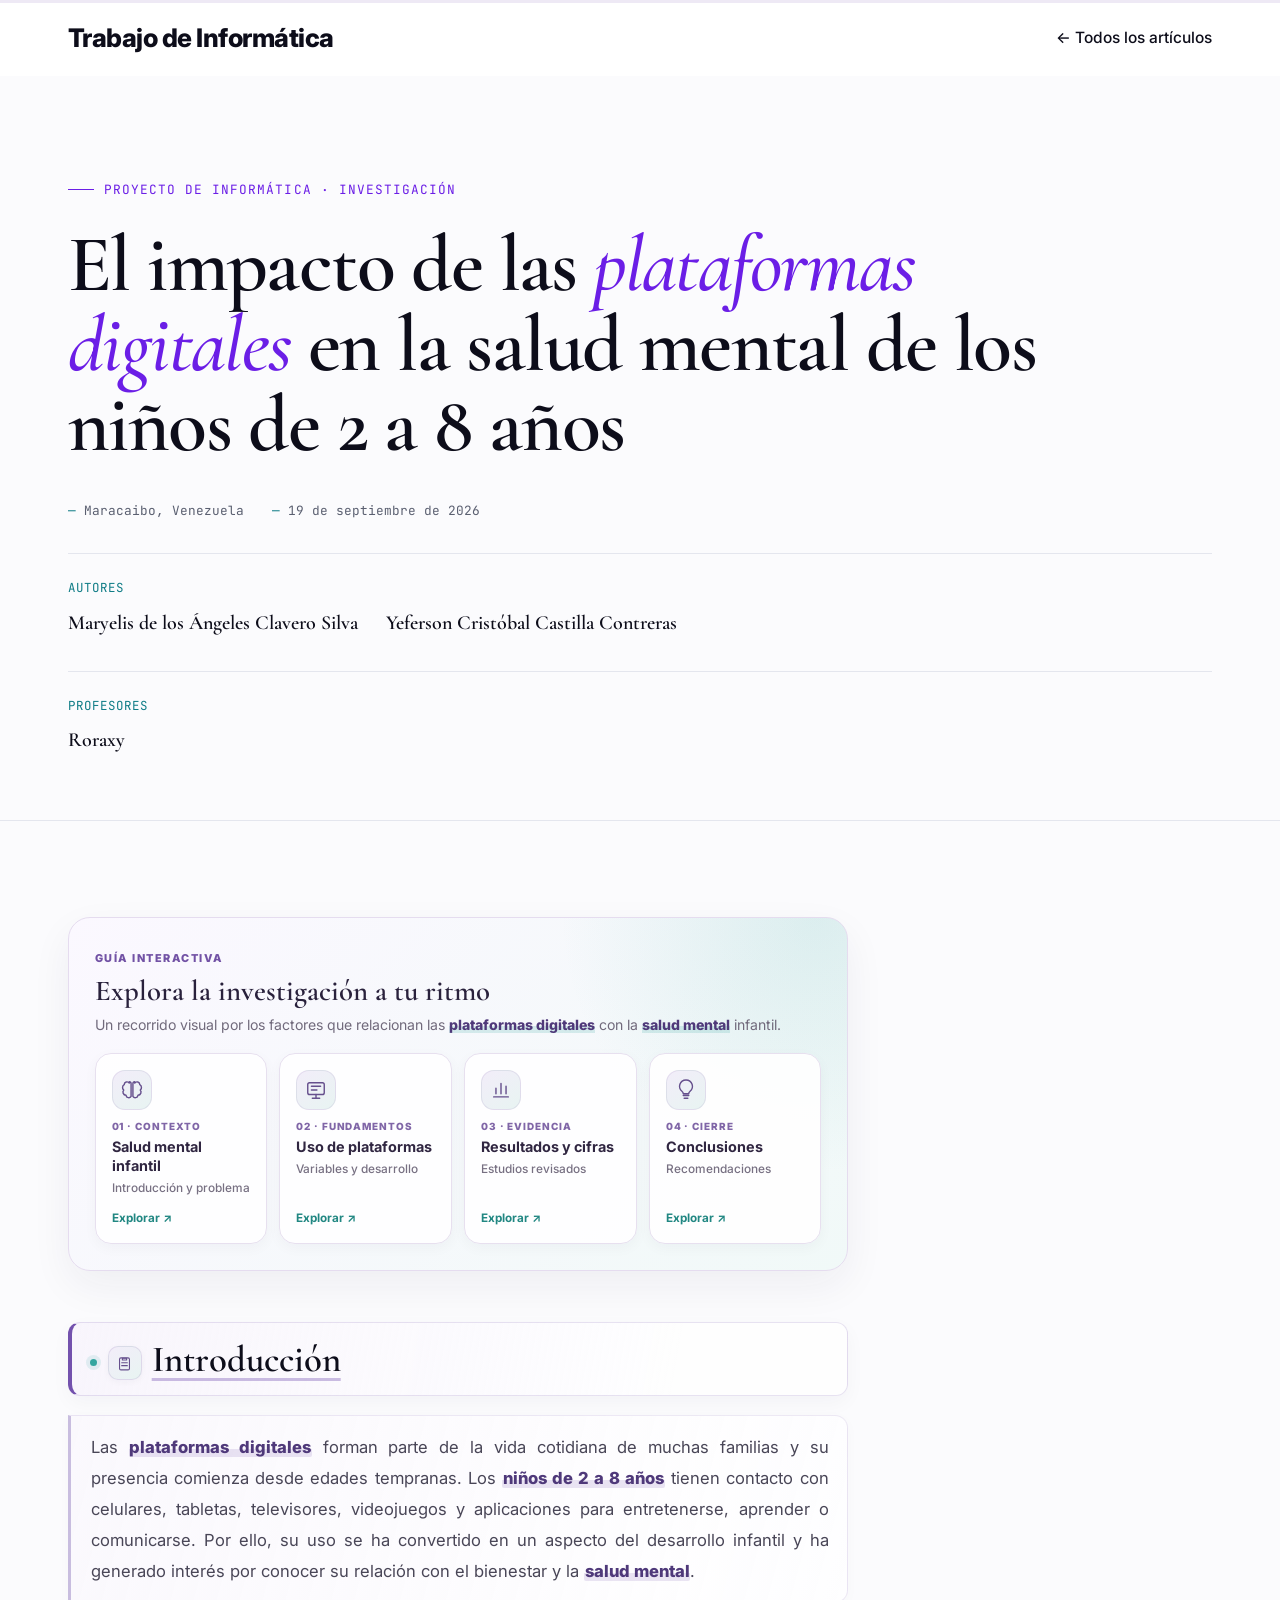
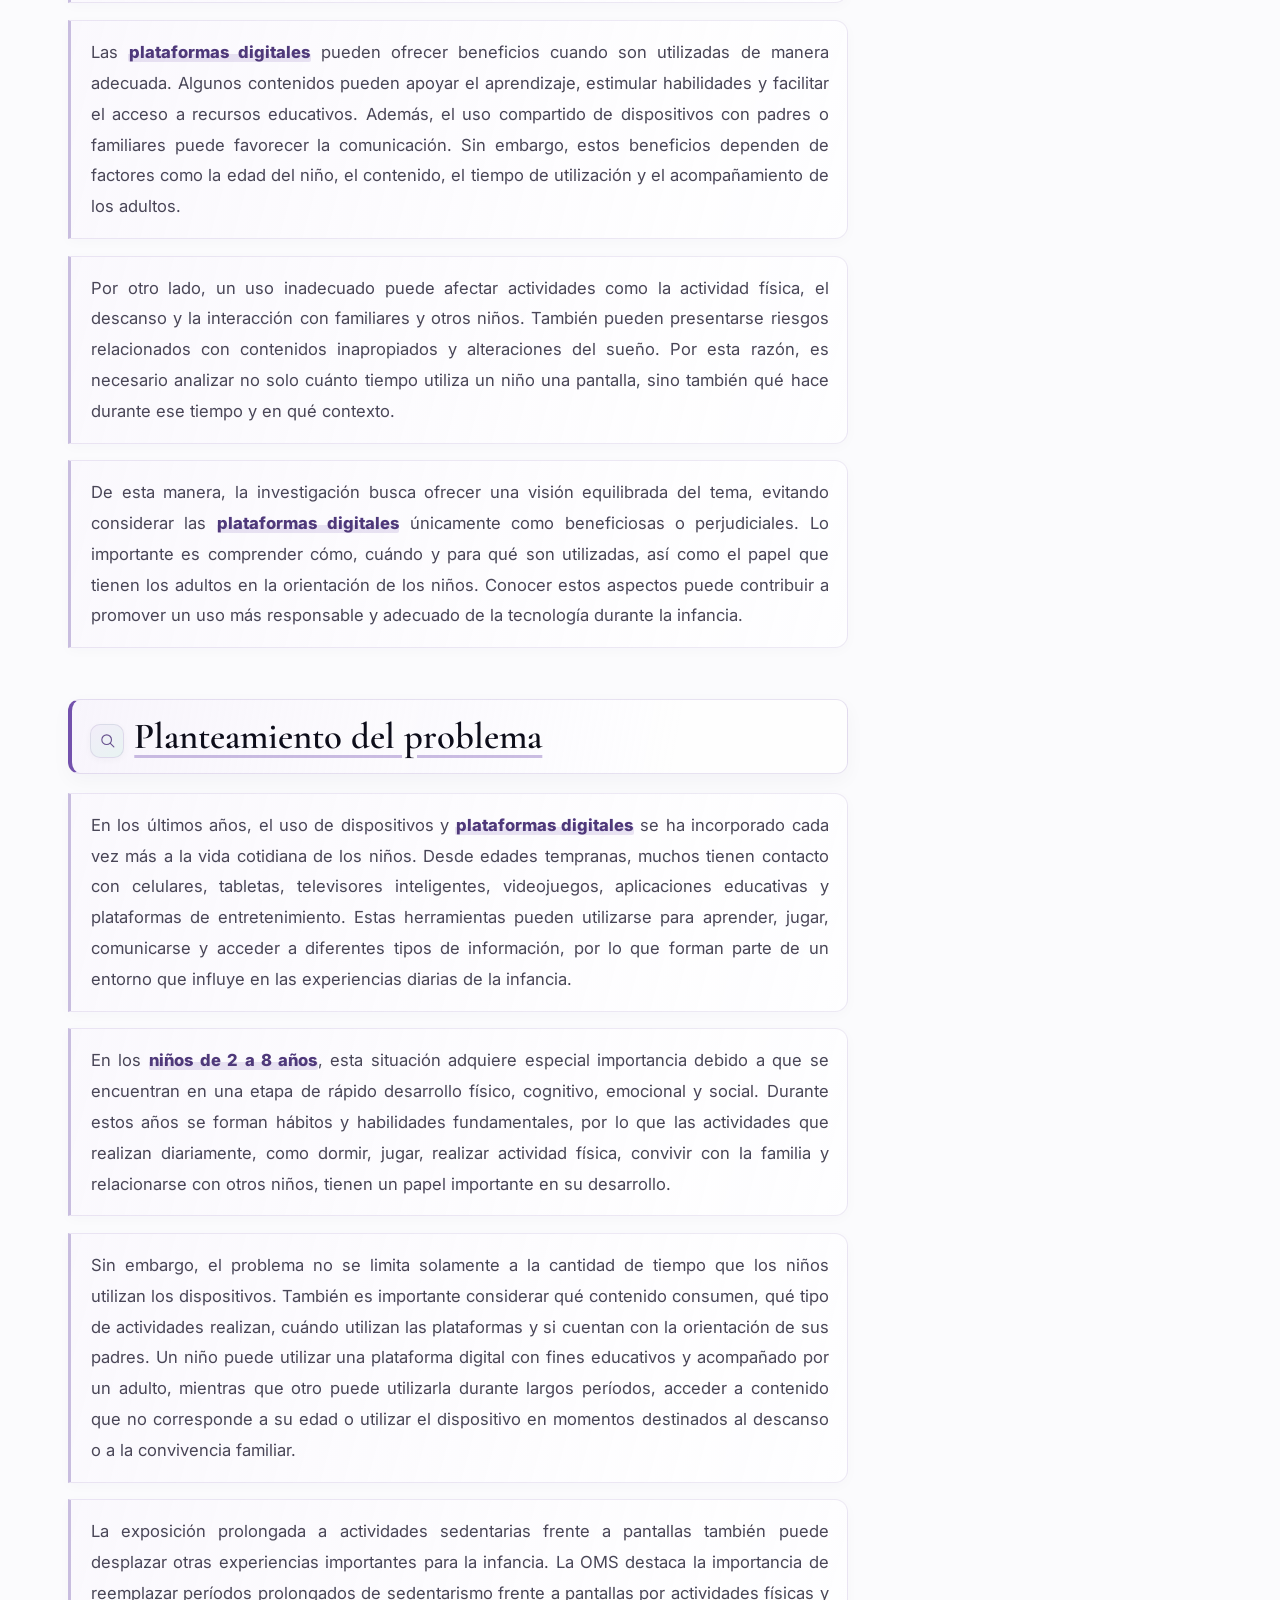
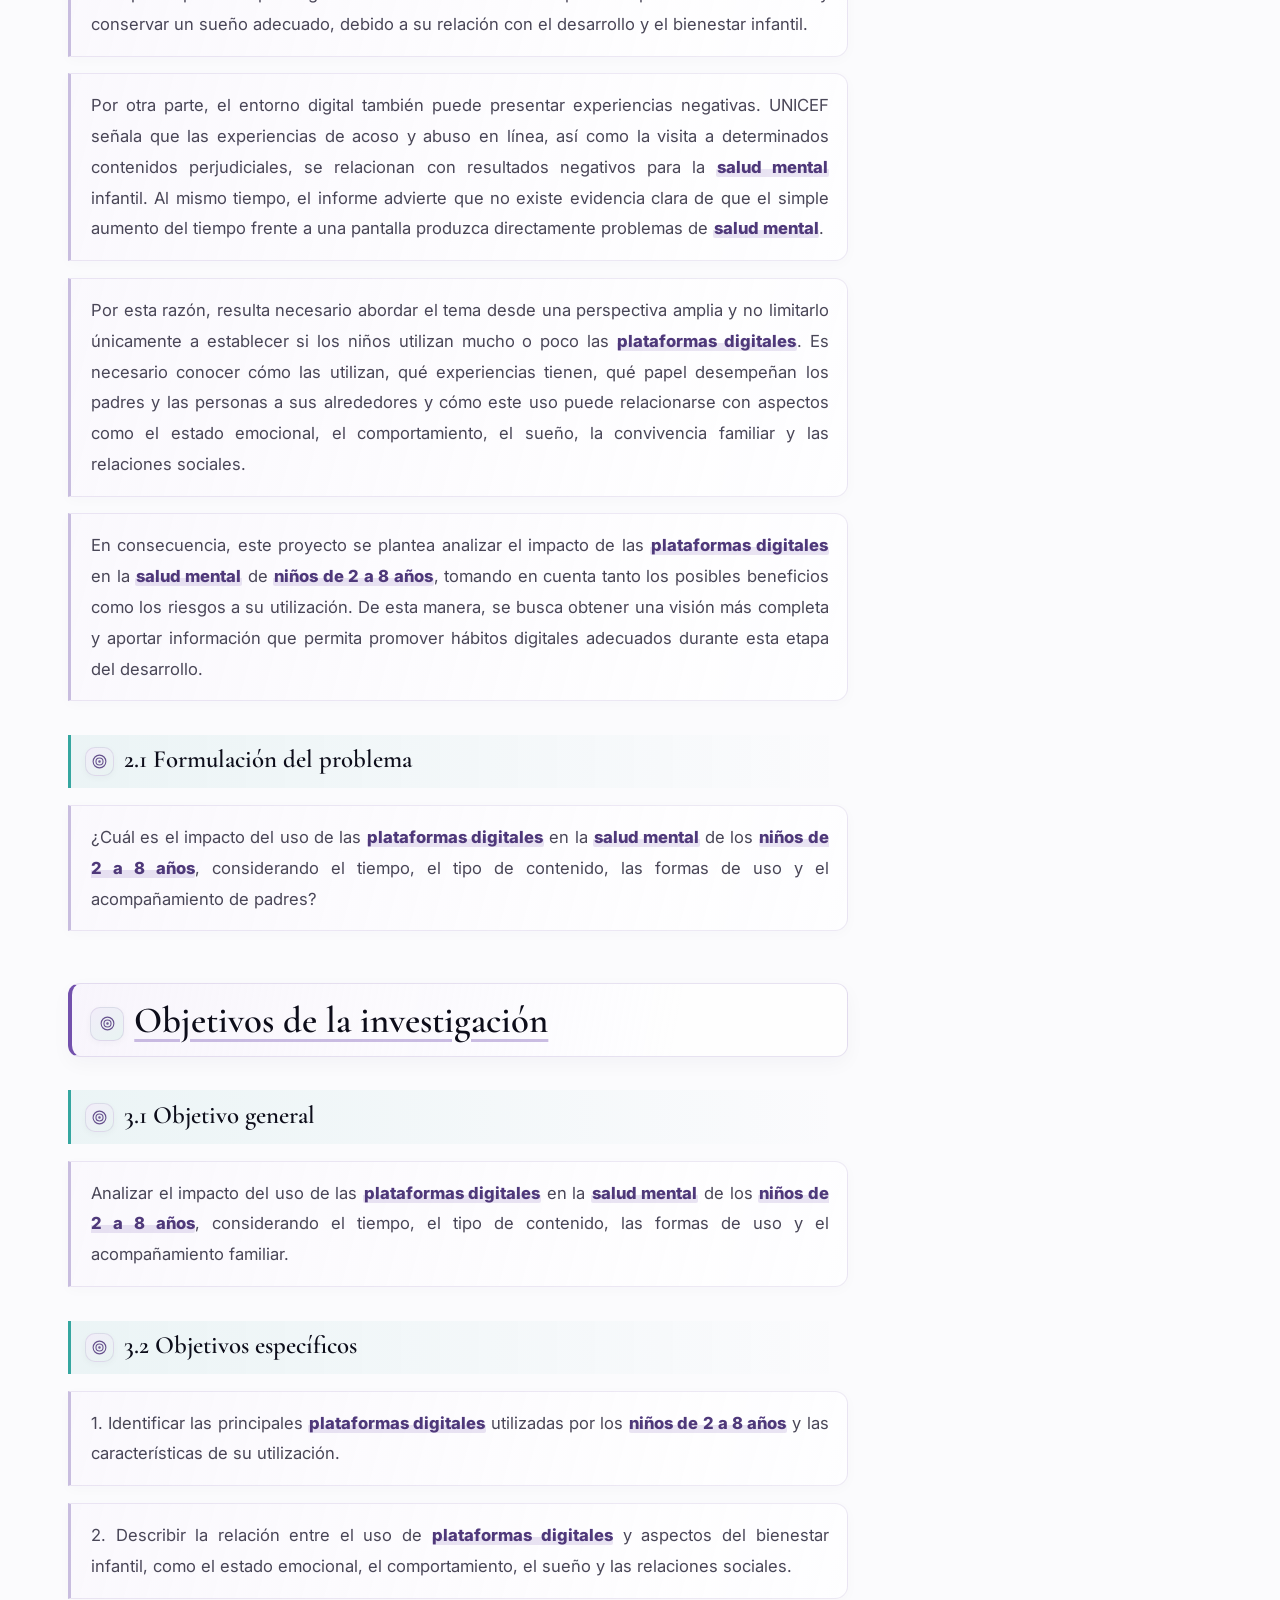
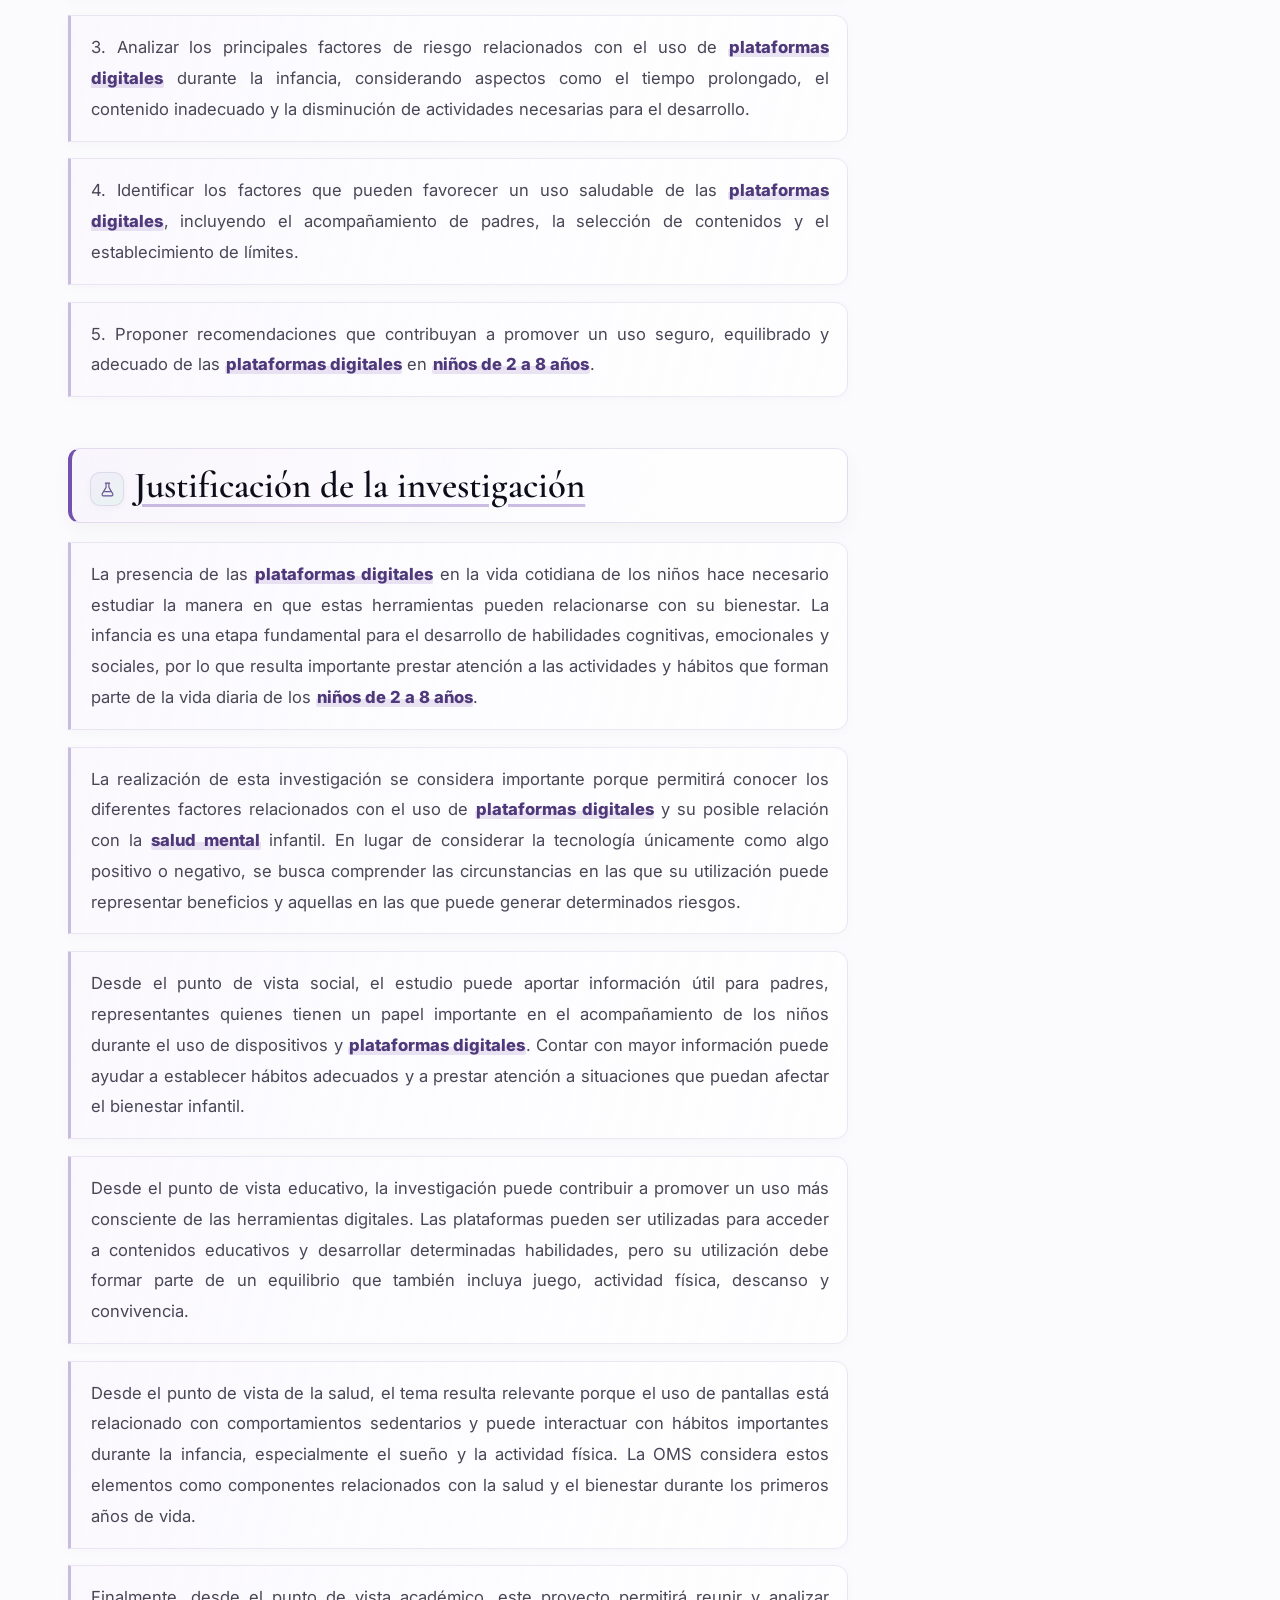
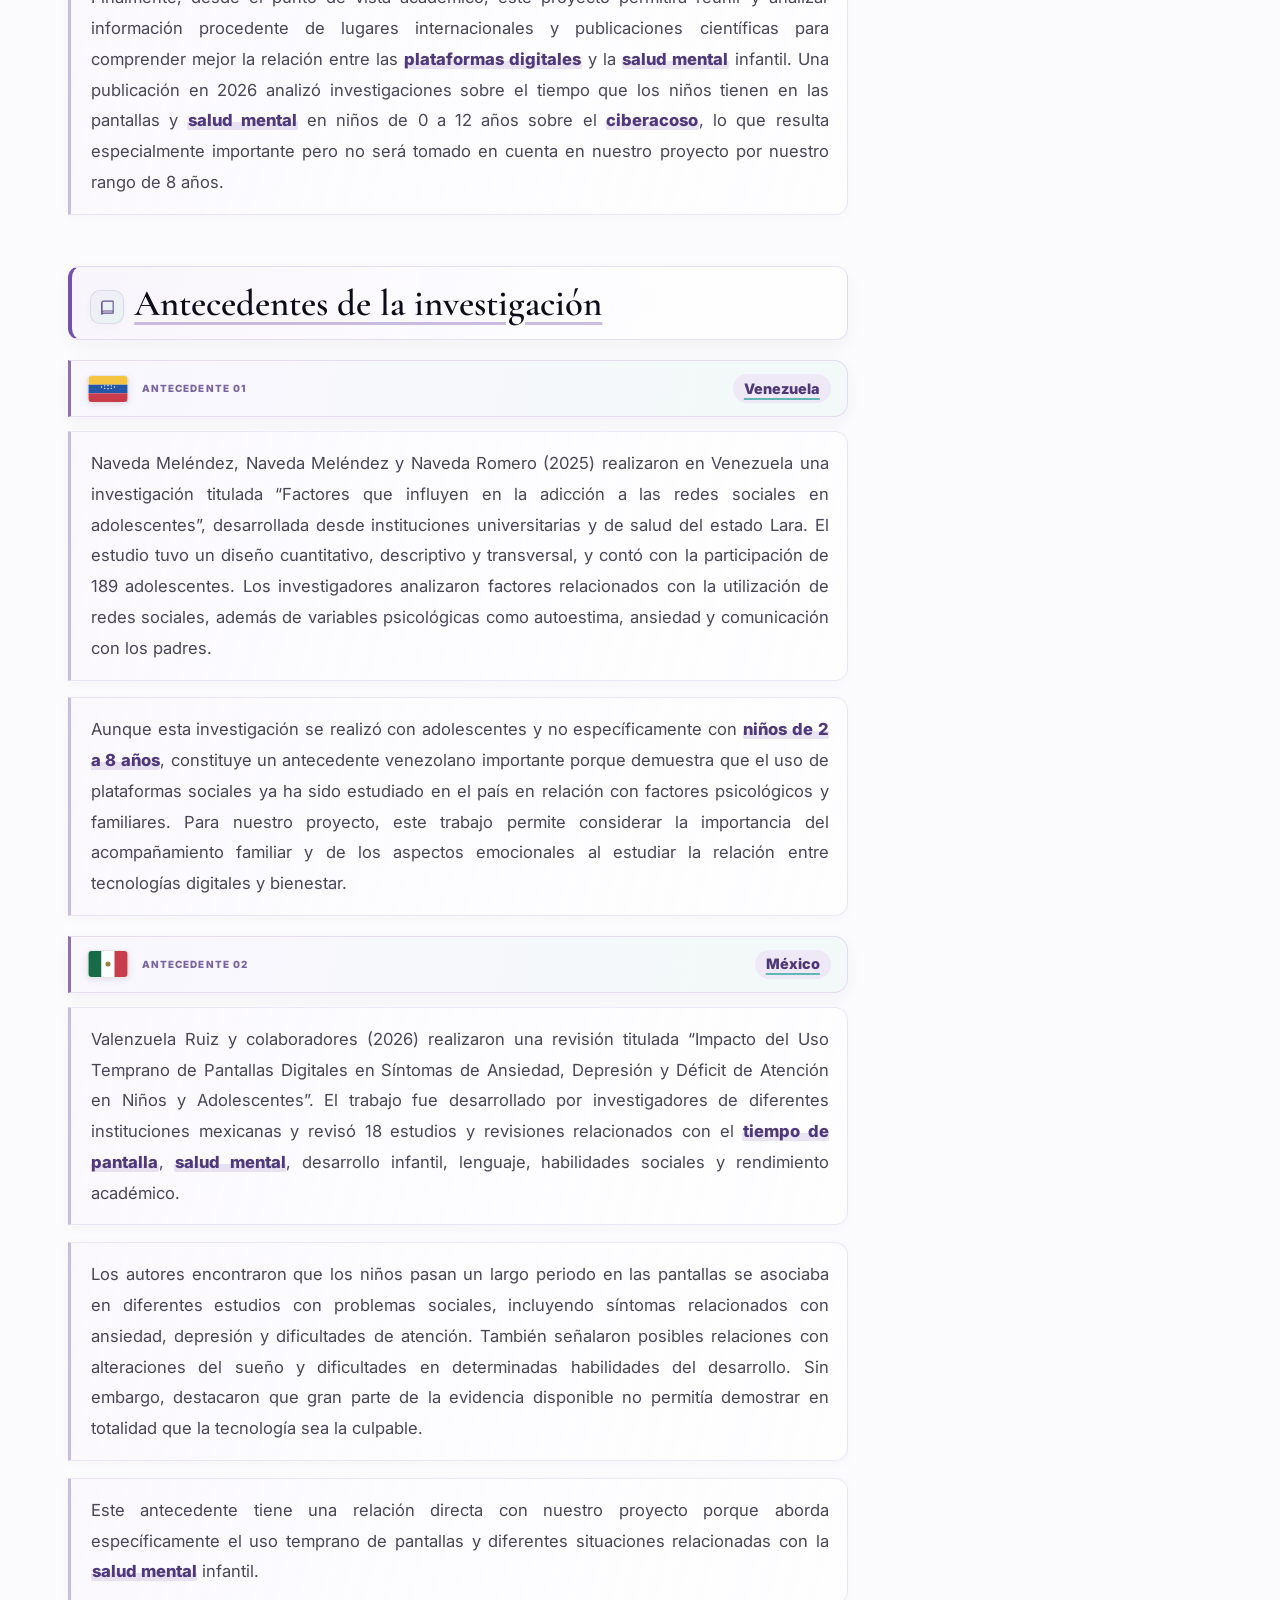
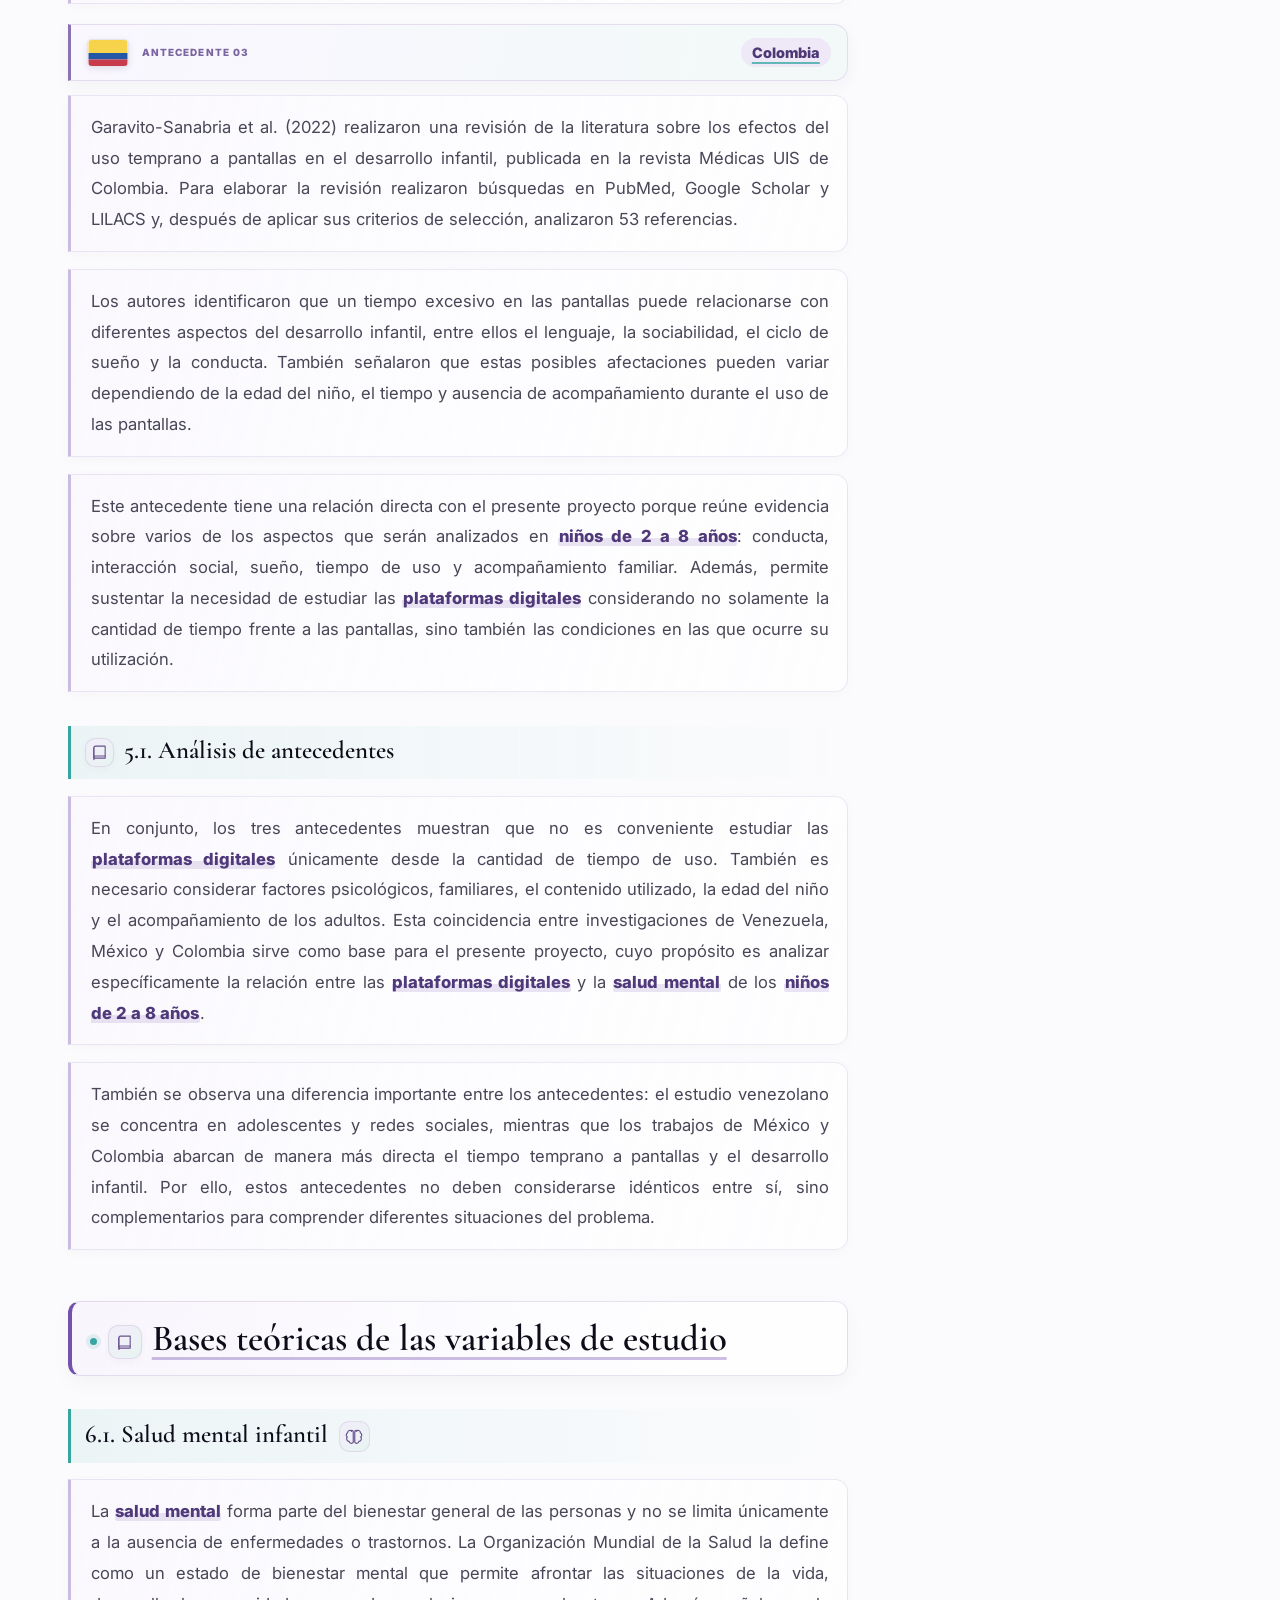
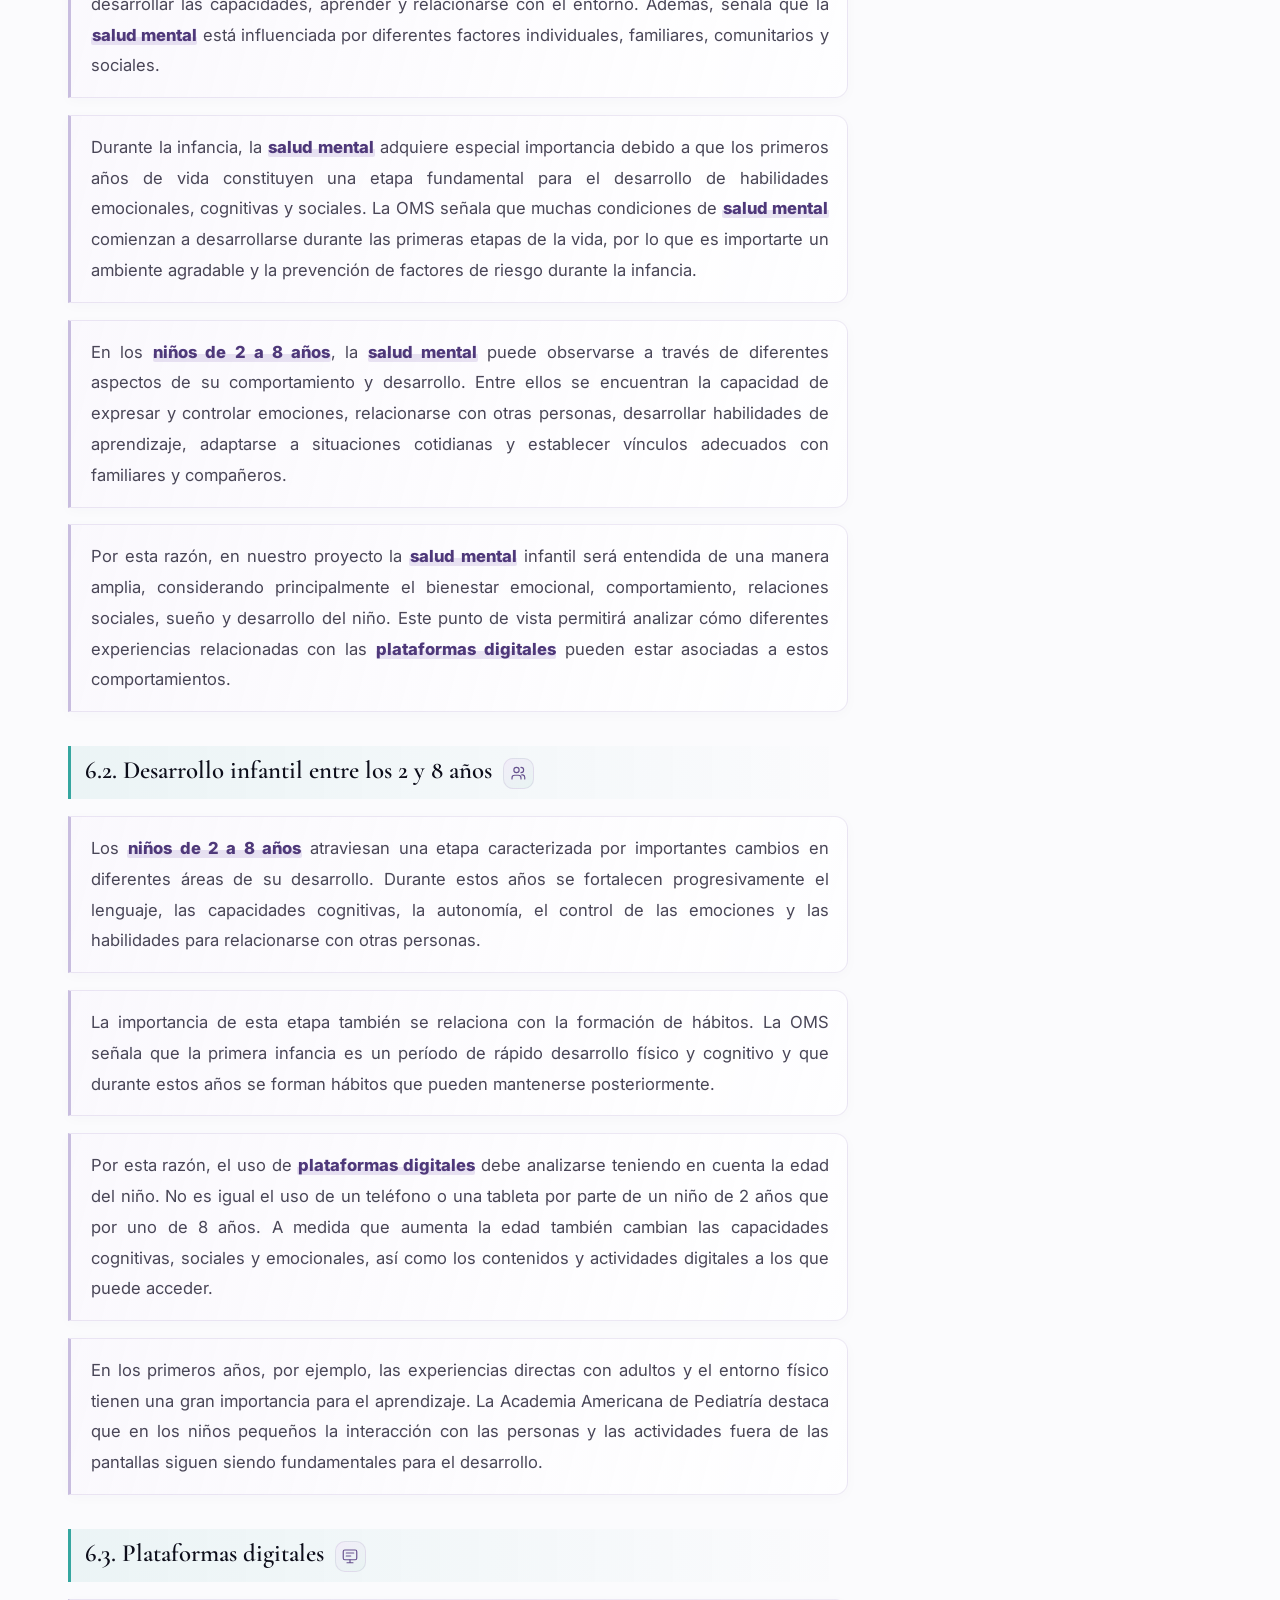
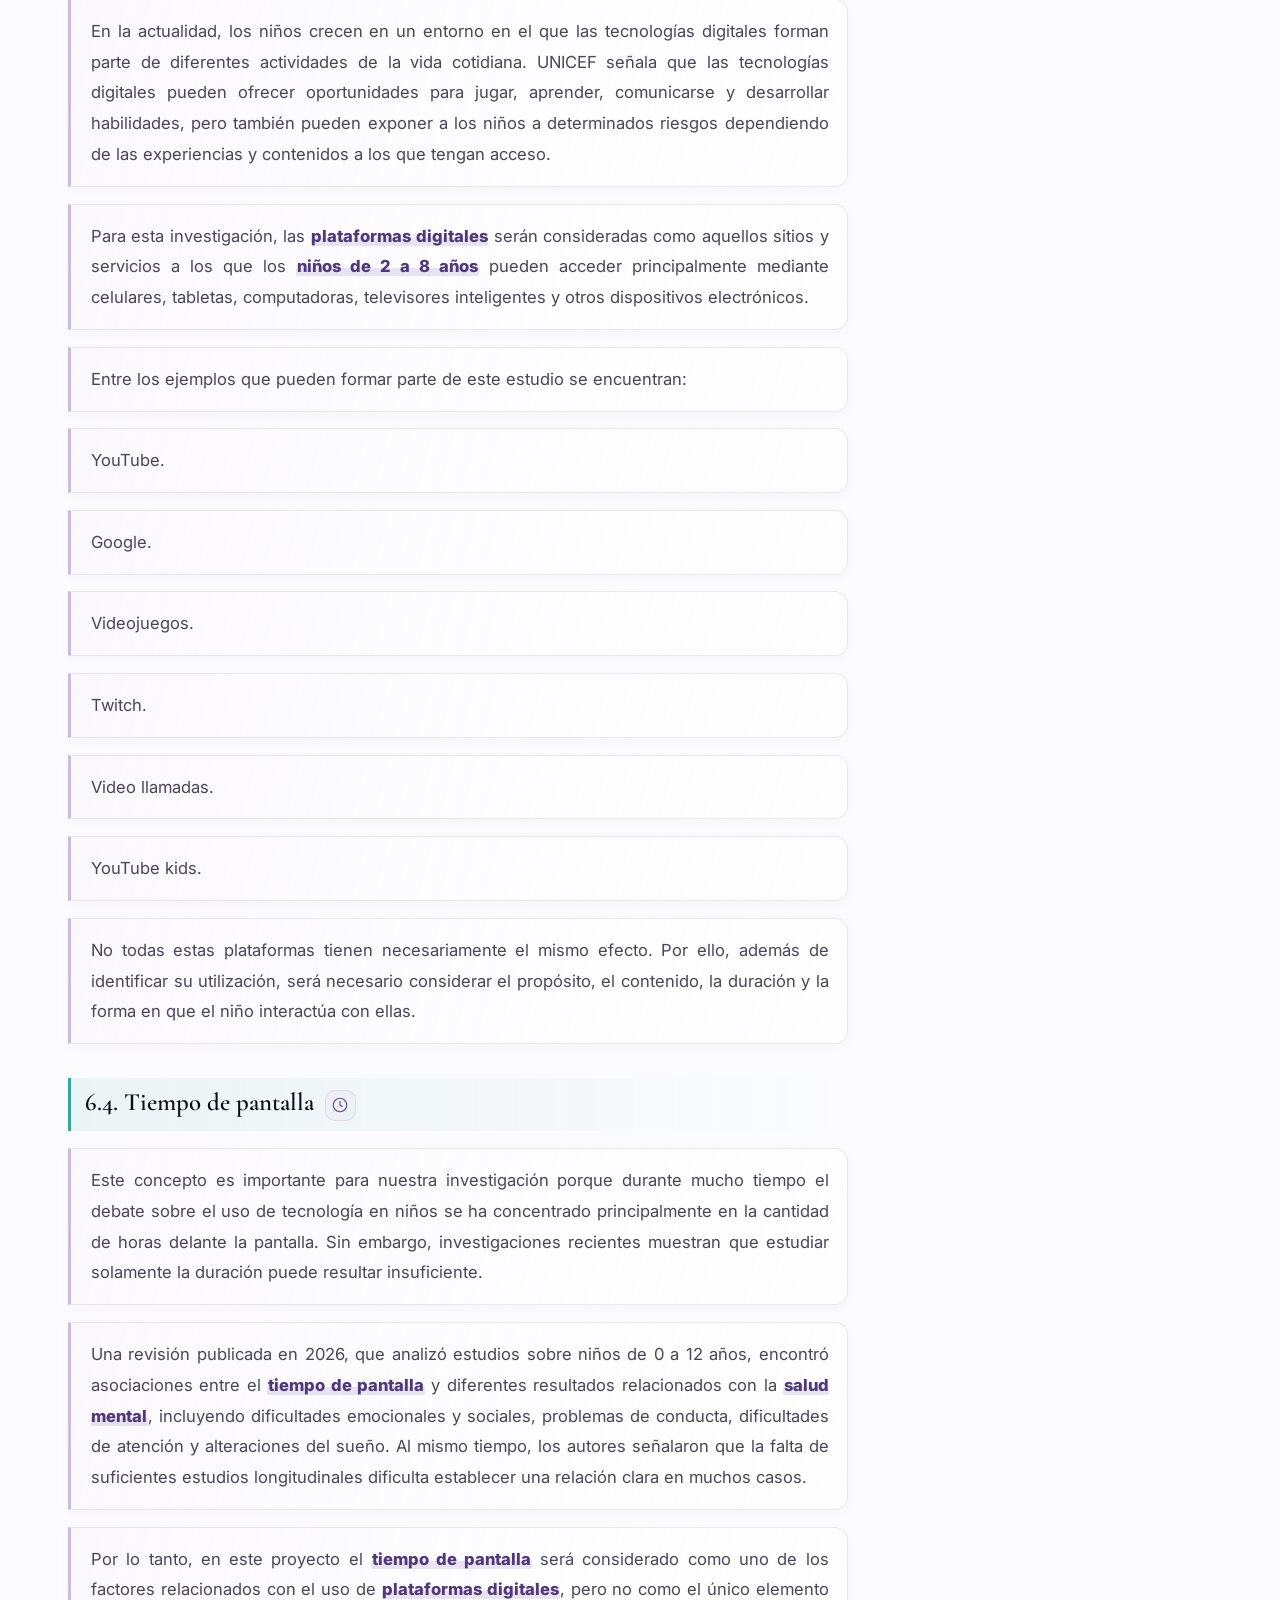
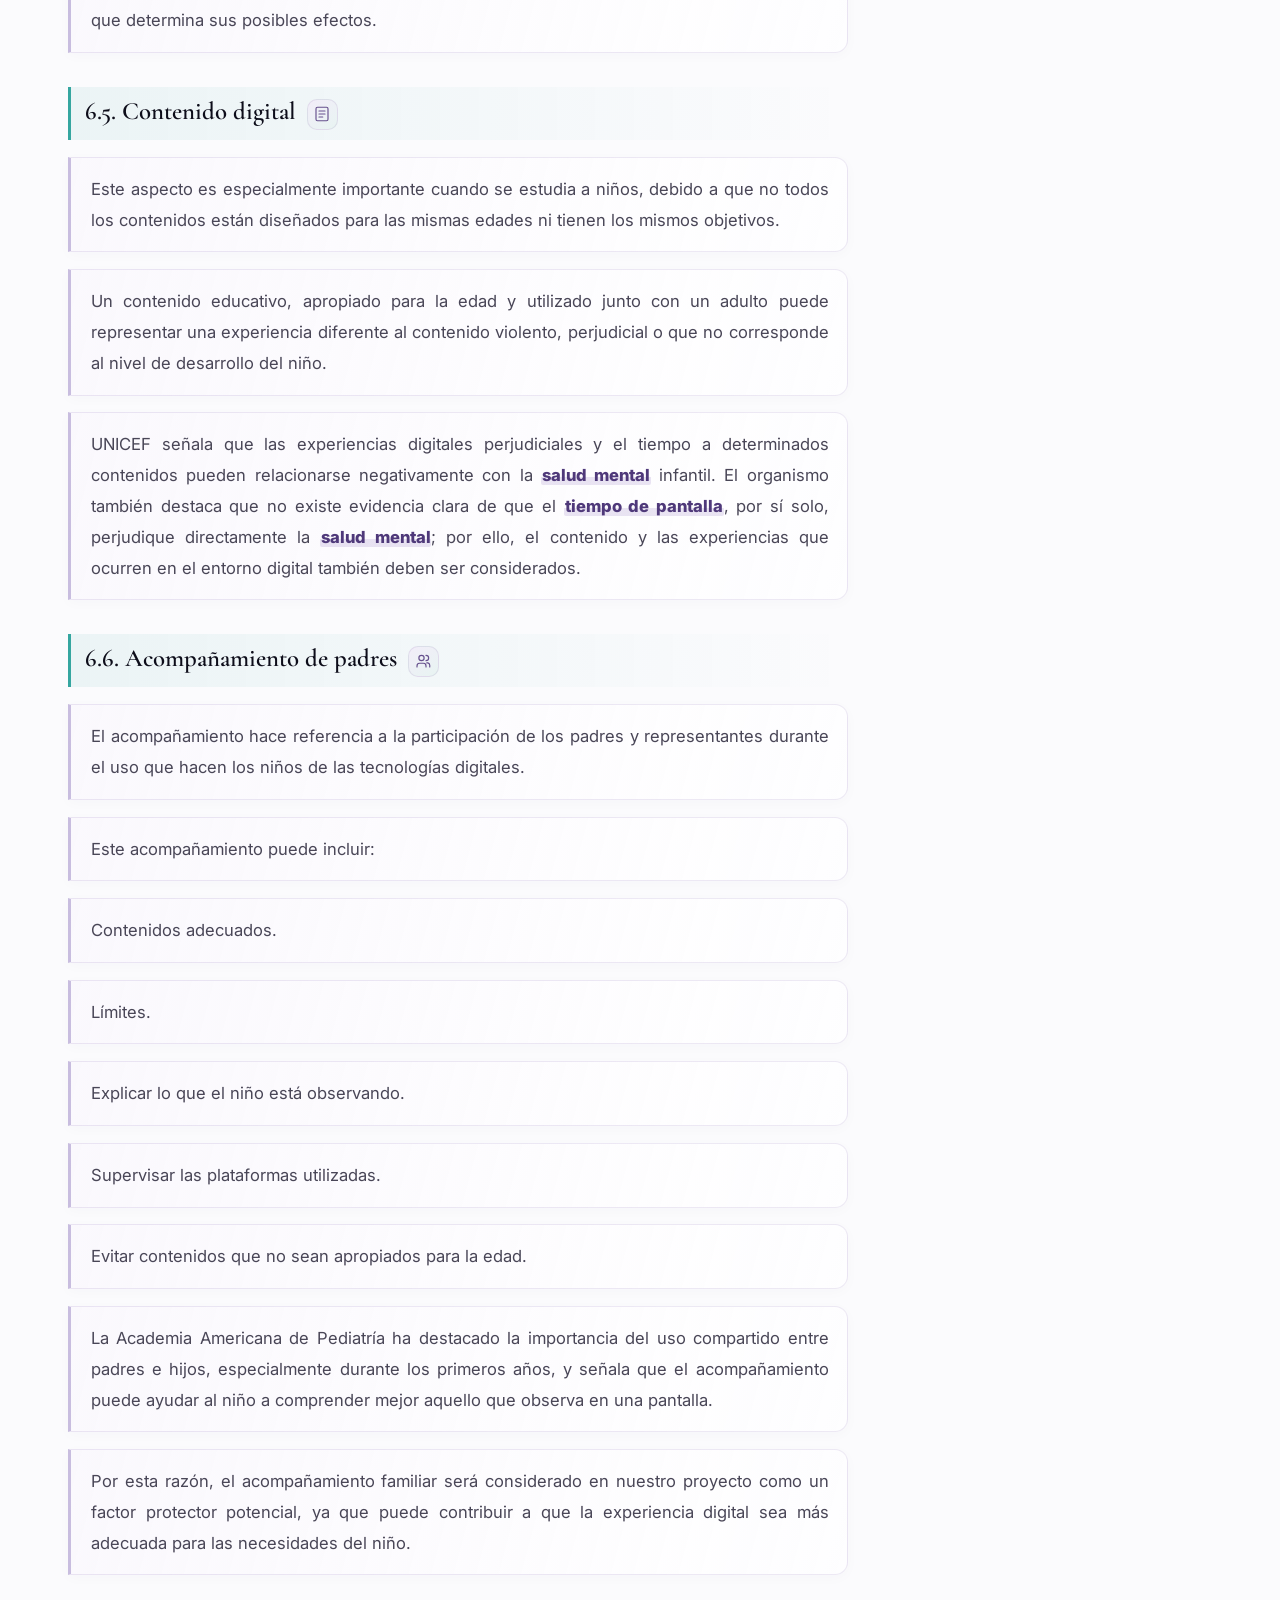
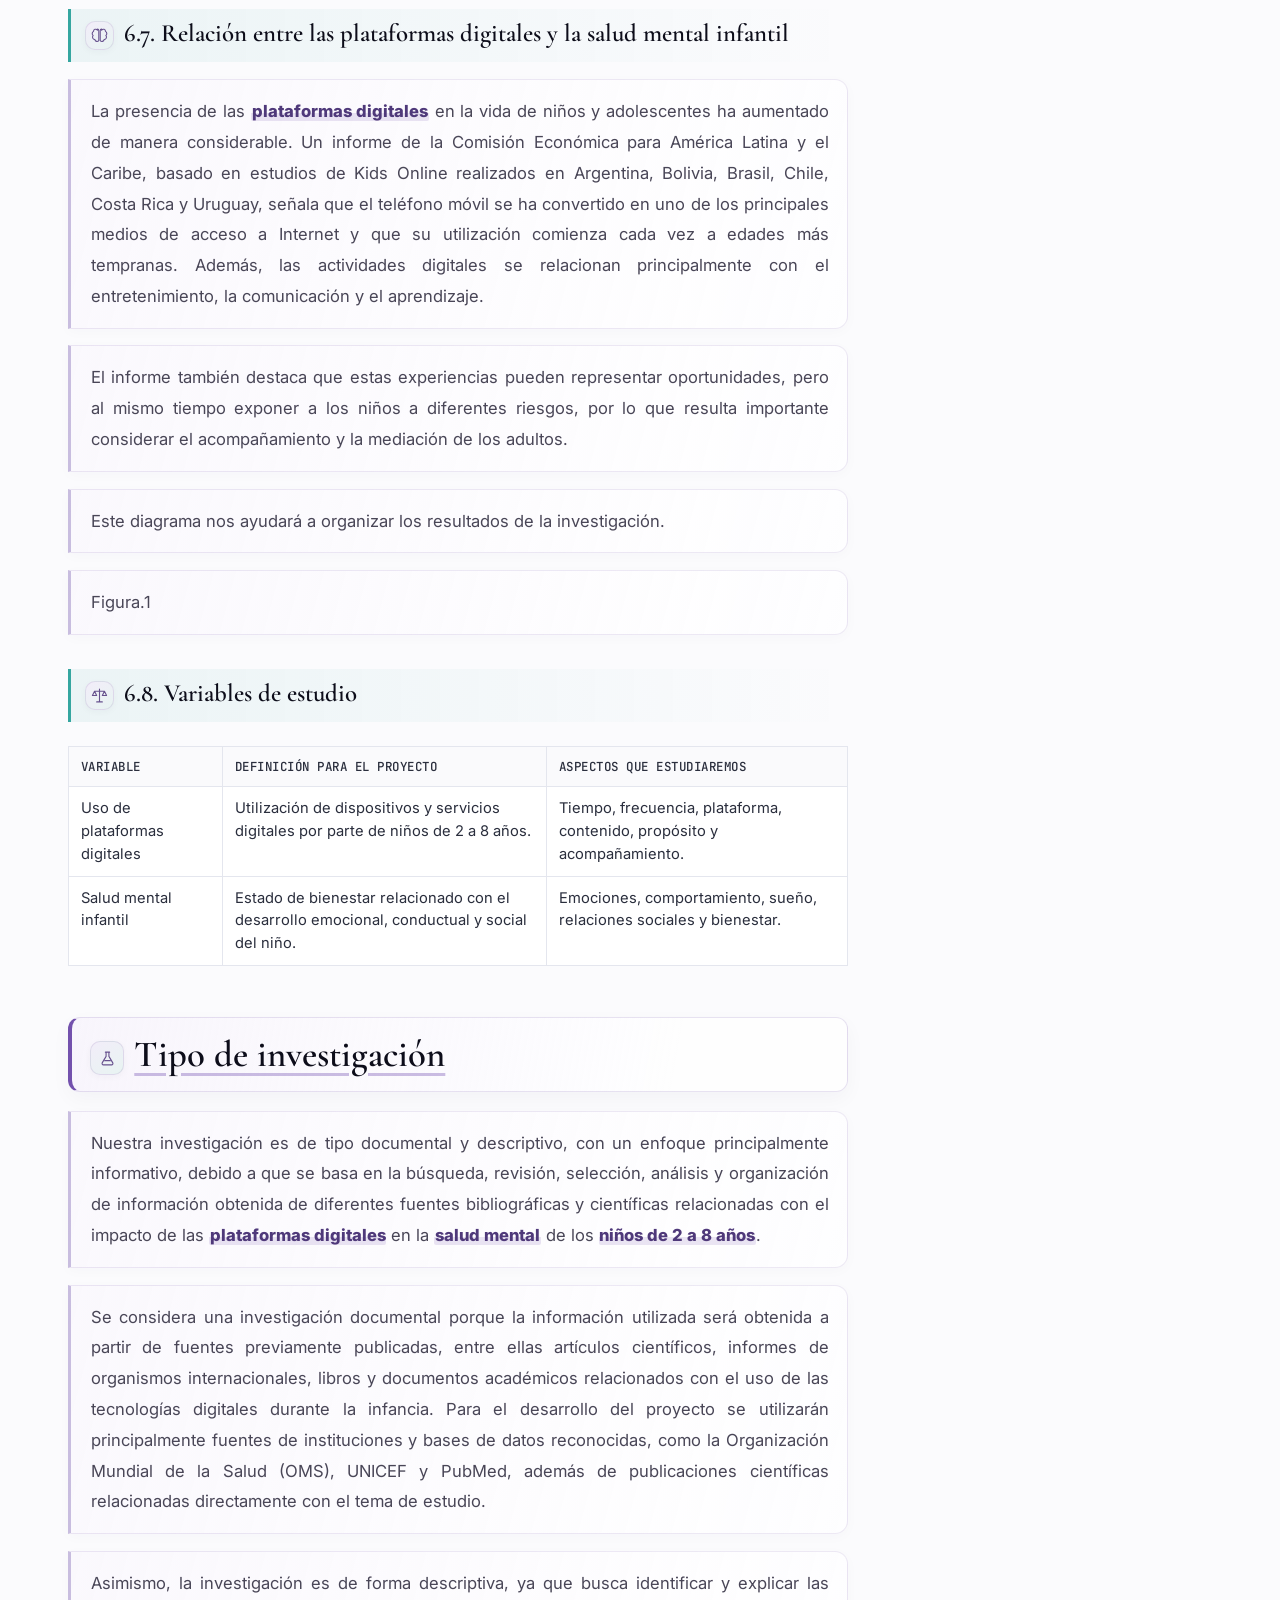
==== commit 0662b444: "Destacar países de antecedentes con banderas SVG y etiquetas" ====
--- a/articulo-1.html
+++ b/articulo-1.html
@@ -75,14 +75,14 @@
 <p>Desde el punto de vista de la salud, el tema resulta relevante porque el uso de pantallas está relacionado con comportamientos sedentarios y puede interactuar con hábitos importantes durante la infancia, especialmente el sueño y la actividad física. La OMS considera estos elementos como componentes relacionados con la salud y el bienestar durante los primeros años de vida.</p>
 <p>Finalmente, desde el punto de vista académico, este proyecto permitirá reunir y analizar información procedente de lugares internacionales y publicaciones científicas para comprender mejor la relación entre las plataformas digitales y la salud mental infantil. Una publicación en 2026 analizó investigaciones sobre el tiempo que los niños tienen en las pantallas y salud mental en niños de 0 a 12 años sobre el ciberacoso, lo que resulta especialmente importante pero no será tomado en cuenta en nuestro proyecto por nuestro rango de 8 años.</p>
 <h2>Antecedentes de la investigación</h2>
-<p>Antecedente 1. Venezuela</p>
+<p class="country-marker"><span class="country-flag"><svg viewBox="0 0 36 24" aria-hidden="true"><rect width="36" height="8" fill="#F5C542"/><rect y="8" width="36" height="8" fill="#2457A6"/><rect y="16" width="36" height="8" fill="#C83B4B"/><g fill="#fff"><circle cx="12" cy="10.2" r=".65"/><circle cx="15" cy="9.1" r=".65"/><circle cx="18" cy="8.7" r=".65"/><circle cx="21" cy="9.1" r=".65"/><circle cx="24" cy="10.2" r=".65"/><circle cx="21" cy="11.4" r=".65"/><circle cx="18" cy="11.8" r=".65"/><circle cx="15" cy="11.4" r=".65"/></g></svg></span><span class="country-index">ANTECEDENTE 01</span><strong>Venezuela</strong></p>
 <p>Naveda Meléndez, Naveda Meléndez y Naveda Romero (2025) realizaron en Venezuela una investigación titulada “Factores que influyen en la adicción a las redes sociales en adolescentes”, desarrollada desde instituciones universitarias y de salud del estado Lara. El estudio tuvo un diseño cuantitativo, descriptivo y transversal, y contó con la participación de 189 adolescentes. Los investigadores analizaron factores relacionados con la utilización de redes sociales, además de variables psicológicas como autoestima, ansiedad y comunicación con los padres.</p>
 <p>Aunque esta investigación se realizó con adolescentes y no específicamente con niños de 2 a 8 años, constituye un antecedente venezolano importante porque demuestra que el uso de plataformas sociales ya ha sido estudiado en el país en relación con factores psicológicos y familiares. Para nuestro proyecto, este trabajo permite considerar la importancia del acompañamiento familiar y de los aspectos emocionales al estudiar la relación entre tecnologías digitales y bienestar.</p>
-<p>Antecedente 2. México</p>
+<p class="country-marker"><span class="country-flag"><svg viewBox="0 0 36 24" aria-hidden="true"><rect width="12" height="24" fill="#176B48"/><rect x="12" width="12" height="24" fill="#fff"/><rect x="24" width="12" height="24" fill="#C83D4B"/><circle cx="18" cy="12" r="2.4" fill="#A58A48"/><path d="M17 10.5q2 1 0 3m2-3q-2 1 0 3" fill="none" stroke="#6C7A43" stroke-width=".7"/></svg></span><span class="country-index">ANTECEDENTE 02</span><strong>México</strong></p>
 <p>Valenzuela Ruiz y colaboradores (2026) realizaron una revisión titulada “Impacto del Uso Temprano de Pantallas Digitales en Síntomas de Ansiedad, Depresión y Déficit de Atención en Niños y Adolescentes”. El trabajo fue desarrollado por investigadores de diferentes instituciones mexicanas y revisó 18 estudios y revisiones relacionados con el tiempo de pantalla, salud mental, desarrollo infantil, lenguaje, habilidades sociales y rendimiento académico.</p>
 <p>Los autores encontraron que los niños pasan un largo periodo en las  pantallas se asociaba en diferentes estudios con problemas sociales, incluyendo síntomas relacionados con ansiedad, depresión y dificultades de atención. También señalaron posibles relaciones con alteraciones del sueño y dificultades en determinadas habilidades del desarrollo. Sin embargo, destacaron que gran parte de la evidencia disponible no permitía demostrar en totalidad que la tecnología sea la culpable.</p>
 <p>Este antecedente tiene una relación directa con nuestro proyecto porque aborda específicamente el uso temprano de pantallas y diferentes situaciones relacionadas con la salud mental infantil.</p>
-<p>Antecedente 3. Colombia</p>
+<p class="country-marker"><span class="country-flag"><svg viewBox="0 0 36 24" aria-hidden="true"><rect width="36" height="12" fill="#F6D34A"/><rect y="12" width="36" height="6" fill="#2457A6"/><rect y="18" width="36" height="6" fill="#C83B4B"/></svg></span><span class="country-index">ANTECEDENTE 03</span><strong>Colombia</strong></p>
 <p>Garavito-Sanabria et al. (2022) realizaron una revisión de la literatura sobre los efectos del uso temprano a pantallas en el desarrollo infantil, publicada en la revista Médicas UIS de Colombia. Para elaborar la revisión realizaron búsquedas en PubMed, Google Scholar y LILACS y, después de aplicar sus criterios de selección, analizaron 53 referencias.</p>
 <p>Los autores identificaron que un tiempo excesivo en las pantallas puede relacionarse con diferentes aspectos del desarrollo infantil, entre ellos el lenguaje, la sociabilidad, el ciclo de sueño y la conducta. También señalaron que estas posibles afectaciones pueden variar dependiendo de la edad del niño, el tiempo y ausencia de acompañamiento durante el uso de las pantallas.</p>
 <p>Este antecedente tiene una relación directa con el presente proyecto porque reúne evidencia sobre varios de los aspectos que serán analizados en niños de 2 a 8 años: conducta, interacción social, sueño, tiempo de uso y acompañamiento familiar. Además, permite sustentar la necesidad de estudiar las plataformas digitales considerando no solamente la cantidad de tiempo frente a las pantallas, sino también las condiciones en las que ocurre su utilización.</p>
--- a/article.css
+++ b/article.css
@@ -298,3 +298,15 @@
 
 /* Artículo 1 · iconografía editorial premium */
 .article1-reading-map{display:block;width:100%;box-sizing:border-box;overflow:hidden;margin:0 0 2.2rem;padding:clamp(1rem,2.5vw,1.6rem);border:1px solid #e5dcef;border-radius:22px;background:radial-gradient(circle at 96% 0%,rgba(53,166,160,.13),transparent 31%),linear-gradient(135deg,#fbf8ff,#f1f9f8);box-shadow:0 15px 40px rgba(39,29,65,.06)}.a1-map-intro{margin:0 0 1rem;max-width:760px}.a1-map-intro>span{font-size:.68rem;letter-spacing:.14em;font-weight:850;color:#7252a5}.a1-map-intro h3{margin:.35rem 0!important;padding:0!important;border:0!important;background:none!important;color:#29213c;font-size:clamp(1.35rem,3vw,1.8rem)}.a1-map-intro p{margin:0!important;padding:0!important;border:0!important;background:none!important;box-shadow:none!important;color:#716a7c;font-size:.88rem;line-height:1.6!important}.a1-map-grid{display:grid;grid-template-columns:repeat(4,minmax(0,1fr));gap:12px;align-items:stretch}.a1-map-card{display:flex;flex-direction:column;align-items:flex-start;box-sizing:border-box;min-width:0;min-height:174px;height:100%;padding:1rem;overflow:hidden;border:1px solid #e7e0ef;border-radius:16px;background:rgba(255,255,255,.92);text-decoration:none!important;box-shadow:0 4px 14px rgba(39,29,65,.035);transition:transform .22s ease,box-shadow .22s ease,border-color .22s ease}.a1-map-card:hover{transform:translateY(-4px);border-color:#bba8d5;box-shadow:0 12px 25px rgba(39,29,65,.09)}.a1-icon{display:grid;place-items:center;width:40px;height:40px;margin-bottom:.65rem;border:1px solid rgba(113,83,158,.12);border-radius:13px;background:linear-gradient(145deg,#f2edf9,#e8f4f2);color:#66508d}.a1-icon svg,.a1-heading-icon svg{width:22px;height:22px;fill:none;stroke:currentColor;stroke-width:1.55;stroke-linecap:round;stroke-linejoin:round}.a1-map-card small{font-size:.62rem;letter-spacing:.09em;color:#8066a7;font-weight:850;line-height:1.35}.a1-map-card strong{display:block;margin:.28rem 0;color:#302641;font-size:.9rem;line-height:1.3;overflow-wrap:anywhere}.a1-map-card em{font-style:normal;color:#777082;font-size:.74rem;line-height:1.4}.a1-map-card>b{margin-top:auto;padding-top:.8rem;color:#218782;font-size:.73rem}.a1-map-card.is-current{border-color:#35a6a0;box-shadow:0 0 0 2px rgba(53,166,160,.13),0 8px 22px rgba(39,29,65,.06)}.a1-heading-icon{display:inline-grid;place-items:center;width:31px;height:31px;margin-left:.65rem;vertical-align:middle;border:1px solid rgba(113,83,158,.13);border-radius:10px;background:linear-gradient(145deg,#f2edf9,#e8f4f2);color:#66508d}.a1-heading-icon svg{width:18px;height:18px}.doc h2[id],.doc h3[id]{scroll-margin-top:22px}.doc h2[id]:before{content:"";display:inline-block;width:7px;height:7px;margin:0 .65rem .18rem 0;border-radius:50%;background:#35a6a0;box-shadow:0 0 0 4px rgba(53,166,160,.12)}@media(max-width:850px){.a1-map-grid{grid-template-columns:repeat(2,minmax(0,1fr))}}@media(max-width:520px){.a1-map-grid{grid-template-columns:1fr}.a1-map-card{min-height:0;display:grid;grid-template-columns:40px minmax(0,1fr);grid-template-rows:auto auto auto auto;column-gap:.75rem;padding:.85rem}.a1-icon{grid-column:1;grid-row:1/5;margin:0}.a1-map-card small,.a1-map-card strong,.a1-map-card em,.a1-map-card>b{grid-column:2}.a1-map-card>b{padding-top:.2rem}}@media(prefers-reduced-motion:reduce){.a1-map-card{transition:none}.a1-map-card:hover{transform:none}}
+
+.doc .a1-title-icon{display:inline-grid;place-items:center;flex:0 0 auto;width:31px;height:31px;margin:0 .62rem .1rem 0;vertical-align:middle;border:1px solid rgba(113,83,158,.14);border-radius:10px;background:linear-gradient(145deg,#f2edf9,#e8f4f2);color:#66508d;box-shadow:0 2px 7px rgba(39,29,65,.035)}
+.doc .a1-title-icon svg{display:block;width:17px;height:17px;fill:none;stroke:currentColor;stroke-width:1.55;stroke-linecap:round;stroke-linejoin:round}
+.doc h2 .a1-title-icon{width:34px;height:34px}.doc h3 .a1-title-icon{width:29px;height:29px}.doc h4 .a1-title-icon{width:26px;height:26px}
+.doc h2:hover .a1-title-icon,.doc h3:hover .a1-title-icon,.doc h4:hover .a1-title-icon{color:#18827d;border-color:rgba(53,166,160,.3);background:linear-gradient(145deg,#e8f5f2,#f1edf9)}
+
+.doc p.country-marker{display:flex!important;align-items:center;gap:.8rem;margin:1.25rem 0 .65rem!important;padding:.8rem 1rem!important;border:1px solid #e5dcef!important;border-left:3px solid #8b72b1!important;border-radius:0 14px 14px 0!important;background:linear-gradient(100deg,#faf7ff,#f2f9f8)!important;box-shadow:0 5px 16px rgba(39,29,65,.045)!important;color:#332844!important;line-height:1.25!important}
+.country-flag{display:grid;place-items:center;flex:0 0 42px;width:42px;height:28px;border:1px solid rgba(55,45,70,.12);border-radius:5px;overflow:hidden;background:#fff;box-shadow:0 2px 6px rgba(30,25,45,.1)}
+.country-flag svg{display:block;width:100%;height:100%}
+.country-index{font-size:.62rem!important;letter-spacing:.11em;font-weight:850;color:#7a65a0!important;white-space:nowrap}
+.doc p.country-marker strong{margin-left:auto;padding:.35rem .7rem;border-radius:30px;background:#eee8f7;color:#4e3976!important;font-size:.9rem;font-weight:850;white-space:nowrap;text-decoration:underline;text-decoration-color:rgba(53,166,160,.75);text-decoration-thickness:2px;text-underline-offset:4px}
+@media(max-width:480px){.doc p.country-marker{gap:.55rem;padding:.75rem!important}.country-index{font-size:.55rem!important}.doc p.country-marker strong{font-size:.82rem}}
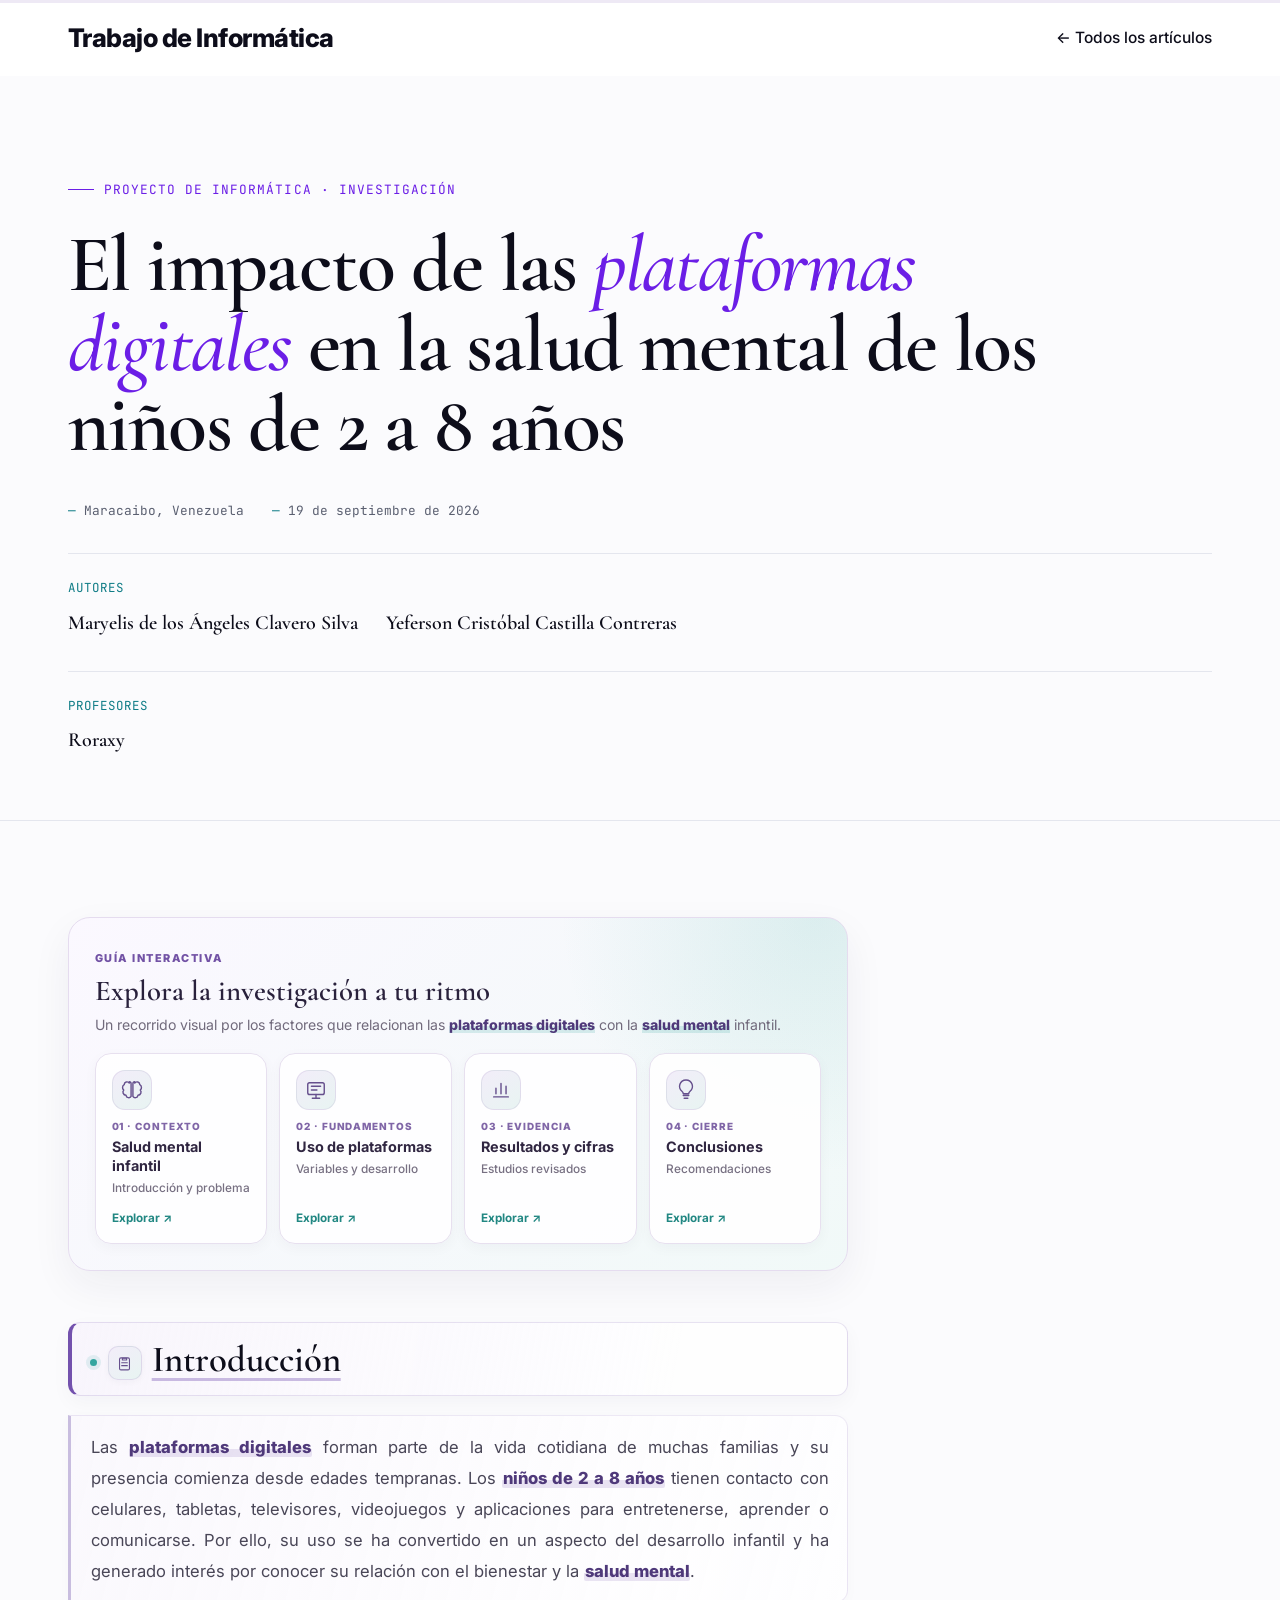
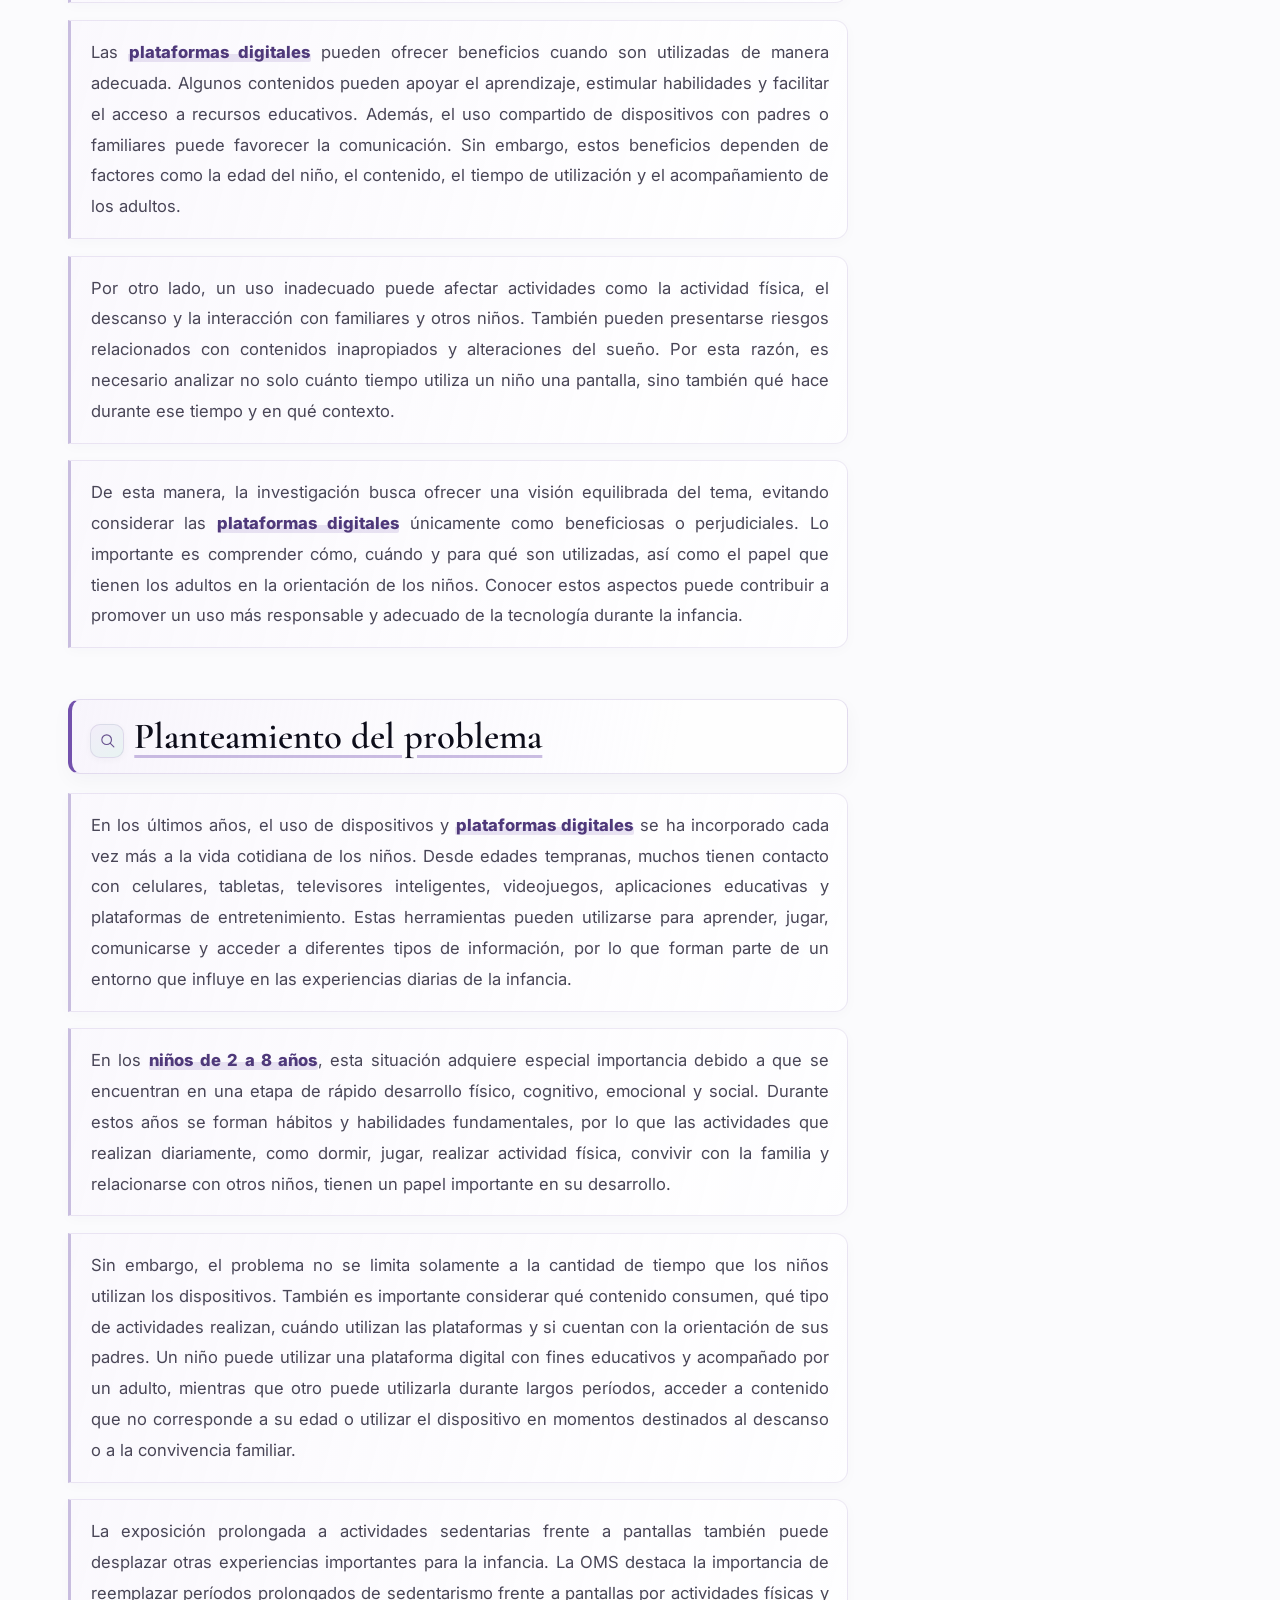
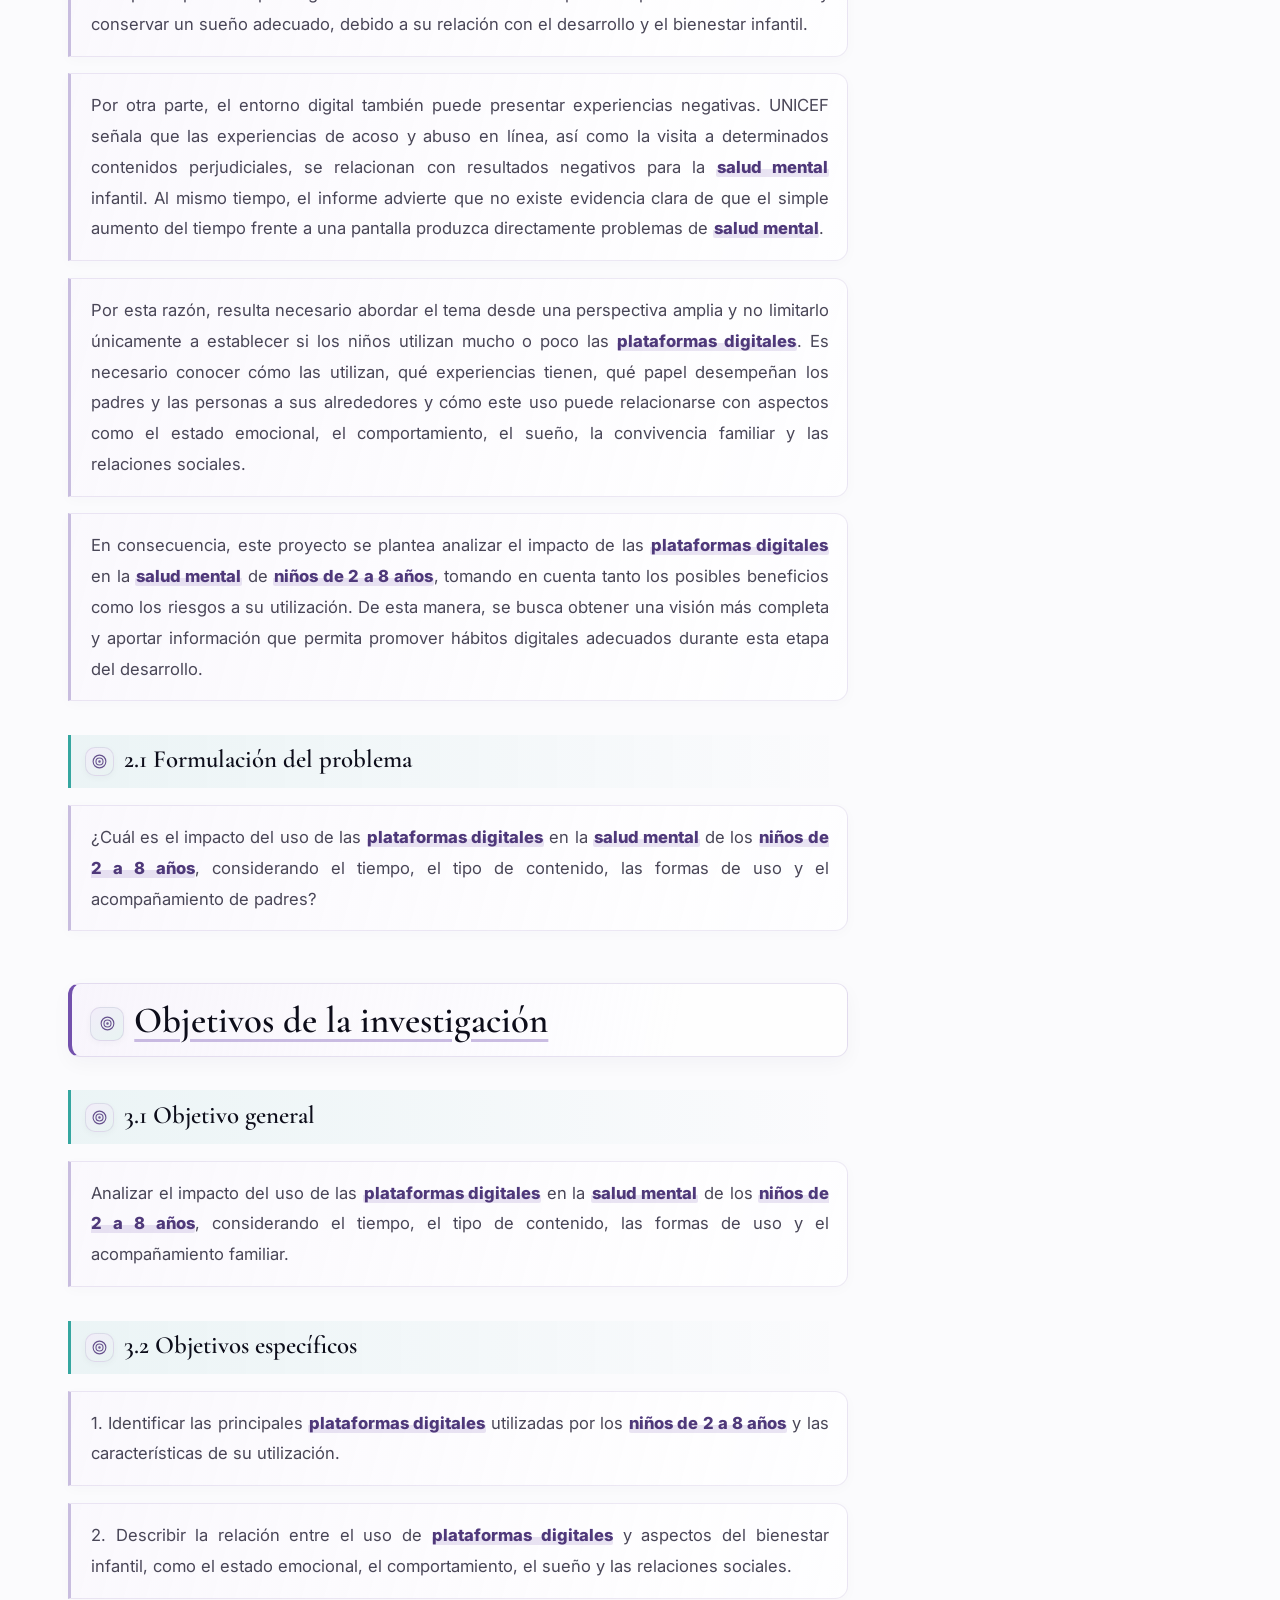
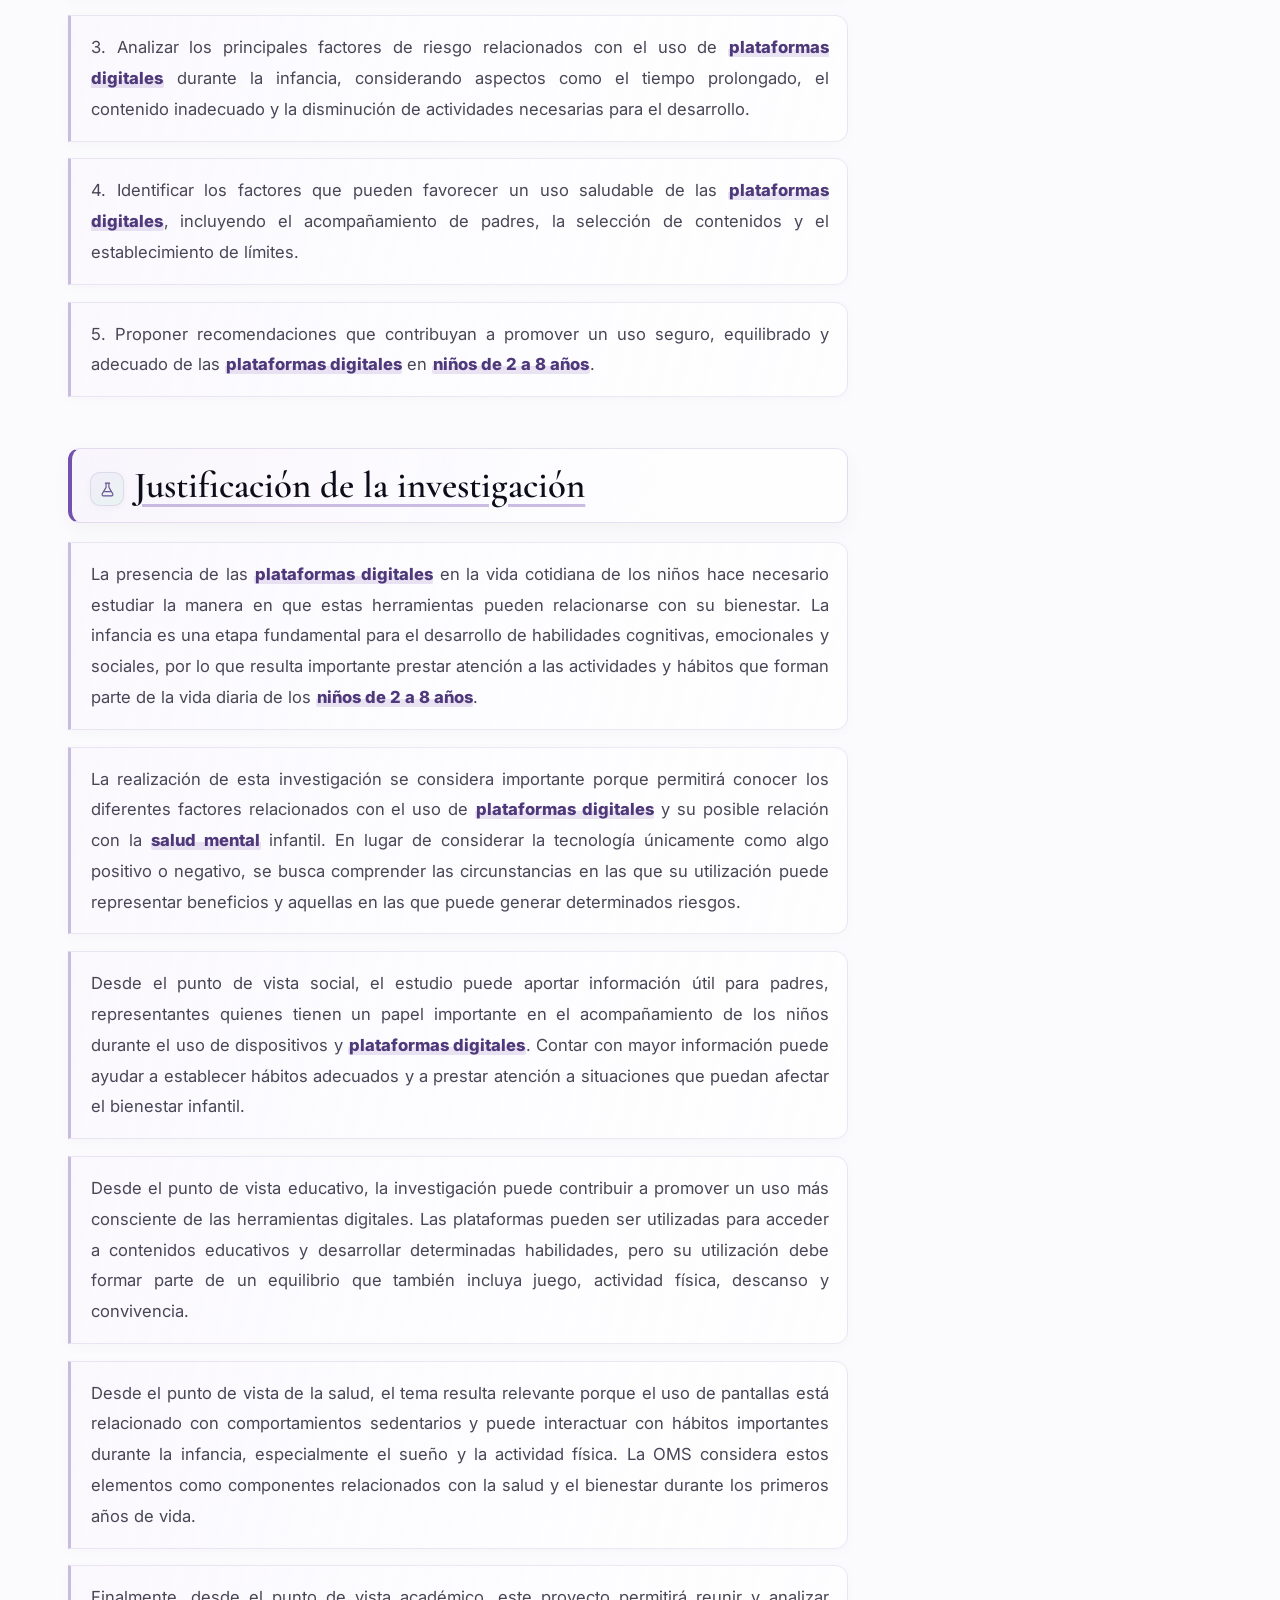
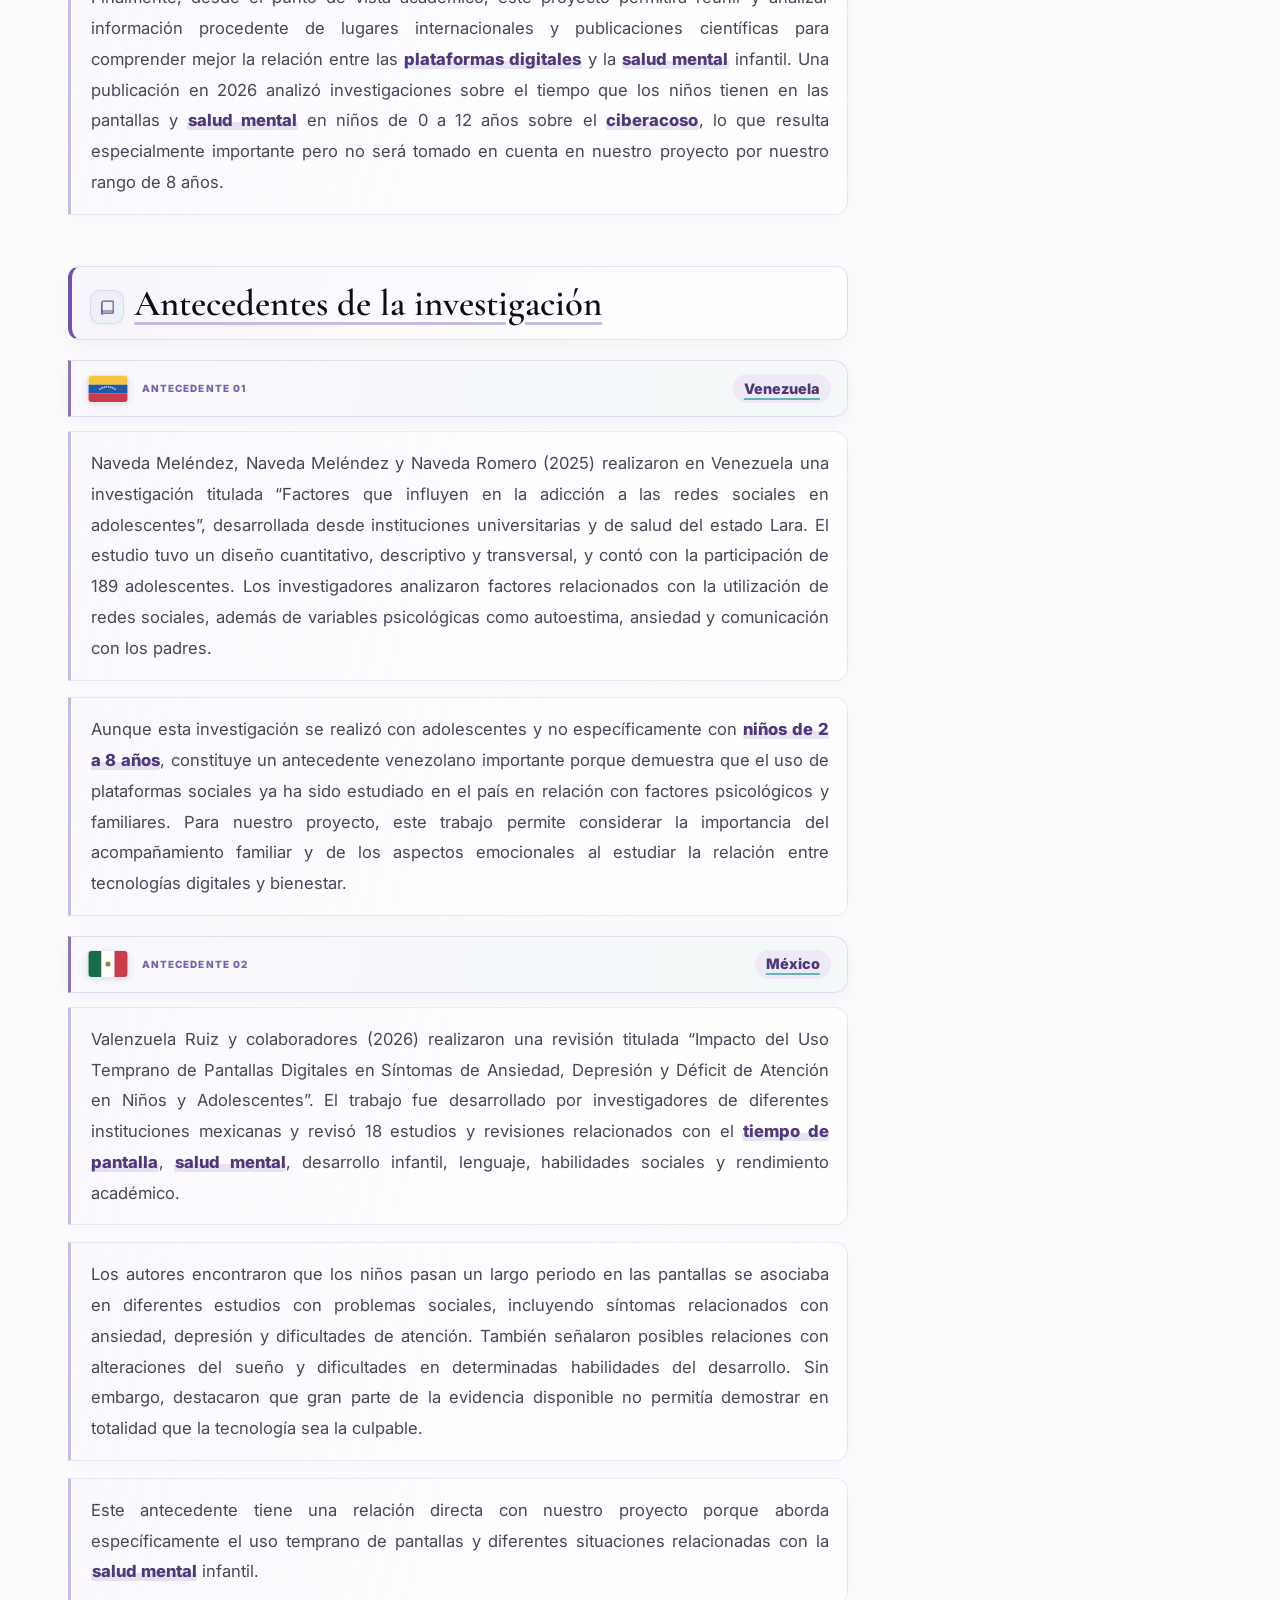
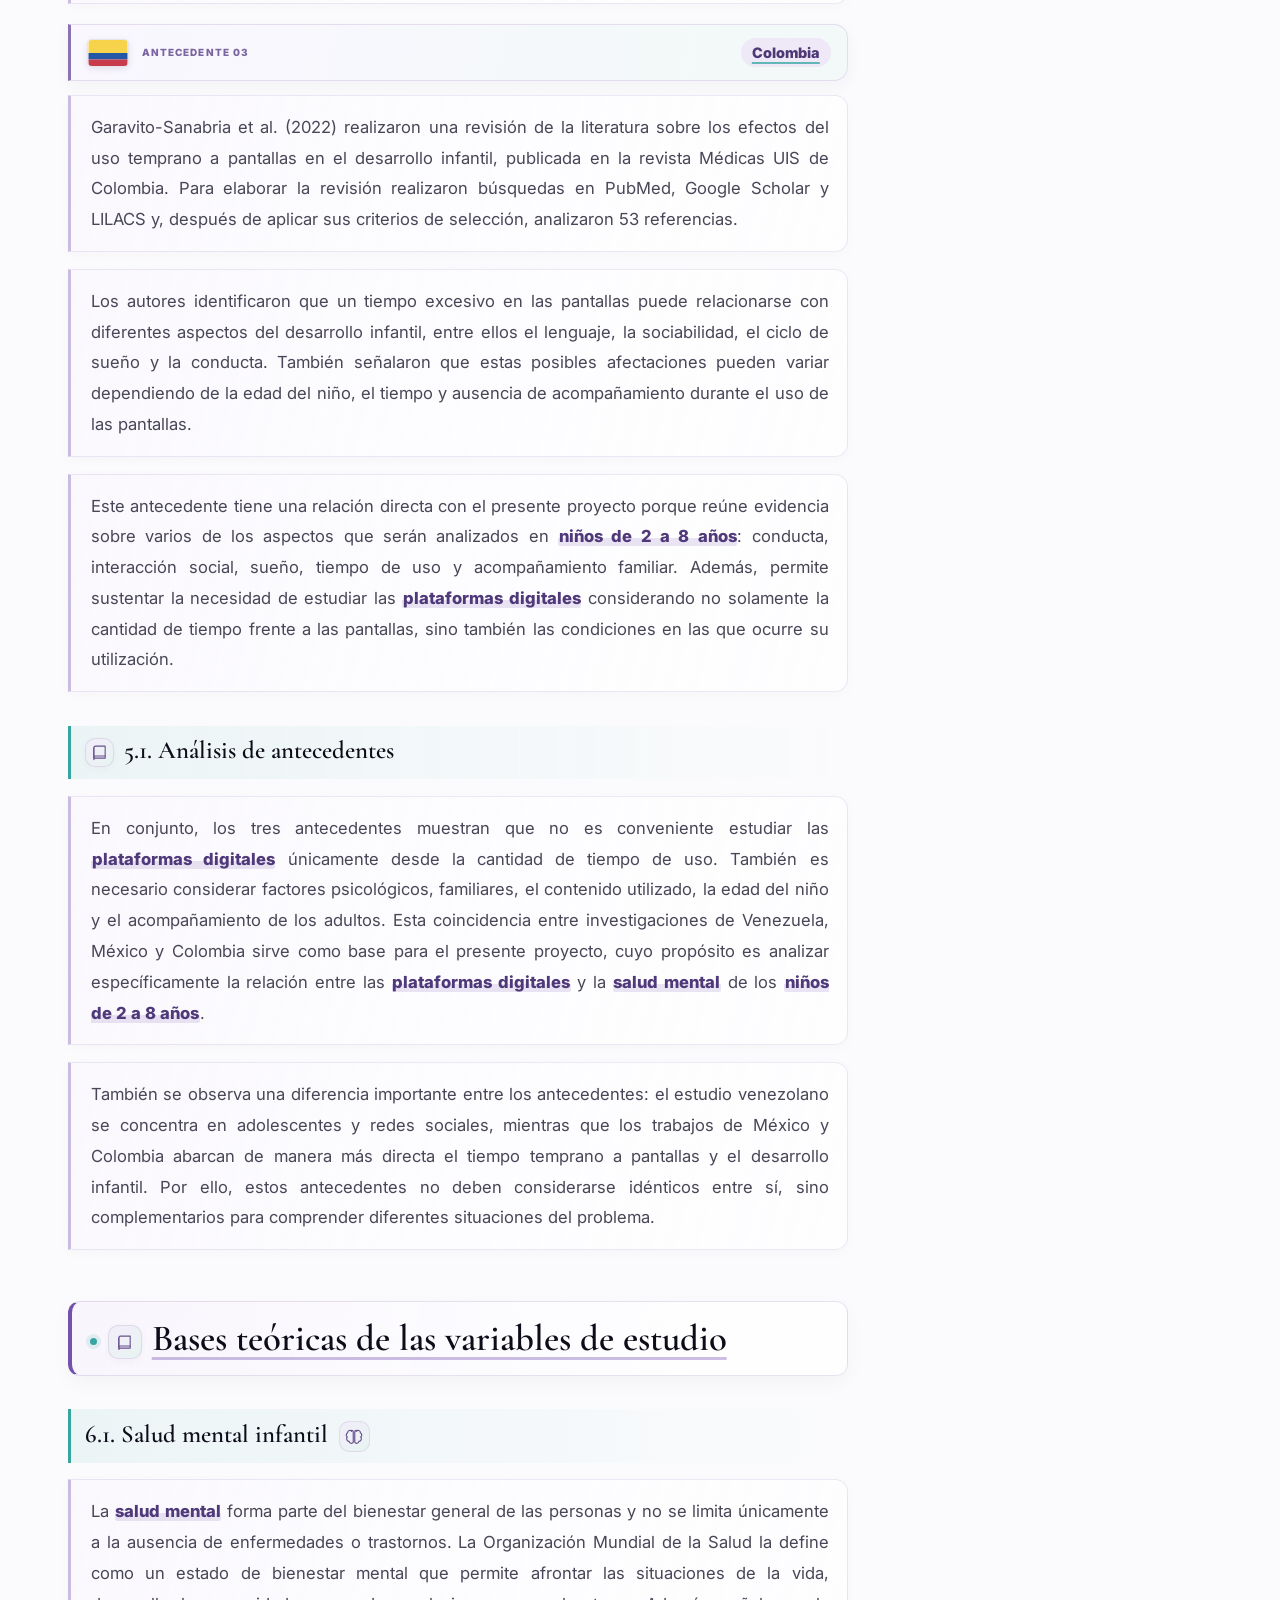
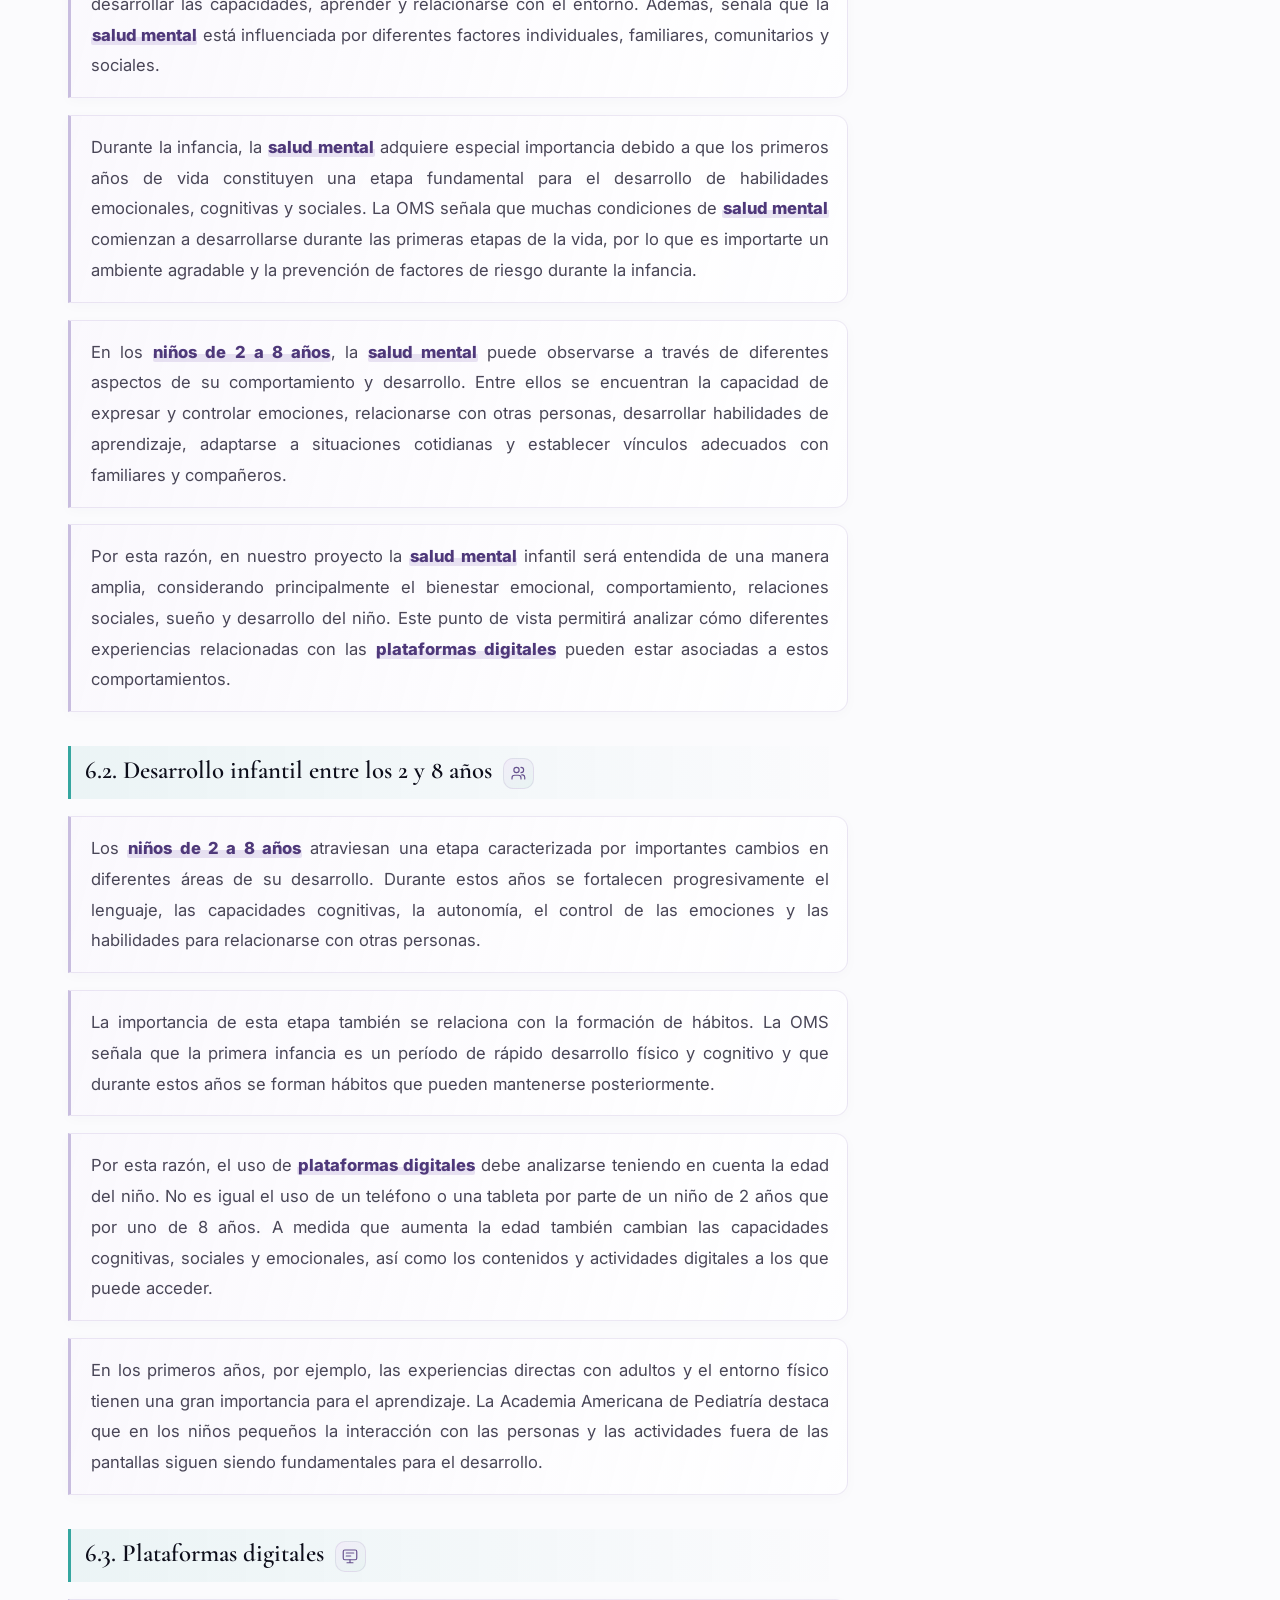
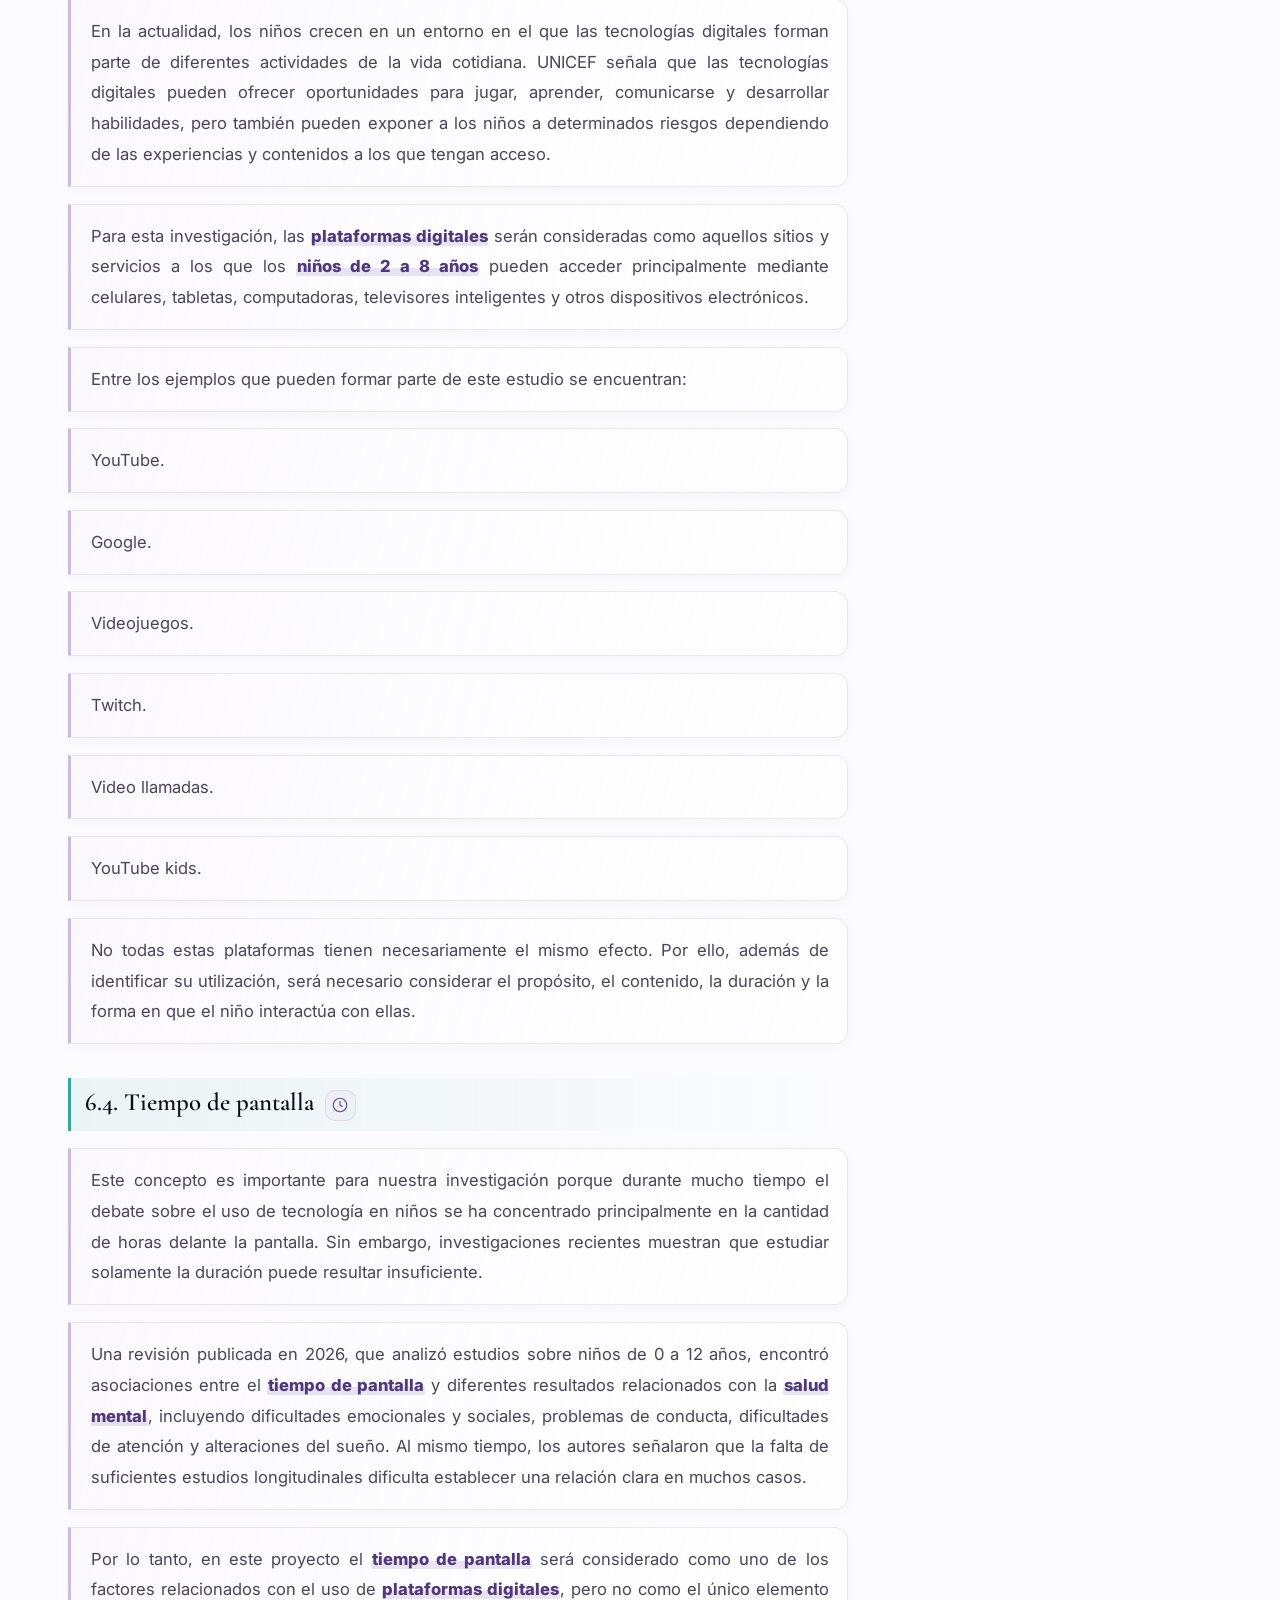
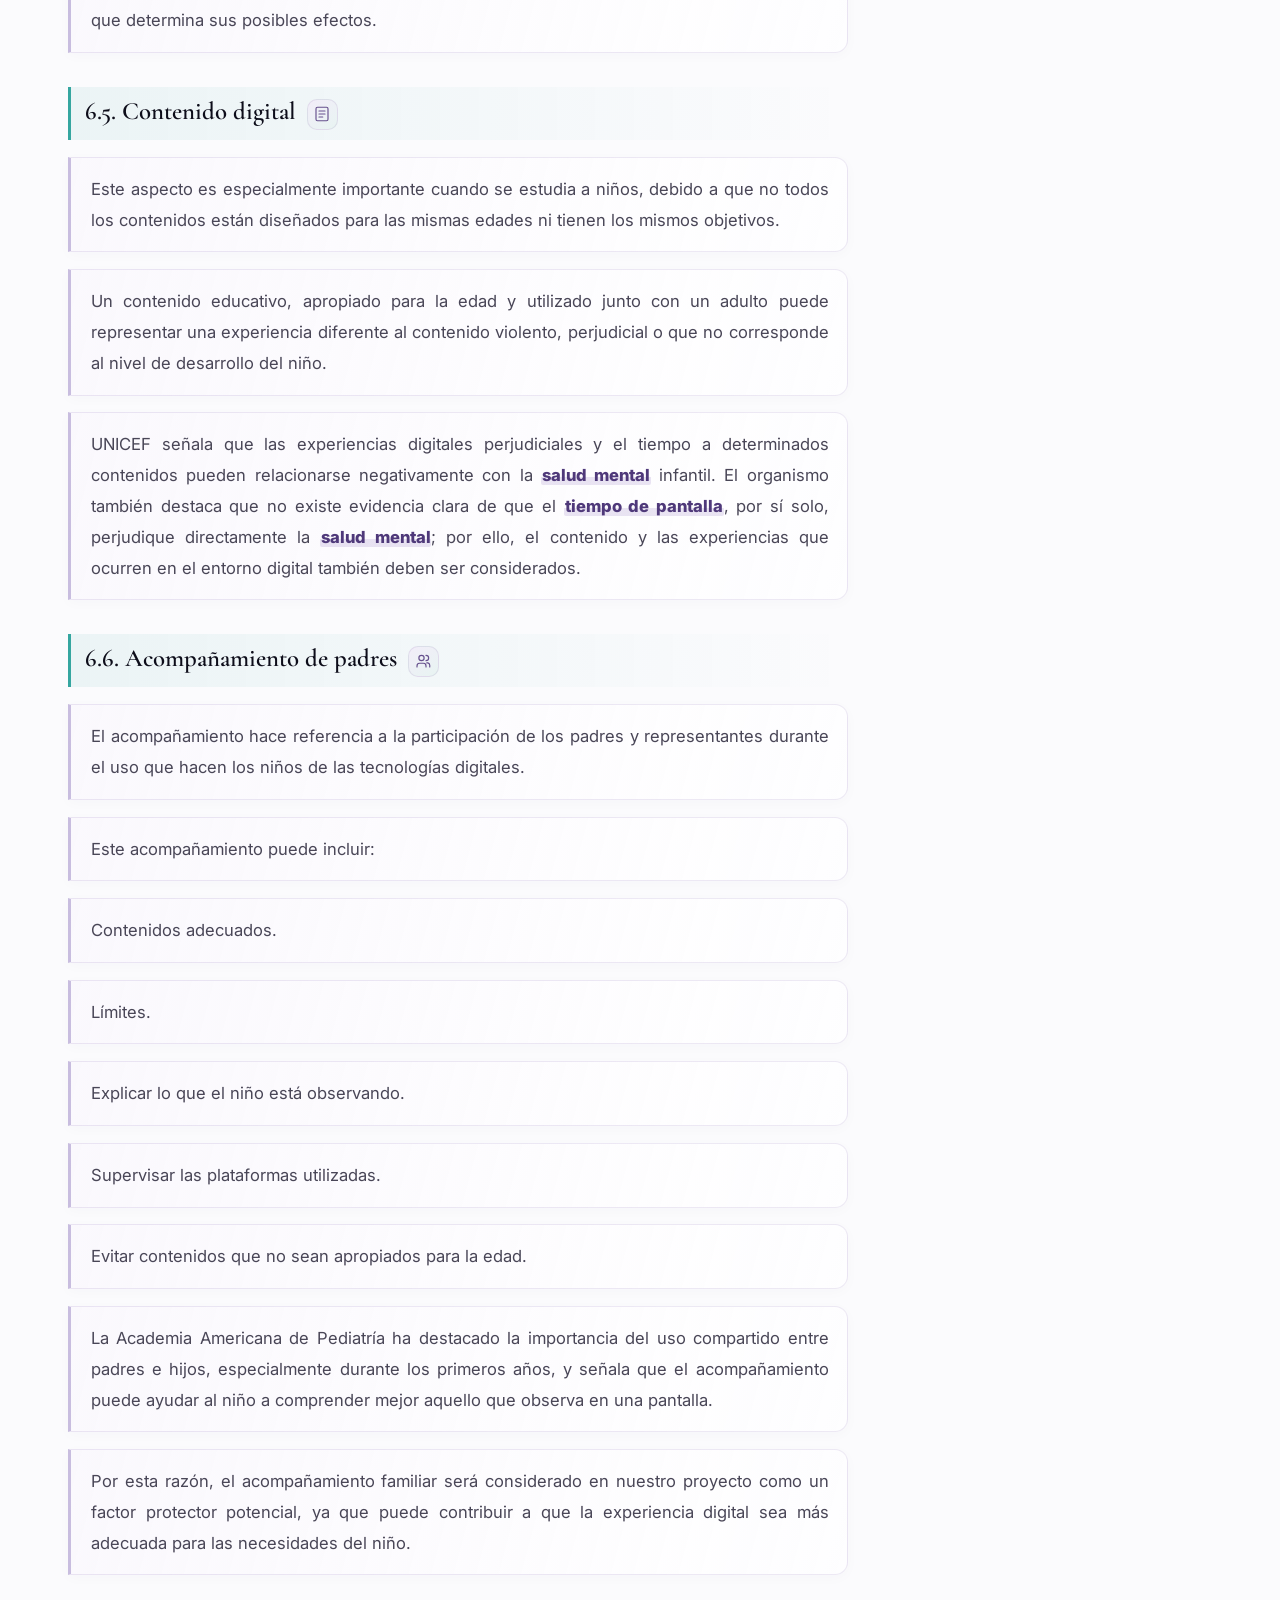
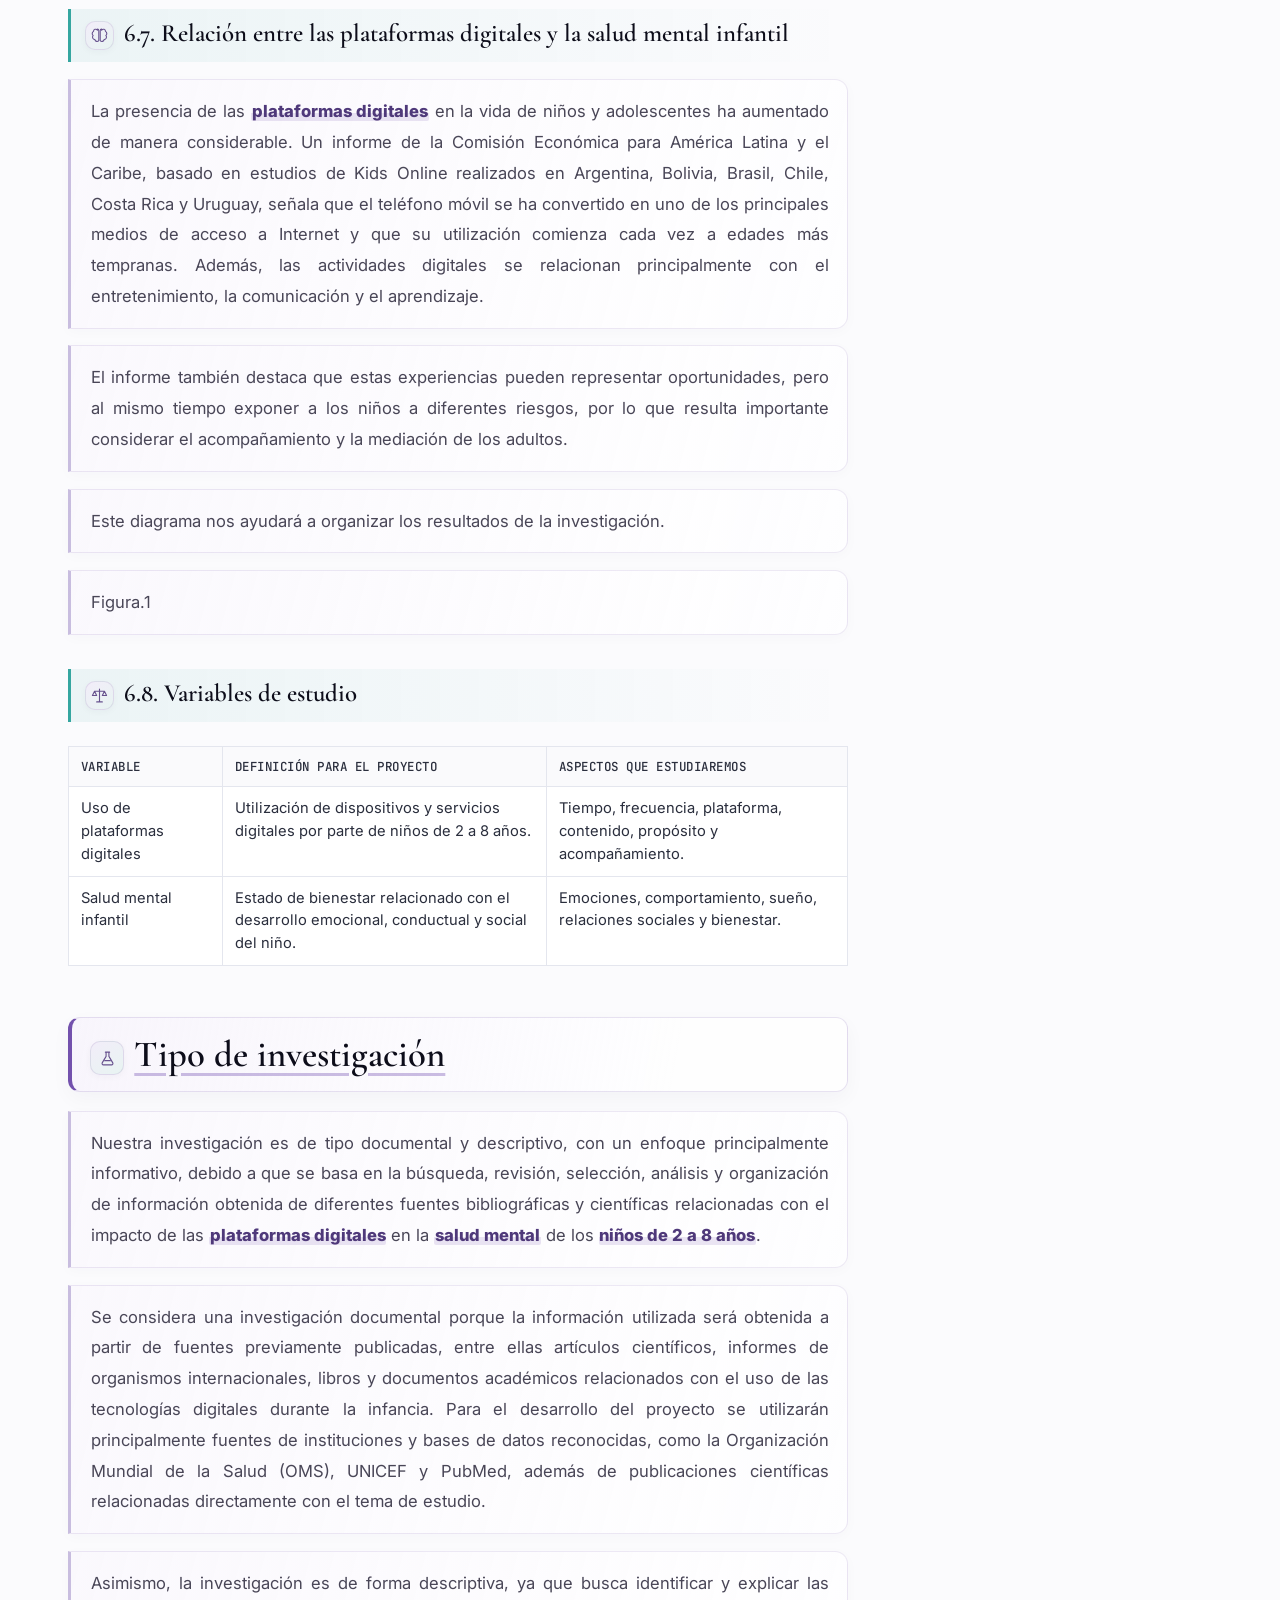
==== commit fe41485c: "Corregir disposición en arco de las ocho estrellas de la bandera venezolana" ====
--- a/articulo-1.html
+++ b/articulo-1.html
@@ -75,7 +75,7 @@
 <p>Desde el punto de vista de la salud, el tema resulta relevante porque el uso de pantallas está relacionado con comportamientos sedentarios y puede interactuar con hábitos importantes durante la infancia, especialmente el sueño y la actividad física. La OMS considera estos elementos como componentes relacionados con la salud y el bienestar durante los primeros años de vida.</p>
 <p>Finalmente, desde el punto de vista académico, este proyecto permitirá reunir y analizar información procedente de lugares internacionales y publicaciones científicas para comprender mejor la relación entre las plataformas digitales y la salud mental infantil. Una publicación en 2026 analizó investigaciones sobre el tiempo que los niños tienen en las pantallas y salud mental en niños de 0 a 12 años sobre el ciberacoso, lo que resulta especialmente importante pero no será tomado en cuenta en nuestro proyecto por nuestro rango de 8 años.</p>
 <h2>Antecedentes de la investigación</h2>
-<p class="country-marker"><span class="country-flag"><svg viewBox="0 0 36 24" aria-hidden="true"><rect width="36" height="8" fill="#F5C542"/><rect y="8" width="36" height="8" fill="#2457A6"/><rect y="16" width="36" height="8" fill="#C83B4B"/><g fill="#fff"><circle cx="12" cy="10.2" r=".65"/><circle cx="15" cy="9.1" r=".65"/><circle cx="18" cy="8.7" r=".65"/><circle cx="21" cy="9.1" r=".65"/><circle cx="24" cy="10.2" r=".65"/><circle cx="21" cy="11.4" r=".65"/><circle cx="18" cy="11.8" r=".65"/><circle cx="15" cy="11.4" r=".65"/></g></svg></span><span class="country-index">ANTECEDENTE 01</span><strong>Venezuela</strong></p>
+<p class="country-marker"><span class="country-flag"><svg viewBox="0 0 36 24" aria-hidden="true"><rect width="36" height="8" fill="#F5C542"/><rect y="8" width="36" height="8" fill="#2457A6"/><rect y="16" width="36" height="8" fill="#C83B4B"/><g fill="#fff"><polygon points="10.50,11.05 10.78,11.71 11.50,11.78 10.96,12.25 11.12,12.95 10.50,12.58 9.88,12.95 10.04,12.25 9.50,11.78 10.22,11.71"/><polygon points="12.50,10.05 12.78,10.71 13.50,10.78 12.96,11.25 13.12,11.95 12.50,11.58 11.88,11.95 12.04,11.25 11.50,10.78 12.22,10.71"/><polygon points="14.50,9.35 14.78,10.01 15.50,10.08 14.96,10.55 15.12,11.25 14.50,10.88 13.88,11.25 14.04,10.55 13.50,10.08 14.22,10.01"/><polygon points="16.50,8.95 16.78,9.61 17.50,9.68 16.96,10.15 17.12,10.85 16.50,10.48 15.88,10.85 16.04,10.15 15.50,9.68 16.22,9.61"/><polygon points="18.50,8.95 18.78,9.61 19.50,9.68 18.96,10.15 19.12,10.85 18.50,10.48 17.88,10.85 18.04,10.15 17.50,9.68 18.22,9.61"/><polygon points="20.50,9.35 20.78,10.01 21.50,10.08 20.96,10.55 21.12,11.25 20.50,10.88 19.88,11.25 20.04,10.55 19.50,10.08 20.22,10.01"/><polygon points="22.50,10.05 22.78,10.71 23.50,10.78 22.96,11.25 23.12,11.95 22.50,11.58 21.88,11.95 22.04,11.25 21.50,10.78 22.22,10.71"/><polygon points="24.50,11.05 24.78,11.71 25.50,11.78 24.96,12.25 25.12,12.95 24.50,12.58 23.88,12.95 24.04,12.25 23.50,11.78 24.22,11.71"/></g></svg></span><span class="country-index">ANTECEDENTE 01</span><strong>Venezuela</strong></p>
 <p>Naveda Meléndez, Naveda Meléndez y Naveda Romero (2025) realizaron en Venezuela una investigación titulada “Factores que influyen en la adicción a las redes sociales en adolescentes”, desarrollada desde instituciones universitarias y de salud del estado Lara. El estudio tuvo un diseño cuantitativo, descriptivo y transversal, y contó con la participación de 189 adolescentes. Los investigadores analizaron factores relacionados con la utilización de redes sociales, además de variables psicológicas como autoestima, ansiedad y comunicación con los padres.</p>
 <p>Aunque esta investigación se realizó con adolescentes y no específicamente con niños de 2 a 8 años, constituye un antecedente venezolano importante porque demuestra que el uso de plataformas sociales ya ha sido estudiado en el país en relación con factores psicológicos y familiares. Para nuestro proyecto, este trabajo permite considerar la importancia del acompañamiento familiar y de los aspectos emocionales al estudiar la relación entre tecnologías digitales y bienestar.</p>
 <p class="country-marker"><span class="country-flag"><svg viewBox="0 0 36 24" aria-hidden="true"><rect width="12" height="24" fill="#176B48"/><rect x="12" width="12" height="24" fill="#fff"/><rect x="24" width="12" height="24" fill="#C83D4B"/><circle cx="18" cy="12" r="2.4" fill="#A58A48"/><path d="M17 10.5q2 1 0 3m2-3q-2 1 0 3" fill="none" stroke="#6C7A43" stroke-width=".7"/></svg></span><span class="country-index">ANTECEDENTE 02</span><strong>México</strong></p>
